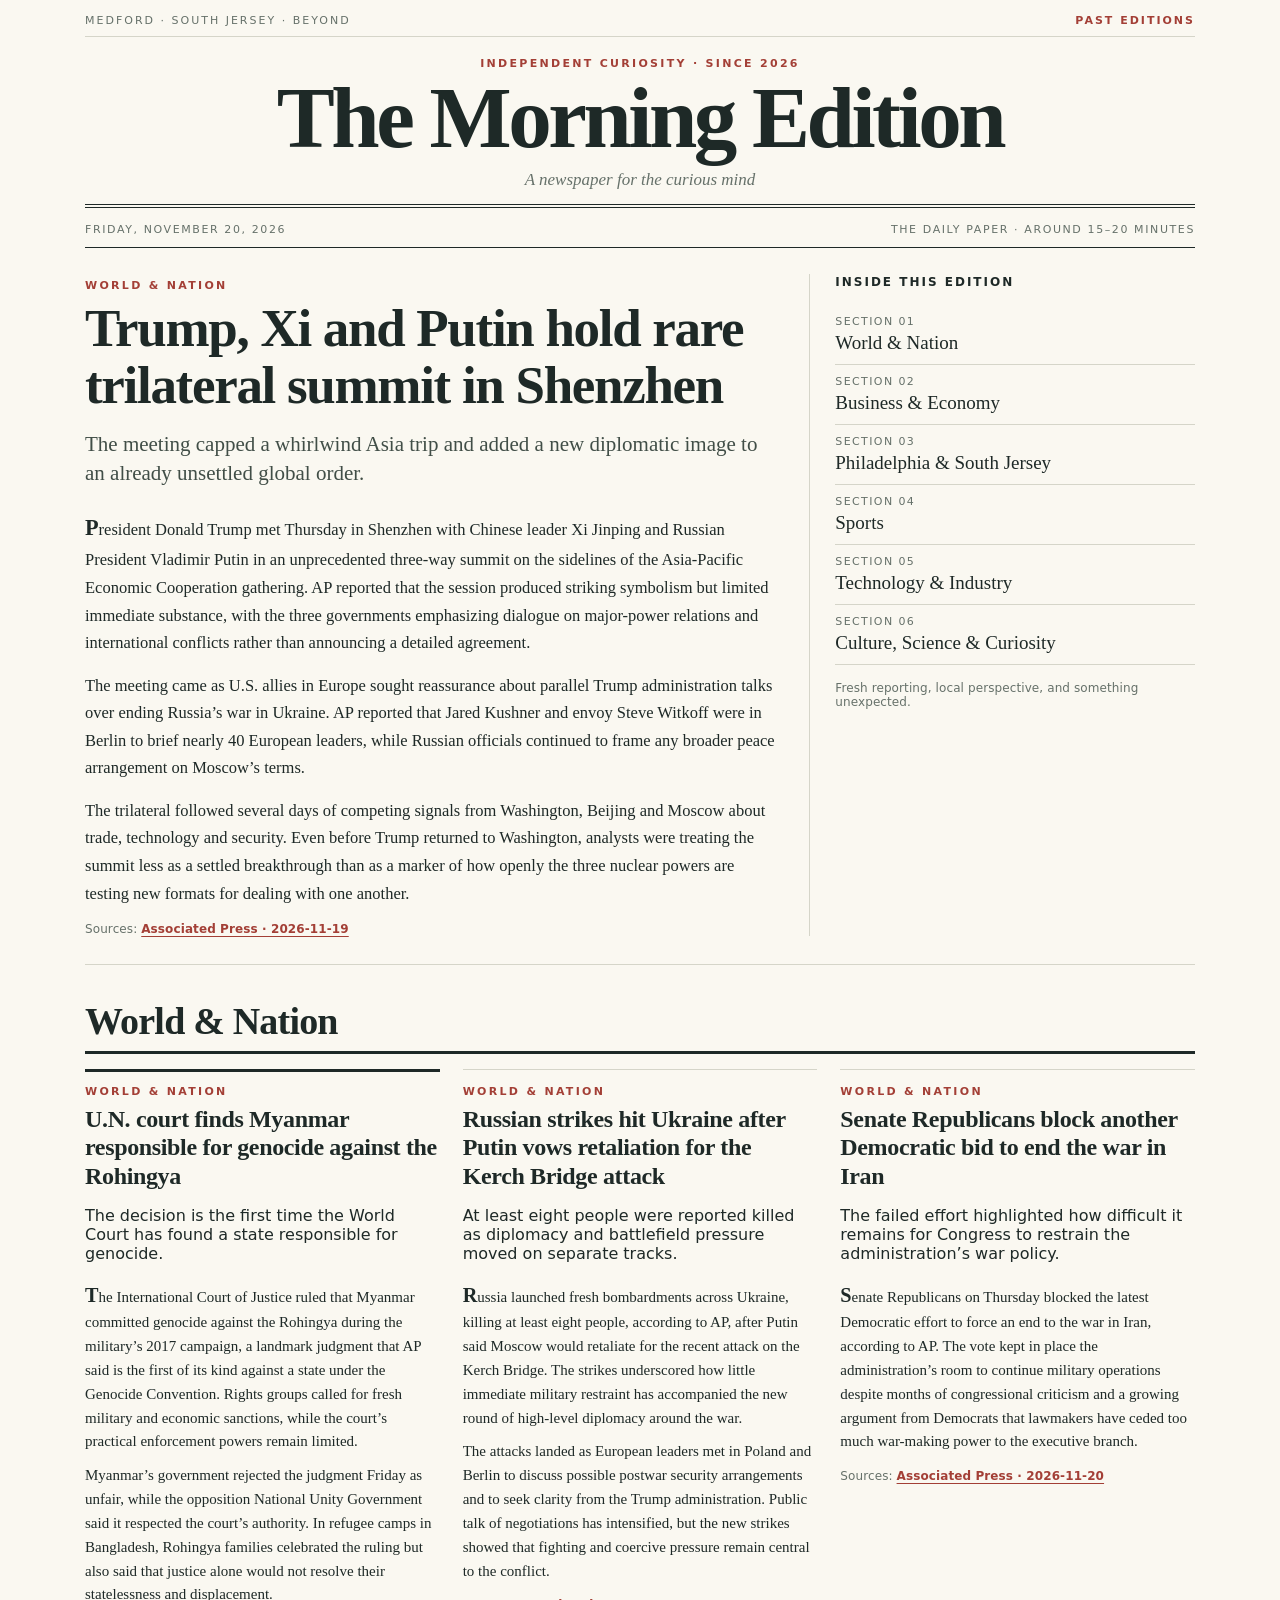
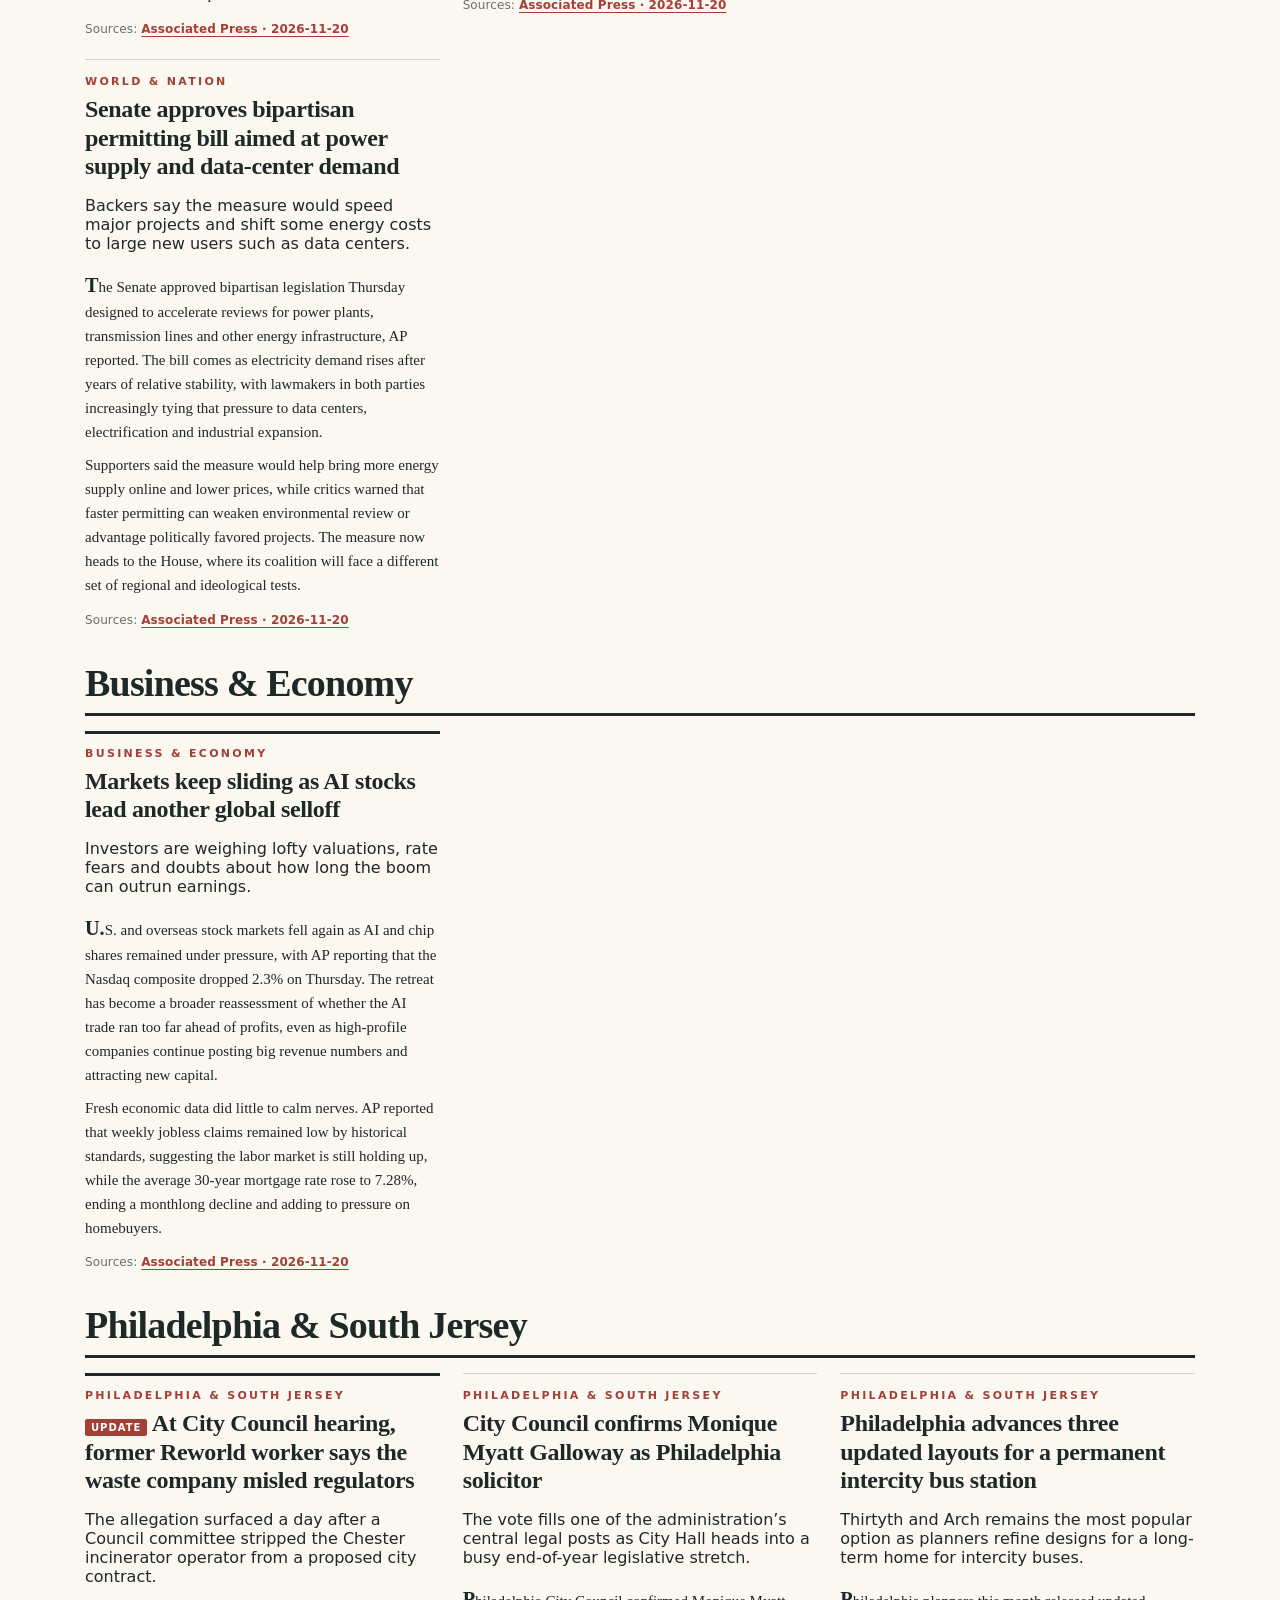
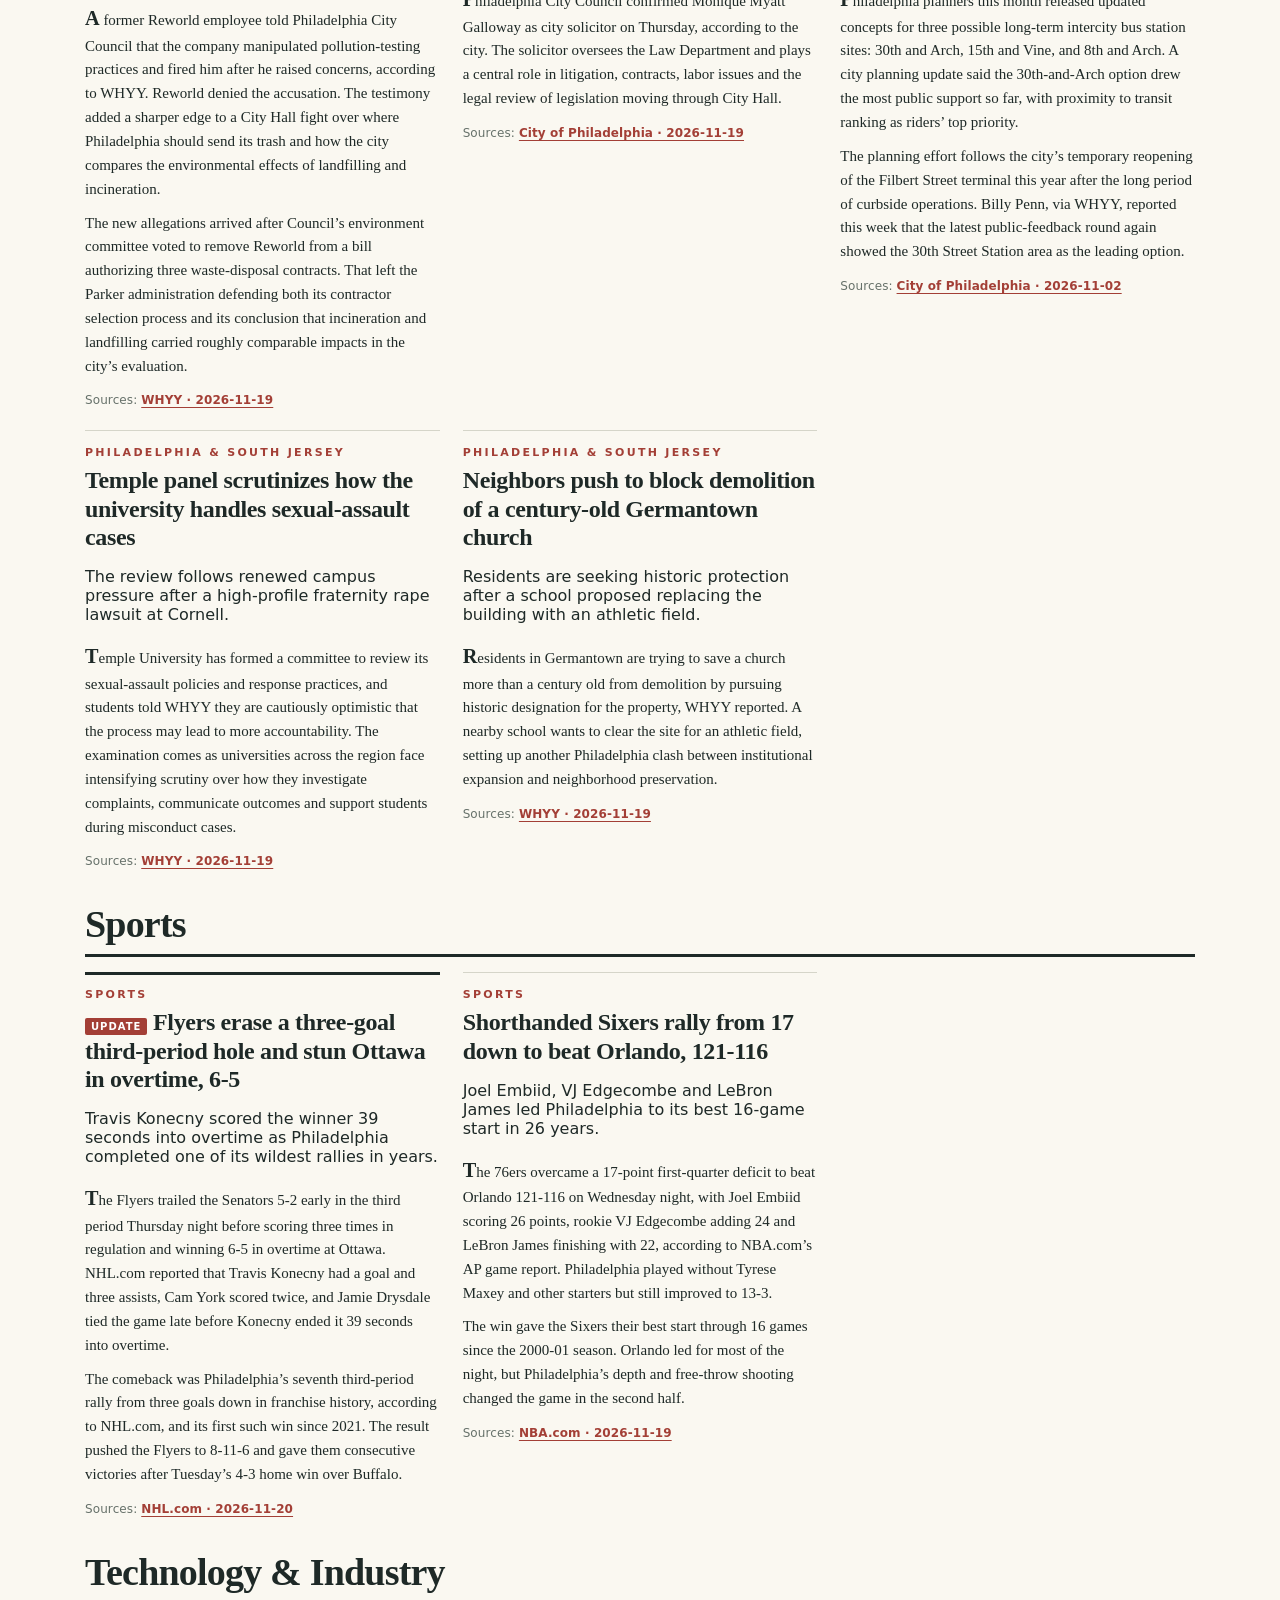
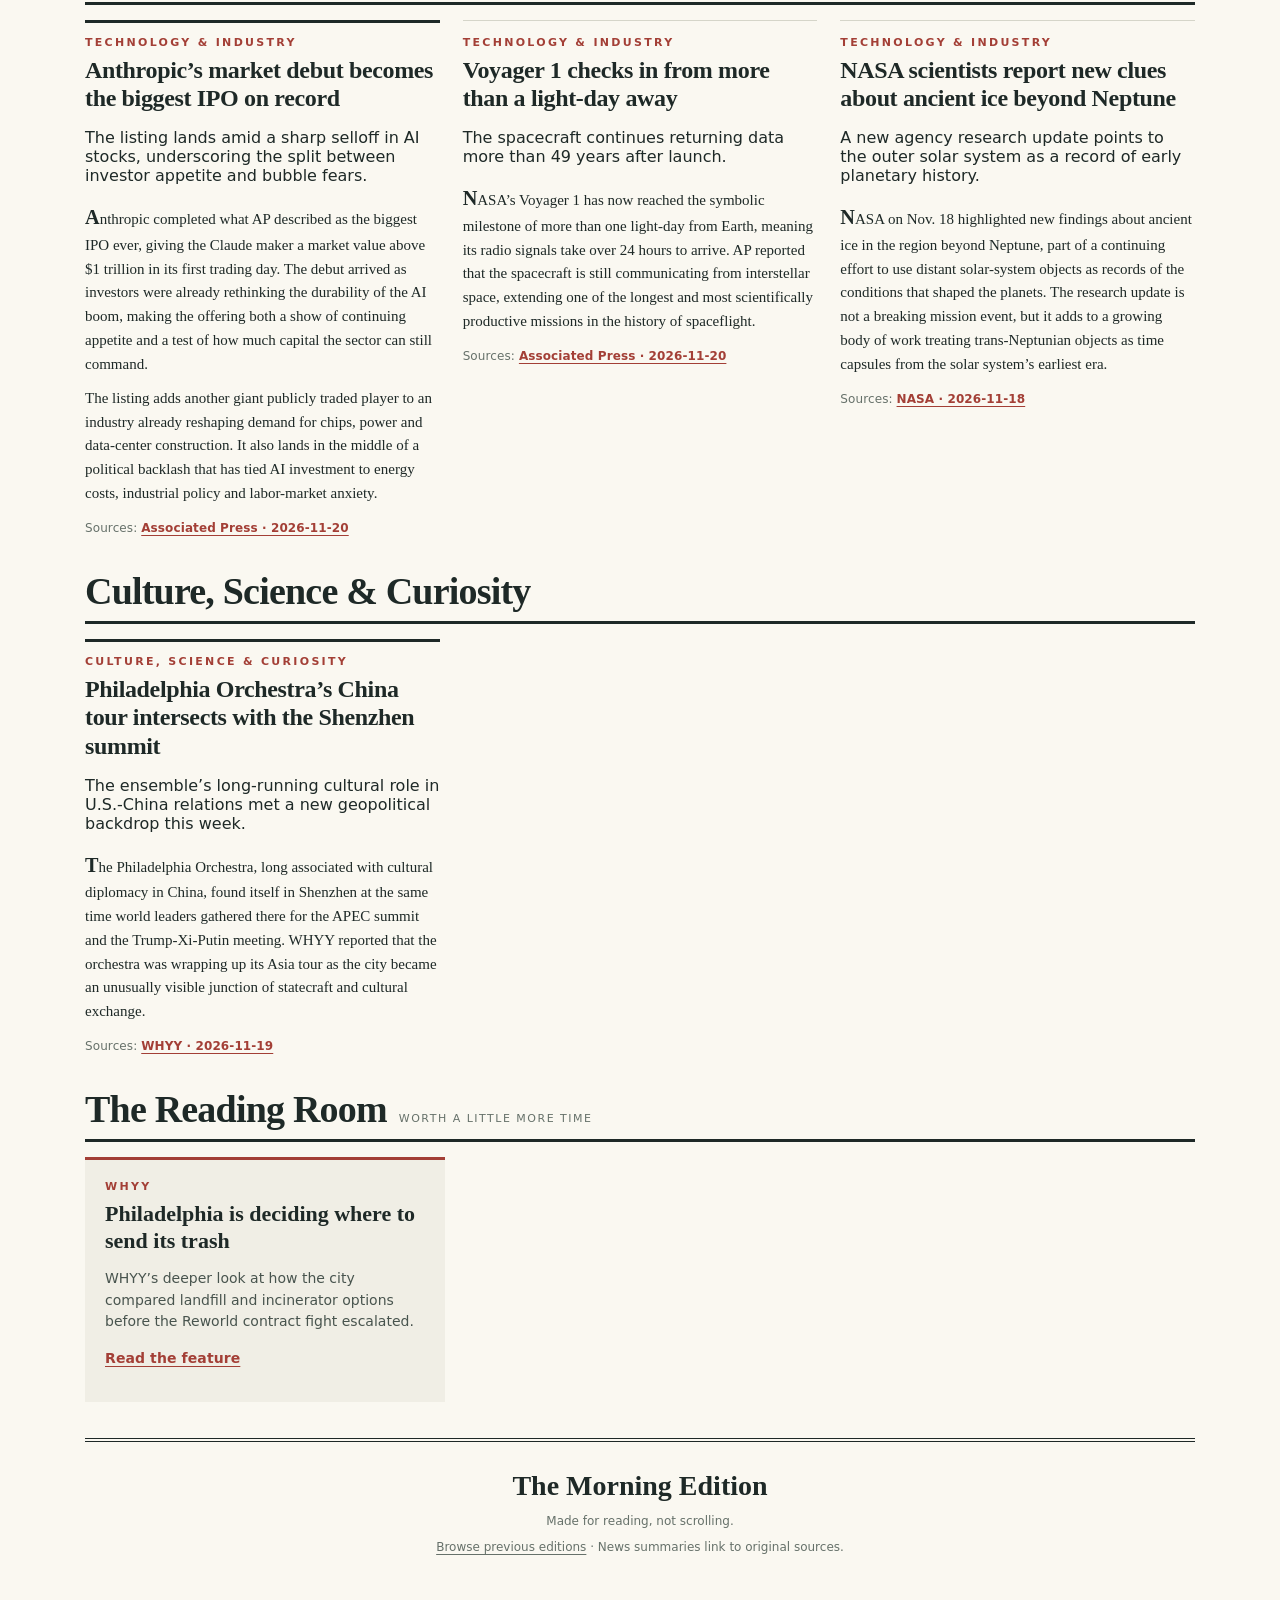
==== site/index.html @ af33faa1 "Publish Morning Edition 2026-11-20" ====
<!doctype html>
<html lang="en"><head>
<meta charset="utf-8"><meta name="viewport" content="width=device-width, initial-scale=1">
<meta name="theme-color" content="#faf8f1"><meta name="description" content="The Morning Edition — a personal newspaper for curious readers.">
<title>The Morning Edition — Friday, November 20, 2026</title>
<link rel="stylesheet" href="styles.css"><link rel="icon" href="data:image/svg+xml,<svg xmlns=%22http://www.w3.org/2000/svg%22 viewBox=%220 0 100 100%22><text y=%22.9em%22 font-size=%2290%22>📰</text></svg>">
</head><body>
<div class="shell">
<header><div class="mini-header"><span>Medford · South Jersey · Beyond</span><a href="archive.html">Past editions</a></div>
<div class="masthead"><div class="eyebrow">Independent curiosity · Since 2026</div><h1>The Morning Edition</h1><p>A newspaper for the curious mind</p></div>
<div class="index-line"><span>Friday, November 20, 2026</span><span>The daily paper · Around 15–20 minutes</span></div></header>

<main><section class="lead" aria-label="Front page"><article><span class="section-kicker">World &amp; Nation</span><h2>Trump, Xi and Putin hold rare trilateral summit in Shenzhen</h2><p class="deck">The meeting capped a whirlwind Asia trip and added a new diplomatic image to an already unsettled global order.</p><div class="article-body"><p>President Donald Trump met Thursday in Shenzhen with Chinese leader Xi Jinping and Russian President Vladimir Putin in an unprecedented three-way summit on the sidelines of the Asia-Pacific Economic Cooperation gathering. AP reported that the session produced striking symbolism but limited immediate substance, with the three governments emphasizing dialogue on major-power relations and international conflicts rather than announcing a detailed agreement.</p><p>The meeting came as U.S. allies in Europe sought reassurance about parallel Trump administration talks over ending Russia’s war in Ukraine. AP reported that Jared Kushner and envoy Steve Witkoff were in Berlin to brief nearly 40 European leaders, while Russian officials continued to frame any broader peace arrangement on Moscow’s terms.</p><p>The trilateral followed several days of competing signals from Washington, Beijing and Moscow about trade, technology and security. Even before Trump returned to Washington, analysts were treating the summit less as a settled breakthrough than as a marker of how openly the three nuclear powers are testing new formats for dealing with one another.</p></div><div class="source">Sources: <a target="_blank" rel="noopener noreferrer" href="https://apnews.com/article/25e17ec8d9c55fbff960d5631eaba71d">Associated Press · 2026-11-19</a></div></article><aside class="lead-aside"><h3>Inside this edition</h3><ul class="toc"><li><a href="#section-0"><span>Section 01</span>World &amp; Nation</a></li><li><a href="#section-1"><span>Section 02</span>Business &amp; Economy</a></li><li><a href="#section-2"><span>Section 03</span>Philadelphia &amp; South Jersey</a></li><li><a href="#section-3"><span>Section 04</span>Sports</a></li><li><a href="#section-4"><span>Section 05</span>Technology &amp; Industry</a></li><li><a href="#section-5"><span>Section 06</span>Culture, Science &amp; Curiosity</a></li></ul><p class="source">Fresh reporting, local perspective, and something unexpected.</p></aside></section><section id="section-0"><div class="section-heading"><h2>World &amp; Nation</h2></div><div class="stories"><article class="story"><div class="section-kicker">World &amp; Nation</div><h3>U.N. court finds Myanmar responsible for genocide against the Rohingya</h3><p class="deck">The decision is the first time the World Court has found a state responsible for genocide.</p><div class="article-body"><p>The International Court of Justice ruled that Myanmar committed genocide against the Rohingya during the military’s 2017 campaign, a landmark judgment that AP said is the first of its kind against a state under the Genocide Convention. Rights groups called for fresh military and economic sanctions, while the court’s practical enforcement powers remain limited.</p><p>Myanmar’s government rejected the judgment Friday as unfair, while the opposition National Unity Government said it respected the court’s authority. In refugee camps in Bangladesh, Rohingya families celebrated the ruling but also said that justice alone would not resolve their statelessness and displacement.</p></div><div class="source">Sources: <a target="_blank" rel="noopener noreferrer" href="https://apnews.com/article/d32c2f2a58942b9a3edb81866a850e65">Associated Press · 2026-11-20</a></div></article><article class="story"><div class="section-kicker">World &amp; Nation</div><h3>Russian strikes hit Ukraine after Putin vows retaliation for the Kerch Bridge attack</h3><p class="deck">At least eight people were reported killed as diplomacy and battlefield pressure moved on separate tracks.</p><div class="article-body"><p>Russia launched fresh bombardments across Ukraine, killing at least eight people, according to AP, after Putin said Moscow would retaliate for the recent attack on the Kerch Bridge. The strikes underscored how little immediate military restraint has accompanied the new round of high-level diplomacy around the war.</p><p>The attacks landed as European leaders met in Poland and Berlin to discuss possible postwar security arrangements and to seek clarity from the Trump administration. Public talk of negotiations has intensified, but the new strikes showed that fighting and coercive pressure remain central to the conflict.</p></div><div class="source">Sources: <a target="_blank" rel="noopener noreferrer" href="https://apnews.com/article/433e18f00cbd37a2a9da94e60fce0e07">Associated Press · 2026-11-20</a></div></article><article class="story"><div class="section-kicker">World &amp; Nation</div><h3>Senate Republicans block another Democratic bid to end the war in Iran</h3><p class="deck">The failed effort highlighted how difficult it remains for Congress to restrain the administration’s war policy.</p><div class="article-body"><p>Senate Republicans on Thursday blocked the latest Democratic effort to force an end to the war in Iran, according to AP. The vote kept in place the administration’s room to continue military operations despite months of congressional criticism and a growing argument from Democrats that lawmakers have ceded too much war-making power to the executive branch.</p></div><div class="source">Sources: <a target="_blank" rel="noopener noreferrer" href="https://apnews.com/article/bcbb331cd6c847bf5d0bcb7446344714">Associated Press · 2026-11-20</a></div></article><article class="story"><div class="section-kicker">World &amp; Nation</div><h3>Senate approves bipartisan permitting bill aimed at power supply and data-center demand</h3><p class="deck">Backers say the measure would speed major projects and shift some energy costs to large new users such as data centers.</p><div class="article-body"><p>The Senate approved bipartisan legislation Thursday designed to accelerate reviews for power plants, transmission lines and other energy infrastructure, AP reported. The bill comes as electricity demand rises after years of relative stability, with lawmakers in both parties increasingly tying that pressure to data centers, electrification and industrial expansion.</p><p>Supporters said the measure would help bring more energy supply online and lower prices, while critics warned that faster permitting can weaken environmental review or advantage politically favored projects. The measure now heads to the House, where its coalition will face a different set of regional and ideological tests.</p></div><div class="source">Sources: <a target="_blank" rel="noopener noreferrer" href="https://apnews.com/article/b41c2017e4a9fe2e6de92ec77a4cdd0a">Associated Press · 2026-11-20</a></div></article></div></section><section id="section-1"><div class="section-heading"><h2>Business &amp; Economy</h2></div><div class="stories"><article class="story"><div class="section-kicker">Business &amp; Economy</div><h3>Markets keep sliding as AI stocks lead another global selloff</h3><p class="deck">Investors are weighing lofty valuations, rate fears and doubts about how long the boom can outrun earnings.</p><div class="article-body"><p>U.S. and overseas stock markets fell again as AI and chip shares remained under pressure, with AP reporting that the Nasdaq composite dropped 2.3% on Thursday. The retreat has become a broader reassessment of whether the AI trade ran too far ahead of profits, even as high-profile companies continue posting big revenue numbers and attracting new capital.</p><p>Fresh economic data did little to calm nerves. AP reported that weekly jobless claims remained low by historical standards, suggesting the labor market is still holding up, while the average 30-year mortgage rate rose to 7.28%, ending a monthlong decline and adding to pressure on homebuyers.</p></div><div class="source">Sources: <a target="_blank" rel="noopener noreferrer" href="https://apnews.com/article/c4c3f4878b12989347f8a930ed813dad">Associated Press · 2026-11-20</a></div></article></div></section><section id="section-2"><div class="section-heading"><h2>Philadelphia &amp; South Jersey</h2></div><div class="stories"><article class="story"><div class="section-kicker">Philadelphia &amp; South Jersey</div><h3><span class="update">Update</span> At City Council hearing, former Reworld worker says the waste company misled regulators</h3><p class="deck">The allegation surfaced a day after a Council committee stripped the Chester incinerator operator from a proposed city contract.</p><div class="article-body"><p>A former Reworld employee told Philadelphia City Council that the company manipulated pollution-testing practices and fired him after he raised concerns, according to WHYY. Reworld denied the accusation. The testimony added a sharper edge to a City Hall fight over where Philadelphia should send its trash and how the city compares the environmental effects of landfilling and incineration.</p><p>The new allegations arrived after Council’s environment committee voted to remove Reworld from a bill authorizing three waste-disposal contracts. That left the Parker administration defending both its contractor selection process and its conclusion that incineration and landfilling carried roughly comparable impacts in the city’s evaluation.</p></div><div class="source">Sources: <a target="_blank" rel="noopener noreferrer" href="https://whyy.org/articles/philadelphia-waste-contractor-reworld-misled-regulators-former-employee-claims-during-city-council-hearing/">WHYY · 2026-11-19</a></div></article><article class="story"><div class="section-kicker">Philadelphia &amp; South Jersey</div><h3>City Council confirms Monique Myatt Galloway as Philadelphia solicitor</h3><p class="deck">The vote fills one of the administration’s central legal posts as City Hall heads into a busy end-of-year legislative stretch.</p><div class="article-body"><p>Philadelphia City Council confirmed Monique Myatt Galloway as city solicitor on Thursday, according to the city. The solicitor oversees the Law Department and plays a central role in litigation, contracts, labor issues and the legal review of legislation moving through City Hall.</p></div><div class="source">Sources: <a target="_blank" rel="noopener noreferrer" href="https://www.phila.gov/2026-11-19-philadelphia-city-council-confirms-monique-myatt-galloway-as-city-solicitor/">City of Philadelphia · 2026-11-19</a></div></article><article class="story"><div class="section-kicker">Philadelphia &amp; South Jersey</div><h3>Philadelphia advances three updated layouts for a permanent intercity bus station</h3><p class="deck">Thirtyth and Arch remains the most popular option as planners refine designs for a long-term home for intercity buses.</p><div class="article-body"><p>Philadelphia planners this month released updated concepts for three possible long-term intercity bus station sites: 30th and Arch, 15th and Vine, and 8th and Arch. A city planning update said the 30th-and-Arch option drew the most public support so far, with proximity to transit ranking as riders’ top priority.</p><p>The planning effort follows the city’s temporary reopening of the Filbert Street terminal this year after the long period of curbside operations. Billy Penn, via WHYY, reported this week that the latest public-feedback round again showed the 30th Street Station area as the leading option.</p></div><div class="source">Sources: <a target="_blank" rel="noopener noreferrer" href="https://www.phila.gov/2026-11-02-an-update-on-planning-philadelphias-intercity-bus-station/">City of Philadelphia · 2026-11-02</a></div></article><article class="story"><div class="section-kicker">Philadelphia &amp; South Jersey</div><h3>Temple panel scrutinizes how the university handles sexual-assault cases</h3><p class="deck">The review follows renewed campus pressure after a high-profile fraternity rape lawsuit at Cornell.</p><div class="article-body"><p>Temple University has formed a committee to review its sexual-assault policies and response practices, and students told WHYY they are cautiously optimistic that the process may lead to more accountability. The examination comes as universities across the region face intensifying scrutiny over how they investigate complaints, communicate outcomes and support students during misconduct cases.</p></div><div class="source">Sources: <a target="_blank" rel="noopener noreferrer" href="https://whyy.org/articles/temple-committee-takes-a-hard-look-at-the-universitys-handling-of-sexual-assault/">WHYY · 2026-11-19</a></div></article><article class="story"><div class="section-kicker">Philadelphia &amp; South Jersey</div><h3>Neighbors push to block demolition of a century-old Germantown church</h3><p class="deck">Residents are seeking historic protection after a school proposed replacing the building with an athletic field.</p><div class="article-body"><p>Residents in Germantown are trying to save a church more than a century old from demolition by pursuing historic designation for the property, WHYY reported. A nearby school wants to clear the site for an athletic field, setting up another Philadelphia clash between institutional expansion and neighborhood preservation.</p></div><div class="source">Sources: <a target="_blank" rel="noopener noreferrer" href="https://whyy.org/articles/germantown-neighbors-are-fighting-to-save-a-century-old-philadelphia-church-from-demolition/">WHYY · 2026-11-19</a></div></article></div></section><section id="section-3"><div class="section-heading"><h2>Sports</h2></div><div class="stories"><article class="story"><div class="section-kicker">Sports</div><h3><span class="update">Update</span> Flyers erase a three-goal third-period hole and stun Ottawa in overtime, 6-5</h3><p class="deck">Travis Konecny scored the winner 39 seconds into overtime as Philadelphia completed one of its wildest rallies in years.</p><div class="article-body"><p>The Flyers trailed the Senators 5-2 early in the third period Thursday night before scoring three times in regulation and winning 6-5 in overtime at Ottawa. NHL.com reported that Travis Konecny had a goal and three assists, Cam York scored twice, and Jamie Drysdale tied the game late before Konecny ended it 39 seconds into overtime.</p><p>The comeback was Philadelphia’s seventh third-period rally from three goals down in franchise history, according to NHL.com, and its first such win since 2021. The result pushed the Flyers to 8-11-6 and gave them consecutive victories after Tuesday’s 4-3 home win over Buffalo.</p></div><div class="source">Sources: <a target="_blank" rel="noopener noreferrer" href="https://www.nhl.com/news/philadelphia-flyers-ottawa-senators-game-recap-november-19-2026">NHL.com · 2026-11-20</a></div></article><article class="story"><div class="section-kicker">Sports</div><h3>Shorthanded Sixers rally from 17 down to beat Orlando, 121-116</h3><p class="deck">Joel Embiid, VJ Edgecombe and LeBron James led Philadelphia to its best 16-game start in 26 years.</p><div class="article-body"><p>The 76ers overcame a 17-point first-quarter deficit to beat Orlando 121-116 on Wednesday night, with Joel Embiid scoring 26 points, rookie VJ Edgecombe adding 24 and LeBron James finishing with 22, according to NBA.com’s AP game report. Philadelphia played without Tyrese Maxey and other starters but still improved to 13-3.</p><p>The win gave the Sixers their best start through 16 games since the 2000-01 season. Orlando led for most of the night, but Philadelphia’s depth and free-throw shooting changed the game in the second half.</p></div><div class="source">Sources: <a target="_blank" rel="noopener noreferrer" href="https://www.nba.com/game/0022600261">NBA.com · 2026-11-19</a></div></article></div></section><section id="section-4"><div class="section-heading"><h2>Technology &amp; Industry</h2></div><div class="stories"><article class="story"><div class="section-kicker">Technology &amp; Industry</div><h3>Anthropic’s market debut becomes the biggest IPO on record</h3><p class="deck">The listing lands amid a sharp selloff in AI stocks, underscoring the split between investor appetite and bubble fears.</p><div class="article-body"><p>Anthropic completed what AP described as the biggest IPO ever, giving the Claude maker a market value above $1 trillion in its first trading day. The debut arrived as investors were already rethinking the durability of the AI boom, making the offering both a show of continuing appetite and a test of how much capital the sector can still command.</p><p>The listing adds another giant publicly traded player to an industry already reshaping demand for chips, power and data-center construction. It also lands in the middle of a political backlash that has tied AI investment to energy costs, industrial policy and labor-market anxiety.</p></div><div class="source">Sources: <a target="_blank" rel="noopener noreferrer" href="https://apnews.com/article/fdca56f1cda70c9908899057e7e591e6">Associated Press · 2026-11-20</a></div></article><article class="story"><div class="section-kicker">Technology &amp; Industry</div><h3>Voyager 1 checks in from more than a light-day away</h3><p class="deck">The spacecraft continues returning data more than 49 years after launch.</p><div class="article-body"><p>NASA’s Voyager 1 has now reached the symbolic milestone of more than one light-day from Earth, meaning its radio signals take over 24 hours to arrive. AP reported that the spacecraft is still communicating from interstellar space, extending one of the longest and most scientifically productive missions in the history of spaceflight.</p></div><div class="source">Sources: <a target="_blank" rel="noopener noreferrer" href="https://apnews.com/article/db9f5f8d9ec3a40f1f434446baf326b5">Associated Press · 2026-11-20</a></div></article><article class="story"><div class="section-kicker">Technology &amp; Industry</div><h3>NASA scientists report new clues about ancient ice beyond Neptune</h3><p class="deck">A new agency research update points to the outer solar system as a record of early planetary history.</p><div class="article-body"><p>NASA on Nov. 18 highlighted new findings about ancient ice in the region beyond Neptune, part of a continuing effort to use distant solar-system objects as records of the conditions that shaped the planets. The research update is not a breaking mission event, but it adds to a growing body of work treating trans-Neptunian objects as time capsules from the solar system’s earliest era.</p></div><div class="source">Sources: <a target="_blank" rel="noopener noreferrer" href="https://science.nasa.gov/blogs/science-news/2026/11/">NASA · 2026-11-18</a></div></article></div></section><section id="section-5"><div class="section-heading"><h2>Culture, Science &amp; Curiosity</h2></div><div class="stories"><article class="story"><div class="section-kicker">Culture, Science &amp; Curiosity</div><h3>Philadelphia Orchestra’s China tour intersects with the Shenzhen summit</h3><p class="deck">The ensemble’s long-running cultural role in U.S.-China relations met a new geopolitical backdrop this week.</p><div class="article-body"><p>The Philadelphia Orchestra, long associated with cultural diplomacy in China, found itself in Shenzhen at the same time world leaders gathered there for the APEC summit and the Trump-Xi-Putin meeting. WHYY reported that the orchestra was wrapping up its Asia tour as the city became an unusually visible junction of statecraft and cultural exchange.</p></div><div class="source">Sources: <a target="_blank" rel="noopener noreferrer" href="https://whyy.org/news">WHYY · 2026-11-19</a></div></article></div></section><section><div class="section-heading"><h2>The Reading Room</h2><small>Worth a little more time</small></div><div class="reads"><article class="read"><div class="section-kicker">WHYY</div><h3>Philadelphia is deciding where to send its trash</h3><p>WHYY’s deeper look at how the city compared landfill and incinerator options before the Reworld contract fight escalated.</p><p class="source"><a target="_blank" rel="noopener noreferrer" href="https://whyy.org/articles/philadelphia-is-deciding-where-to-send-its-trash-heres-how-it-decided-landfilling-and-incineration-have-essentially-equal-impact/">Read the feature</a></p></article></div></section></main>
<footer><div class="name">The Morning Edition</div><p>Made for reading, not scrolling.</p><p><a href="archive.html">Browse previous editions</a> · News summaries link to original sources.</p></footer>
</div></body></html>
---- site/styles.css ----
:root { color-scheme: light; --paper:#faf8f1; --ink:#1e2927; --muted:#66716a; --rule:#d5d5c9; --accent:#a33f36; --panel:#f0eee5; --sans: 'Segoe UI',system-ui,-apple-system,sans-serif; --serif: Georgia,'Times New Roman',serif; }
*{box-sizing:border-box}
html{scroll-behavior:smooth}
body{margin:0;background:var(--paper);color:var(--ink);font-family:var(--sans);-webkit-font-smoothing:antialiased}
a{color:inherit;text-decoration-thickness:1px;text-underline-offset:3px}
a:hover{color:var(--accent)}
.shell{width:min(1110px,calc(100% - 42px));margin:auto}
.mini-header{display:flex;justify-content:space-between;align-items:center;padding:14px 0 9px;border-bottom:1px solid var(--rule);font-size:11px;text-transform:uppercase;letter-spacing:2px;color:var(--muted);gap:10px}
.mini-header a{text-decoration:none;font-weight:650;color:var(--accent)}
.masthead{text-align:center;border-bottom:4px double var(--ink);padding:20px 0 14px;margin-bottom:15px}
.eyebrow,.section-kicker{font-size:11px;text-transform:uppercase;letter-spacing:2.3px;font-weight:750;color:var(--accent)}
.masthead h1{font-family:var(--serif);font-size:clamp(42px,8vw,87px);font-weight:700;line-height:.92;letter-spacing:-3.5px;margin:8px 0 12px}
.masthead p{margin:0;color:var(--muted);font-family:var(--serif);font-style:italic;font-size:17px}
.index-line{display:flex;justify-content:space-between;gap:12px;flex-wrap:wrap;font-size:11px;text-transform:uppercase;letter-spacing:1.6px;color:var(--muted);border-bottom:1px solid var(--ink);padding:0 0 11px;margin-bottom:26px}
.banner{background:#fff1d6;border:1px solid #e3ce9d;color:#765021;padding:12px 16px;font-size:14px;margin:18px 0}
.section-heading{display:flex;align-items:baseline;gap:12px;margin:34px 0 15px;border-bottom:3px solid var(--ink);padding-bottom:8px}
.section-heading h2{font-family:var(--serif);font-size:clamp(27px,3.8vw,38px);letter-spacing:-.8px;margin:0}
.section-heading small{font-size:11px;letter-spacing:1.5px;text-transform:uppercase;color:var(--muted)}
.lead{display:grid;grid-template-columns:minmax(0,1.8fr) minmax(240px,1fr);gap:30px;padding-bottom:28px;border-bottom:1px solid var(--rule)}
h2,h3{font-family:var(--serif)}
.lead h2{font-size:clamp(34px,4.5vw,53px);line-height:1.08;letter-spacing:-1.3px;margin:7px 0 15px}
.lead .deck{font-size:21px;font-family:var(--serif);color:#414e47;line-height:1.4;margin-top:0}
.article-body{font-family:var(--serif);font-size:16.5px;line-height:1.67}
.article-body p{margin:0 0 15px}
.article-body p:first-child::first-letter{font-size:1.35em;font-weight:bold}
.why{border-left:3px solid var(--accent);padding:2px 0 2px 13px;margin:19px 0;font-family:var(--sans);font-size:14px;line-height:1.55}
.source{margin-top:15px;color:var(--muted);font-family:var(--sans);font-size:12px;letter-spacing:.1px}
.source a{color:var(--accent);font-weight:600}
.lead-aside{border-left:1px solid var(--rule);padding-left:25px}
.lead-aside h3{font-family:var(--sans);font-size:12px;text-transform:uppercase;letter-spacing:2px;margin-top:1px}
.toc{padding:0;list-style:none;margin:16px 0}
.toc li{padding:10px 0;border-bottom:1px solid var(--rule)}
.toc a{text-decoration:none;font-family:var(--serif);font-size:19px}
.toc a span{display:block;color:var(--muted);font-family:var(--sans);font-size:11px;text-transform:uppercase;letter-spacing:1.4px;margin-bottom:4px}
.stories{display:grid;grid-template-columns:repeat(3,minmax(0,1fr));gap:23px}
.story{border-top:1px solid var(--rule);padding-top:15px}
.story:first-child{border-top:3px solid var(--ink);padding-top:13px}
.story h3{font-size:24px;line-height:1.18;letter-spacing:-.35px;margin:7px 0 11px}
.story .article-body{font-size:15px;line-height:1.59}
.story .article-body p{margin:0 0 10px}
.update{font-family:var(--sans);font-size:10px;font-weight:750;letter-spacing:1px;color:#fff;background:var(--accent);border-radius:2px;padding:3px 6px;text-transform:uppercase;white-space:nowrap}
.reads{display:grid;grid-template-columns:repeat(3,minmax(0,1fr));gap:15px;margin:12px 0 32px}
.read{background:var(--panel);padding:20px 20px 18px;border-top:3px solid var(--accent)}
.read h3{font-size:22px;line-height:1.2;margin:8px 0 9px}
.read p{font-size:14px;color:#48544e;line-height:1.55}
footer{margin:36px 0 20px;text-align:center;padding:28px 0;border-top:4px double var(--ink);color:var(--muted);font-size:12px}
footer .name{font-family:var(--serif);color:var(--ink);font-size:28px;font-weight:700}
.archive-list{list-style:none;padding:0;max-width:770px}
.archive-list li{display:flex;justify-content:space-between;gap:15px;align-items:baseline;border-bottom:1px solid var(--rule);padding:16px 0}
.archive-list a{font-family:var(--serif);font-size:23px}
.archive-list small{color:var(--muted)}
@media(max-width:800px){.lead{grid-template-columns:1fr}.lead-aside{border-left:0;border-top:1px solid var(--rule);padding:19px 0 0}.toc{display:grid;grid-template-columns:repeat(2,minmax(0,1fr));column-gap:20px}.stories{grid-template-columns:repeat(2,minmax(0,1fr))}.reads{grid-template-columns:1fr}.masthead h1{letter-spacing:-2.2px}}
@media(max-width:530px){.shell{width:min(100% - 30px,1110px)}.mini-header{letter-spacing:1px;font-size:10px}.masthead h1{font-size:46px}.masthead p{font-size:14px}.index-line{font-size:10px}.lead h2{font-size:36px}.lead .deck{font-size:18px}.toc{grid-template-columns:1fr}.stories{grid-template-columns:1fr;gap:8px}.story{padding-bottom:14px}.article-body{font-size:16px}.archive-list li{display:block}.archive-list small{display:block;margin-top:5px}}
@media(prefers-color-scheme:dark){:root{color-scheme:dark;--paper:#181c1a;--ink:#eeeae0;--muted:#abb4aa;--rule:#444b45;--accent:#db8a79;--panel:#242a26}.lead .deck{color:#cbcfc6}.read p{color:#c5cdc2}.banner{background:#3f351f;border-color:#776032;color:#eed5a6}.update{color:#271b17}}
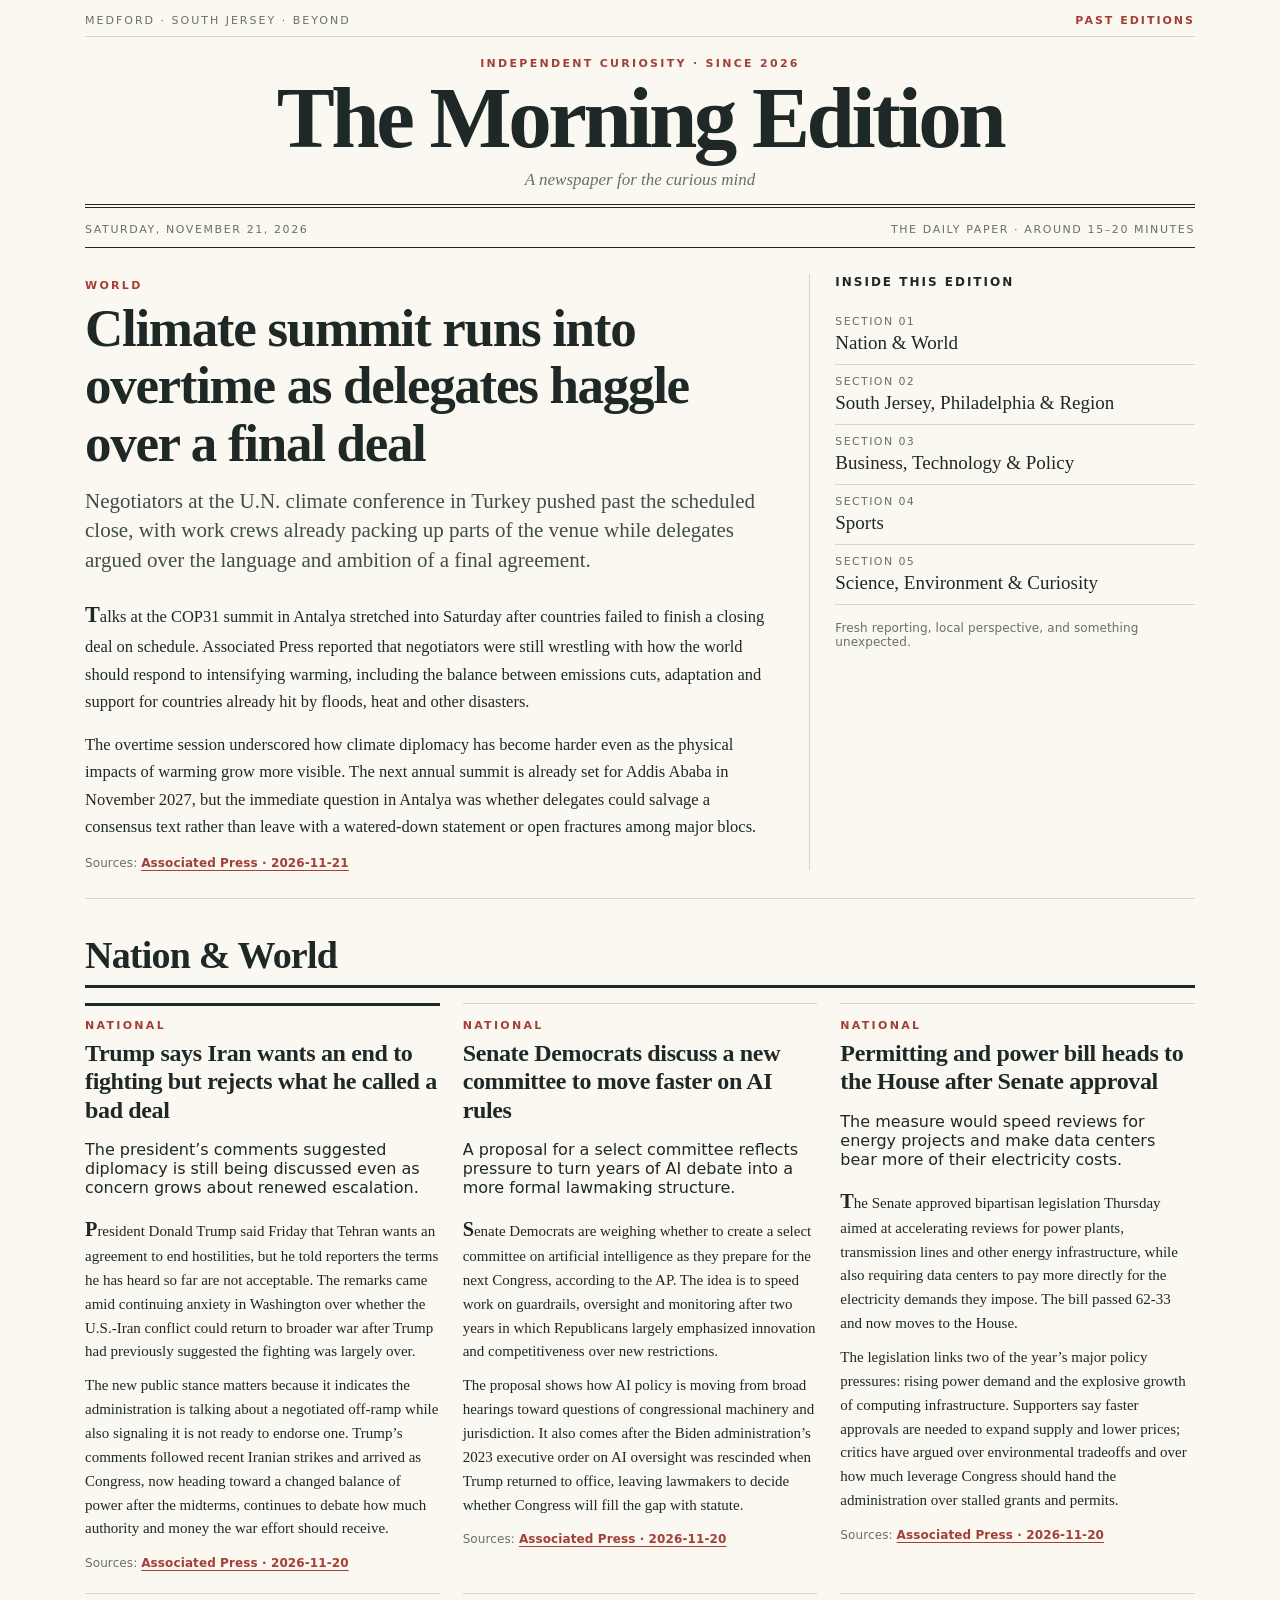
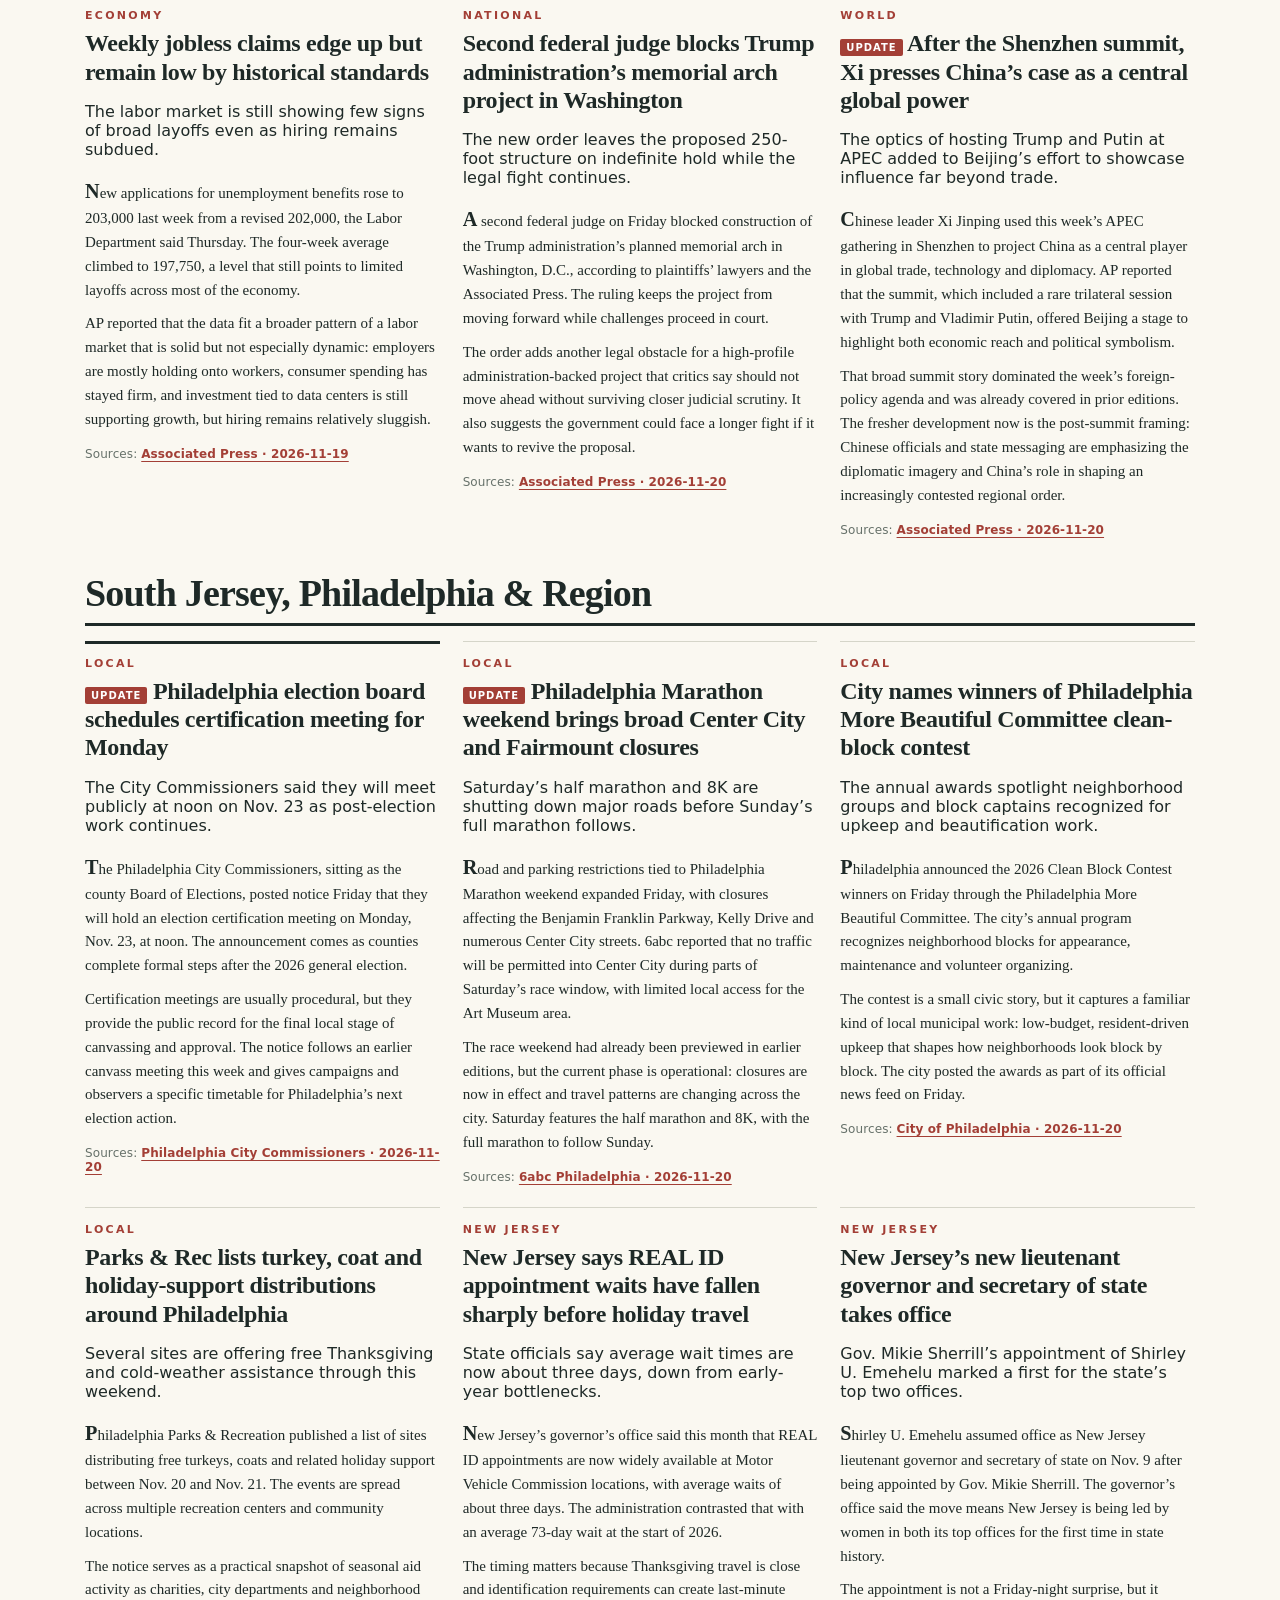
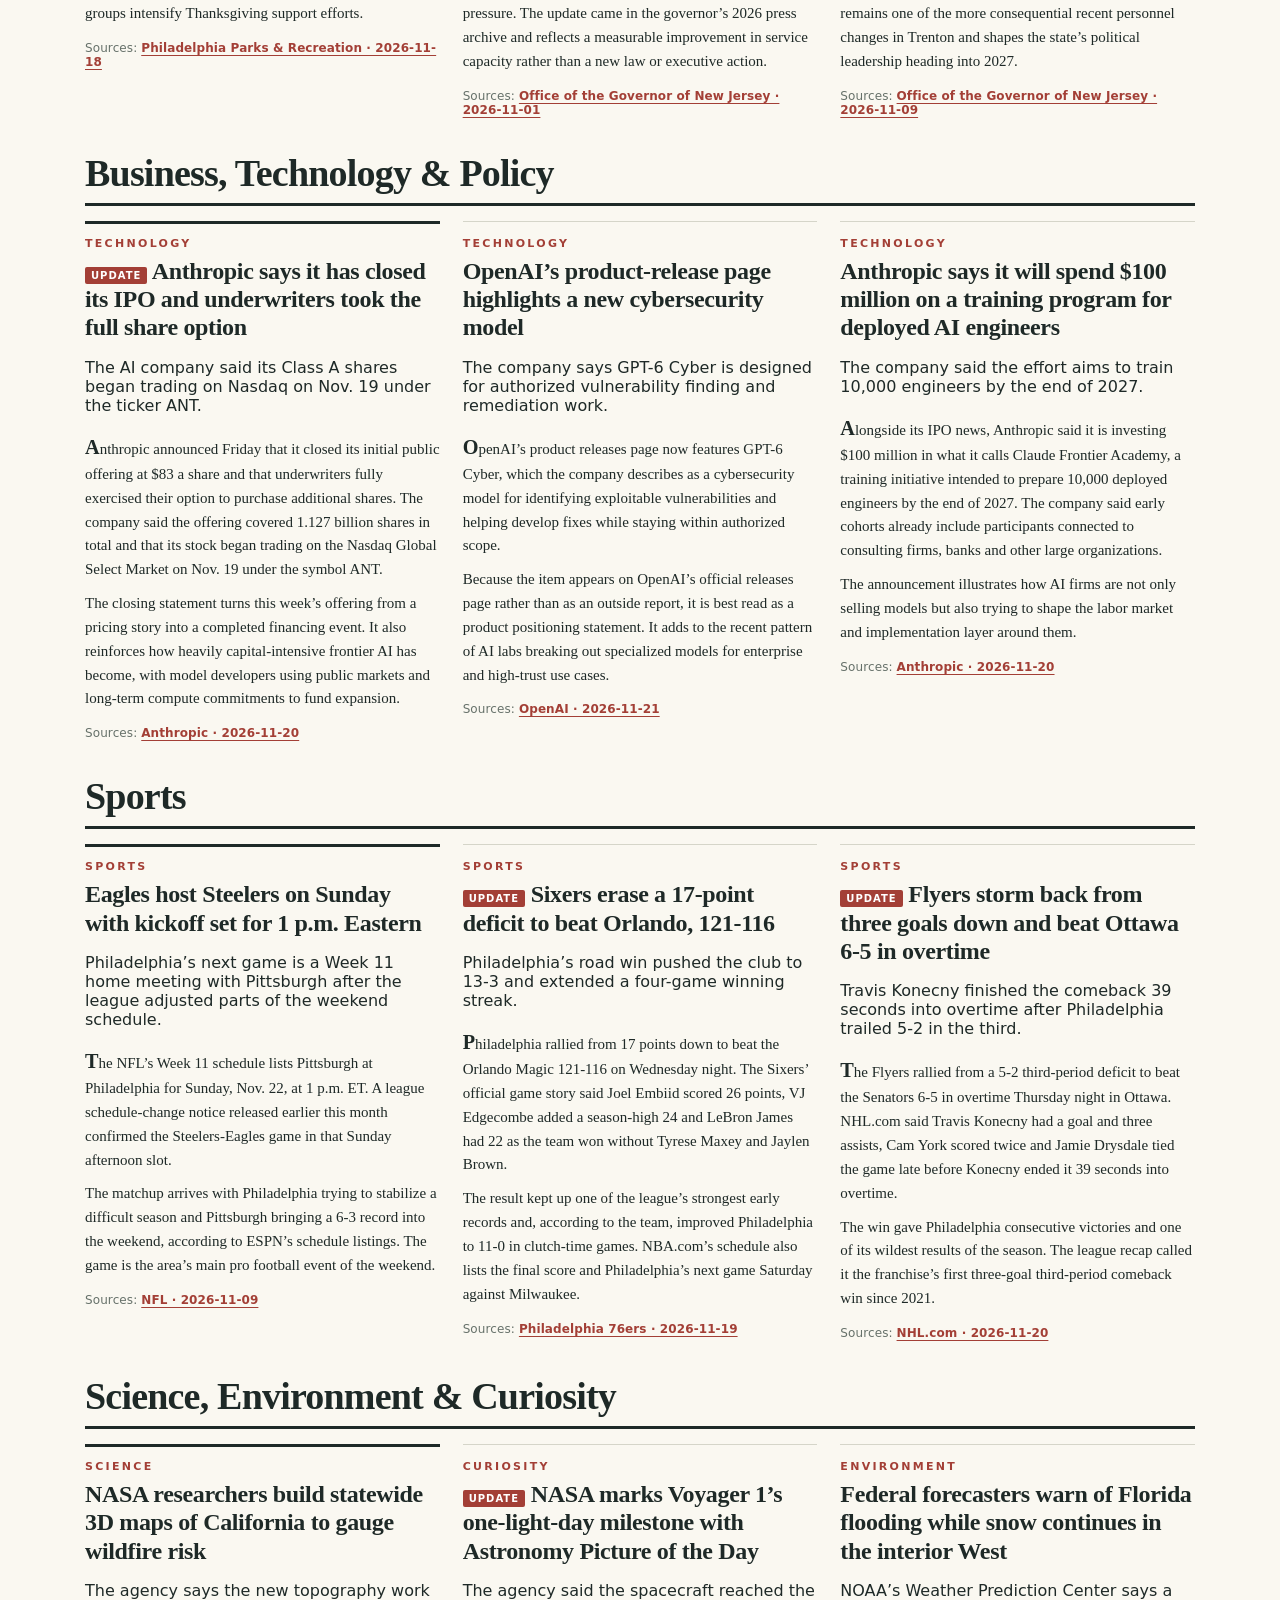
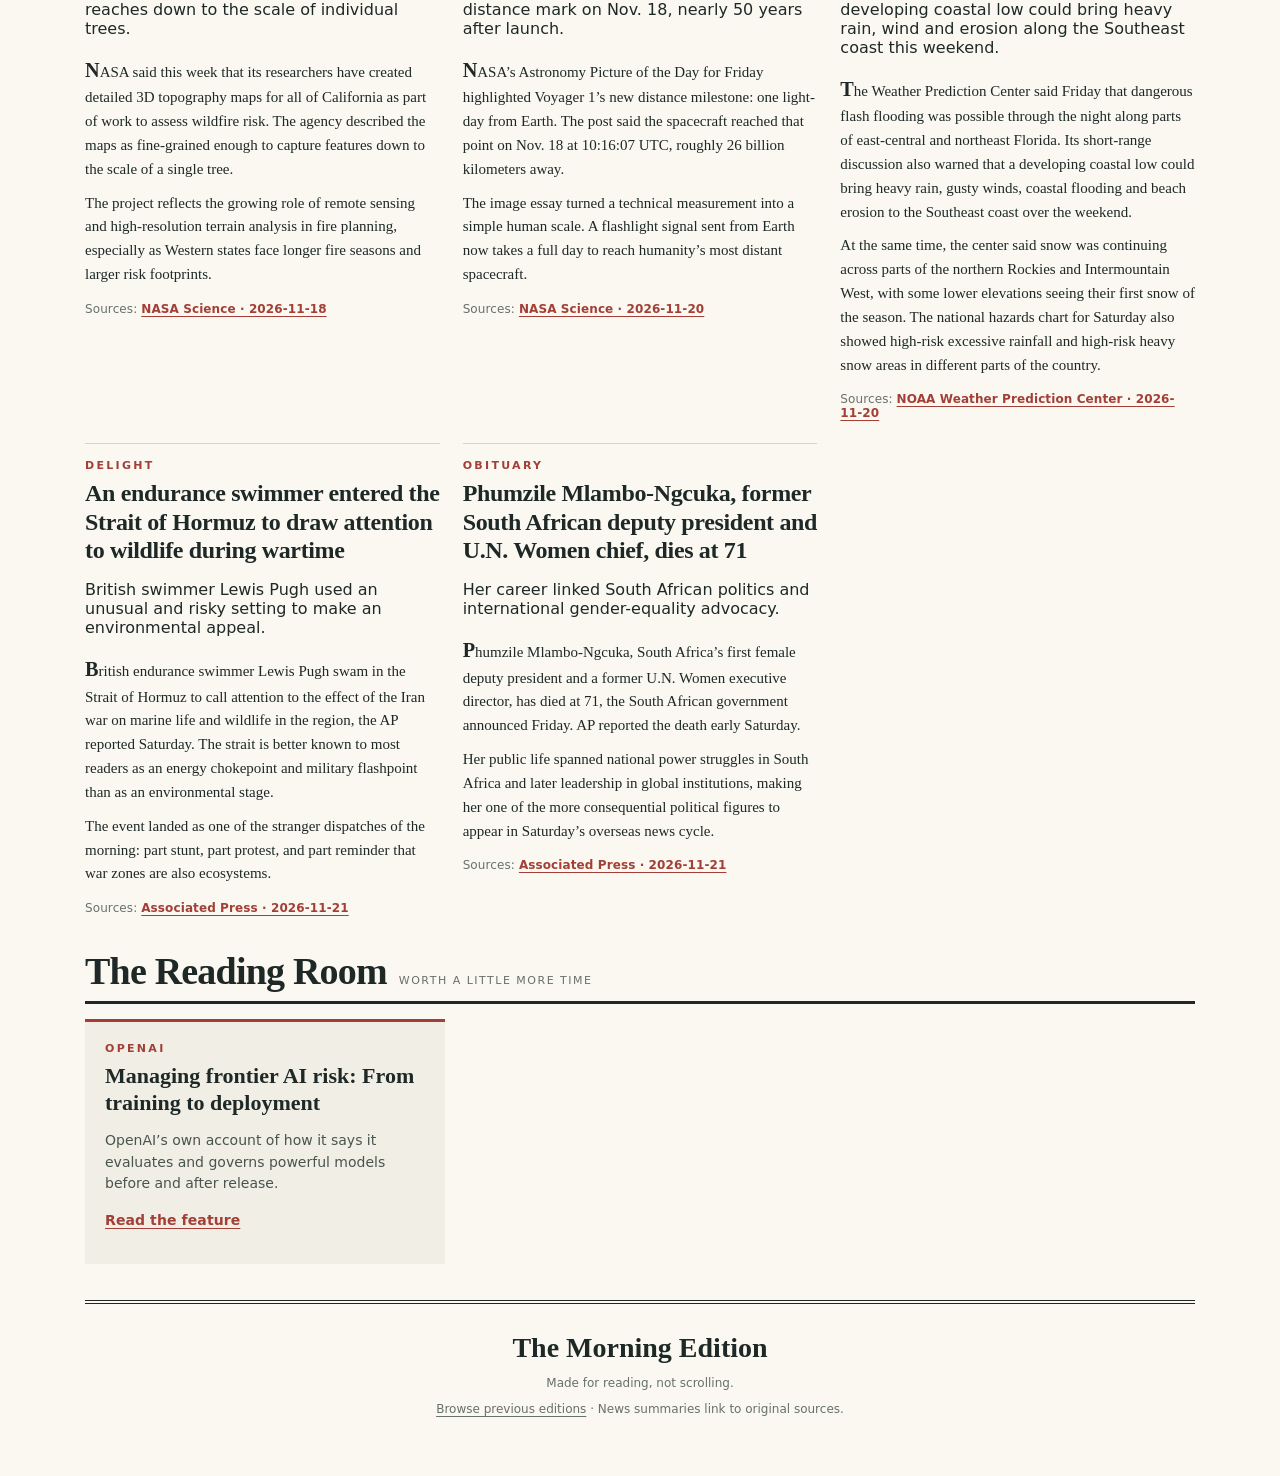
==== commit 09934c89: "Publish Morning Edition 2026-11-21" ====
--- a/site/index.html
+++ b/site/index.html
@@ -2,14 +2,14 @@
 <html lang="en"><head>
 <meta charset="utf-8"><meta name="viewport" content="width=device-width, initial-scale=1">
 <meta name="theme-color" content="#faf8f1"><meta name="description" content="The Morning Edition — a personal newspaper for curious readers.">
-<title>The Morning Edition — Friday, November 20, 2026</title>
+<title>The Morning Edition — Saturday, November 21, 2026</title>
 <link rel="stylesheet" href="styles.css"><link rel="icon" href="data:image/svg+xml,<svg xmlns=%22http://www.w3.org/2000/svg%22 viewBox=%220 0 100 100%22><text y=%22.9em%22 font-size=%2290%22>📰</text></svg>">
 </head><body>
 <div class="shell">
 <header><div class="mini-header"><span>Medford · South Jersey · Beyond</span><a href="archive.html">Past editions</a></div>
 <div class="masthead"><div class="eyebrow">Independent curiosity · Since 2026</div><h1>The Morning Edition</h1><p>A newspaper for the curious mind</p></div>
-<div class="index-line"><span>Friday, November 20, 2026</span><span>The daily paper · Around 15–20 minutes</span></div></header>
+<div class="index-line"><span>Saturday, November 21, 2026</span><span>The daily paper · Around 15–20 minutes</span></div></header>
 
-<main><section class="lead" aria-label="Front page"><article><span class="section-kicker">World &amp; Nation</span><h2>Trump, Xi and Putin hold rare trilateral summit in Shenzhen</h2><p class="deck">The meeting capped a whirlwind Asia trip and added a new diplomatic image to an already unsettled global order.</p><div class="article-body"><p>President Donald Trump met Thursday in Shenzhen with Chinese leader Xi Jinping and Russian President Vladimir Putin in an unprecedented three-way summit on the sidelines of the Asia-Pacific Economic Cooperation gathering. AP reported that the session produced striking symbolism but limited immediate substance, with the three governments emphasizing dialogue on major-power relations and international conflicts rather than announcing a detailed agreement.</p><p>The meeting came as U.S. allies in Europe sought reassurance about parallel Trump administration talks over ending Russia’s war in Ukraine. AP reported that Jared Kushner and envoy Steve Witkoff were in Berlin to brief nearly 40 European leaders, while Russian officials continued to frame any broader peace arrangement on Moscow’s terms.</p><p>The trilateral followed several days of competing signals from Washington, Beijing and Moscow about trade, technology and security. Even before Trump returned to Washington, analysts were treating the summit less as a settled breakthrough than as a marker of how openly the three nuclear powers are testing new formats for dealing with one another.</p></div><div class="source">Sources: <a target="_blank" rel="noopener noreferrer" href="https://apnews.com/article/25e17ec8d9c55fbff960d5631eaba71d">Associated Press · 2026-11-19</a></div></article><aside class="lead-aside"><h3>Inside this edition</h3><ul class="toc"><li><a href="#section-0"><span>Section 01</span>World &amp; Nation</a></li><li><a href="#section-1"><span>Section 02</span>Business &amp; Economy</a></li><li><a href="#section-2"><span>Section 03</span>Philadelphia &amp; South Jersey</a></li><li><a href="#section-3"><span>Section 04</span>Sports</a></li><li><a href="#section-4"><span>Section 05</span>Technology &amp; Industry</a></li><li><a href="#section-5"><span>Section 06</span>Culture, Science &amp; Curiosity</a></li></ul><p class="source">Fresh reporting, local perspective, and something unexpected.</p></aside></section><section id="section-0"><div class="section-heading"><h2>World &amp; Nation</h2></div><div class="stories"><article class="story"><div class="section-kicker">World &amp; Nation</div><h3>U.N. court finds Myanmar responsible for genocide against the Rohingya</h3><p class="deck">The decision is the first time the World Court has found a state responsible for genocide.</p><div class="article-body"><p>The International Court of Justice ruled that Myanmar committed genocide against the Rohingya during the military’s 2017 campaign, a landmark judgment that AP said is the first of its kind against a state under the Genocide Convention. Rights groups called for fresh military and economic sanctions, while the court’s practical enforcement powers remain limited.</p><p>Myanmar’s government rejected the judgment Friday as unfair, while the opposition National Unity Government said it respected the court’s authority. In refugee camps in Bangladesh, Rohingya families celebrated the ruling but also said that justice alone would not resolve their statelessness and displacement.</p></div><div class="source">Sources: <a target="_blank" rel="noopener noreferrer" href="https://apnews.com/article/d32c2f2a58942b9a3edb81866a850e65">Associated Press · 2026-11-20</a></div></article><article class="story"><div class="section-kicker">World &amp; Nation</div><h3>Russian strikes hit Ukraine after Putin vows retaliation for the Kerch Bridge attack</h3><p class="deck">At least eight people were reported killed as diplomacy and battlefield pressure moved on separate tracks.</p><div class="article-body"><p>Russia launched fresh bombardments across Ukraine, killing at least eight people, according to AP, after Putin said Moscow would retaliate for the recent attack on the Kerch Bridge. The strikes underscored how little immediate military restraint has accompanied the new round of high-level diplomacy around the war.</p><p>The attacks landed as European leaders met in Poland and Berlin to discuss possible postwar security arrangements and to seek clarity from the Trump administration. Public talk of negotiations has intensified, but the new strikes showed that fighting and coercive pressure remain central to the conflict.</p></div><div class="source">Sources: <a target="_blank" rel="noopener noreferrer" href="https://apnews.com/article/433e18f00cbd37a2a9da94e60fce0e07">Associated Press · 2026-11-20</a></div></article><article class="story"><div class="section-kicker">World &amp; Nation</div><h3>Senate Republicans block another Democratic bid to end the war in Iran</h3><p class="deck">The failed effort highlighted how difficult it remains for Congress to restrain the administration’s war policy.</p><div class="article-body"><p>Senate Republicans on Thursday blocked the latest Democratic effort to force an end to the war in Iran, according to AP. The vote kept in place the administration’s room to continue military operations despite months of congressional criticism and a growing argument from Democrats that lawmakers have ceded too much war-making power to the executive branch.</p></div><div class="source">Sources: <a target="_blank" rel="noopener noreferrer" href="https://apnews.com/article/bcbb331cd6c847bf5d0bcb7446344714">Associated Press · 2026-11-20</a></div></article><article class="story"><div class="section-kicker">World &amp; Nation</div><h3>Senate approves bipartisan permitting bill aimed at power supply and data-center demand</h3><p class="deck">Backers say the measure would speed major projects and shift some energy costs to large new users such as data centers.</p><div class="article-body"><p>The Senate approved bipartisan legislation Thursday designed to accelerate reviews for power plants, transmission lines and other energy infrastructure, AP reported. The bill comes as electricity demand rises after years of relative stability, with lawmakers in both parties increasingly tying that pressure to data centers, electrification and industrial expansion.</p><p>Supporters said the measure would help bring more energy supply online and lower prices, while critics warned that faster permitting can weaken environmental review or advantage politically favored projects. The measure now heads to the House, where its coalition will face a different set of regional and ideological tests.</p></div><div class="source">Sources: <a target="_blank" rel="noopener noreferrer" href="https://apnews.com/article/b41c2017e4a9fe2e6de92ec77a4cdd0a">Associated Press · 2026-11-20</a></div></article></div></section><section id="section-1"><div class="section-heading"><h2>Business &amp; Economy</h2></div><div class="stories"><article class="story"><div class="section-kicker">Business &amp; Economy</div><h3>Markets keep sliding as AI stocks lead another global selloff</h3><p class="deck">Investors are weighing lofty valuations, rate fears and doubts about how long the boom can outrun earnings.</p><div class="article-body"><p>U.S. and overseas stock markets fell again as AI and chip shares remained under pressure, with AP reporting that the Nasdaq composite dropped 2.3% on Thursday. The retreat has become a broader reassessment of whether the AI trade ran too far ahead of profits, even as high-profile companies continue posting big revenue numbers and attracting new capital.</p><p>Fresh economic data did little to calm nerves. AP reported that weekly jobless claims remained low by historical standards, suggesting the labor market is still holding up, while the average 30-year mortgage rate rose to 7.28%, ending a monthlong decline and adding to pressure on homebuyers.</p></div><div class="source">Sources: <a target="_blank" rel="noopener noreferrer" href="https://apnews.com/article/c4c3f4878b12989347f8a930ed813dad">Associated Press · 2026-11-20</a></div></article></div></section><section id="section-2"><div class="section-heading"><h2>Philadelphia &amp; South Jersey</h2></div><div class="stories"><article class="story"><div class="section-kicker">Philadelphia &amp; South Jersey</div><h3><span class="update">Update</span> At City Council hearing, former Reworld worker says the waste company misled regulators</h3><p class="deck">The allegation surfaced a day after a Council committee stripped the Chester incinerator operator from a proposed city contract.</p><div class="article-body"><p>A former Reworld employee told Philadelphia City Council that the company manipulated pollution-testing practices and fired him after he raised concerns, according to WHYY. Reworld denied the accusation. The testimony added a sharper edge to a City Hall fight over where Philadelphia should send its trash and how the city compares the environmental effects of landfilling and incineration.</p><p>The new allegations arrived after Council’s environment committee voted to remove Reworld from a bill authorizing three waste-disposal contracts. That left the Parker administration defending both its contractor selection process and its conclusion that incineration and landfilling carried roughly comparable impacts in the city’s evaluation.</p></div><div class="source">Sources: <a target="_blank" rel="noopener noreferrer" href="https://whyy.org/articles/philadelphia-waste-contractor-reworld-misled-regulators-former-employee-claims-during-city-council-hearing/">WHYY · 2026-11-19</a></div></article><article class="story"><div class="section-kicker">Philadelphia &amp; South Jersey</div><h3>City Council confirms Monique Myatt Galloway as Philadelphia solicitor</h3><p class="deck">The vote fills one of the administration’s central legal posts as City Hall heads into a busy end-of-year legislative stretch.</p><div class="article-body"><p>Philadelphia City Council confirmed Monique Myatt Galloway as city solicitor on Thursday, according to the city. The solicitor oversees the Law Department and plays a central role in litigation, contracts, labor issues and the legal review of legislation moving through City Hall.</p></div><div class="source">Sources: <a target="_blank" rel="noopener noreferrer" href="https://www.phila.gov/2026-11-19-philadelphia-city-council-confirms-monique-myatt-galloway-as-city-solicitor/">City of Philadelphia · 2026-11-19</a></div></article><article class="story"><div class="section-kicker">Philadelphia &amp; South Jersey</div><h3>Philadelphia advances three updated layouts for a permanent intercity bus station</h3><p class="deck">Thirtyth and Arch remains the most popular option as planners refine designs for a long-term home for intercity buses.</p><div class="article-body"><p>Philadelphia planners this month released updated concepts for three possible long-term intercity bus station sites: 30th and Arch, 15th and Vine, and 8th and Arch. A city planning update said the 30th-and-Arch option drew the most public support so far, with proximity to transit ranking as riders’ top priority.</p><p>The planning effort follows the city’s temporary reopening of the Filbert Street terminal this year after the long period of curbside operations. Billy Penn, via WHYY, reported this week that the latest public-feedback round again showed the 30th Street Station area as the leading option.</p></div><div class="source">Sources: <a target="_blank" rel="noopener noreferrer" href="https://www.phila.gov/2026-11-02-an-update-on-planning-philadelphias-intercity-bus-station/">City of Philadelphia · 2026-11-02</a></div></article><article class="story"><div class="section-kicker">Philadelphia &amp; South Jersey</div><h3>Temple panel scrutinizes how the university handles sexual-assault cases</h3><p class="deck">The review follows renewed campus pressure after a high-profile fraternity rape lawsuit at Cornell.</p><div class="article-body"><p>Temple University has formed a committee to review its sexual-assault policies and response practices, and students told WHYY they are cautiously optimistic that the process may lead to more accountability. The examination comes as universities across the region face intensifying scrutiny over how they investigate complaints, communicate outcomes and support students during misconduct cases.</p></div><div class="source">Sources: <a target="_blank" rel="noopener noreferrer" href="https://whyy.org/articles/temple-committee-takes-a-hard-look-at-the-universitys-handling-of-sexual-assault/">WHYY · 2026-11-19</a></div></article><article class="story"><div class="section-kicker">Philadelphia &amp; South Jersey</div><h3>Neighbors push to block demolition of a century-old Germantown church</h3><p class="deck">Residents are seeking historic protection after a school proposed replacing the building with an athletic field.</p><div class="article-body"><p>Residents in Germantown are trying to save a church more than a century old from demolition by pursuing historic designation for the property, WHYY reported. A nearby school wants to clear the site for an athletic field, setting up another Philadelphia clash between institutional expansion and neighborhood preservation.</p></div><div class="source">Sources: <a target="_blank" rel="noopener noreferrer" href="https://whyy.org/articles/germantown-neighbors-are-fighting-to-save-a-century-old-philadelphia-church-from-demolition/">WHYY · 2026-11-19</a></div></article></div></section><section id="section-3"><div class="section-heading"><h2>Sports</h2></div><div class="stories"><article class="story"><div class="section-kicker">Sports</div><h3><span class="update">Update</span> Flyers erase a three-goal third-period hole and stun Ottawa in overtime, 6-5</h3><p class="deck">Travis Konecny scored the winner 39 seconds into overtime as Philadelphia completed one of its wildest rallies in years.</p><div class="article-body"><p>The Flyers trailed the Senators 5-2 early in the third period Thursday night before scoring three times in regulation and winning 6-5 in overtime at Ottawa. NHL.com reported that Travis Konecny had a goal and three assists, Cam York scored twice, and Jamie Drysdale tied the game late before Konecny ended it 39 seconds into overtime.</p><p>The comeback was Philadelphia’s seventh third-period rally from three goals down in franchise history, according to NHL.com, and its first such win since 2021. The result pushed the Flyers to 8-11-6 and gave them consecutive victories after Tuesday’s 4-3 home win over Buffalo.</p></div><div class="source">Sources: <a target="_blank" rel="noopener noreferrer" href="https://www.nhl.com/news/philadelphia-flyers-ottawa-senators-game-recap-november-19-2026">NHL.com · 2026-11-20</a></div></article><article class="story"><div class="section-kicker">Sports</div><h3>Shorthanded Sixers rally from 17 down to beat Orlando, 121-116</h3><p class="deck">Joel Embiid, VJ Edgecombe and LeBron James led Philadelphia to its best 16-game start in 26 years.</p><div class="article-body"><p>The 76ers overcame a 17-point first-quarter deficit to beat Orlando 121-116 on Wednesday night, with Joel Embiid scoring 26 points, rookie VJ Edgecombe adding 24 and LeBron James finishing with 22, according to NBA.com’s AP game report. Philadelphia played without Tyrese Maxey and other starters but still improved to 13-3.</p><p>The win gave the Sixers their best start through 16 games since the 2000-01 season. Orlando led for most of the night, but Philadelphia’s depth and free-throw shooting changed the game in the second half.</p></div><div class="source">Sources: <a target="_blank" rel="noopener noreferrer" href="https://www.nba.com/game/0022600261">NBA.com · 2026-11-19</a></div></article></div></section><section id="section-4"><div class="section-heading"><h2>Technology &amp; Industry</h2></div><div class="stories"><article class="story"><div class="section-kicker">Technology &amp; Industry</div><h3>Anthropic’s market debut becomes the biggest IPO on record</h3><p class="deck">The listing lands amid a sharp selloff in AI stocks, underscoring the split between investor appetite and bubble fears.</p><div class="article-body"><p>Anthropic completed what AP described as the biggest IPO ever, giving the Claude maker a market value above $1 trillion in its first trading day. The debut arrived as investors were already rethinking the durability of the AI boom, making the offering both a show of continuing appetite and a test of how much capital the sector can still command.</p><p>The listing adds another giant publicly traded player to an industry already reshaping demand for chips, power and data-center construction. It also lands in the middle of a political backlash that has tied AI investment to energy costs, industrial policy and labor-market anxiety.</p></div><div class="source">Sources: <a target="_blank" rel="noopener noreferrer" href="https://apnews.com/article/fdca56f1cda70c9908899057e7e591e6">Associated Press · 2026-11-20</a></div></article><article class="story"><div class="section-kicker">Technology &amp; Industry</div><h3>Voyager 1 checks in from more than a light-day away</h3><p class="deck">The spacecraft continues returning data more than 49 years after launch.</p><div class="article-body"><p>NASA’s Voyager 1 has now reached the symbolic milestone of more than one light-day from Earth, meaning its radio signals take over 24 hours to arrive. AP reported that the spacecraft is still communicating from interstellar space, extending one of the longest and most scientifically productive missions in the history of spaceflight.</p></div><div class="source">Sources: <a target="_blank" rel="noopener noreferrer" href="https://apnews.com/article/db9f5f8d9ec3a40f1f434446baf326b5">Associated Press · 2026-11-20</a></div></article><article class="story"><div class="section-kicker">Technology &amp; Industry</div><h3>NASA scientists report new clues about ancient ice beyond Neptune</h3><p class="deck">A new agency research update points to the outer solar system as a record of early planetary history.</p><div class="article-body"><p>NASA on Nov. 18 highlighted new findings about ancient ice in the region beyond Neptune, part of a continuing effort to use distant solar-system objects as records of the conditions that shaped the planets. The research update is not a breaking mission event, but it adds to a growing body of work treating trans-Neptunian objects as time capsules from the solar system’s earliest era.</p></div><div class="source">Sources: <a target="_blank" rel="noopener noreferrer" href="https://science.nasa.gov/blogs/science-news/2026/11/">NASA · 2026-11-18</a></div></article></div></section><section id="section-5"><div class="section-heading"><h2>Culture, Science &amp; Curiosity</h2></div><div class="stories"><article class="story"><div class="section-kicker">Culture, Science &amp; Curiosity</div><h3>Philadelphia Orchestra’s China tour intersects with the Shenzhen summit</h3><p class="deck">The ensemble’s long-running cultural role in U.S.-China relations met a new geopolitical backdrop this week.</p><div class="article-body"><p>The Philadelphia Orchestra, long associated with cultural diplomacy in China, found itself in Shenzhen at the same time world leaders gathered there for the APEC summit and the Trump-Xi-Putin meeting. WHYY reported that the orchestra was wrapping up its Asia tour as the city became an unusually visible junction of statecraft and cultural exchange.</p></div><div class="source">Sources: <a target="_blank" rel="noopener noreferrer" href="https://whyy.org/news">WHYY · 2026-11-19</a></div></article></div></section><section><div class="section-heading"><h2>The Reading Room</h2><small>Worth a little more time</small></div><div class="reads"><article class="read"><div class="section-kicker">WHYY</div><h3>Philadelphia is deciding where to send its trash</h3><p>WHYY’s deeper look at how the city compared landfill and incinerator options before the Reworld contract fight escalated.</p><p class="source"><a target="_blank" rel="noopener noreferrer" href="https://whyy.org/articles/philadelphia-is-deciding-where-to-send-its-trash-heres-how-it-decided-landfilling-and-incineration-have-essentially-equal-impact/">Read the feature</a></p></article></div></section></main>
+<main><section class="lead" aria-label="Front page"><article><span class="section-kicker">World</span><h2>Climate summit runs into overtime as delegates haggle over a final deal</h2><p class="deck">Negotiators at the U.N. climate conference in Turkey pushed past the scheduled close, with work crews already packing up parts of the venue while delegates argued over the language and ambition of a final agreement.</p><div class="article-body"><p>Talks at the COP31 summit in Antalya stretched into Saturday after countries failed to finish a closing deal on schedule. Associated Press reported that negotiators were still wrestling with how the world should respond to intensifying warming, including the balance between emissions cuts, adaptation and support for countries already hit by floods, heat and other disasters.</p><p>The overtime session underscored how climate diplomacy has become harder even as the physical impacts of warming grow more visible. The next annual summit is already set for Addis Ababa in November 2027, but the immediate question in Antalya was whether delegates could salvage a consensus text rather than leave with a watered-down statement or open fractures among major blocs.</p></div><div class="source">Sources: <a target="_blank" rel="noopener noreferrer" href="https://apnews.com/article/b54eebcade92e5ee4c513b9a5b2192a7">Associated Press · 2026-11-21</a></div></article><aside class="lead-aside"><h3>Inside this edition</h3><ul class="toc"><li><a href="#section-0"><span>Section 01</span>Nation &amp; World</a></li><li><a href="#section-1"><span>Section 02</span>South Jersey, Philadelphia &amp; Region</a></li><li><a href="#section-2"><span>Section 03</span>Business, Technology &amp; Policy</a></li><li><a href="#section-3"><span>Section 04</span>Sports</a></li><li><a href="#section-4"><span>Section 05</span>Science, Environment &amp; Curiosity</a></li></ul><p class="source">Fresh reporting, local perspective, and something unexpected.</p></aside></section><section id="section-0"><div class="section-heading"><h2>Nation &amp; World</h2></div><div class="stories"><article class="story"><div class="section-kicker">National</div><h3>Trump says Iran wants an end to fighting but rejects what he called a bad deal</h3><p class="deck">The president’s comments suggested diplomacy is still being discussed even as concern grows about renewed escalation.</p><div class="article-body"><p>President Donald Trump said Friday that Tehran wants an agreement to end hostilities, but he told reporters the terms he has heard so far are not acceptable. The remarks came amid continuing anxiety in Washington over whether the U.S.-Iran conflict could return to broader war after Trump had previously suggested the fighting was largely over.</p><p>The new public stance matters because it indicates the administration is talking about a negotiated off-ramp while also signaling it is not ready to endorse one. Trump’s comments followed recent Iranian strikes and arrived as Congress, now heading toward a changed balance of power after the midterms, continues to debate how much authority and money the war effort should receive.</p></div><div class="source">Sources: <a target="_blank" rel="noopener noreferrer" href="https://apnews.com/article/8fd6dcd6dc4a1a77437cedc4567fbee8">Associated Press · 2026-11-20</a></div></article><article class="story"><div class="section-kicker">National</div><h3>Senate Democrats discuss a new committee to move faster on AI rules</h3><p class="deck">A proposal for a select committee reflects pressure to turn years of AI debate into a more formal lawmaking structure.</p><div class="article-body"><p>Senate Democrats are weighing whether to create a select committee on artificial intelligence as they prepare for the next Congress, according to the AP. The idea is to speed work on guardrails, oversight and monitoring after two years in which Republicans largely emphasized innovation and competitiveness over new restrictions.</p><p>The proposal shows how AI policy is moving from broad hearings toward questions of congressional machinery and jurisdiction. It also comes after the Biden administration’s 2023 executive order on AI oversight was rescinded when Trump returned to office, leaving lawmakers to decide whether Congress will fill the gap with statute.</p></div><div class="source">Sources: <a target="_blank" rel="noopener noreferrer" href="https://apnews.com/article/047d0ab21237984701decd9ed5ced403">Associated Press · 2026-11-20</a></div></article><article class="story"><div class="section-kicker">National</div><h3>Permitting and power bill heads to the House after Senate approval</h3><p class="deck">The measure would speed reviews for energy projects and make data centers bear more of their electricity costs.</p><div class="article-body"><p>The Senate approved bipartisan legislation Thursday aimed at accelerating reviews for power plants, transmission lines and other energy infrastructure, while also requiring data centers to pay more directly for the electricity demands they impose. The bill passed 62-33 and now moves to the House.</p><p>The legislation links two of the year’s major policy pressures: rising power demand and the explosive growth of computing infrastructure. Supporters say faster approvals are needed to expand supply and lower prices; critics have argued over environmental tradeoffs and over how much leverage Congress should hand the administration over stalled grants and permits.</p></div><div class="source">Sources: <a target="_blank" rel="noopener noreferrer" href="https://apnews.com/article/b41c2017e4a9fe2e6de92ec77a4cdd0a">Associated Press · 2026-11-20</a></div></article><article class="story"><div class="section-kicker">Economy</div><h3>Weekly jobless claims edge up but remain low by historical standards</h3><p class="deck">The labor market is still showing few signs of broad layoffs even as hiring remains subdued.</p><div class="article-body"><p>New applications for unemployment benefits rose to 203,000 last week from a revised 202,000, the Labor Department said Thursday. The four-week average climbed to 197,750, a level that still points to limited layoffs across most of the economy.</p><p>AP reported that the data fit a broader pattern of a labor market that is solid but not especially dynamic: employers are mostly holding onto workers, consumer spending has stayed firm, and investment tied to data centers is still supporting growth, but hiring remains relatively sluggish.</p></div><div class="source">Sources: <a target="_blank" rel="noopener noreferrer" href="https://apnews.com/article/ea6affa07224e7be7cfafd66ae3235db">Associated Press · 2026-11-19</a></div></article><article class="story"><div class="section-kicker">National</div><h3>Second federal judge blocks Trump administration’s memorial arch project in Washington</h3><p class="deck">The new order leaves the proposed 250-foot structure on indefinite hold while the legal fight continues.</p><div class="article-body"><p>A second federal judge on Friday blocked construction of the Trump administration’s planned memorial arch in Washington, D.C., according to plaintiffs’ lawyers and the Associated Press. The ruling keeps the project from moving forward while challenges proceed in court.</p><p>The order adds another legal obstacle for a high-profile administration-backed project that critics say should not move ahead without surviving closer judicial scrutiny. It also suggests the government could face a longer fight if it wants to revive the proposal.</p></div><div class="source">Sources: <a target="_blank" rel="noopener noreferrer" href="https://apnews.com/article/f7b9b0a0480481505038d007bf270cd9">Associated Press · 2026-11-20</a></div></article><article class="story"><div class="section-kicker">World</div><h3><span class="update">Update</span> After the Shenzhen summit, Xi presses China’s case as a central global power</h3><p class="deck">The optics of hosting Trump and Putin at APEC added to Beijing’s effort to showcase influence far beyond trade.</p><div class="article-body"><p>Chinese leader Xi Jinping used this week’s APEC gathering in Shenzhen to project China as a central player in global trade, technology and diplomacy. AP reported that the summit, which included a rare trilateral session with Trump and Vladimir Putin, offered Beijing a stage to highlight both economic reach and political symbolism.</p><p>That broad summit story dominated the week’s foreign-policy agenda and was already covered in prior editions. The fresher development now is the post-summit framing: Chinese officials and state messaging are emphasizing the diplomatic imagery and China’s role in shaping an increasingly contested regional order.</p></div><div class="source">Sources: <a target="_blank" rel="noopener noreferrer" href="https://apnews.com/article/1537a3c561e41a1f8545490a3d29d376">Associated Press · 2026-11-20</a></div></article></div></section><section id="section-1"><div class="section-heading"><h2>South Jersey, Philadelphia &amp; Region</h2></div><div class="stories"><article class="story"><div class="section-kicker">Local</div><h3><span class="update">Update</span> Philadelphia election board schedules certification meeting for Monday</h3><p class="deck">The City Commissioners said they will meet publicly at noon on Nov. 23 as post-election work continues.</p><div class="article-body"><p>The Philadelphia City Commissioners, sitting as the county Board of Elections, posted notice Friday that they will hold an election certification meeting on Monday, Nov. 23, at noon. The announcement comes as counties complete formal steps after the 2026 general election.</p><p>Certification meetings are usually procedural, but they provide the public record for the final local stage of canvassing and approval. The notice follows an earlier canvass meeting this week and gives campaigns and observers a specific timetable for Philadelphia’s next election action.</p></div><div class="source">Sources: <a target="_blank" rel="noopener noreferrer" href="https://vote.phila.gov/news/2026/11/20/2026-general-election-notice-of-election-certification-meeting/">Philadelphia City Commissioners · 2026-11-20</a></div></article><article class="story"><div class="section-kicker">Local</div><h3><span class="update">Update</span> Philadelphia Marathon weekend brings broad Center City and Fairmount closures</h3><p class="deck">Saturday’s half marathon and 8K are shutting down major roads before Sunday’s full marathon follows.</p><div class="article-body"><p>Road and parking restrictions tied to Philadelphia Marathon weekend expanded Friday, with closures affecting the Benjamin Franklin Parkway, Kelly Drive and numerous Center City streets. 6abc reported that no traffic will be permitted into Center City during parts of Saturday’s race window, with limited local access for the Art Museum area.</p><p>The race weekend had already been previewed in earlier editions, but the current phase is operational: closures are now in effect and travel patterns are changing across the city. Saturday features the half marathon and 8K, with the full marathon to follow Sunday.</p></div><div class="source">Sources: <a target="_blank" rel="noopener noreferrer" href="https://6abc.com/amp/post/philadelphia-marathon-race-weekend-road-closures-parking-restrictions-announced-what-know/20045045/">6abc Philadelphia · 2026-11-20</a></div></article><article class="story"><div class="section-kicker">Local</div><h3>City names winners of Philadelphia More Beautiful Committee clean-block contest</h3><p class="deck">The annual awards spotlight neighborhood groups and block captains recognized for upkeep and beautification work.</p><div class="article-body"><p>Philadelphia announced the 2026 Clean Block Contest winners on Friday through the Philadelphia More Beautiful Committee. The city’s annual program recognizes neighborhood blocks for appearance, maintenance and volunteer organizing.</p><p>The contest is a small civic story, but it captures a familiar kind of local municipal work: low-budget, resident-driven upkeep that shapes how neighborhoods look block by block. The city posted the awards as part of its official news feed on Friday.</p></div><div class="source">Sources: <a target="_blank" rel="noopener noreferrer" href="https://www.phila.gov/the-latest/">City of Philadelphia · 2026-11-20</a></div></article><article class="story"><div class="section-kicker">Local</div><h3>Parks &amp; Rec lists turkey, coat and holiday-support distributions around Philadelphia</h3><p class="deck">Several sites are offering free Thanksgiving and cold-weather assistance through this weekend.</p><div class="article-body"><p>Philadelphia Parks &amp; Recreation published a list of sites distributing free turkeys, coats and related holiday support between Nov. 20 and Nov. 21. The events are spread across multiple recreation centers and community locations.</p><p>The notice serves as a practical snapshot of seasonal aid activity as charities, city departments and neighborhood groups intensify Thanksgiving support efforts.</p></div><div class="source">Sources: <a target="_blank" rel="noopener noreferrer" href="https://www.phila.gov/2026-11-18-free-turkeys-coats-and-holiday-support-across-philly-parks-rec-sites/">Philadelphia Parks &amp; Recreation · 2026-11-18</a></div></article><article class="story"><div class="section-kicker">New Jersey</div><h3>New Jersey says REAL ID appointment waits have fallen sharply before holiday travel</h3><p class="deck">State officials say average wait times are now about three days, down from early-year bottlenecks.</p><div class="article-body"><p>New Jersey’s governor’s office said this month that REAL ID appointments are now widely available at Motor Vehicle Commission locations, with average waits of about three days. The administration contrasted that with an average 73-day wait at the start of 2026.</p><p>The timing matters because Thanksgiving travel is close and identification requirements can create last-minute pressure. The update came in the governor’s 2026 press archive and reflects a measurable improvement in service capacity rather than a new law or executive action.</p></div><div class="source">Sources: <a target="_blank" rel="noopener noreferrer" href="https://nj.gov/governor/news/2026/approved/news_archive.shtml">Office of the Governor of New Jersey · 2026-11-01</a></div></article><article class="story"><div class="section-kicker">New Jersey</div><h3>New Jersey’s new lieutenant governor and secretary of state takes office</h3><p class="deck">Gov. Mikie Sherrill’s appointment of Shirley U. Emehelu marked a first for the state’s top two offices.</p><div class="article-body"><p>Shirley U. Emehelu assumed office as New Jersey lieutenant governor and secretary of state on Nov. 9 after being appointed by Gov. Mikie Sherrill. The governor’s office said the move means New Jersey is being led by women in both its top offices for the first time in state history.</p><p>The appointment is not a Friday-night surprise, but it remains one of the more consequential recent personnel changes in Trenton and shapes the state’s political leadership heading into 2027.</p></div><div class="source">Sources: <a target="_blank" rel="noopener noreferrer" href="https://www.nj.gov/governor/news/2026/20261109a.shtml">Office of the Governor of New Jersey · 2026-11-09</a></div></article></div></section><section id="section-2"><div class="section-heading"><h2>Business, Technology &amp; Policy</h2></div><div class="stories"><article class="story"><div class="section-kicker">Technology</div><h3><span class="update">Update</span> Anthropic says it has closed its IPO and underwriters took the full share option</h3><p class="deck">The AI company said its Class A shares began trading on Nasdaq on Nov. 19 under the ticker ANT.</p><div class="article-body"><p>Anthropic announced Friday that it closed its initial public offering at $83 a share and that underwriters fully exercised their option to purchase additional shares. The company said the offering covered 1.127 billion shares in total and that its stock began trading on the Nasdaq Global Select Market on Nov. 19 under the symbol ANT.</p><p>The closing statement turns this week’s offering from a pricing story into a completed financing event. It also reinforces how heavily capital-intensive frontier AI has become, with model developers using public markets and long-term compute commitments to fund expansion.</p></div><div class="source">Sources: <a target="_blank" rel="noopener noreferrer" href="https://www.anthropic.com/news/ipo-close">Anthropic · 2026-11-20</a></div></article><article class="story"><div class="section-kicker">Technology</div><h3>OpenAI’s product-release page highlights a new cybersecurity model</h3><p class="deck">The company says GPT-6 Cyber is designed for authorized vulnerability finding and remediation work.</p><div class="article-body"><p>OpenAI’s product releases page now features GPT-6 Cyber, which the company describes as a cybersecurity model for identifying exploitable vulnerabilities and helping develop fixes while staying within authorized scope.</p><p>Because the item appears on OpenAI’s official releases page rather than as an outside report, it is best read as a product positioning statement. It adds to the recent pattern of AI labs breaking out specialized models for enterprise and high-trust use cases.</p></div><div class="source">Sources: <a target="_blank" rel="noopener noreferrer" href="https://openai.com/news/product-releases/?display=list">OpenAI · 2026-11-21</a></div></article><article class="story"><div class="section-kicker">Technology</div><h3>Anthropic says it will spend $100 million on a training program for deployed AI engineers</h3><p class="deck">The company said the effort aims to train 10,000 engineers by the end of 2027.</p><div class="article-body"><p>Alongside its IPO news, Anthropic said it is investing $100 million in what it calls Claude Frontier Academy, a training initiative intended to prepare 10,000 deployed engineers by the end of 2027. The company said early cohorts already include participants connected to consulting firms, banks and other large organizations.</p><p>The announcement illustrates how AI firms are not only selling models but also trying to shape the labor market and implementation layer around them.</p></div><div class="source">Sources: <a target="_blank" rel="noopener noreferrer" href="https://www.anthropic.com/news">Anthropic · 2026-11-20</a></div></article></div></section><section id="section-3"><div class="section-heading"><h2>Sports</h2></div><div class="stories"><article class="story"><div class="section-kicker">Sports</div><h3>Eagles host Steelers on Sunday with kickoff set for 1 p.m. Eastern</h3><p class="deck">Philadelphia’s next game is a Week 11 home meeting with Pittsburgh after the league adjusted parts of the weekend schedule.</p><div class="article-body"><p>The NFL’s Week 11 schedule lists Pittsburgh at Philadelphia for Sunday, Nov. 22, at 1 p.m. ET. A league schedule-change notice released earlier this month confirmed the Steelers-Eagles game in that Sunday afternoon slot.</p><p>The matchup arrives with Philadelphia trying to stabilize a difficult season and Pittsburgh bringing a 6-3 record into the weekend, according to ESPN’s schedule listings. The game is the area’s main pro football event of the weekend.</p></div><div class="source">Sources: <a target="_blank" rel="noopener noreferrer" href="https://media.nfl.com/content/dam/communications/documents/2026/Week%2011%20Schedule%20Change.pdf">NFL · 2026-11-09</a></div></article><article class="story"><div class="section-kicker">Sports</div><h3><span class="update">Update</span> Sixers erase a 17-point deficit to beat Orlando, 121-116</h3><p class="deck">Philadelphia’s road win pushed the club to 13-3 and extended a four-game winning streak.</p><div class="article-body"><p>Philadelphia rallied from 17 points down to beat the Orlando Magic 121-116 on Wednesday night. The Sixers’ official game story said Joel Embiid scored 26 points, VJ Edgecombe added a season-high 24 and LeBron James had 22 as the team won without Tyrese Maxey and Jaylen Brown.</p><p>The result kept up one of the league’s strongest early records and, according to the team, improved Philadelphia to 11-0 in clutch-time games. NBA.com’s schedule also lists the final score and Philadelphia’s next game Saturday against Milwaukee.</p></div><div class="source">Sources: <a target="_blank" rel="noopener noreferrer" href="https://www.nba.com/sixers/news/shorthanded-sixers-earn-17-point-comeback-win-in-orlando">Philadelphia 76ers · 2026-11-19</a></div></article><article class="story"><div class="section-kicker">Sports</div><h3><span class="update">Update</span> Flyers storm back from three goals down and beat Ottawa 6-5 in overtime</h3><p class="deck">Travis Konecny finished the comeback 39 seconds into overtime after Philadelphia trailed 5-2 in the third.</p><div class="article-body"><p>The Flyers rallied from a 5-2 third-period deficit to beat the Senators 6-5 in overtime Thursday night in Ottawa. NHL.com said Travis Konecny had a goal and three assists, Cam York scored twice and Jamie Drysdale tied the game late before Konecny ended it 39 seconds into overtime.</p><p>The win gave Philadelphia consecutive victories and one of its wildest results of the season. The league recap called it the franchise’s first three-goal third-period comeback win since 2021.</p></div><div class="source">Sources: <a target="_blank" rel="noopener noreferrer" href="https://www.nhl.com/news/philadelphia-flyers-ottawa-senators-game-recap-november-19-2026">NHL.com · 2026-11-20</a></div></article></div></section><section id="section-4"><div class="section-heading"><h2>Science, Environment &amp; Curiosity</h2></div><div class="stories"><article class="story"><div class="section-kicker">Science</div><h3>NASA researchers build statewide 3D maps of California to gauge wildfire risk</h3><p class="deck">The agency says the new topography work reaches down to the scale of individual trees.</p><div class="article-body"><p>NASA said this week that its researchers have created detailed 3D topography maps for all of California as part of work to assess wildfire risk. The agency described the maps as fine-grained enough to capture features down to the scale of a single tree.</p><p>The project reflects the growing role of remote sensing and high-resolution terrain analysis in fire planning, especially as Western states face longer fire seasons and larger risk footprints.</p></div><div class="source">Sources: <a target="_blank" rel="noopener noreferrer" href="https://science.nasa.gov/blogs/science-news/2026/11/">NASA Science · 2026-11-18</a></div></article><article class="story"><div class="section-kicker">Curiosity</div><h3><span class="update">Update</span> NASA marks Voyager 1’s one-light-day milestone with Astronomy Picture of the Day</h3><p class="deck">The agency said the spacecraft reached the distance mark on Nov. 18, nearly 50 years after launch.</p><div class="article-body"><p>NASA’s Astronomy Picture of the Day for Friday highlighted Voyager 1’s new distance milestone: one light-day from Earth. The post said the spacecraft reached that point on Nov. 18 at 10:16:07 UTC, roughly 26 billion kilometers away.</p><p>The image essay turned a technical measurement into a simple human scale. A flashlight signal sent from Earth now takes a full day to reach humanity’s most distant spacecraft.</p></div><div class="source">Sources: <a target="_blank" rel="noopener noreferrer" href="https://science.nasa.gov/image-article/apod-2026-november-20-v-g-r/">NASA Science · 2026-11-20</a></div></article><article class="story"><div class="section-kicker">Environment</div><h3>Federal forecasters warn of Florida flooding while snow continues in the interior West</h3><p class="deck">NOAA’s Weather Prediction Center says a developing coastal low could bring heavy rain, wind and erosion along the Southeast coast this weekend.</p><div class="article-body"><p>The Weather Prediction Center said Friday that dangerous flash flooding was possible through the night along parts of east-central and northeast Florida. Its short-range discussion also warned that a developing coastal low could bring heavy rain, gusty winds, coastal flooding and beach erosion to the Southeast coast over the weekend.</p><p>At the same time, the center said snow was continuing across parts of the northern Rockies and Intermountain West, with some lower elevations seeing their first snow of the season. The national hazards chart for Saturday also showed high-risk excessive rainfall and high-risk heavy snow areas in different parts of the country.</p></div><div class="source">Sources: <a target="_blank" rel="noopener noreferrer" href="https://www.wpc.ncep.noaa.gov/discussions/hpcdiscussions.php?disc=pmdspd&amp;os=io.">NOAA Weather Prediction Center · 2026-11-20</a></div></article><article class="story"><div class="section-kicker">Delight</div><h3>An endurance swimmer entered the Strait of Hormuz to draw attention to wildlife during wartime</h3><p class="deck">British swimmer Lewis Pugh used an unusual and risky setting to make an environmental appeal.</p><div class="article-body"><p>British endurance swimmer Lewis Pugh swam in the Strait of Hormuz to call attention to the effect of the Iran war on marine life and wildlife in the region, the AP reported Saturday. The strait is better known to most readers as an energy chokepoint and military flashpoint than as an environmental stage.</p><p>The event landed as one of the stranger dispatches of the morning: part stunt, part protest, and part reminder that war zones are also ecosystems.</p></div><div class="source">Sources: <a target="_blank" rel="noopener noreferrer" href="https://apnews.com/article/e772be52a06d75699594a7396ec78f25">Associated Press · 2026-11-21</a></div></article><article class="story"><div class="section-kicker">Obituary</div><h3>Phumzile Mlambo-Ngcuka, former South African deputy president and U.N. Women chief, dies at 71</h3><p class="deck">Her career linked South African politics and international gender-equality advocacy.</p><div class="article-body"><p>Phumzile Mlambo-Ngcuka, South Africa’s first female deputy president and a former U.N. Women executive director, has died at 71, the South African government announced Friday. AP reported the death early Saturday.</p><p>Her public life spanned national power struggles in South Africa and later leadership in global institutions, making her one of the more consequential political figures to appear in Saturday’s overseas news cycle.</p></div><div class="source">Sources: <a target="_blank" rel="noopener noreferrer" href="https://apnews.com/article/ce72144fd0991768e9cb466daa95dfe5">Associated Press · 2026-11-21</a></div></article></div></section><section><div class="section-heading"><h2>The Reading Room</h2><small>Worth a little more time</small></div><div class="reads"><article class="read"><div class="section-kicker">OpenAI</div><h3>Managing frontier AI risk: From training to deployment</h3><p>OpenAI’s own account of how it says it evaluates and governs powerful models before and after release.</p><p class="source"><a target="_blank" rel="noopener noreferrer" href="https://openai.com/index/managing-frontier-ai-risk/">Read the feature</a></p></article></div></section></main>
 <footer><div class="name">The Morning Edition</div><p>Made for reading, not scrolling.</p><p><a href="archive.html">Browse previous editions</a> · News summaries link to original sources.</p></footer>
 </div></body></html>
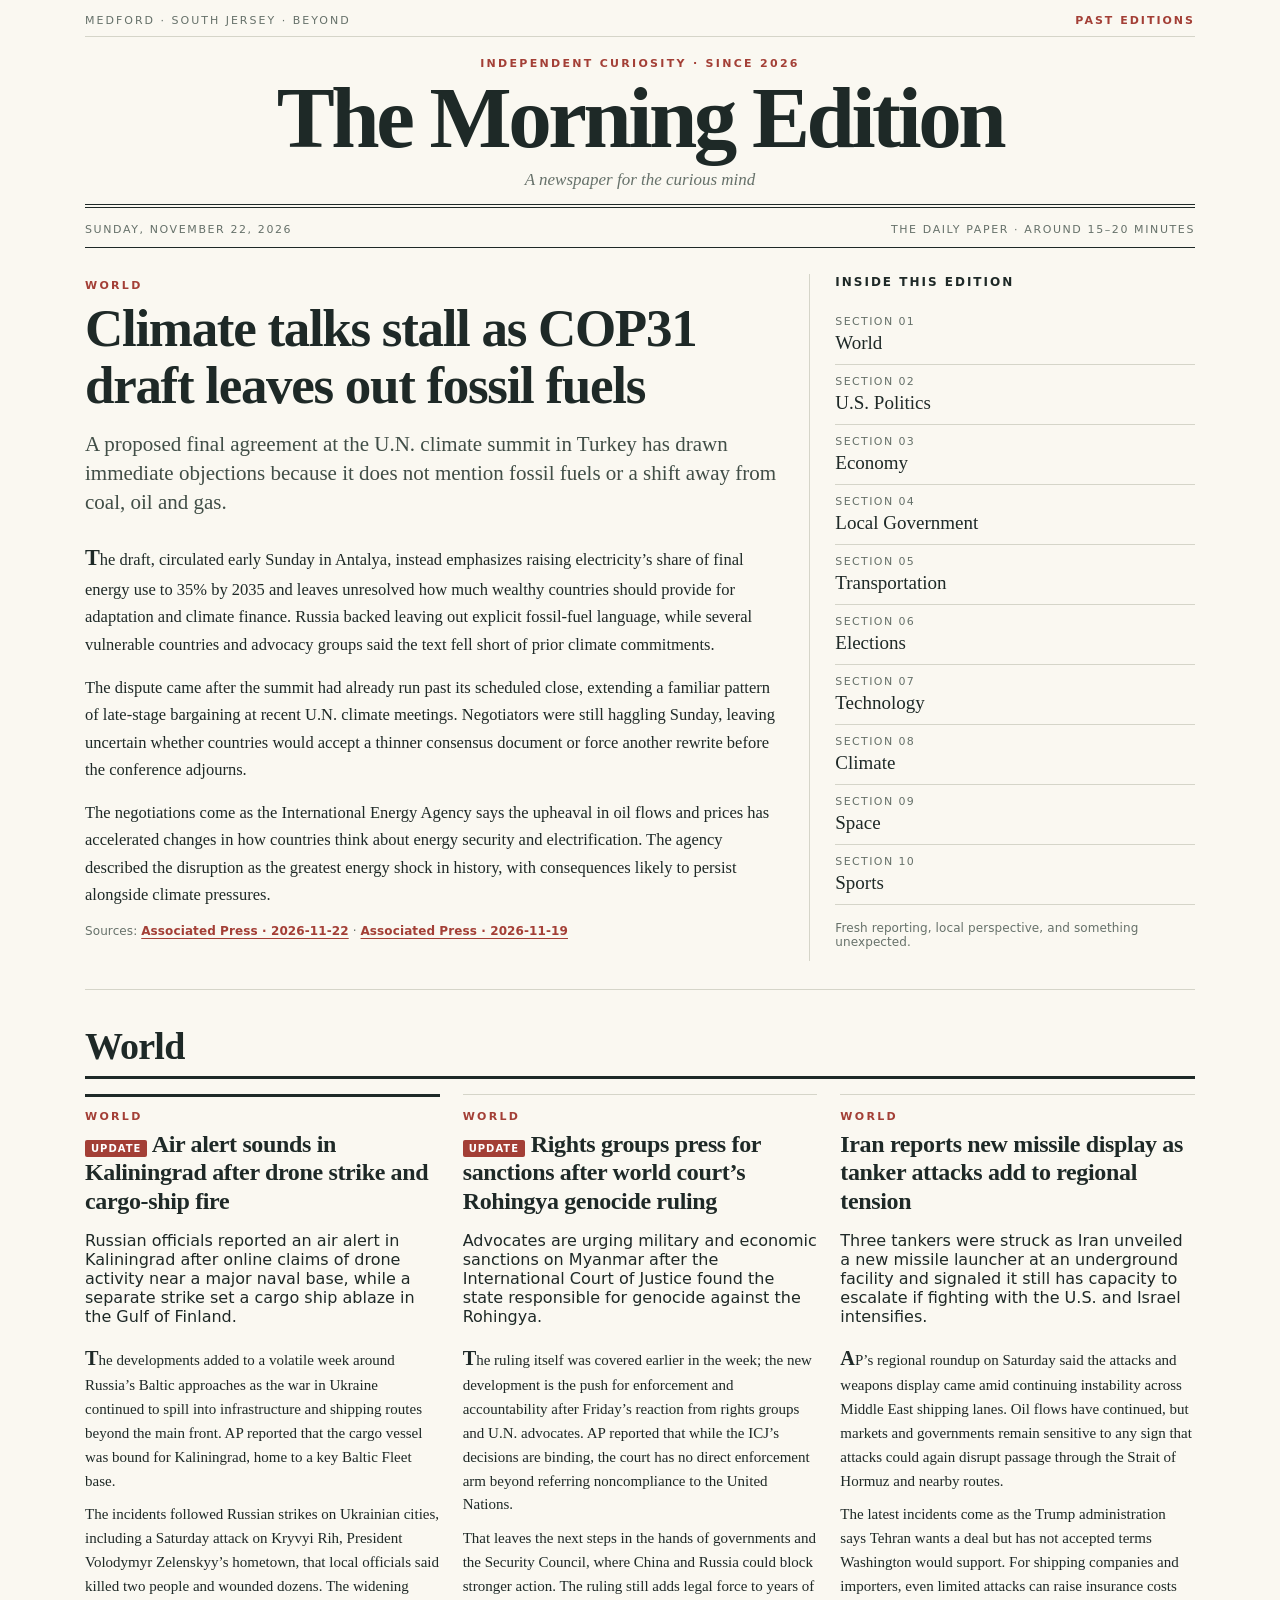
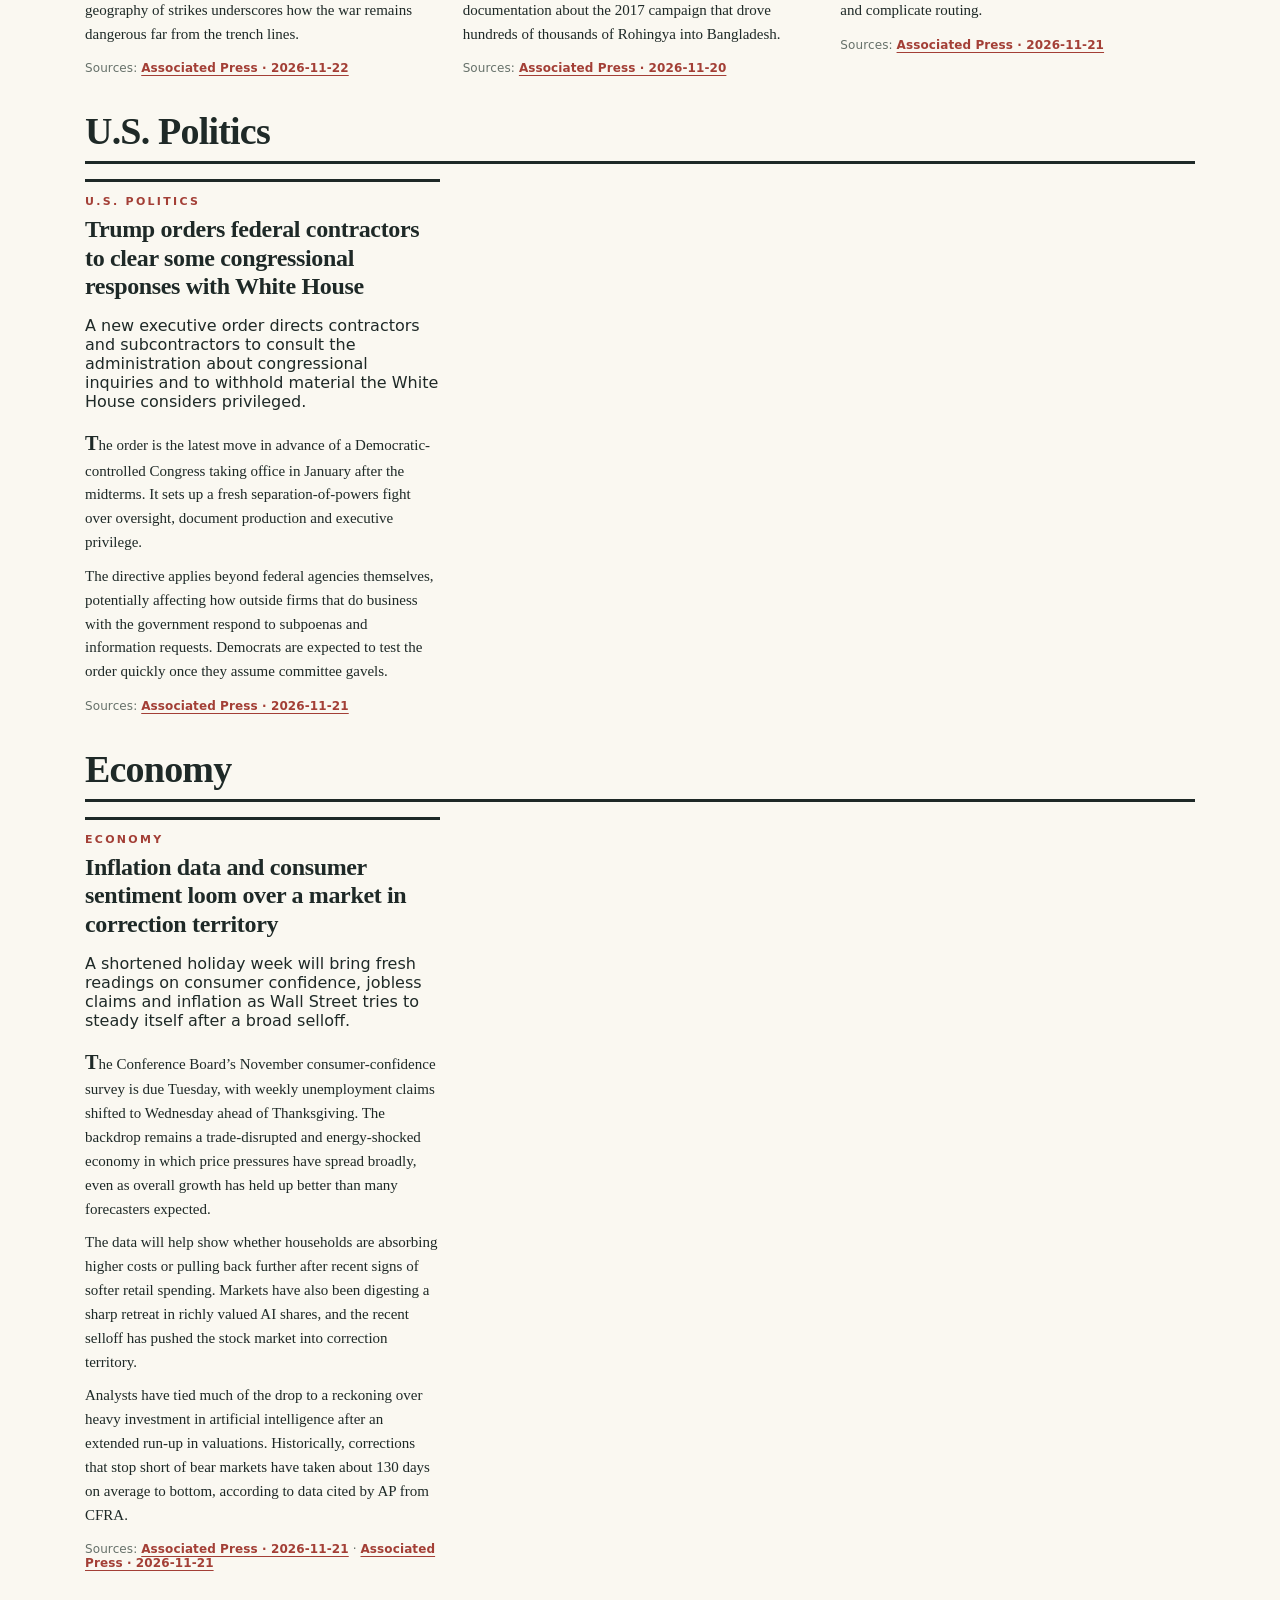
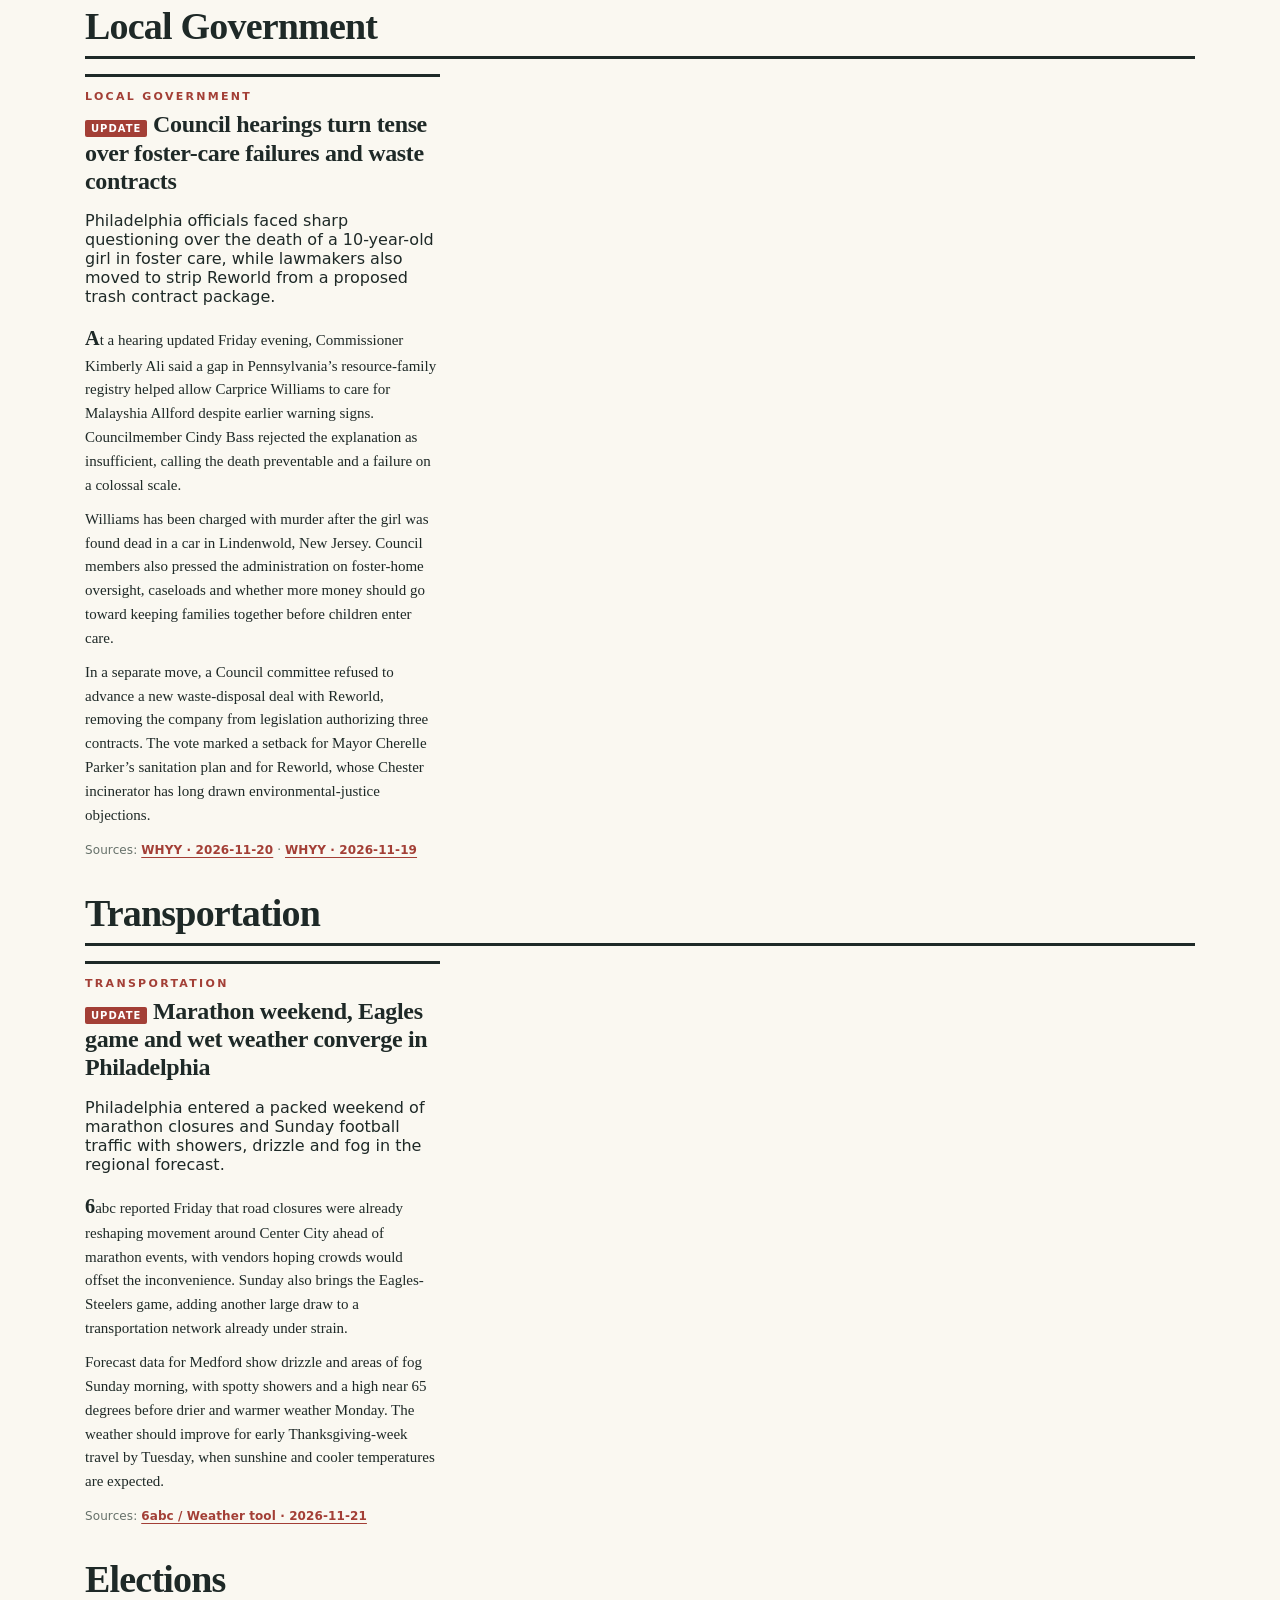
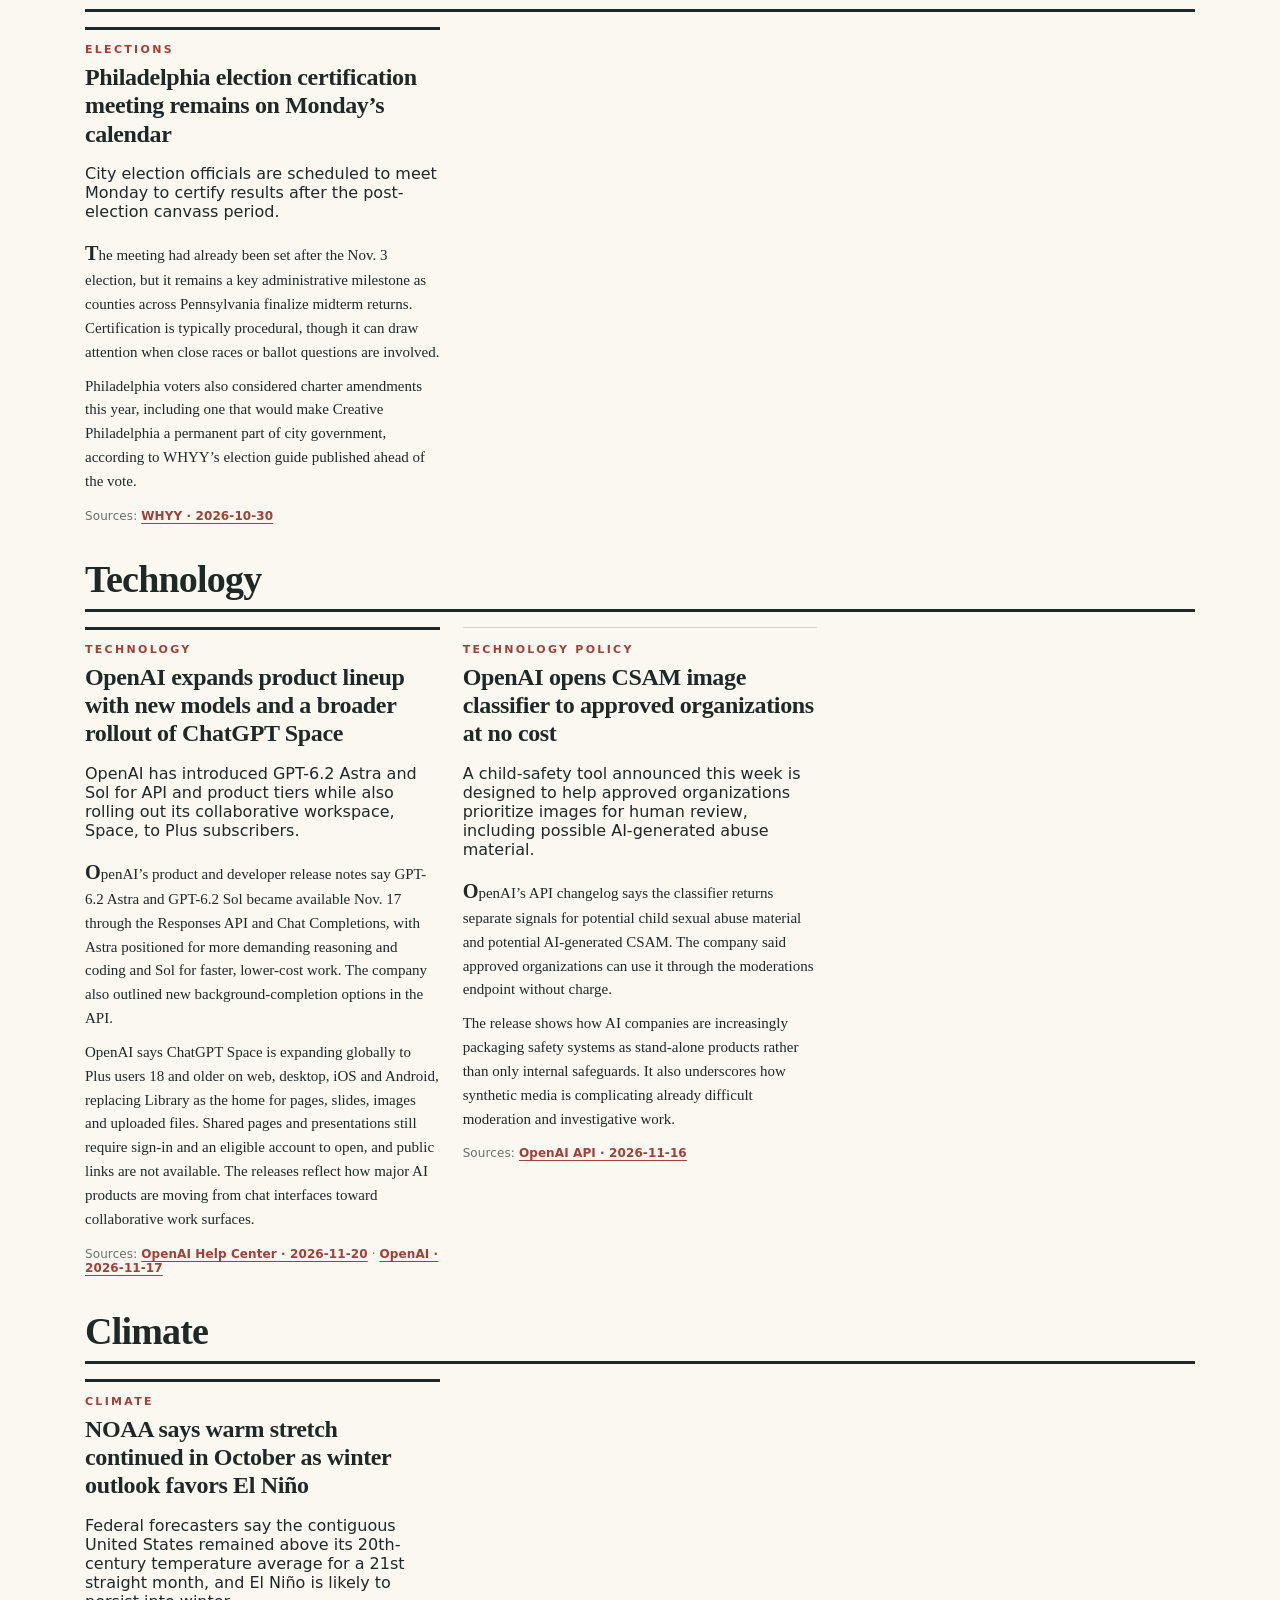
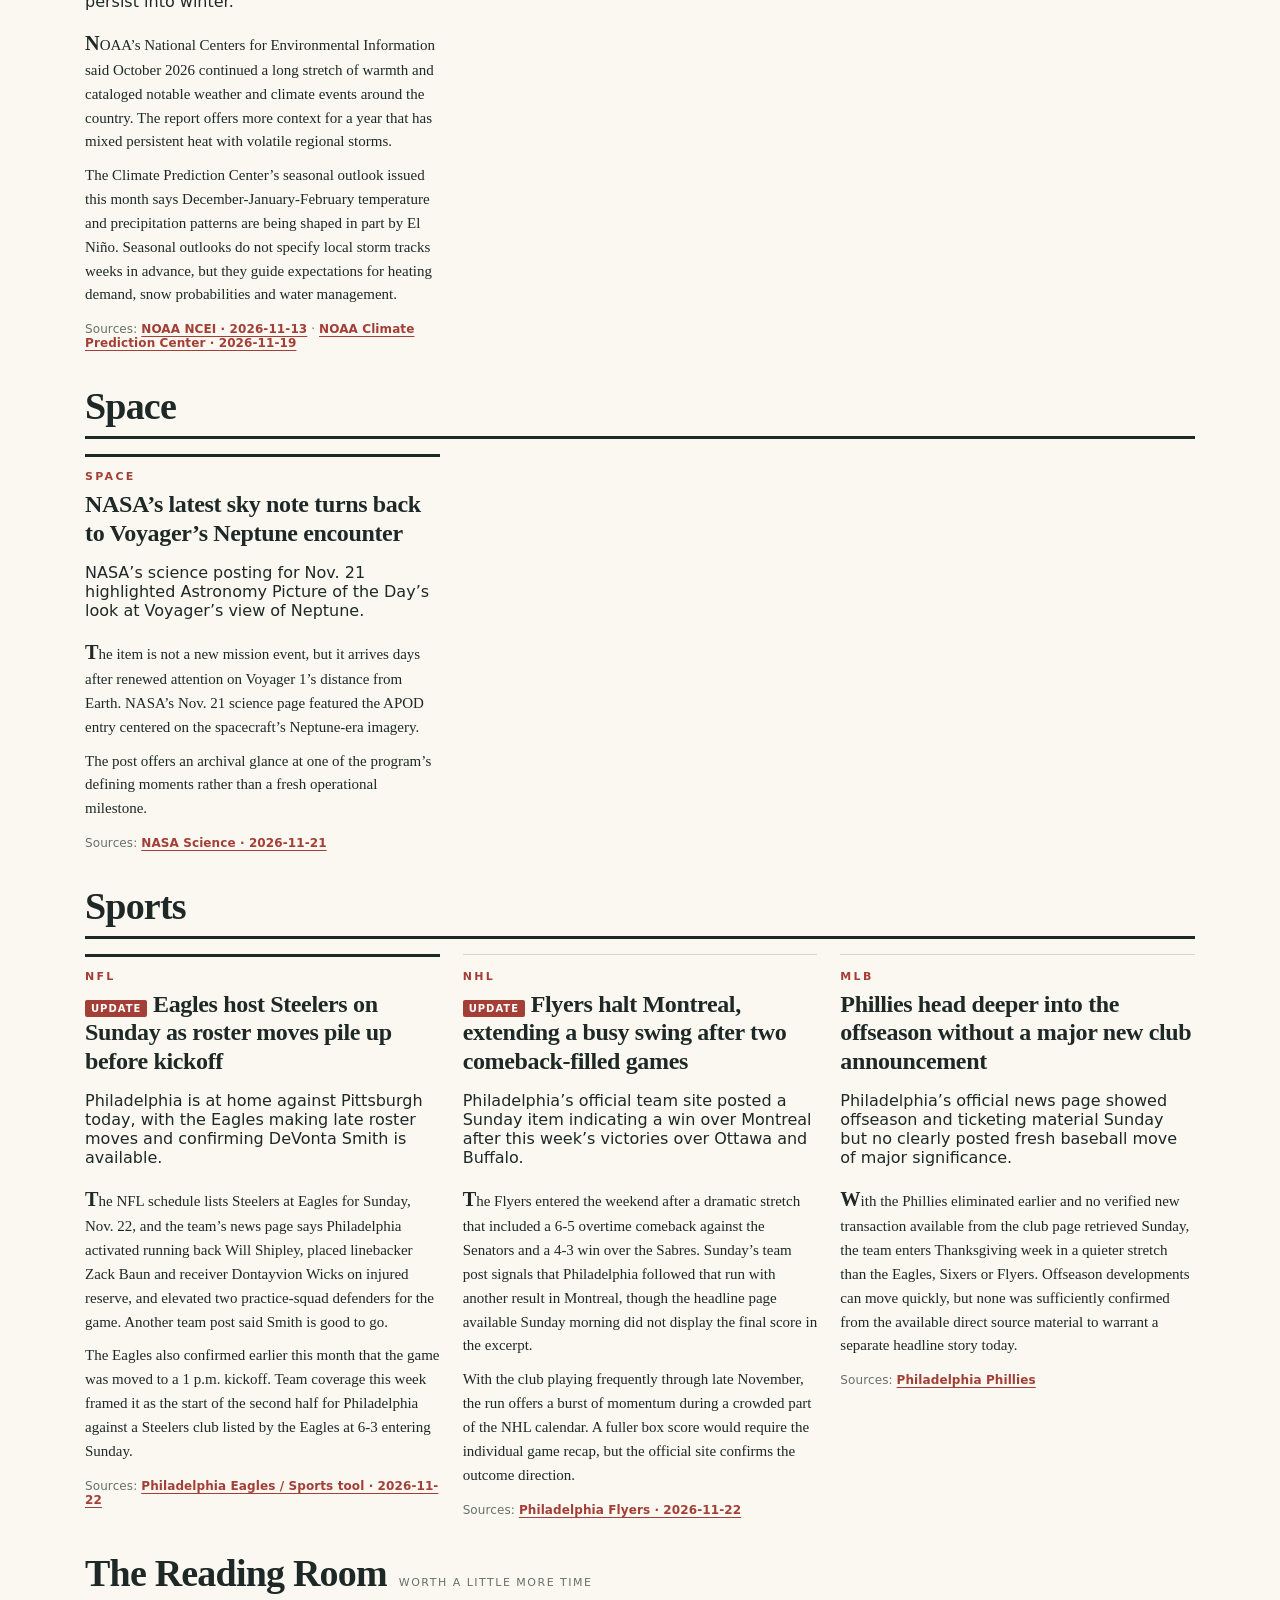
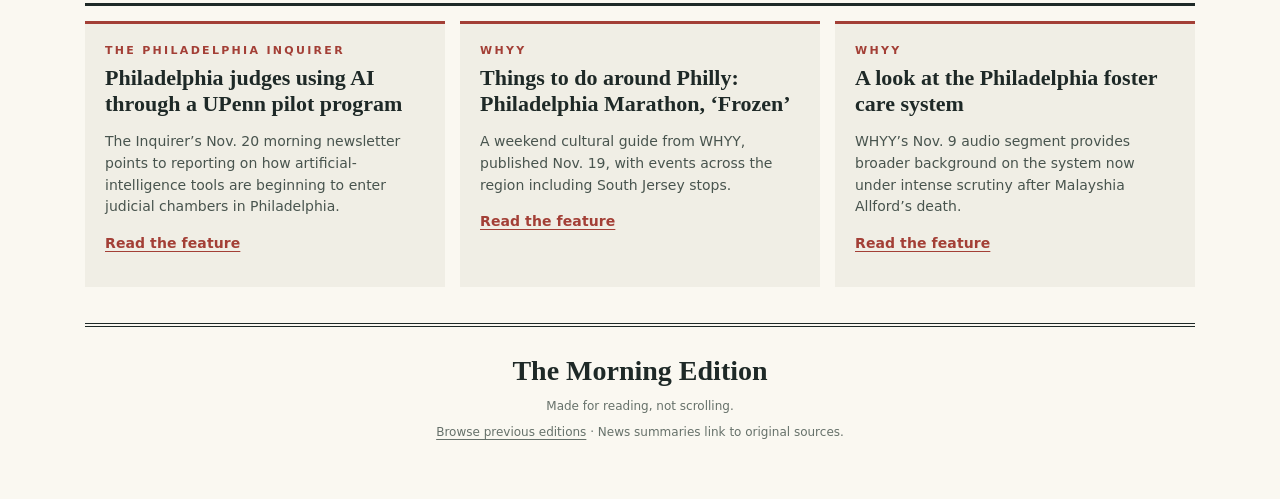
==== commit ec2a8062: "Publish Morning Edition 2026-11-22" ====
--- a/site/index.html
+++ b/site/index.html
@@ -2,14 +2,14 @@
 <html lang="en"><head>
 <meta charset="utf-8"><meta name="viewport" content="width=device-width, initial-scale=1">
 <meta name="theme-color" content="#faf8f1"><meta name="description" content="The Morning Edition — a personal newspaper for curious readers.">
-<title>The Morning Edition — Saturday, November 21, 2026</title>
+<title>The Morning Edition — Sunday, November 22, 2026</title>
 <link rel="stylesheet" href="styles.css"><link rel="icon" href="data:image/svg+xml,<svg xmlns=%22http://www.w3.org/2000/svg%22 viewBox=%220 0 100 100%22><text y=%22.9em%22 font-size=%2290%22>📰</text></svg>">
 </head><body>
 <div class="shell">
 <header><div class="mini-header"><span>Medford · South Jersey · Beyond</span><a href="archive.html">Past editions</a></div>
 <div class="masthead"><div class="eyebrow">Independent curiosity · Since 2026</div><h1>The Morning Edition</h1><p>A newspaper for the curious mind</p></div>
-<div class="index-line"><span>Saturday, November 21, 2026</span><span>The daily paper · Around 15–20 minutes</span></div></header>
+<div class="index-line"><span>Sunday, November 22, 2026</span><span>The daily paper · Around 15–20 minutes</span></div></header>
 
-<main><section class="lead" aria-label="Front page"><article><span class="section-kicker">World</span><h2>Climate summit runs into overtime as delegates haggle over a final deal</h2><p class="deck">Negotiators at the U.N. climate conference in Turkey pushed past the scheduled close, with work crews already packing up parts of the venue while delegates argued over the language and ambition of a final agreement.</p><div class="article-body"><p>Talks at the COP31 summit in Antalya stretched into Saturday after countries failed to finish a closing deal on schedule. Associated Press reported that negotiators were still wrestling with how the world should respond to intensifying warming, including the balance between emissions cuts, adaptation and support for countries already hit by floods, heat and other disasters.</p><p>The overtime session underscored how climate diplomacy has become harder even as the physical impacts of warming grow more visible. The next annual summit is already set for Addis Ababa in November 2027, but the immediate question in Antalya was whether delegates could salvage a consensus text rather than leave with a watered-down statement or open fractures among major blocs.</p></div><div class="source">Sources: <a target="_blank" rel="noopener noreferrer" href="https://apnews.com/article/b54eebcade92e5ee4c513b9a5b2192a7">Associated Press · 2026-11-21</a></div></article><aside class="lead-aside"><h3>Inside this edition</h3><ul class="toc"><li><a href="#section-0"><span>Section 01</span>Nation &amp; World</a></li><li><a href="#section-1"><span>Section 02</span>South Jersey, Philadelphia &amp; Region</a></li><li><a href="#section-2"><span>Section 03</span>Business, Technology &amp; Policy</a></li><li><a href="#section-3"><span>Section 04</span>Sports</a></li><li><a href="#section-4"><span>Section 05</span>Science, Environment &amp; Curiosity</a></li></ul><p class="source">Fresh reporting, local perspective, and something unexpected.</p></aside></section><section id="section-0"><div class="section-heading"><h2>Nation &amp; World</h2></div><div class="stories"><article class="story"><div class="section-kicker">National</div><h3>Trump says Iran wants an end to fighting but rejects what he called a bad deal</h3><p class="deck">The president’s comments suggested diplomacy is still being discussed even as concern grows about renewed escalation.</p><div class="article-body"><p>President Donald Trump said Friday that Tehran wants an agreement to end hostilities, but he told reporters the terms he has heard so far are not acceptable. The remarks came amid continuing anxiety in Washington over whether the U.S.-Iran conflict could return to broader war after Trump had previously suggested the fighting was largely over.</p><p>The new public stance matters because it indicates the administration is talking about a negotiated off-ramp while also signaling it is not ready to endorse one. Trump’s comments followed recent Iranian strikes and arrived as Congress, now heading toward a changed balance of power after the midterms, continues to debate how much authority and money the war effort should receive.</p></div><div class="source">Sources: <a target="_blank" rel="noopener noreferrer" href="https://apnews.com/article/8fd6dcd6dc4a1a77437cedc4567fbee8">Associated Press · 2026-11-20</a></div></article><article class="story"><div class="section-kicker">National</div><h3>Senate Democrats discuss a new committee to move faster on AI rules</h3><p class="deck">A proposal for a select committee reflects pressure to turn years of AI debate into a more formal lawmaking structure.</p><div class="article-body"><p>Senate Democrats are weighing whether to create a select committee on artificial intelligence as they prepare for the next Congress, according to the AP. The idea is to speed work on guardrails, oversight and monitoring after two years in which Republicans largely emphasized innovation and competitiveness over new restrictions.</p><p>The proposal shows how AI policy is moving from broad hearings toward questions of congressional machinery and jurisdiction. It also comes after the Biden administration’s 2023 executive order on AI oversight was rescinded when Trump returned to office, leaving lawmakers to decide whether Congress will fill the gap with statute.</p></div><div class="source">Sources: <a target="_blank" rel="noopener noreferrer" href="https://apnews.com/article/047d0ab21237984701decd9ed5ced403">Associated Press · 2026-11-20</a></div></article><article class="story"><div class="section-kicker">National</div><h3>Permitting and power bill heads to the House after Senate approval</h3><p class="deck">The measure would speed reviews for energy projects and make data centers bear more of their electricity costs.</p><div class="article-body"><p>The Senate approved bipartisan legislation Thursday aimed at accelerating reviews for power plants, transmission lines and other energy infrastructure, while also requiring data centers to pay more directly for the electricity demands they impose. The bill passed 62-33 and now moves to the House.</p><p>The legislation links two of the year’s major policy pressures: rising power demand and the explosive growth of computing infrastructure. Supporters say faster approvals are needed to expand supply and lower prices; critics have argued over environmental tradeoffs and over how much leverage Congress should hand the administration over stalled grants and permits.</p></div><div class="source">Sources: <a target="_blank" rel="noopener noreferrer" href="https://apnews.com/article/b41c2017e4a9fe2e6de92ec77a4cdd0a">Associated Press · 2026-11-20</a></div></article><article class="story"><div class="section-kicker">Economy</div><h3>Weekly jobless claims edge up but remain low by historical standards</h3><p class="deck">The labor market is still showing few signs of broad layoffs even as hiring remains subdued.</p><div class="article-body"><p>New applications for unemployment benefits rose to 203,000 last week from a revised 202,000, the Labor Department said Thursday. The four-week average climbed to 197,750, a level that still points to limited layoffs across most of the economy.</p><p>AP reported that the data fit a broader pattern of a labor market that is solid but not especially dynamic: employers are mostly holding onto workers, consumer spending has stayed firm, and investment tied to data centers is still supporting growth, but hiring remains relatively sluggish.</p></div><div class="source">Sources: <a target="_blank" rel="noopener noreferrer" href="https://apnews.com/article/ea6affa07224e7be7cfafd66ae3235db">Associated Press · 2026-11-19</a></div></article><article class="story"><div class="section-kicker">National</div><h3>Second federal judge blocks Trump administration’s memorial arch project in Washington</h3><p class="deck">The new order leaves the proposed 250-foot structure on indefinite hold while the legal fight continues.</p><div class="article-body"><p>A second federal judge on Friday blocked construction of the Trump administration’s planned memorial arch in Washington, D.C., according to plaintiffs’ lawyers and the Associated Press. The ruling keeps the project from moving forward while challenges proceed in court.</p><p>The order adds another legal obstacle for a high-profile administration-backed project that critics say should not move ahead without surviving closer judicial scrutiny. It also suggests the government could face a longer fight if it wants to revive the proposal.</p></div><div class="source">Sources: <a target="_blank" rel="noopener noreferrer" href="https://apnews.com/article/f7b9b0a0480481505038d007bf270cd9">Associated Press · 2026-11-20</a></div></article><article class="story"><div class="section-kicker">World</div><h3><span class="update">Update</span> After the Shenzhen summit, Xi presses China’s case as a central global power</h3><p class="deck">The optics of hosting Trump and Putin at APEC added to Beijing’s effort to showcase influence far beyond trade.</p><div class="article-body"><p>Chinese leader Xi Jinping used this week’s APEC gathering in Shenzhen to project China as a central player in global trade, technology and diplomacy. AP reported that the summit, which included a rare trilateral session with Trump and Vladimir Putin, offered Beijing a stage to highlight both economic reach and political symbolism.</p><p>That broad summit story dominated the week’s foreign-policy agenda and was already covered in prior editions. The fresher development now is the post-summit framing: Chinese officials and state messaging are emphasizing the diplomatic imagery and China’s role in shaping an increasingly contested regional order.</p></div><div class="source">Sources: <a target="_blank" rel="noopener noreferrer" href="https://apnews.com/article/1537a3c561e41a1f8545490a3d29d376">Associated Press · 2026-11-20</a></div></article></div></section><section id="section-1"><div class="section-heading"><h2>South Jersey, Philadelphia &amp; Region</h2></div><div class="stories"><article class="story"><div class="section-kicker">Local</div><h3><span class="update">Update</span> Philadelphia election board schedules certification meeting for Monday</h3><p class="deck">The City Commissioners said they will meet publicly at noon on Nov. 23 as post-election work continues.</p><div class="article-body"><p>The Philadelphia City Commissioners, sitting as the county Board of Elections, posted notice Friday that they will hold an election certification meeting on Monday, Nov. 23, at noon. The announcement comes as counties complete formal steps after the 2026 general election.</p><p>Certification meetings are usually procedural, but they provide the public record for the final local stage of canvassing and approval. The notice follows an earlier canvass meeting this week and gives campaigns and observers a specific timetable for Philadelphia’s next election action.</p></div><div class="source">Sources: <a target="_blank" rel="noopener noreferrer" href="https://vote.phila.gov/news/2026/11/20/2026-general-election-notice-of-election-certification-meeting/">Philadelphia City Commissioners · 2026-11-20</a></div></article><article class="story"><div class="section-kicker">Local</div><h3><span class="update">Update</span> Philadelphia Marathon weekend brings broad Center City and Fairmount closures</h3><p class="deck">Saturday’s half marathon and 8K are shutting down major roads before Sunday’s full marathon follows.</p><div class="article-body"><p>Road and parking restrictions tied to Philadelphia Marathon weekend expanded Friday, with closures affecting the Benjamin Franklin Parkway, Kelly Drive and numerous Center City streets. 6abc reported that no traffic will be permitted into Center City during parts of Saturday’s race window, with limited local access for the Art Museum area.</p><p>The race weekend had already been previewed in earlier editions, but the current phase is operational: closures are now in effect and travel patterns are changing across the city. Saturday features the half marathon and 8K, with the full marathon to follow Sunday.</p></div><div class="source">Sources: <a target="_blank" rel="noopener noreferrer" href="https://6abc.com/amp/post/philadelphia-marathon-race-weekend-road-closures-parking-restrictions-announced-what-know/20045045/">6abc Philadelphia · 2026-11-20</a></div></article><article class="story"><div class="section-kicker">Local</div><h3>City names winners of Philadelphia More Beautiful Committee clean-block contest</h3><p class="deck">The annual awards spotlight neighborhood groups and block captains recognized for upkeep and beautification work.</p><div class="article-body"><p>Philadelphia announced the 2026 Clean Block Contest winners on Friday through the Philadelphia More Beautiful Committee. The city’s annual program recognizes neighborhood blocks for appearance, maintenance and volunteer organizing.</p><p>The contest is a small civic story, but it captures a familiar kind of local municipal work: low-budget, resident-driven upkeep that shapes how neighborhoods look block by block. The city posted the awards as part of its official news feed on Friday.</p></div><div class="source">Sources: <a target="_blank" rel="noopener noreferrer" href="https://www.phila.gov/the-latest/">City of Philadelphia · 2026-11-20</a></div></article><article class="story"><div class="section-kicker">Local</div><h3>Parks &amp; Rec lists turkey, coat and holiday-support distributions around Philadelphia</h3><p class="deck">Several sites are offering free Thanksgiving and cold-weather assistance through this weekend.</p><div class="article-body"><p>Philadelphia Parks &amp; Recreation published a list of sites distributing free turkeys, coats and related holiday support between Nov. 20 and Nov. 21. The events are spread across multiple recreation centers and community locations.</p><p>The notice serves as a practical snapshot of seasonal aid activity as charities, city departments and neighborhood groups intensify Thanksgiving support efforts.</p></div><div class="source">Sources: <a target="_blank" rel="noopener noreferrer" href="https://www.phila.gov/2026-11-18-free-turkeys-coats-and-holiday-support-across-philly-parks-rec-sites/">Philadelphia Parks &amp; Recreation · 2026-11-18</a></div></article><article class="story"><div class="section-kicker">New Jersey</div><h3>New Jersey says REAL ID appointment waits have fallen sharply before holiday travel</h3><p class="deck">State officials say average wait times are now about three days, down from early-year bottlenecks.</p><div class="article-body"><p>New Jersey’s governor’s office said this month that REAL ID appointments are now widely available at Motor Vehicle Commission locations, with average waits of about three days. The administration contrasted that with an average 73-day wait at the start of 2026.</p><p>The timing matters because Thanksgiving travel is close and identification requirements can create last-minute pressure. The update came in the governor’s 2026 press archive and reflects a measurable improvement in service capacity rather than a new law or executive action.</p></div><div class="source">Sources: <a target="_blank" rel="noopener noreferrer" href="https://nj.gov/governor/news/2026/approved/news_archive.shtml">Office of the Governor of New Jersey · 2026-11-01</a></div></article><article class="story"><div class="section-kicker">New Jersey</div><h3>New Jersey’s new lieutenant governor and secretary of state takes office</h3><p class="deck">Gov. Mikie Sherrill’s appointment of Shirley U. Emehelu marked a first for the state’s top two offices.</p><div class="article-body"><p>Shirley U. Emehelu assumed office as New Jersey lieutenant governor and secretary of state on Nov. 9 after being appointed by Gov. Mikie Sherrill. The governor’s office said the move means New Jersey is being led by women in both its top offices for the first time in state history.</p><p>The appointment is not a Friday-night surprise, but it remains one of the more consequential recent personnel changes in Trenton and shapes the state’s political leadership heading into 2027.</p></div><div class="source">Sources: <a target="_blank" rel="noopener noreferrer" href="https://www.nj.gov/governor/news/2026/20261109a.shtml">Office of the Governor of New Jersey · 2026-11-09</a></div></article></div></section><section id="section-2"><div class="section-heading"><h2>Business, Technology &amp; Policy</h2></div><div class="stories"><article class="story"><div class="section-kicker">Technology</div><h3><span class="update">Update</span> Anthropic says it has closed its IPO and underwriters took the full share option</h3><p class="deck">The AI company said its Class A shares began trading on Nasdaq on Nov. 19 under the ticker ANT.</p><div class="article-body"><p>Anthropic announced Friday that it closed its initial public offering at $83 a share and that underwriters fully exercised their option to purchase additional shares. The company said the offering covered 1.127 billion shares in total and that its stock began trading on the Nasdaq Global Select Market on Nov. 19 under the symbol ANT.</p><p>The closing statement turns this week’s offering from a pricing story into a completed financing event. It also reinforces how heavily capital-intensive frontier AI has become, with model developers using public markets and long-term compute commitments to fund expansion.</p></div><div class="source">Sources: <a target="_blank" rel="noopener noreferrer" href="https://www.anthropic.com/news/ipo-close">Anthropic · 2026-11-20</a></div></article><article class="story"><div class="section-kicker">Technology</div><h3>OpenAI’s product-release page highlights a new cybersecurity model</h3><p class="deck">The company says GPT-6 Cyber is designed for authorized vulnerability finding and remediation work.</p><div class="article-body"><p>OpenAI’s product releases page now features GPT-6 Cyber, which the company describes as a cybersecurity model for identifying exploitable vulnerabilities and helping develop fixes while staying within authorized scope.</p><p>Because the item appears on OpenAI’s official releases page rather than as an outside report, it is best read as a product positioning statement. It adds to the recent pattern of AI labs breaking out specialized models for enterprise and high-trust use cases.</p></div><div class="source">Sources: <a target="_blank" rel="noopener noreferrer" href="https://openai.com/news/product-releases/?display=list">OpenAI · 2026-11-21</a></div></article><article class="story"><div class="section-kicker">Technology</div><h3>Anthropic says it will spend $100 million on a training program for deployed AI engineers</h3><p class="deck">The company said the effort aims to train 10,000 engineers by the end of 2027.</p><div class="article-body"><p>Alongside its IPO news, Anthropic said it is investing $100 million in what it calls Claude Frontier Academy, a training initiative intended to prepare 10,000 deployed engineers by the end of 2027. The company said early cohorts already include participants connected to consulting firms, banks and other large organizations.</p><p>The announcement illustrates how AI firms are not only selling models but also trying to shape the labor market and implementation layer around them.</p></div><div class="source">Sources: <a target="_blank" rel="noopener noreferrer" href="https://www.anthropic.com/news">Anthropic · 2026-11-20</a></div></article></div></section><section id="section-3"><div class="section-heading"><h2>Sports</h2></div><div class="stories"><article class="story"><div class="section-kicker">Sports</div><h3>Eagles host Steelers on Sunday with kickoff set for 1 p.m. Eastern</h3><p class="deck">Philadelphia’s next game is a Week 11 home meeting with Pittsburgh after the league adjusted parts of the weekend schedule.</p><div class="article-body"><p>The NFL’s Week 11 schedule lists Pittsburgh at Philadelphia for Sunday, Nov. 22, at 1 p.m. ET. A league schedule-change notice released earlier this month confirmed the Steelers-Eagles game in that Sunday afternoon slot.</p><p>The matchup arrives with Philadelphia trying to stabilize a difficult season and Pittsburgh bringing a 6-3 record into the weekend, according to ESPN’s schedule listings. The game is the area’s main pro football event of the weekend.</p></div><div class="source">Sources: <a target="_blank" rel="noopener noreferrer" href="https://media.nfl.com/content/dam/communications/documents/2026/Week%2011%20Schedule%20Change.pdf">NFL · 2026-11-09</a></div></article><article class="story"><div class="section-kicker">Sports</div><h3><span class="update">Update</span> Sixers erase a 17-point deficit to beat Orlando, 121-116</h3><p class="deck">Philadelphia’s road win pushed the club to 13-3 and extended a four-game winning streak.</p><div class="article-body"><p>Philadelphia rallied from 17 points down to beat the Orlando Magic 121-116 on Wednesday night. The Sixers’ official game story said Joel Embiid scored 26 points, VJ Edgecombe added a season-high 24 and LeBron James had 22 as the team won without Tyrese Maxey and Jaylen Brown.</p><p>The result kept up one of the league’s strongest early records and, according to the team, improved Philadelphia to 11-0 in clutch-time games. NBA.com’s schedule also lists the final score and Philadelphia’s next game Saturday against Milwaukee.</p></div><div class="source">Sources: <a target="_blank" rel="noopener noreferrer" href="https://www.nba.com/sixers/news/shorthanded-sixers-earn-17-point-comeback-win-in-orlando">Philadelphia 76ers · 2026-11-19</a></div></article><article class="story"><div class="section-kicker">Sports</div><h3><span class="update">Update</span> Flyers storm back from three goals down and beat Ottawa 6-5 in overtime</h3><p class="deck">Travis Konecny finished the comeback 39 seconds into overtime after Philadelphia trailed 5-2 in the third.</p><div class="article-body"><p>The Flyers rallied from a 5-2 third-period deficit to beat the Senators 6-5 in overtime Thursday night in Ottawa. NHL.com said Travis Konecny had a goal and three assists, Cam York scored twice and Jamie Drysdale tied the game late before Konecny ended it 39 seconds into overtime.</p><p>The win gave Philadelphia consecutive victories and one of its wildest results of the season. The league recap called it the franchise’s first three-goal third-period comeback win since 2021.</p></div><div class="source">Sources: <a target="_blank" rel="noopener noreferrer" href="https://www.nhl.com/news/philadelphia-flyers-ottawa-senators-game-recap-november-19-2026">NHL.com · 2026-11-20</a></div></article></div></section><section id="section-4"><div class="section-heading"><h2>Science, Environment &amp; Curiosity</h2></div><div class="stories"><article class="story"><div class="section-kicker">Science</div><h3>NASA researchers build statewide 3D maps of California to gauge wildfire risk</h3><p class="deck">The agency says the new topography work reaches down to the scale of individual trees.</p><div class="article-body"><p>NASA said this week that its researchers have created detailed 3D topography maps for all of California as part of work to assess wildfire risk. The agency described the maps as fine-grained enough to capture features down to the scale of a single tree.</p><p>The project reflects the growing role of remote sensing and high-resolution terrain analysis in fire planning, especially as Western states face longer fire seasons and larger risk footprints.</p></div><div class="source">Sources: <a target="_blank" rel="noopener noreferrer" href="https://science.nasa.gov/blogs/science-news/2026/11/">NASA Science · 2026-11-18</a></div></article><article class="story"><div class="section-kicker">Curiosity</div><h3><span class="update">Update</span> NASA marks Voyager 1’s one-light-day milestone with Astronomy Picture of the Day</h3><p class="deck">The agency said the spacecraft reached the distance mark on Nov. 18, nearly 50 years after launch.</p><div class="article-body"><p>NASA’s Astronomy Picture of the Day for Friday highlighted Voyager 1’s new distance milestone: one light-day from Earth. The post said the spacecraft reached that point on Nov. 18 at 10:16:07 UTC, roughly 26 billion kilometers away.</p><p>The image essay turned a technical measurement into a simple human scale. A flashlight signal sent from Earth now takes a full day to reach humanity’s most distant spacecraft.</p></div><div class="source">Sources: <a target="_blank" rel="noopener noreferrer" href="https://science.nasa.gov/image-article/apod-2026-november-20-v-g-r/">NASA Science · 2026-11-20</a></div></article><article class="story"><div class="section-kicker">Environment</div><h3>Federal forecasters warn of Florida flooding while snow continues in the interior West</h3><p class="deck">NOAA’s Weather Prediction Center says a developing coastal low could bring heavy rain, wind and erosion along the Southeast coast this weekend.</p><div class="article-body"><p>The Weather Prediction Center said Friday that dangerous flash flooding was possible through the night along parts of east-central and northeast Florida. Its short-range discussion also warned that a developing coastal low could bring heavy rain, gusty winds, coastal flooding and beach erosion to the Southeast coast over the weekend.</p><p>At the same time, the center said snow was continuing across parts of the northern Rockies and Intermountain West, with some lower elevations seeing their first snow of the season. The national hazards chart for Saturday also showed high-risk excessive rainfall and high-risk heavy snow areas in different parts of the country.</p></div><div class="source">Sources: <a target="_blank" rel="noopener noreferrer" href="https://www.wpc.ncep.noaa.gov/discussions/hpcdiscussions.php?disc=pmdspd&amp;os=io.">NOAA Weather Prediction Center · 2026-11-20</a></div></article><article class="story"><div class="section-kicker">Delight</div><h3>An endurance swimmer entered the Strait of Hormuz to draw attention to wildlife during wartime</h3><p class="deck">British swimmer Lewis Pugh used an unusual and risky setting to make an environmental appeal.</p><div class="article-body"><p>British endurance swimmer Lewis Pugh swam in the Strait of Hormuz to call attention to the effect of the Iran war on marine life and wildlife in the region, the AP reported Saturday. The strait is better known to most readers as an energy chokepoint and military flashpoint than as an environmental stage.</p><p>The event landed as one of the stranger dispatches of the morning: part stunt, part protest, and part reminder that war zones are also ecosystems.</p></div><div class="source">Sources: <a target="_blank" rel="noopener noreferrer" href="https://apnews.com/article/e772be52a06d75699594a7396ec78f25">Associated Press · 2026-11-21</a></div></article><article class="story"><div class="section-kicker">Obituary</div><h3>Phumzile Mlambo-Ngcuka, former South African deputy president and U.N. Women chief, dies at 71</h3><p class="deck">Her career linked South African politics and international gender-equality advocacy.</p><div class="article-body"><p>Phumzile Mlambo-Ngcuka, South Africa’s first female deputy president and a former U.N. Women executive director, has died at 71, the South African government announced Friday. AP reported the death early Saturday.</p><p>Her public life spanned national power struggles in South Africa and later leadership in global institutions, making her one of the more consequential political figures to appear in Saturday’s overseas news cycle.</p></div><div class="source">Sources: <a target="_blank" rel="noopener noreferrer" href="https://apnews.com/article/ce72144fd0991768e9cb466daa95dfe5">Associated Press · 2026-11-21</a></div></article></div></section><section><div class="section-heading"><h2>The Reading Room</h2><small>Worth a little more time</small></div><div class="reads"><article class="read"><div class="section-kicker">OpenAI</div><h3>Managing frontier AI risk: From training to deployment</h3><p>OpenAI’s own account of how it says it evaluates and governs powerful models before and after release.</p><p class="source"><a target="_blank" rel="noopener noreferrer" href="https://openai.com/index/managing-frontier-ai-risk/">Read the feature</a></p></article></div></section></main>
+<main><section class="lead" aria-label="Front page"><article><span class="section-kicker">World</span><h2>Climate talks stall as COP31 draft leaves out fossil fuels</h2><p class="deck">A proposed final agreement at the U.N. climate summit in Turkey has drawn immediate objections because it does not mention fossil fuels or a shift away from coal, oil and gas.</p><div class="article-body"><p>The draft, circulated early Sunday in Antalya, instead emphasizes raising electricity’s share of final energy use to 35% by 2035 and leaves unresolved how much wealthy countries should provide for adaptation and climate finance. Russia backed leaving out explicit fossil-fuel language, while several vulnerable countries and advocacy groups said the text fell short of prior climate commitments.</p><p>The dispute came after the summit had already run past its scheduled close, extending a familiar pattern of late-stage bargaining at recent U.N. climate meetings. Negotiators were still haggling Sunday, leaving uncertain whether countries would accept a thinner consensus document or force another rewrite before the conference adjourns.</p><p>The negotiations come as the International Energy Agency says the upheaval in oil flows and prices has accelerated changes in how countries think about energy security and electrification. The agency described the disruption as the greatest energy shock in history, with consequences likely to persist alongside climate pressures.</p></div><div class="source">Sources: <a target="_blank" rel="noopener noreferrer" href="https://apnews.com/article/f6e36c4caf13ec6fed57c9f077cbd067">Associated Press · 2026-11-22</a> · <a target="_blank" rel="noopener noreferrer" href="https://apnews.com/article/a53b5522e557afd5370c08aee351032b">Associated Press · 2026-11-19</a></div></article><aside class="lead-aside"><h3>Inside this edition</h3><ul class="toc"><li><a href="#section-0"><span>Section 01</span>World</a></li><li><a href="#section-1"><span>Section 02</span>U.S. Politics</a></li><li><a href="#section-2"><span>Section 03</span>Economy</a></li><li><a href="#section-3"><span>Section 04</span>Local Government</a></li><li><a href="#section-4"><span>Section 05</span>Transportation</a></li><li><a href="#section-5"><span>Section 06</span>Elections</a></li><li><a href="#section-6"><span>Section 07</span>Technology</a></li><li><a href="#section-7"><span>Section 08</span>Climate</a></li><li><a href="#section-8"><span>Section 09</span>Space</a></li><li><a href="#section-9"><span>Section 10</span>Sports</a></li></ul><p class="source">Fresh reporting, local perspective, and something unexpected.</p></aside></section><section id="section-0"><div class="section-heading"><h2>World</h2></div><div class="stories"><article class="story"><div class="section-kicker">World</div><h3><span class="update">Update</span> Air alert sounds in Kaliningrad after drone strike and cargo-ship fire</h3><p class="deck">Russian officials reported an air alert in Kaliningrad after online claims of drone activity near a major naval base, while a separate strike set a cargo ship ablaze in the Gulf of Finland.</p><div class="article-body"><p>The developments added to a volatile week around Russia’s Baltic approaches as the war in Ukraine continued to spill into infrastructure and shipping routes beyond the main front. AP reported that the cargo vessel was bound for Kaliningrad, home to a key Baltic Fleet base.</p><p>The incidents followed Russian strikes on Ukrainian cities, including a Saturday attack on Kryvyi Rih, President Volodymyr Zelenskyy’s hometown, that local officials said killed two people and wounded dozens. The widening geography of strikes underscores how the war remains dangerous far from the trench lines.</p></div><div class="source">Sources: <a target="_blank" rel="noopener noreferrer" href="https://apnews.com/article/14fecc1c55d601bb9f5b5fc8c9fb0b94">Associated Press · 2026-11-22</a></div></article><article class="story"><div class="section-kicker">World</div><h3><span class="update">Update</span> Rights groups press for sanctions after world court’s Rohingya genocide ruling</h3><p class="deck">Advocates are urging military and economic sanctions on Myanmar after the International Court of Justice found the state responsible for genocide against the Rohingya.</p><div class="article-body"><p>The ruling itself was covered earlier in the week; the new development is the push for enforcement and accountability after Friday’s reaction from rights groups and U.N. advocates. AP reported that while the ICJ’s decisions are binding, the court has no direct enforcement arm beyond referring noncompliance to the United Nations.</p><p>That leaves the next steps in the hands of governments and the Security Council, where China and Russia could block stronger action. The ruling still adds legal force to years of documentation about the 2017 campaign that drove hundreds of thousands of Rohingya into Bangladesh.</p></div><div class="source">Sources: <a target="_blank" rel="noopener noreferrer" href="https://apnews.com/article/d32c2f2a58942b9a3edb81866a850e65">Associated Press · 2026-11-20</a></div></article><article class="story"><div class="section-kicker">World</div><h3>Iran reports new missile display as tanker attacks add to regional tension</h3><p class="deck">Three tankers were struck as Iran unveiled a new missile launcher at an underground facility and signaled it still has capacity to escalate if fighting with the U.S. and Israel intensifies.</p><div class="article-body"><p>AP’s regional roundup on Saturday said the attacks and weapons display came amid continuing instability across Middle East shipping lanes. Oil flows have continued, but markets and governments remain sensitive to any sign that attacks could again disrupt passage through the Strait of Hormuz and nearby routes.</p><p>The latest incidents come as the Trump administration says Tehran wants a deal but has not accepted terms Washington would support. For shipping companies and importers, even limited attacks can raise insurance costs and complicate routing.</p></div><div class="source">Sources: <a target="_blank" rel="noopener noreferrer" href="https://apnews.com/article/29159a6f3365ff447c0ccbd1d7260f75">Associated Press · 2026-11-21</a></div></article></div></section><section id="section-1"><div class="section-heading"><h2>U.S. Politics</h2></div><div class="stories"><article class="story"><div class="section-kicker">U.S. Politics</div><h3>Trump orders federal contractors to clear some congressional responses with White House</h3><p class="deck">A new executive order directs contractors and subcontractors to consult the administration about congressional inquiries and to withhold material the White House considers privileged.</p><div class="article-body"><p>The order is the latest move in advance of a Democratic-controlled Congress taking office in January after the midterms. It sets up a fresh separation-of-powers fight over oversight, document production and executive privilege.</p><p>The directive applies beyond federal agencies themselves, potentially affecting how outside firms that do business with the government respond to subpoenas and information requests. Democrats are expected to test the order quickly once they assume committee gavels.</p></div><div class="source">Sources: <a target="_blank" rel="noopener noreferrer" href="https://apnews.com/article/9546e1d7acdf3e65b654d1c5162cb0bd">Associated Press · 2026-11-21</a></div></article></div></section><section id="section-2"><div class="section-heading"><h2>Economy</h2></div><div class="stories"><article class="story"><div class="section-kicker">Economy</div><h3>Inflation data and consumer sentiment loom over a market in correction territory</h3><p class="deck">A shortened holiday week will bring fresh readings on consumer confidence, jobless claims and inflation as Wall Street tries to steady itself after a broad selloff.</p><div class="article-body"><p>The Conference Board’s November consumer-confidence survey is due Tuesday, with weekly unemployment claims shifted to Wednesday ahead of Thanksgiving. The backdrop remains a trade-disrupted and energy-shocked economy in which price pressures have spread broadly, even as overall growth has held up better than many forecasters expected.</p><p>The data will help show whether households are absorbing higher costs or pulling back further after recent signs of softer retail spending. Markets have also been digesting a sharp retreat in richly valued AI shares, and the recent selloff has pushed the stock market into correction territory.</p><p>Analysts have tied much of the drop to a reckoning over heavy investment in artificial intelligence after an extended run-up in valuations. Historically, corrections that stop short of bear markets have taken about 130 days on average to bottom, according to data cited by AP from CFRA.</p></div><div class="source">Sources: <a target="_blank" rel="noopener noreferrer" href="https://apnews.com/article/6c207f517113ab0e65c60ac3ee66440e">Associated Press · 2026-11-21</a> · <a target="_blank" rel="noopener noreferrer" href="https://apnews.com/article/e69b0efcc423bc91871c1afabf36742d">Associated Press · 2026-11-21</a></div></article></div></section><section id="section-3"><div class="section-heading"><h2>Local Government</h2></div><div class="stories"><article class="story"><div class="section-kicker">Local Government</div><h3><span class="update">Update</span> Council hearings turn tense over foster-care failures and waste contracts</h3><p class="deck">Philadelphia officials faced sharp questioning over the death of a 10-year-old girl in foster care, while lawmakers also moved to strip Reworld from a proposed trash contract package.</p><div class="article-body"><p>At a hearing updated Friday evening, Commissioner Kimberly Ali said a gap in Pennsylvania’s resource-family registry helped allow Carprice Williams to care for Malayshia Allford despite earlier warning signs. Councilmember Cindy Bass rejected the explanation as insufficient, calling the death preventable and a failure on a colossal scale.</p><p>Williams has been charged with murder after the girl was found dead in a car in Lindenwold, New Jersey. Council members also pressed the administration on foster-home oversight, caseloads and whether more money should go toward keeping families together before children enter care.</p><p>In a separate move, a Council committee refused to advance a new waste-disposal deal with Reworld, removing the company from legislation authorizing three contracts. The vote marked a setback for Mayor Cherelle Parker’s sanitation plan and for Reworld, whose Chester incinerator has long drawn environmental-justice objections.</p></div><div class="source">Sources: <a target="_blank" rel="noopener noreferrer" href="https://whyy.org/articles/philadelphia-city-council-human-service-department-hearing/">WHYY · 2026-11-20</a> · <a target="_blank" rel="noopener noreferrer" href="https://whyy.org/articles/philadelphia-city-council-committee-rejects-reworld-incinerator-contract/">WHYY · 2026-11-19</a></div></article></div></section><section id="section-4"><div class="section-heading"><h2>Transportation</h2></div><div class="stories"><article class="story"><div class="section-kicker">Transportation</div><h3><span class="update">Update</span> Marathon weekend, Eagles game and wet weather converge in Philadelphia</h3><p class="deck">Philadelphia entered a packed weekend of marathon closures and Sunday football traffic with showers, drizzle and fog in the regional forecast.</p><div class="article-body"><p>6abc reported Friday that road closures were already reshaping movement around Center City ahead of marathon events, with vendors hoping crowds would offset the inconvenience. Sunday also brings the Eagles-Steelers game, adding another large draw to a transportation network already under strain.</p><p>Forecast data for Medford show drizzle and areas of fog Sunday morning, with spotty showers and a high near 65 degrees before drier and warmer weather Monday. The weather should improve for early Thanksgiving-week travel by Tuesday, when sunshine and cooler temperatures are expected.</p></div><div class="source">Sources: <a target="_blank" rel="noopener noreferrer" href="https://latency.6abc.com/post/philadelphia-gears-busy-weekend-marathon-eagles-game-possible-stormy-weather/20061482/">6abc / Weather tool · 2026-11-21</a></div></article></div></section><section id="section-5"><div class="section-heading"><h2>Elections</h2></div><div class="stories"><article class="story"><div class="section-kicker">Elections</div><h3>Philadelphia election certification meeting remains on Monday’s calendar</h3><p class="deck">City election officials are scheduled to meet Monday to certify results after the post-election canvass period.</p><div class="article-body"><p>The meeting had already been set after the Nov. 3 election, but it remains a key administrative milestone as counties across Pennsylvania finalize midterm returns. Certification is typically procedural, though it can draw attention when close races or ballot questions are involved.</p><p>Philadelphia voters also considered charter amendments this year, including one that would make Creative Philadelphia a permanent part of city government, according to WHYY’s election guide published ahead of the vote.</p></div><div class="source">Sources: <a target="_blank" rel="noopener noreferrer" href="https://whyy.org/articles/election-2026-philadelphia-ballot-questions/">WHYY · 2026-10-30</a></div></article></div></section><section id="section-6"><div class="section-heading"><h2>Technology</h2></div><div class="stories"><article class="story"><div class="section-kicker">Technology</div><h3>OpenAI expands product lineup with new models and a broader rollout of ChatGPT Space</h3><p class="deck">OpenAI has introduced GPT-6.2 Astra and Sol for API and product tiers while also rolling out its collaborative workspace, Space, to Plus subscribers.</p><div class="article-body"><p>OpenAI’s product and developer release notes say GPT-6.2 Astra and GPT-6.2 Sol became available Nov. 17 through the Responses API and Chat Completions, with Astra positioned for more demanding reasoning and coding and Sol for faster, lower-cost work. The company also outlined new background-completion options in the API.</p><p>OpenAI says ChatGPT Space is expanding globally to Plus users 18 and older on web, desktop, iOS and Android, replacing Library as the home for pages, slides, images and uploaded files. Shared pages and presentations still require sign-in and an eligible account to open, and public links are not available. The releases reflect how major AI products are moving from chat interfaces toward collaborative work surfaces.</p></div><div class="source">Sources: <a target="_blank" rel="noopener noreferrer" href="https://help-lb.openai.com/en/articles/6825453-chatgpt-release-notes">OpenAI Help Center · 2026-11-20</a> · <a target="_blank" rel="noopener noreferrer" href="https://openai.com/news/product-releases/?display=list">OpenAI · 2026-11-17</a></div></article><article class="story"><div class="section-kicker">Technology Policy</div><h3>OpenAI opens CSAM image classifier to approved organizations at no cost</h3><p class="deck">A child-safety tool announced this week is designed to help approved organizations prioritize images for human review, including possible AI-generated abuse material.</p><div class="article-body"><p>OpenAI’s API changelog says the classifier returns separate signals for potential child sexual abuse material and potential AI-generated CSAM. The company said approved organizations can use it through the moderations endpoint without charge.</p><p>The release shows how AI companies are increasingly packaging safety systems as stand-alone products rather than only internal safeguards. It also underscores how synthetic media is complicating already difficult moderation and investigative work.</p></div><div class="source">Sources: <a target="_blank" rel="noopener noreferrer" href="https://developers.openai.com/api/docs/changelog?mw_entry=2026-09-29-99a06ddef837dc53">OpenAI API · 2026-11-16</a></div></article></div></section><section id="section-7"><div class="section-heading"><h2>Climate</h2></div><div class="stories"><article class="story"><div class="section-kicker">Climate</div><h3>NOAA says warm stretch continued in October as winter outlook favors El Niño</h3><p class="deck">Federal forecasters say the contiguous United States remained above its 20th-century temperature average for a 21st straight month, and El Niño is likely to persist into winter.</p><div class="article-body"><p>NOAA’s National Centers for Environmental Information said October 2026 continued a long stretch of warmth and cataloged notable weather and climate events around the country. The report offers more context for a year that has mixed persistent heat with volatile regional storms.</p><p>The Climate Prediction Center’s seasonal outlook issued this month says December-January-February temperature and precipitation patterns are being shaped in part by El Niño. Seasonal outlooks do not specify local storm tracks weeks in advance, but they guide expectations for heating demand, snow probabilities and water management.</p></div><div class="source">Sources: <a target="_blank" rel="noopener noreferrer" href="https://www.ncei.noaa.gov/news/national-climate-202610">NOAA NCEI · 2026-11-13</a> · <a target="_blank" rel="noopener noreferrer" href="https://www.cpc.ncep.noaa.gov/products/predictions/30day/fxus05.html">NOAA Climate Prediction Center · 2026-11-19</a></div></article></div></section><section id="section-8"><div class="section-heading"><h2>Space</h2></div><div class="stories"><article class="story"><div class="section-kicker">Space</div><h3>NASA’s latest sky note turns back to Voyager’s Neptune encounter</h3><p class="deck">NASA’s science posting for Nov. 21 highlighted Astronomy Picture of the Day’s look at Voyager’s view of Neptune.</p><div class="article-body"><p>The item is not a new mission event, but it arrives days after renewed attention on Voyager 1’s distance from Earth. NASA’s Nov. 21 science page featured the APOD entry centered on the spacecraft’s Neptune-era imagery.</p><p>The post offers an archival glance at one of the program’s defining moments rather than a fresh operational milestone.</p></div><div class="source">Sources: <a target="_blank" rel="noopener noreferrer" href="https://science.nasa.gov/2026/11/21/">NASA Science · 2026-11-21</a></div></article></div></section><section id="section-9"><div class="section-heading"><h2>Sports</h2></div><div class="stories"><article class="story"><div class="section-kicker">NFL</div><h3><span class="update">Update</span> Eagles host Steelers on Sunday as roster moves pile up before kickoff</h3><p class="deck">Philadelphia is at home against Pittsburgh today, with the Eagles making late roster moves and confirming DeVonta Smith is available.</p><div class="article-body"><p>The NFL schedule lists Steelers at Eagles for Sunday, Nov. 22, and the team’s news page says Philadelphia activated running back Will Shipley, placed linebacker Zack Baun and receiver Dontayvion Wicks on injured reserve, and elevated two practice-squad defenders for the game. Another team post said Smith is good to go.</p><p>The Eagles also confirmed earlier this month that the game was moved to a 1 p.m. kickoff. Team coverage this week framed it as the start of the second half for Philadelphia against a Steelers club listed by the Eagles at 6-3 entering Sunday.</p></div><div class="source">Sources: <a target="_blank" rel="noopener noreferrer" href="https://www.philadelphiaeagles.com/news/">Philadelphia Eagles / Sports tool · 2026-11-22</a></div></article><article class="story"><div class="section-kicker">NHL</div><h3><span class="update">Update</span> Flyers halt Montreal, extending a busy swing after two comeback-filled games</h3><p class="deck">Philadelphia’s official team site posted a Sunday item indicating a win over Montreal after this week’s victories over Ottawa and Buffalo.</p><div class="article-body"><p>The Flyers entered the weekend after a dramatic stretch that included a 6-5 overtime comeback against the Senators and a 4-3 win over the Sabres. Sunday’s team post signals that Philadelphia followed that run with another result in Montreal, though the headline page available Sunday morning did not display the final score in the excerpt.</p><p>With the club playing frequently through late November, the run offers a burst of momentum during a crowded part of the NHL calendar. A fuller box score would require the individual game recap, but the official site confirms the outcome direction.</p></div><div class="source">Sources: <a target="_blank" rel="noopener noreferrer" href="https://www.nhl.com/flyers/news/">Philadelphia Flyers · 2026-11-22</a></div></article><article class="story"><div class="section-kicker">MLB</div><h3>Phillies head deeper into the offseason without a major new club announcement</h3><p class="deck">Philadelphia’s official news page showed offseason and ticketing material Sunday but no clearly posted fresh baseball move of major significance.</p><div class="article-body"><p>With the Phillies eliminated earlier and no verified new transaction available from the club page retrieved Sunday, the team enters Thanksgiving week in a quieter stretch than the Eagles, Sixers or Flyers. Offseason developments can move quickly, but none was sufficiently confirmed from the available direct source material to warrant a separate headline story today.</p></div><div class="source">Sources: <a target="_blank" rel="noopener noreferrer" href="https://www.mlb.com/phillies/news">Philadelphia Phillies</a></div></article></div></section><section><div class="section-heading"><h2>The Reading Room</h2><small>Worth a little more time</small></div><div class="reads"><article class="read"><div class="section-kicker">The Philadelphia Inquirer</div><h3>Philadelphia judges using AI through a UPenn pilot program</h3><p>The Inquirer’s Nov. 20 morning newsletter points to reporting on how artificial-intelligence tools are beginning to enter judicial chambers in Philadelphia.</p><p class="source"><a target="_blank" rel="noopener noreferrer" href="https://www.inquirer.com/newsletters/morning/philadelphia-judges-using-artificial-intelligence-ai-penn-program-20261120.html">Read the feature</a></p></article><article class="read"><div class="section-kicker">WHYY</div><h3>Things to do around Philly: Philadelphia Marathon, ‘Frozen’</h3><p>A weekend cultural guide from WHYY, published Nov. 19, with events across the region including South Jersey stops.</p><p class="source"><a target="_blank" rel="noopener noreferrer" href="https://whyy.org/articles/things-to-do-november-2026-weekend-3/">Read the feature</a></p></article><article class="read"><div class="section-kicker">WHYY</div><h3>A look at the Philadelphia foster care system</h3><p>WHYY’s Nov. 9 audio segment provides broader background on the system now under intense scrutiny after Malayshia Allford’s death.</p><p class="source"><a target="_blank" rel="noopener noreferrer" href="https://whyy.org/episodes/a-look-at-the-philadelphia-foster-care-system/">Read the feature</a></p></article></div></section></main>
 <footer><div class="name">The Morning Edition</div><p>Made for reading, not scrolling.</p><p><a href="archive.html">Browse previous editions</a> · News summaries link to original sources.</p></footer>
 </div></body></html>
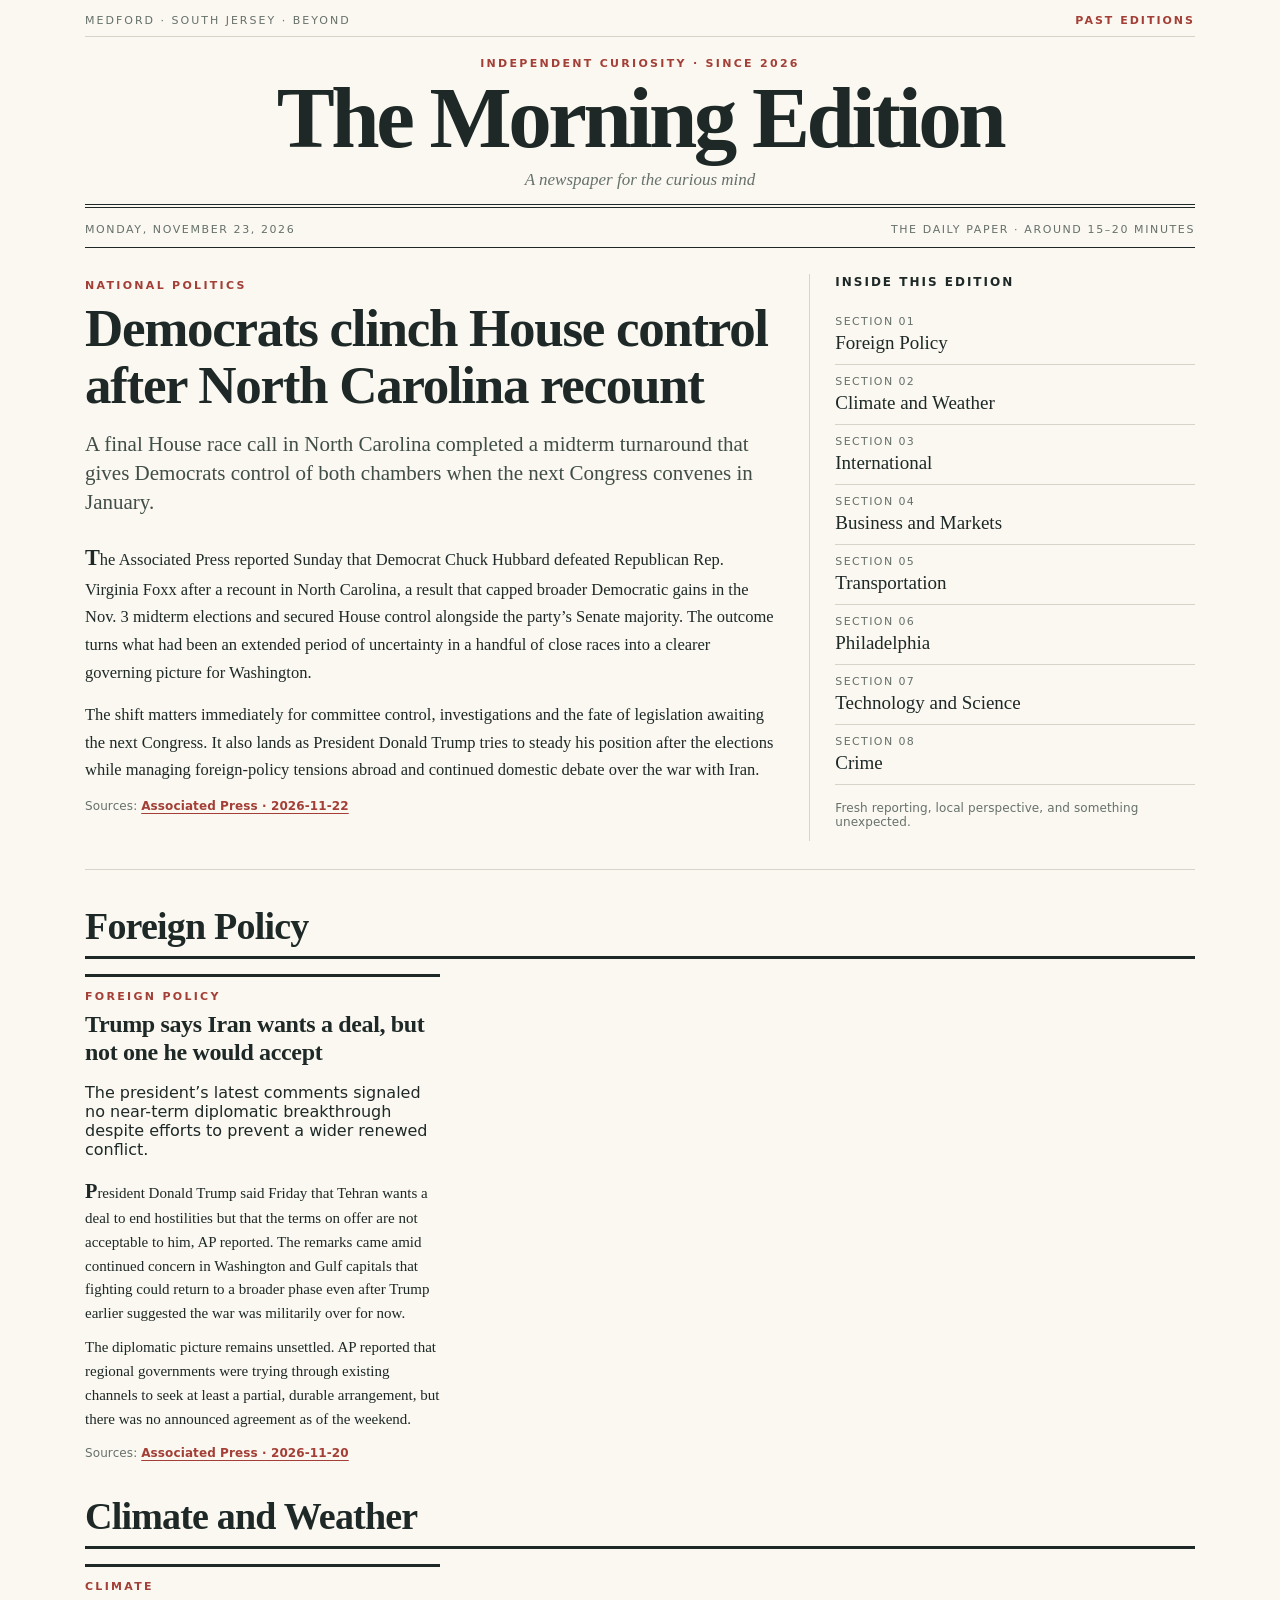
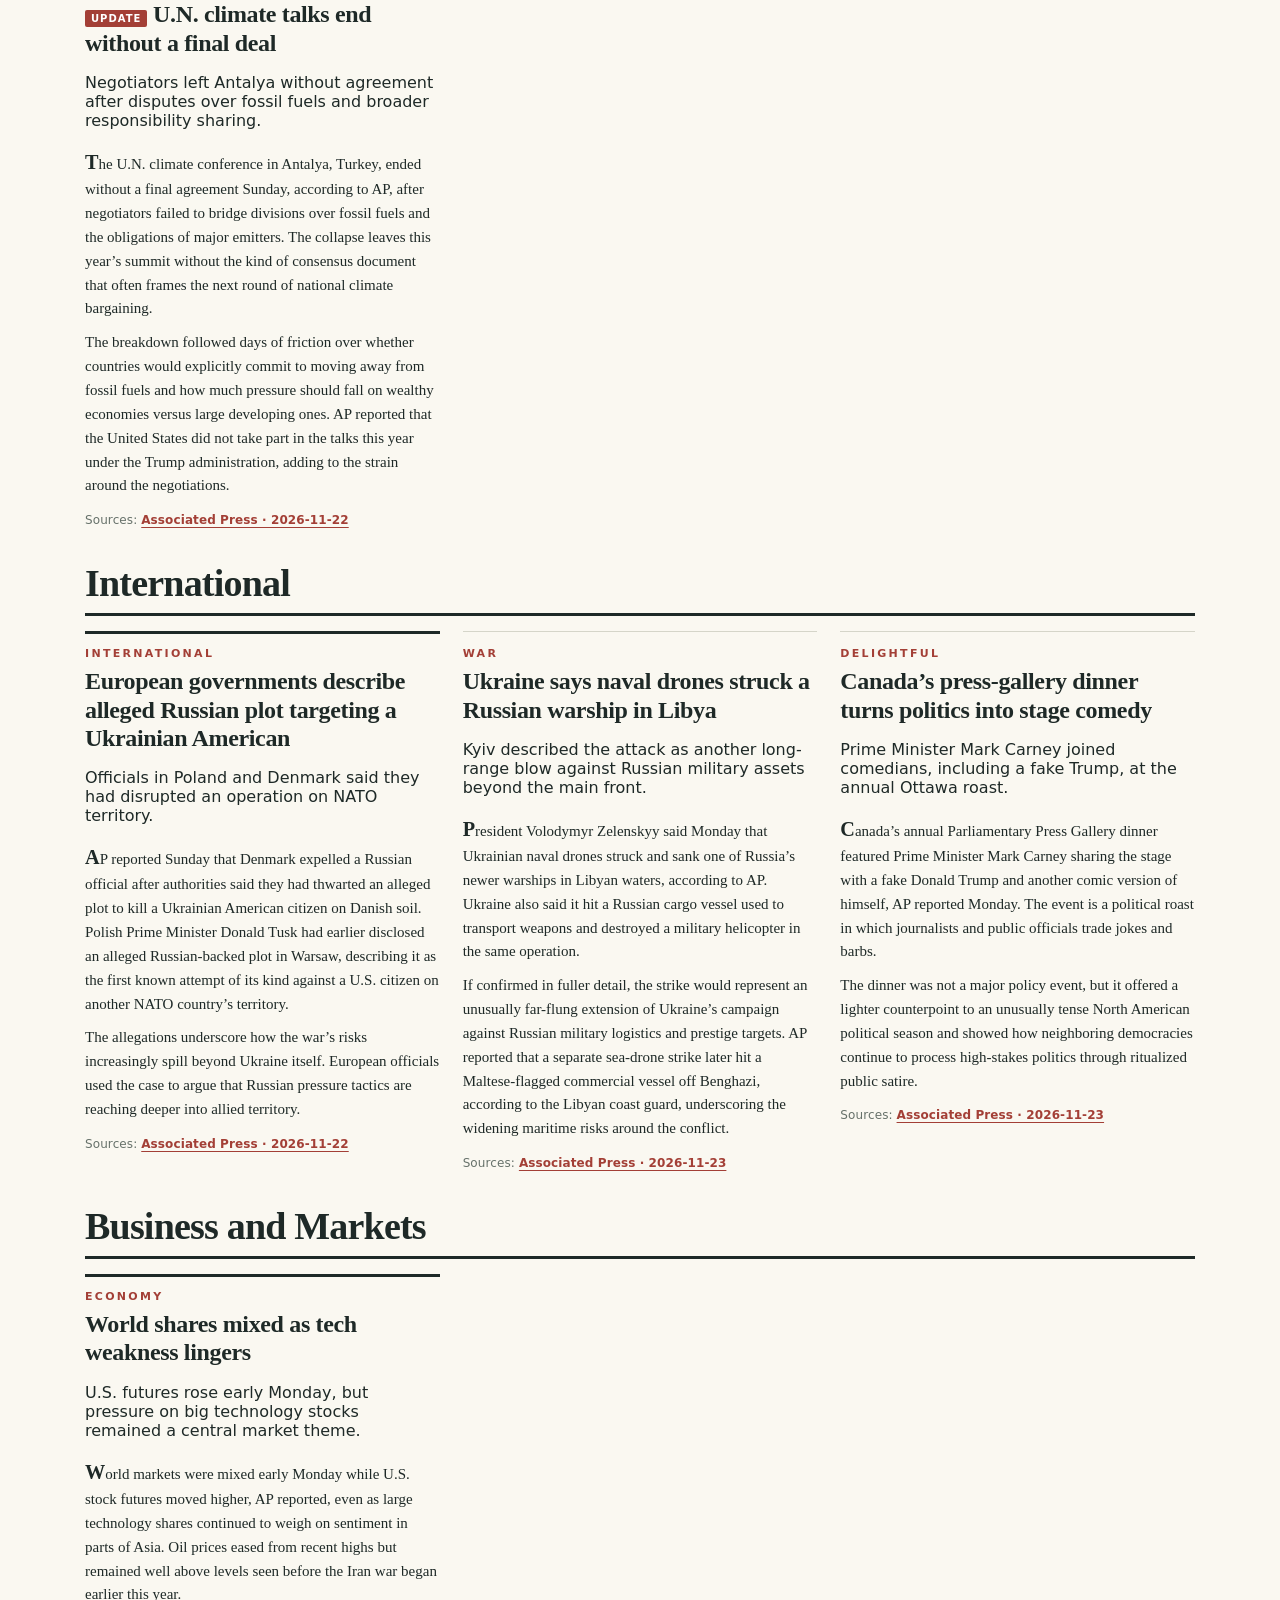
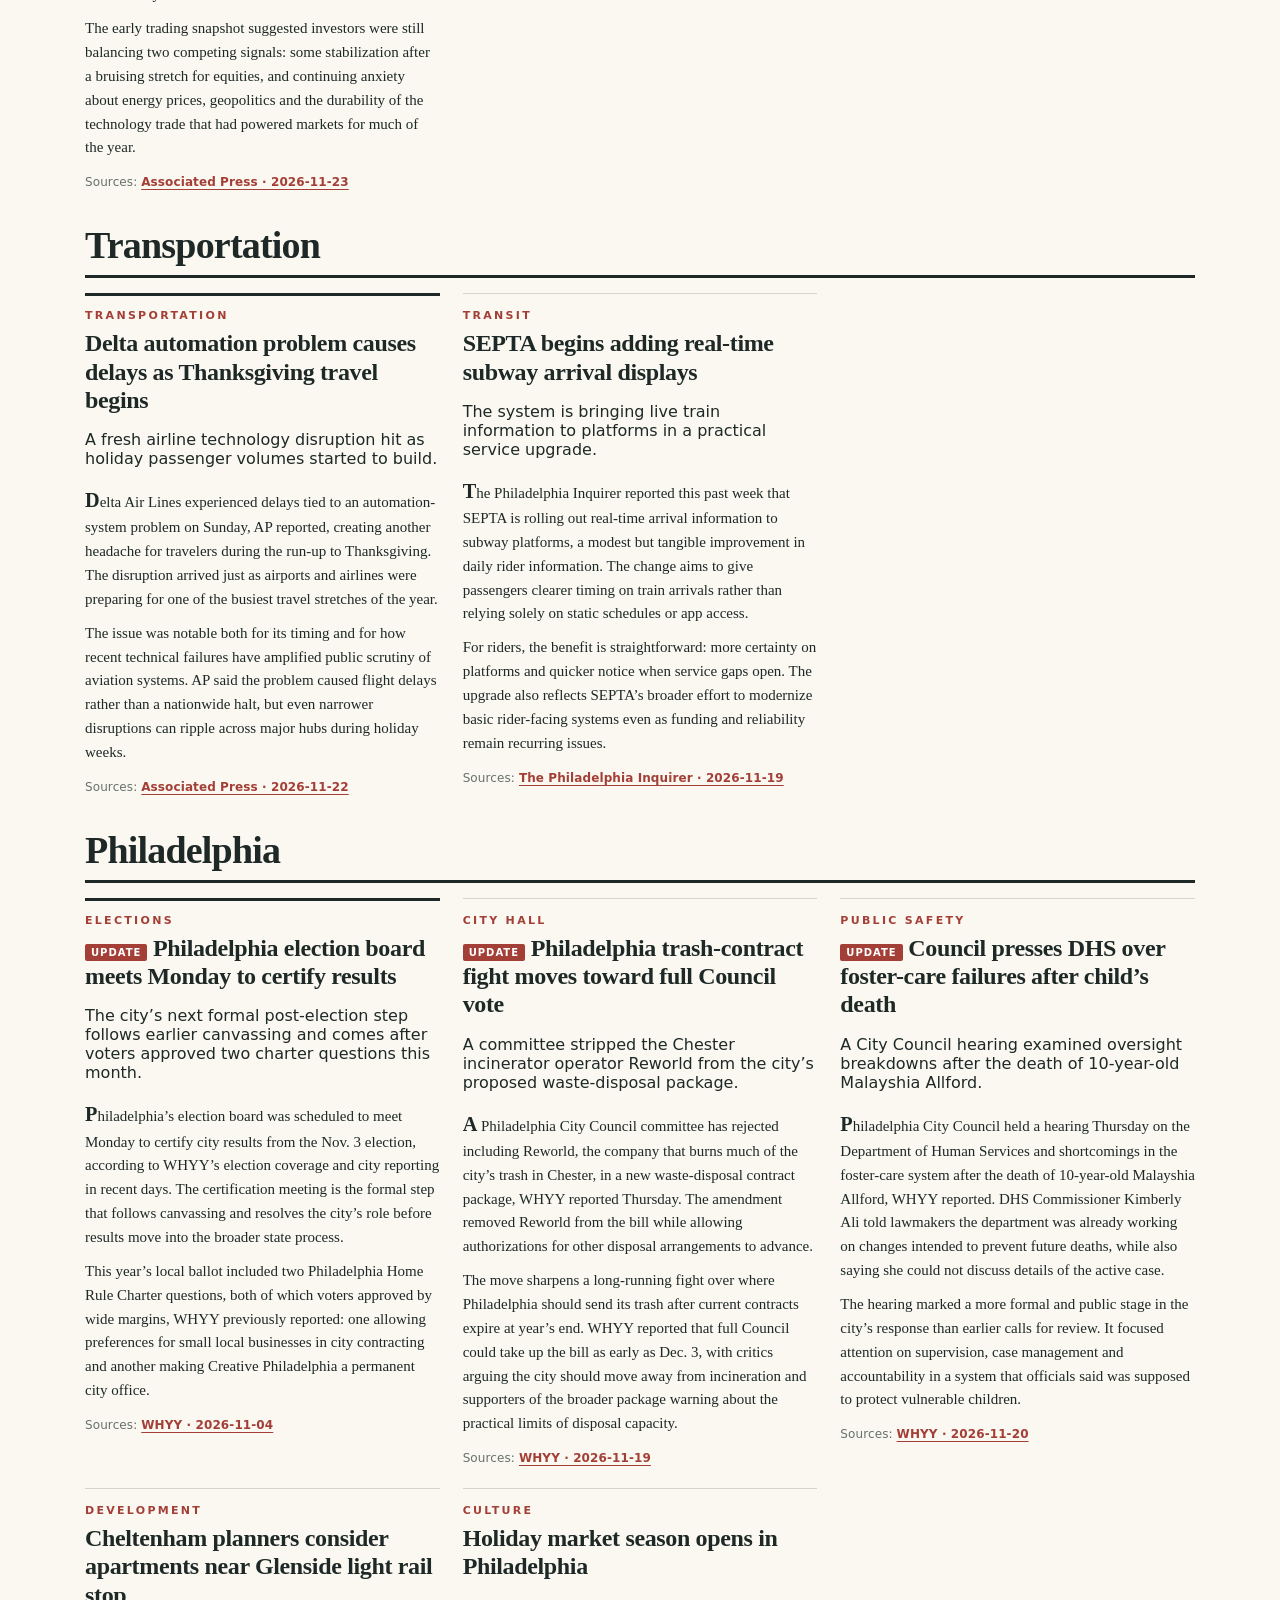
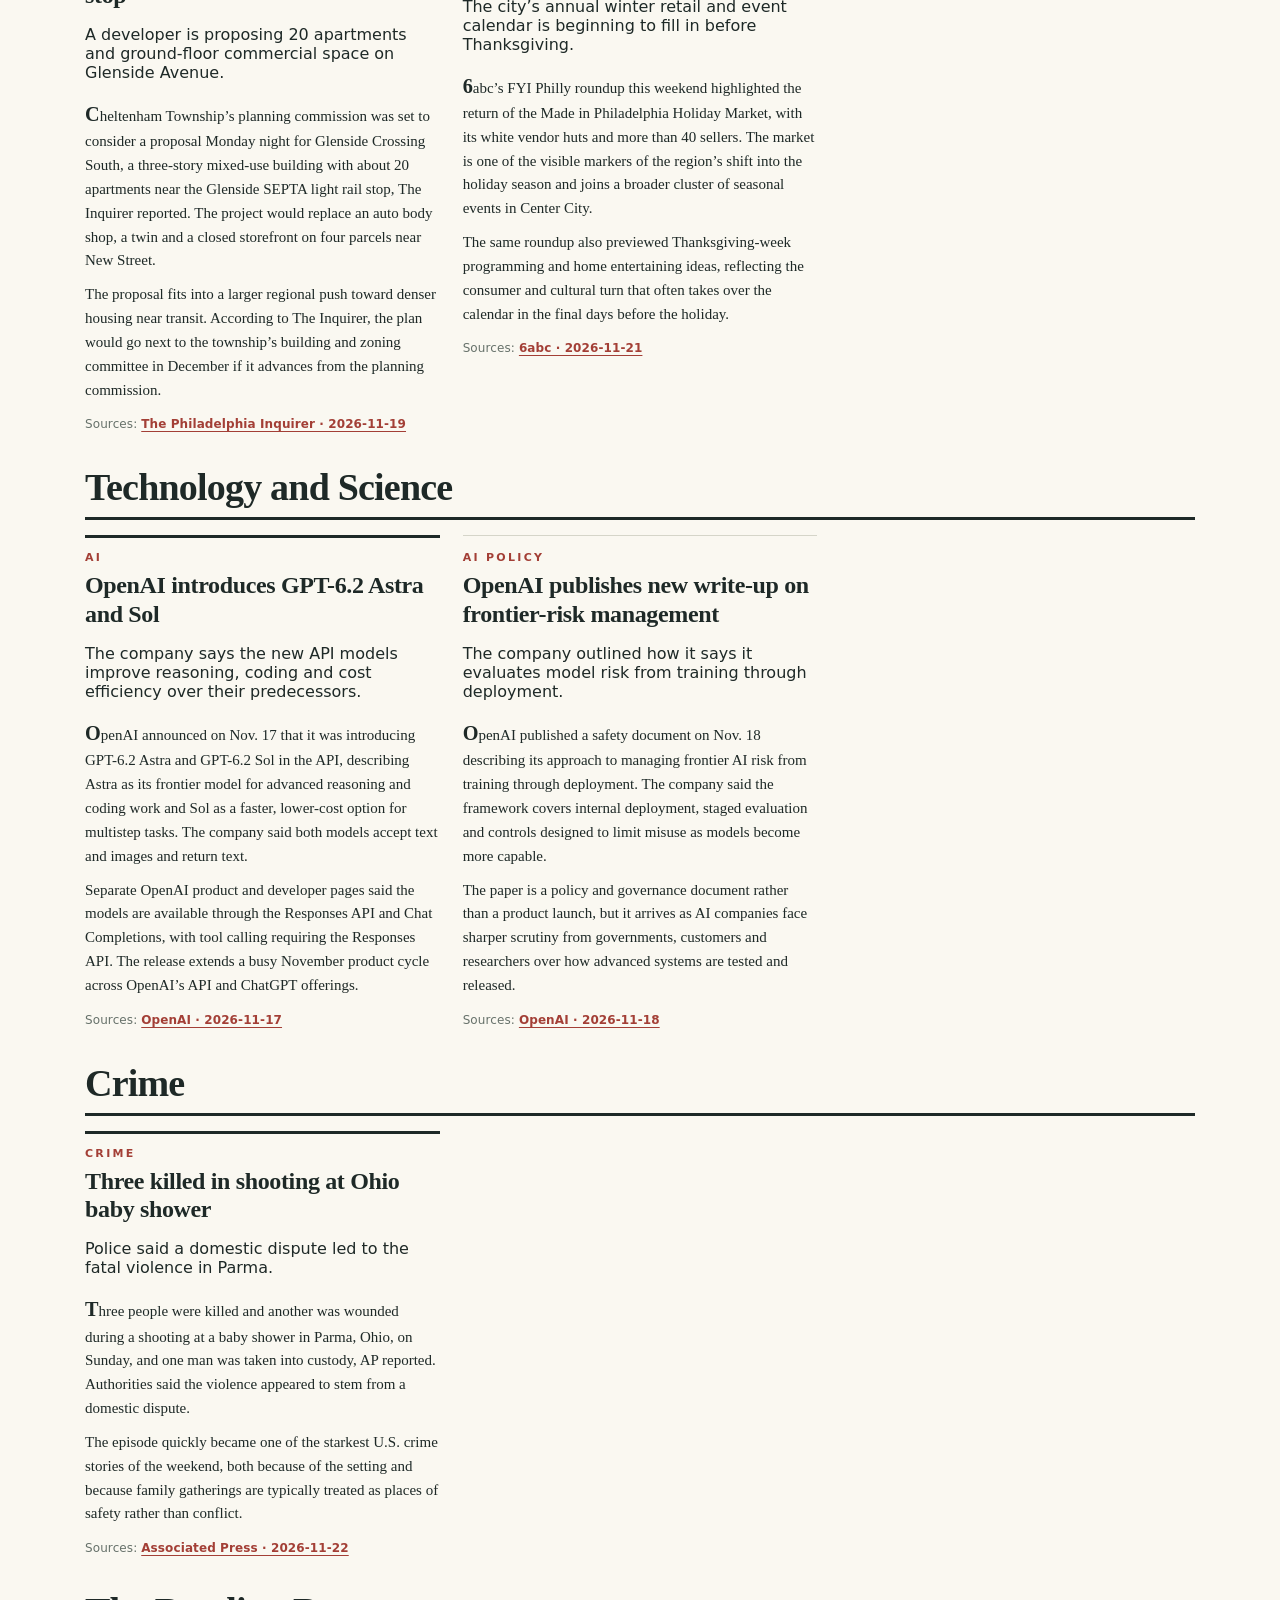
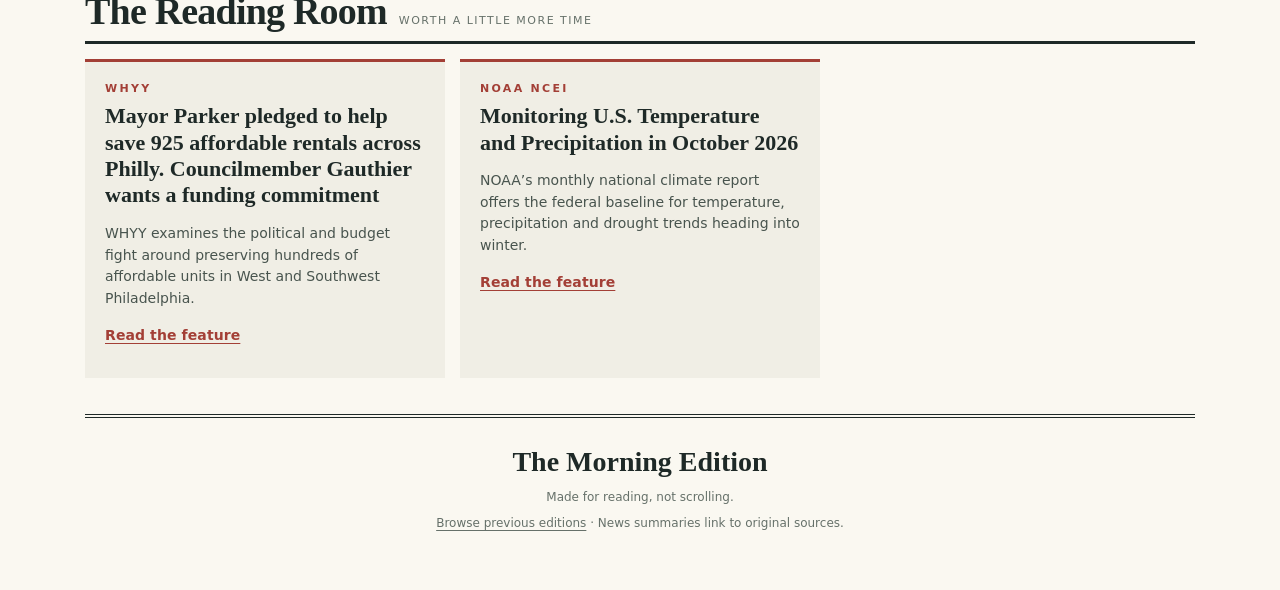
==== commit 71f33618: "Publish Morning Edition 2026-11-23" ====
--- a/site/index.html
+++ b/site/index.html
@@ -2,14 +2,14 @@
 <html lang="en"><head>
 <meta charset="utf-8"><meta name="viewport" content="width=device-width, initial-scale=1">
 <meta name="theme-color" content="#faf8f1"><meta name="description" content="The Morning Edition — a personal newspaper for curious readers.">
-<title>The Morning Edition — Sunday, November 22, 2026</title>
+<title>The Morning Edition — Monday, November 23, 2026</title>
 <link rel="stylesheet" href="styles.css"><link rel="icon" href="data:image/svg+xml,<svg xmlns=%22http://www.w3.org/2000/svg%22 viewBox=%220 0 100 100%22><text y=%22.9em%22 font-size=%2290%22>📰</text></svg>">
 </head><body>
 <div class="shell">
 <header><div class="mini-header"><span>Medford · South Jersey · Beyond</span><a href="archive.html">Past editions</a></div>
 <div class="masthead"><div class="eyebrow">Independent curiosity · Since 2026</div><h1>The Morning Edition</h1><p>A newspaper for the curious mind</p></div>
-<div class="index-line"><span>Sunday, November 22, 2026</span><span>The daily paper · Around 15–20 minutes</span></div></header>
+<div class="index-line"><span>Monday, November 23, 2026</span><span>The daily paper · Around 15–20 minutes</span></div></header>
 
-<main><section class="lead" aria-label="Front page"><article><span class="section-kicker">World</span><h2>Climate talks stall as COP31 draft leaves out fossil fuels</h2><p class="deck">A proposed final agreement at the U.N. climate summit in Turkey has drawn immediate objections because it does not mention fossil fuels or a shift away from coal, oil and gas.</p><div class="article-body"><p>The draft, circulated early Sunday in Antalya, instead emphasizes raising electricity’s share of final energy use to 35% by 2035 and leaves unresolved how much wealthy countries should provide for adaptation and climate finance. Russia backed leaving out explicit fossil-fuel language, while several vulnerable countries and advocacy groups said the text fell short of prior climate commitments.</p><p>The dispute came after the summit had already run past its scheduled close, extending a familiar pattern of late-stage bargaining at recent U.N. climate meetings. Negotiators were still haggling Sunday, leaving uncertain whether countries would accept a thinner consensus document or force another rewrite before the conference adjourns.</p><p>The negotiations come as the International Energy Agency says the upheaval in oil flows and prices has accelerated changes in how countries think about energy security and electrification. The agency described the disruption as the greatest energy shock in history, with consequences likely to persist alongside climate pressures.</p></div><div class="source">Sources: <a target="_blank" rel="noopener noreferrer" href="https://apnews.com/article/f6e36c4caf13ec6fed57c9f077cbd067">Associated Press · 2026-11-22</a> · <a target="_blank" rel="noopener noreferrer" href="https://apnews.com/article/a53b5522e557afd5370c08aee351032b">Associated Press · 2026-11-19</a></div></article><aside class="lead-aside"><h3>Inside this edition</h3><ul class="toc"><li><a href="#section-0"><span>Section 01</span>World</a></li><li><a href="#section-1"><span>Section 02</span>U.S. Politics</a></li><li><a href="#section-2"><span>Section 03</span>Economy</a></li><li><a href="#section-3"><span>Section 04</span>Local Government</a></li><li><a href="#section-4"><span>Section 05</span>Transportation</a></li><li><a href="#section-5"><span>Section 06</span>Elections</a></li><li><a href="#section-6"><span>Section 07</span>Technology</a></li><li><a href="#section-7"><span>Section 08</span>Climate</a></li><li><a href="#section-8"><span>Section 09</span>Space</a></li><li><a href="#section-9"><span>Section 10</span>Sports</a></li></ul><p class="source">Fresh reporting, local perspective, and something unexpected.</p></aside></section><section id="section-0"><div class="section-heading"><h2>World</h2></div><div class="stories"><article class="story"><div class="section-kicker">World</div><h3><span class="update">Update</span> Air alert sounds in Kaliningrad after drone strike and cargo-ship fire</h3><p class="deck">Russian officials reported an air alert in Kaliningrad after online claims of drone activity near a major naval base, while a separate strike set a cargo ship ablaze in the Gulf of Finland.</p><div class="article-body"><p>The developments added to a volatile week around Russia’s Baltic approaches as the war in Ukraine continued to spill into infrastructure and shipping routes beyond the main front. AP reported that the cargo vessel was bound for Kaliningrad, home to a key Baltic Fleet base.</p><p>The incidents followed Russian strikes on Ukrainian cities, including a Saturday attack on Kryvyi Rih, President Volodymyr Zelenskyy’s hometown, that local officials said killed two people and wounded dozens. The widening geography of strikes underscores how the war remains dangerous far from the trench lines.</p></div><div class="source">Sources: <a target="_blank" rel="noopener noreferrer" href="https://apnews.com/article/14fecc1c55d601bb9f5b5fc8c9fb0b94">Associated Press · 2026-11-22</a></div></article><article class="story"><div class="section-kicker">World</div><h3><span class="update">Update</span> Rights groups press for sanctions after world court’s Rohingya genocide ruling</h3><p class="deck">Advocates are urging military and economic sanctions on Myanmar after the International Court of Justice found the state responsible for genocide against the Rohingya.</p><div class="article-body"><p>The ruling itself was covered earlier in the week; the new development is the push for enforcement and accountability after Friday’s reaction from rights groups and U.N. advocates. AP reported that while the ICJ’s decisions are binding, the court has no direct enforcement arm beyond referring noncompliance to the United Nations.</p><p>That leaves the next steps in the hands of governments and the Security Council, where China and Russia could block stronger action. The ruling still adds legal force to years of documentation about the 2017 campaign that drove hundreds of thousands of Rohingya into Bangladesh.</p></div><div class="source">Sources: <a target="_blank" rel="noopener noreferrer" href="https://apnews.com/article/d32c2f2a58942b9a3edb81866a850e65">Associated Press · 2026-11-20</a></div></article><article class="story"><div class="section-kicker">World</div><h3>Iran reports new missile display as tanker attacks add to regional tension</h3><p class="deck">Three tankers were struck as Iran unveiled a new missile launcher at an underground facility and signaled it still has capacity to escalate if fighting with the U.S. and Israel intensifies.</p><div class="article-body"><p>AP’s regional roundup on Saturday said the attacks and weapons display came amid continuing instability across Middle East shipping lanes. Oil flows have continued, but markets and governments remain sensitive to any sign that attacks could again disrupt passage through the Strait of Hormuz and nearby routes.</p><p>The latest incidents come as the Trump administration says Tehran wants a deal but has not accepted terms Washington would support. For shipping companies and importers, even limited attacks can raise insurance costs and complicate routing.</p></div><div class="source">Sources: <a target="_blank" rel="noopener noreferrer" href="https://apnews.com/article/29159a6f3365ff447c0ccbd1d7260f75">Associated Press · 2026-11-21</a></div></article></div></section><section id="section-1"><div class="section-heading"><h2>U.S. Politics</h2></div><div class="stories"><article class="story"><div class="section-kicker">U.S. Politics</div><h3>Trump orders federal contractors to clear some congressional responses with White House</h3><p class="deck">A new executive order directs contractors and subcontractors to consult the administration about congressional inquiries and to withhold material the White House considers privileged.</p><div class="article-body"><p>The order is the latest move in advance of a Democratic-controlled Congress taking office in January after the midterms. It sets up a fresh separation-of-powers fight over oversight, document production and executive privilege.</p><p>The directive applies beyond federal agencies themselves, potentially affecting how outside firms that do business with the government respond to subpoenas and information requests. Democrats are expected to test the order quickly once they assume committee gavels.</p></div><div class="source">Sources: <a target="_blank" rel="noopener noreferrer" href="https://apnews.com/article/9546e1d7acdf3e65b654d1c5162cb0bd">Associated Press · 2026-11-21</a></div></article></div></section><section id="section-2"><div class="section-heading"><h2>Economy</h2></div><div class="stories"><article class="story"><div class="section-kicker">Economy</div><h3>Inflation data and consumer sentiment loom over a market in correction territory</h3><p class="deck">A shortened holiday week will bring fresh readings on consumer confidence, jobless claims and inflation as Wall Street tries to steady itself after a broad selloff.</p><div class="article-body"><p>The Conference Board’s November consumer-confidence survey is due Tuesday, with weekly unemployment claims shifted to Wednesday ahead of Thanksgiving. The backdrop remains a trade-disrupted and energy-shocked economy in which price pressures have spread broadly, even as overall growth has held up better than many forecasters expected.</p><p>The data will help show whether households are absorbing higher costs or pulling back further after recent signs of softer retail spending. Markets have also been digesting a sharp retreat in richly valued AI shares, and the recent selloff has pushed the stock market into correction territory.</p><p>Analysts have tied much of the drop to a reckoning over heavy investment in artificial intelligence after an extended run-up in valuations. Historically, corrections that stop short of bear markets have taken about 130 days on average to bottom, according to data cited by AP from CFRA.</p></div><div class="source">Sources: <a target="_blank" rel="noopener noreferrer" href="https://apnews.com/article/6c207f517113ab0e65c60ac3ee66440e">Associated Press · 2026-11-21</a> · <a target="_blank" rel="noopener noreferrer" href="https://apnews.com/article/e69b0efcc423bc91871c1afabf36742d">Associated Press · 2026-11-21</a></div></article></div></section><section id="section-3"><div class="section-heading"><h2>Local Government</h2></div><div class="stories"><article class="story"><div class="section-kicker">Local Government</div><h3><span class="update">Update</span> Council hearings turn tense over foster-care failures and waste contracts</h3><p class="deck">Philadelphia officials faced sharp questioning over the death of a 10-year-old girl in foster care, while lawmakers also moved to strip Reworld from a proposed trash contract package.</p><div class="article-body"><p>At a hearing updated Friday evening, Commissioner Kimberly Ali said a gap in Pennsylvania’s resource-family registry helped allow Carprice Williams to care for Malayshia Allford despite earlier warning signs. Councilmember Cindy Bass rejected the explanation as insufficient, calling the death preventable and a failure on a colossal scale.</p><p>Williams has been charged with murder after the girl was found dead in a car in Lindenwold, New Jersey. Council members also pressed the administration on foster-home oversight, caseloads and whether more money should go toward keeping families together before children enter care.</p><p>In a separate move, a Council committee refused to advance a new waste-disposal deal with Reworld, removing the company from legislation authorizing three contracts. The vote marked a setback for Mayor Cherelle Parker’s sanitation plan and for Reworld, whose Chester incinerator has long drawn environmental-justice objections.</p></div><div class="source">Sources: <a target="_blank" rel="noopener noreferrer" href="https://whyy.org/articles/philadelphia-city-council-human-service-department-hearing/">WHYY · 2026-11-20</a> · <a target="_blank" rel="noopener noreferrer" href="https://whyy.org/articles/philadelphia-city-council-committee-rejects-reworld-incinerator-contract/">WHYY · 2026-11-19</a></div></article></div></section><section id="section-4"><div class="section-heading"><h2>Transportation</h2></div><div class="stories"><article class="story"><div class="section-kicker">Transportation</div><h3><span class="update">Update</span> Marathon weekend, Eagles game and wet weather converge in Philadelphia</h3><p class="deck">Philadelphia entered a packed weekend of marathon closures and Sunday football traffic with showers, drizzle and fog in the regional forecast.</p><div class="article-body"><p>6abc reported Friday that road closures were already reshaping movement around Center City ahead of marathon events, with vendors hoping crowds would offset the inconvenience. Sunday also brings the Eagles-Steelers game, adding another large draw to a transportation network already under strain.</p><p>Forecast data for Medford show drizzle and areas of fog Sunday morning, with spotty showers and a high near 65 degrees before drier and warmer weather Monday. The weather should improve for early Thanksgiving-week travel by Tuesday, when sunshine and cooler temperatures are expected.</p></div><div class="source">Sources: <a target="_blank" rel="noopener noreferrer" href="https://latency.6abc.com/post/philadelphia-gears-busy-weekend-marathon-eagles-game-possible-stormy-weather/20061482/">6abc / Weather tool · 2026-11-21</a></div></article></div></section><section id="section-5"><div class="section-heading"><h2>Elections</h2></div><div class="stories"><article class="story"><div class="section-kicker">Elections</div><h3>Philadelphia election certification meeting remains on Monday’s calendar</h3><p class="deck">City election officials are scheduled to meet Monday to certify results after the post-election canvass period.</p><div class="article-body"><p>The meeting had already been set after the Nov. 3 election, but it remains a key administrative milestone as counties across Pennsylvania finalize midterm returns. Certification is typically procedural, though it can draw attention when close races or ballot questions are involved.</p><p>Philadelphia voters also considered charter amendments this year, including one that would make Creative Philadelphia a permanent part of city government, according to WHYY’s election guide published ahead of the vote.</p></div><div class="source">Sources: <a target="_blank" rel="noopener noreferrer" href="https://whyy.org/articles/election-2026-philadelphia-ballot-questions/">WHYY · 2026-10-30</a></div></article></div></section><section id="section-6"><div class="section-heading"><h2>Technology</h2></div><div class="stories"><article class="story"><div class="section-kicker">Technology</div><h3>OpenAI expands product lineup with new models and a broader rollout of ChatGPT Space</h3><p class="deck">OpenAI has introduced GPT-6.2 Astra and Sol for API and product tiers while also rolling out its collaborative workspace, Space, to Plus subscribers.</p><div class="article-body"><p>OpenAI’s product and developer release notes say GPT-6.2 Astra and GPT-6.2 Sol became available Nov. 17 through the Responses API and Chat Completions, with Astra positioned for more demanding reasoning and coding and Sol for faster, lower-cost work. The company also outlined new background-completion options in the API.</p><p>OpenAI says ChatGPT Space is expanding globally to Plus users 18 and older on web, desktop, iOS and Android, replacing Library as the home for pages, slides, images and uploaded files. Shared pages and presentations still require sign-in and an eligible account to open, and public links are not available. The releases reflect how major AI products are moving from chat interfaces toward collaborative work surfaces.</p></div><div class="source">Sources: <a target="_blank" rel="noopener noreferrer" href="https://help-lb.openai.com/en/articles/6825453-chatgpt-release-notes">OpenAI Help Center · 2026-11-20</a> · <a target="_blank" rel="noopener noreferrer" href="https://openai.com/news/product-releases/?display=list">OpenAI · 2026-11-17</a></div></article><article class="story"><div class="section-kicker">Technology Policy</div><h3>OpenAI opens CSAM image classifier to approved organizations at no cost</h3><p class="deck">A child-safety tool announced this week is designed to help approved organizations prioritize images for human review, including possible AI-generated abuse material.</p><div class="article-body"><p>OpenAI’s API changelog says the classifier returns separate signals for potential child sexual abuse material and potential AI-generated CSAM. The company said approved organizations can use it through the moderations endpoint without charge.</p><p>The release shows how AI companies are increasingly packaging safety systems as stand-alone products rather than only internal safeguards. It also underscores how synthetic media is complicating already difficult moderation and investigative work.</p></div><div class="source">Sources: <a target="_blank" rel="noopener noreferrer" href="https://developers.openai.com/api/docs/changelog?mw_entry=2026-09-29-99a06ddef837dc53">OpenAI API · 2026-11-16</a></div></article></div></section><section id="section-7"><div class="section-heading"><h2>Climate</h2></div><div class="stories"><article class="story"><div class="section-kicker">Climate</div><h3>NOAA says warm stretch continued in October as winter outlook favors El Niño</h3><p class="deck">Federal forecasters say the contiguous United States remained above its 20th-century temperature average for a 21st straight month, and El Niño is likely to persist into winter.</p><div class="article-body"><p>NOAA’s National Centers for Environmental Information said October 2026 continued a long stretch of warmth and cataloged notable weather and climate events around the country. The report offers more context for a year that has mixed persistent heat with volatile regional storms.</p><p>The Climate Prediction Center’s seasonal outlook issued this month says December-January-February temperature and precipitation patterns are being shaped in part by El Niño. Seasonal outlooks do not specify local storm tracks weeks in advance, but they guide expectations for heating demand, snow probabilities and water management.</p></div><div class="source">Sources: <a target="_blank" rel="noopener noreferrer" href="https://www.ncei.noaa.gov/news/national-climate-202610">NOAA NCEI · 2026-11-13</a> · <a target="_blank" rel="noopener noreferrer" href="https://www.cpc.ncep.noaa.gov/products/predictions/30day/fxus05.html">NOAA Climate Prediction Center · 2026-11-19</a></div></article></div></section><section id="section-8"><div class="section-heading"><h2>Space</h2></div><div class="stories"><article class="story"><div class="section-kicker">Space</div><h3>NASA’s latest sky note turns back to Voyager’s Neptune encounter</h3><p class="deck">NASA’s science posting for Nov. 21 highlighted Astronomy Picture of the Day’s look at Voyager’s view of Neptune.</p><div class="article-body"><p>The item is not a new mission event, but it arrives days after renewed attention on Voyager 1’s distance from Earth. NASA’s Nov. 21 science page featured the APOD entry centered on the spacecraft’s Neptune-era imagery.</p><p>The post offers an archival glance at one of the program’s defining moments rather than a fresh operational milestone.</p></div><div class="source">Sources: <a target="_blank" rel="noopener noreferrer" href="https://science.nasa.gov/2026/11/21/">NASA Science · 2026-11-21</a></div></article></div></section><section id="section-9"><div class="section-heading"><h2>Sports</h2></div><div class="stories"><article class="story"><div class="section-kicker">NFL</div><h3><span class="update">Update</span> Eagles host Steelers on Sunday as roster moves pile up before kickoff</h3><p class="deck">Philadelphia is at home against Pittsburgh today, with the Eagles making late roster moves and confirming DeVonta Smith is available.</p><div class="article-body"><p>The NFL schedule lists Steelers at Eagles for Sunday, Nov. 22, and the team’s news page says Philadelphia activated running back Will Shipley, placed linebacker Zack Baun and receiver Dontayvion Wicks on injured reserve, and elevated two practice-squad defenders for the game. Another team post said Smith is good to go.</p><p>The Eagles also confirmed earlier this month that the game was moved to a 1 p.m. kickoff. Team coverage this week framed it as the start of the second half for Philadelphia against a Steelers club listed by the Eagles at 6-3 entering Sunday.</p></div><div class="source">Sources: <a target="_blank" rel="noopener noreferrer" href="https://www.philadelphiaeagles.com/news/">Philadelphia Eagles / Sports tool · 2026-11-22</a></div></article><article class="story"><div class="section-kicker">NHL</div><h3><span class="update">Update</span> Flyers halt Montreal, extending a busy swing after two comeback-filled games</h3><p class="deck">Philadelphia’s official team site posted a Sunday item indicating a win over Montreal after this week’s victories over Ottawa and Buffalo.</p><div class="article-body"><p>The Flyers entered the weekend after a dramatic stretch that included a 6-5 overtime comeback against the Senators and a 4-3 win over the Sabres. Sunday’s team post signals that Philadelphia followed that run with another result in Montreal, though the headline page available Sunday morning did not display the final score in the excerpt.</p><p>With the club playing frequently through late November, the run offers a burst of momentum during a crowded part of the NHL calendar. A fuller box score would require the individual game recap, but the official site confirms the outcome direction.</p></div><div class="source">Sources: <a target="_blank" rel="noopener noreferrer" href="https://www.nhl.com/flyers/news/">Philadelphia Flyers · 2026-11-22</a></div></article><article class="story"><div class="section-kicker">MLB</div><h3>Phillies head deeper into the offseason without a major new club announcement</h3><p class="deck">Philadelphia’s official news page showed offseason and ticketing material Sunday but no clearly posted fresh baseball move of major significance.</p><div class="article-body"><p>With the Phillies eliminated earlier and no verified new transaction available from the club page retrieved Sunday, the team enters Thanksgiving week in a quieter stretch than the Eagles, Sixers or Flyers. Offseason developments can move quickly, but none was sufficiently confirmed from the available direct source material to warrant a separate headline story today.</p></div><div class="source">Sources: <a target="_blank" rel="noopener noreferrer" href="https://www.mlb.com/phillies/news">Philadelphia Phillies</a></div></article></div></section><section><div class="section-heading"><h2>The Reading Room</h2><small>Worth a little more time</small></div><div class="reads"><article class="read"><div class="section-kicker">The Philadelphia Inquirer</div><h3>Philadelphia judges using AI through a UPenn pilot program</h3><p>The Inquirer’s Nov. 20 morning newsletter points to reporting on how artificial-intelligence tools are beginning to enter judicial chambers in Philadelphia.</p><p class="source"><a target="_blank" rel="noopener noreferrer" href="https://www.inquirer.com/newsletters/morning/philadelphia-judges-using-artificial-intelligence-ai-penn-program-20261120.html">Read the feature</a></p></article><article class="read"><div class="section-kicker">WHYY</div><h3>Things to do around Philly: Philadelphia Marathon, ‘Frozen’</h3><p>A weekend cultural guide from WHYY, published Nov. 19, with events across the region including South Jersey stops.</p><p class="source"><a target="_blank" rel="noopener noreferrer" href="https://whyy.org/articles/things-to-do-november-2026-weekend-3/">Read the feature</a></p></article><article class="read"><div class="section-kicker">WHYY</div><h3>A look at the Philadelphia foster care system</h3><p>WHYY’s Nov. 9 audio segment provides broader background on the system now under intense scrutiny after Malayshia Allford’s death.</p><p class="source"><a target="_blank" rel="noopener noreferrer" href="https://whyy.org/episodes/a-look-at-the-philadelphia-foster-care-system/">Read the feature</a></p></article></div></section></main>
+<main><section class="lead" aria-label="Front page"><article><span class="section-kicker">National Politics</span><h2>Democrats clinch House control after North Carolina recount</h2><p class="deck">A final House race call in North Carolina completed a midterm turnaround that gives Democrats control of both chambers when the next Congress convenes in January.</p><div class="article-body"><p>The Associated Press reported Sunday that Democrat Chuck Hubbard defeated Republican Rep. Virginia Foxx after a recount in North Carolina, a result that capped broader Democratic gains in the Nov. 3 midterm elections and secured House control alongside the party’s Senate majority. The outcome turns what had been an extended period of uncertainty in a handful of close races into a clearer governing picture for Washington.</p><p>The shift matters immediately for committee control, investigations and the fate of legislation awaiting the next Congress. It also lands as President Donald Trump tries to steady his position after the elections while managing foreign-policy tensions abroad and continued domestic debate over the war with Iran.</p></div><div class="source">Sources: <a target="_blank" rel="noopener noreferrer" href="https://apnews.com/article/23732afcd78a853e98acd9b72d0cbd14">Associated Press · 2026-11-22</a></div></article><aside class="lead-aside"><h3>Inside this edition</h3><ul class="toc"><li><a href="#section-0"><span>Section 01</span>Foreign Policy</a></li><li><a href="#section-1"><span>Section 02</span>Climate and Weather</a></li><li><a href="#section-2"><span>Section 03</span>International</a></li><li><a href="#section-3"><span>Section 04</span>Business and Markets</a></li><li><a href="#section-4"><span>Section 05</span>Transportation</a></li><li><a href="#section-5"><span>Section 06</span>Philadelphia</a></li><li><a href="#section-6"><span>Section 07</span>Technology and Science</a></li><li><a href="#section-7"><span>Section 08</span>Crime</a></li></ul><p class="source">Fresh reporting, local perspective, and something unexpected.</p></aside></section><section id="section-0"><div class="section-heading"><h2>Foreign Policy</h2></div><div class="stories"><article class="story"><div class="section-kicker">Foreign Policy</div><h3>Trump says Iran wants a deal, but not one he would accept</h3><p class="deck">The president’s latest comments signaled no near-term diplomatic breakthrough despite efforts to prevent a wider renewed conflict.</p><div class="article-body"><p>President Donald Trump said Friday that Tehran wants a deal to end hostilities but that the terms on offer are not acceptable to him, AP reported. The remarks came amid continued concern in Washington and Gulf capitals that fighting could return to a broader phase even after Trump earlier suggested the war was militarily over for now.</p><p>The diplomatic picture remains unsettled. AP reported that regional governments were trying through existing channels to seek at least a partial, durable arrangement, but there was no announced agreement as of the weekend.</p></div><div class="source">Sources: <a target="_blank" rel="noopener noreferrer" href="https://apnews.com/article/8fd6dcd6dc4a1a77437cedc4567fbee8">Associated Press · 2026-11-20</a></div></article></div></section><section id="section-1"><div class="section-heading"><h2>Climate and Weather</h2></div><div class="stories"><article class="story"><div class="section-kicker">Climate</div><h3><span class="update">Update</span> U.N. climate talks end without a final deal</h3><p class="deck">Negotiators left Antalya without agreement after disputes over fossil fuels and broader responsibility sharing.</p><div class="article-body"><p>The U.N. climate conference in Antalya, Turkey, ended without a final agreement Sunday, according to AP, after negotiators failed to bridge divisions over fossil fuels and the obligations of major emitters. The collapse leaves this year’s summit without the kind of consensus document that often frames the next round of national climate bargaining.</p><p>The breakdown followed days of friction over whether countries would explicitly commit to moving away from fossil fuels and how much pressure should fall on wealthy economies versus large developing ones. AP reported that the United States did not take part in the talks this year under the Trump administration, adding to the strain around the negotiations.</p></div><div class="source">Sources: <a target="_blank" rel="noopener noreferrer" href="https://apnews.com/article/baed7f1491d16a00ee9b60a35596e1f6">Associated Press · 2026-11-22</a></div></article></div></section><section id="section-2"><div class="section-heading"><h2>International</h2></div><div class="stories"><article class="story"><div class="section-kicker">International</div><h3>European governments describe alleged Russian plot targeting a Ukrainian American</h3><p class="deck">Officials in Poland and Denmark said they had disrupted an operation on NATO territory.</p><div class="article-body"><p>AP reported Sunday that Denmark expelled a Russian official after authorities said they had thwarted an alleged plot to kill a Ukrainian American citizen on Danish soil. Polish Prime Minister Donald Tusk had earlier disclosed an alleged Russian-backed plot in Warsaw, describing it as the first known attempt of its kind against a U.S. citizen on another NATO country’s territory.</p><p>The allegations underscore how the war’s risks increasingly spill beyond Ukraine itself. European officials used the case to argue that Russian pressure tactics are reaching deeper into allied territory.</p></div><div class="source">Sources: <a target="_blank" rel="noopener noreferrer" href="https://apnews.com/article/291d2e6c33441c06963c4807c32eb7cd">Associated Press · 2026-11-22</a></div></article><article class="story"><div class="section-kicker">War</div><h3>Ukraine says naval drones struck a Russian warship in Libya</h3><p class="deck">Kyiv described the attack as another long-range blow against Russian military assets beyond the main front.</p><div class="article-body"><p>President Volodymyr Zelenskyy said Monday that Ukrainian naval drones struck and sank one of Russia’s newer warships in Libyan waters, according to AP. Ukraine also said it hit a Russian cargo vessel used to transport weapons and destroyed a military helicopter in the same operation.</p><p>If confirmed in fuller detail, the strike would represent an unusually far-flung extension of Ukraine’s campaign against Russian military logistics and prestige targets. AP reported that a separate sea-drone strike later hit a Maltese-flagged commercial vessel off Benghazi, according to the Libyan coast guard, underscoring the widening maritime risks around the conflict.</p></div><div class="source">Sources: <a target="_blank" rel="noopener noreferrer" href="https://apnews.com/article/c382f8eb06dca7d87e89bc6c18ba7d61">Associated Press · 2026-11-23</a></div></article><article class="story"><div class="section-kicker">Delightful</div><h3>Canada’s press-gallery dinner turns politics into stage comedy</h3><p class="deck">Prime Minister Mark Carney joined comedians, including a fake Trump, at the annual Ottawa roast.</p><div class="article-body"><p>Canada’s annual Parliamentary Press Gallery dinner featured Prime Minister Mark Carney sharing the stage with a fake Donald Trump and another comic version of himself, AP reported Monday. The event is a political roast in which journalists and public officials trade jokes and barbs.</p><p>The dinner was not a major policy event, but it offered a lighter counterpoint to an unusually tense North American political season and showed how neighboring democracies continue to process high-stakes politics through ritualized public satire.</p></div><div class="source">Sources: <a target="_blank" rel="noopener noreferrer" href="https://apnews.com/article/75c0aa1ae75143e2cd044fc289149d44">Associated Press · 2026-11-23</a></div></article></div></section><section id="section-3"><div class="section-heading"><h2>Business and Markets</h2></div><div class="stories"><article class="story"><div class="section-kicker">Economy</div><h3>World shares mixed as tech weakness lingers</h3><p class="deck">U.S. futures rose early Monday, but pressure on big technology stocks remained a central market theme.</p><div class="article-body"><p>World markets were mixed early Monday while U.S. stock futures moved higher, AP reported, even as large technology shares continued to weigh on sentiment in parts of Asia. Oil prices eased from recent highs but remained well above levels seen before the Iran war began earlier this year.</p><p>The early trading snapshot suggested investors were still balancing two competing signals: some stabilization after a bruising stretch for equities, and continuing anxiety about energy prices, geopolitics and the durability of the technology trade that had powered markets for much of the year.</p></div><div class="source">Sources: <a target="_blank" rel="noopener noreferrer" href="https://apnews.com/article/49ba1beba78fa4ed2bd5898029f79c91">Associated Press · 2026-11-23</a></div></article></div></section><section id="section-4"><div class="section-heading"><h2>Transportation</h2></div><div class="stories"><article class="story"><div class="section-kicker">Transportation</div><h3>Delta automation problem causes delays as Thanksgiving travel begins</h3><p class="deck">A fresh airline technology disruption hit as holiday passenger volumes started to build.</p><div class="article-body"><p>Delta Air Lines experienced delays tied to an automation-system problem on Sunday, AP reported, creating another headache for travelers during the run-up to Thanksgiving. The disruption arrived just as airports and airlines were preparing for one of the busiest travel stretches of the year.</p><p>The issue was notable both for its timing and for how recent technical failures have amplified public scrutiny of aviation systems. AP said the problem caused flight delays rather than a nationwide halt, but even narrower disruptions can ripple across major hubs during holiday weeks.</p></div><div class="source">Sources: <a target="_blank" rel="noopener noreferrer" href="https://apnews.com/article/d4bdb732da930205ec3453d35c28daa2">Associated Press · 2026-11-22</a></div></article><article class="story"><div class="section-kicker">Transit</div><h3>SEPTA begins adding real-time subway arrival displays</h3><p class="deck">The system is bringing live train information to platforms in a practical service upgrade.</p><div class="article-body"><p>The Philadelphia Inquirer reported this past week that SEPTA is rolling out real-time arrival information to subway platforms, a modest but tangible improvement in daily rider information. The change aims to give passengers clearer timing on train arrivals rather than relying solely on static schedules or app access.</p><p>For riders, the benefit is straightforward: more certainty on platforms and quicker notice when service gaps open. The upgrade also reflects SEPTA’s broader effort to modernize basic rider-facing systems even as funding and reliability remain recurring issues.</p></div><div class="source">Sources: <a target="_blank" rel="noopener noreferrer" href="https://www.inquirer.com/newsletters/morning/septa-train-arrival-display-philadelphia-chester-trash-city-council-20261119.html">The Philadelphia Inquirer · 2026-11-19</a></div></article></div></section><section id="section-5"><div class="section-heading"><h2>Philadelphia</h2></div><div class="stories"><article class="story"><div class="section-kicker">Elections</div><h3><span class="update">Update</span> Philadelphia election board meets Monday to certify results</h3><p class="deck">The city’s next formal post-election step follows earlier canvassing and comes after voters approved two charter questions this month.</p><div class="article-body"><p>Philadelphia’s election board was scheduled to meet Monday to certify city results from the Nov. 3 election, according to WHYY’s election coverage and city reporting in recent days. The certification meeting is the formal step that follows canvassing and resolves the city’s role before results move into the broader state process.</p><p>This year’s local ballot included two Philadelphia Home Rule Charter questions, both of which voters approved by wide margins, WHYY previously reported: one allowing preferences for small local businesses in city contracting and another making Creative Philadelphia a permanent city office.</p></div><div class="source">Sources: <a target="_blank" rel="noopener noreferrer" href="https://whyy.org/live/election-2026-pennsylvania-live-updates-midterms-new-jersey-delaware/">WHYY · 2026-11-04</a></div></article><article class="story"><div class="section-kicker">City Hall</div><h3><span class="update">Update</span> Philadelphia trash-contract fight moves toward full Council vote</h3><p class="deck">A committee stripped the Chester incinerator operator Reworld from the city’s proposed waste-disposal package.</p><div class="article-body"><p>A Philadelphia City Council committee has rejected including Reworld, the company that burns much of the city’s trash in Chester, in a new waste-disposal contract package, WHYY reported Thursday. The amendment removed Reworld from the bill while allowing authorizations for other disposal arrangements to advance.</p><p>The move sharpens a long-running fight over where Philadelphia should send its trash after current contracts expire at year’s end. WHYY reported that full Council could take up the bill as early as Dec. 3, with critics arguing the city should move away from incineration and supporters of the broader package warning about the practical limits of disposal capacity.</p></div><div class="source">Sources: <a target="_blank" rel="noopener noreferrer" href="https://whyy.org/articles/philadelphia-city-council-committee-rejects-reworld-incinerator-contract/">WHYY · 2026-11-19</a></div></article><article class="story"><div class="section-kicker">Public Safety</div><h3><span class="update">Update</span> Council presses DHS over foster-care failures after child’s death</h3><p class="deck">A City Council hearing examined oversight breakdowns after the death of 10-year-old Malayshia Allford.</p><div class="article-body"><p>Philadelphia City Council held a hearing Thursday on the Department of Human Services and shortcomings in the foster-care system after the death of 10-year-old Malayshia Allford, WHYY reported. DHS Commissioner Kimberly Ali told lawmakers the department was already working on changes intended to prevent future deaths, while also saying she could not discuss details of the active case.</p><p>The hearing marked a more formal and public stage in the city’s response than earlier calls for review. It focused attention on supervision, case management and accountability in a system that officials said was supposed to protect vulnerable children.</p></div><div class="source">Sources: <a target="_blank" rel="noopener noreferrer" href="https://whyy.org/articles/philadelphia-city-council-human-service-department-hearing/">WHYY · 2026-11-20</a></div></article><article class="story"><div class="section-kicker">Development</div><h3>Cheltenham planners consider apartments near Glenside light rail stop</h3><p class="deck">A developer is proposing 20 apartments and ground-floor commercial space on Glenside Avenue.</p><div class="article-body"><p>Cheltenham Township’s planning commission was set to consider a proposal Monday night for Glenside Crossing South, a three-story mixed-use building with about 20 apartments near the Glenside SEPTA light rail stop, The Inquirer reported. The project would replace an auto body shop, a twin and a closed storefront on four parcels near New Street.</p><p>The proposal fits into a larger regional push toward denser housing near transit. According to The Inquirer, the plan would go next to the township’s building and zoning committee in December if it advances from the planning commission.</p></div><div class="source">Sources: <a target="_blank" rel="noopener noreferrer" href="https://www.inquirer.com/news/glenside-apartments-planned-demolition-auto-shop-20261119.html">The Philadelphia Inquirer · 2026-11-19</a></div></article><article class="story"><div class="section-kicker">Culture</div><h3>Holiday market season opens in Philadelphia</h3><p class="deck">The city’s annual winter retail and event calendar is beginning to fill in before Thanksgiving.</p><div class="article-body"><p>6abc’s FYI Philly roundup this weekend highlighted the return of the Made in Philadelphia Holiday Market, with its white vendor huts and more than 40 sellers. The market is one of the visible markers of the region’s shift into the holiday season and joins a broader cluster of seasonal events in Center City.</p><p>The same roundup also previewed Thanksgiving-week programming and home entertaining ideas, reflecting the consumer and cultural turn that often takes over the calendar in the final days before the holiday.</p></div><div class="source">Sources: <a target="_blank" rel="noopener noreferrer" href="https://6abc.com/post/fyi-philly-november-21-2026/20052338/">6abc · 2026-11-21</a></div></article></div></section><section id="section-6"><div class="section-heading"><h2>Technology and Science</h2></div><div class="stories"><article class="story"><div class="section-kicker">AI</div><h3>OpenAI introduces GPT-6.2 Astra and Sol</h3><p class="deck">The company says the new API models improve reasoning, coding and cost efficiency over their predecessors.</p><div class="article-body"><p>OpenAI announced on Nov. 17 that it was introducing GPT-6.2 Astra and GPT-6.2 Sol in the API, describing Astra as its frontier model for advanced reasoning and coding work and Sol as a faster, lower-cost option for multistep tasks. The company said both models accept text and images and return text.</p><p>Separate OpenAI product and developer pages said the models are available through the Responses API and Chat Completions, with tool calling requiring the Responses API. The release extends a busy November product cycle across OpenAI’s API and ChatGPT offerings.</p></div><div class="source">Sources: <a target="_blank" rel="noopener noreferrer" href="https://openai.com/news/product-releases/?display=list">OpenAI · 2026-11-17</a></div></article><article class="story"><div class="section-kicker">AI Policy</div><h3>OpenAI publishes new write-up on frontier-risk management</h3><p class="deck">The company outlined how it says it evaluates model risk from training through deployment.</p><div class="article-body"><p>OpenAI published a safety document on Nov. 18 describing its approach to managing frontier AI risk from training through deployment. The company said the framework covers internal deployment, staged evaluation and controls designed to limit misuse as models become more capable.</p><p>The paper is a policy and governance document rather than a product launch, but it arrives as AI companies face sharper scrutiny from governments, customers and researchers over how advanced systems are tested and released.</p></div><div class="source">Sources: <a target="_blank" rel="noopener noreferrer" href="https://openai.com/index/managing-frontier-ai-risk/?type=AI">OpenAI · 2026-11-18</a></div></article></div></section><section id="section-7"><div class="section-heading"><h2>Crime</h2></div><div class="stories"><article class="story"><div class="section-kicker">Crime</div><h3>Three killed in shooting at Ohio baby shower</h3><p class="deck">Police said a domestic dispute led to the fatal violence in Parma.</p><div class="article-body"><p>Three people were killed and another was wounded during a shooting at a baby shower in Parma, Ohio, on Sunday, and one man was taken into custody, AP reported. Authorities said the violence appeared to stem from a domestic dispute.</p><p>The episode quickly became one of the starkest U.S. crime stories of the weekend, both because of the setting and because family gatherings are typically treated as places of safety rather than conflict.</p></div><div class="source">Sources: <a target="_blank" rel="noopener noreferrer" href="https://apnews.com/article/0f6cfb9a24747695ba6be1259f5e7f0f">Associated Press · 2026-11-22</a></div></article></div></section><section><div class="section-heading"><h2>The Reading Room</h2><small>Worth a little more time</small></div><div class="reads"><article class="read"><div class="section-kicker">WHYY</div><h3>Mayor Parker pledged to help save 925 affordable rentals across Philly. Councilmember Gauthier wants a funding commitment</h3><p>WHYY examines the political and budget fight around preserving hundreds of affordable units in West and Southwest Philadelphia.</p><p class="source"><a target="_blank" rel="noopener noreferrer" href="https://whyy.org/articles/philadelphia-affordable-housing-renters-cobbs-creek/">Read the feature</a></p></article><article class="read"><div class="section-kicker">NOAA NCEI</div><h3>Monitoring U.S. Temperature and Precipitation in October 2026</h3><p>NOAA’s monthly national climate report offers the federal baseline for temperature, precipitation and drought trends heading into winter.</p><p class="source"><a target="_blank" rel="noopener noreferrer" href="https://www.ncei.noaa.gov/news/national-climate-202610">Read the feature</a></p></article></div></section></main>
 <footer><div class="name">The Morning Edition</div><p>Made for reading, not scrolling.</p><p><a href="archive.html">Browse previous editions</a> · News summaries link to original sources.</p></footer>
 </div></body></html>
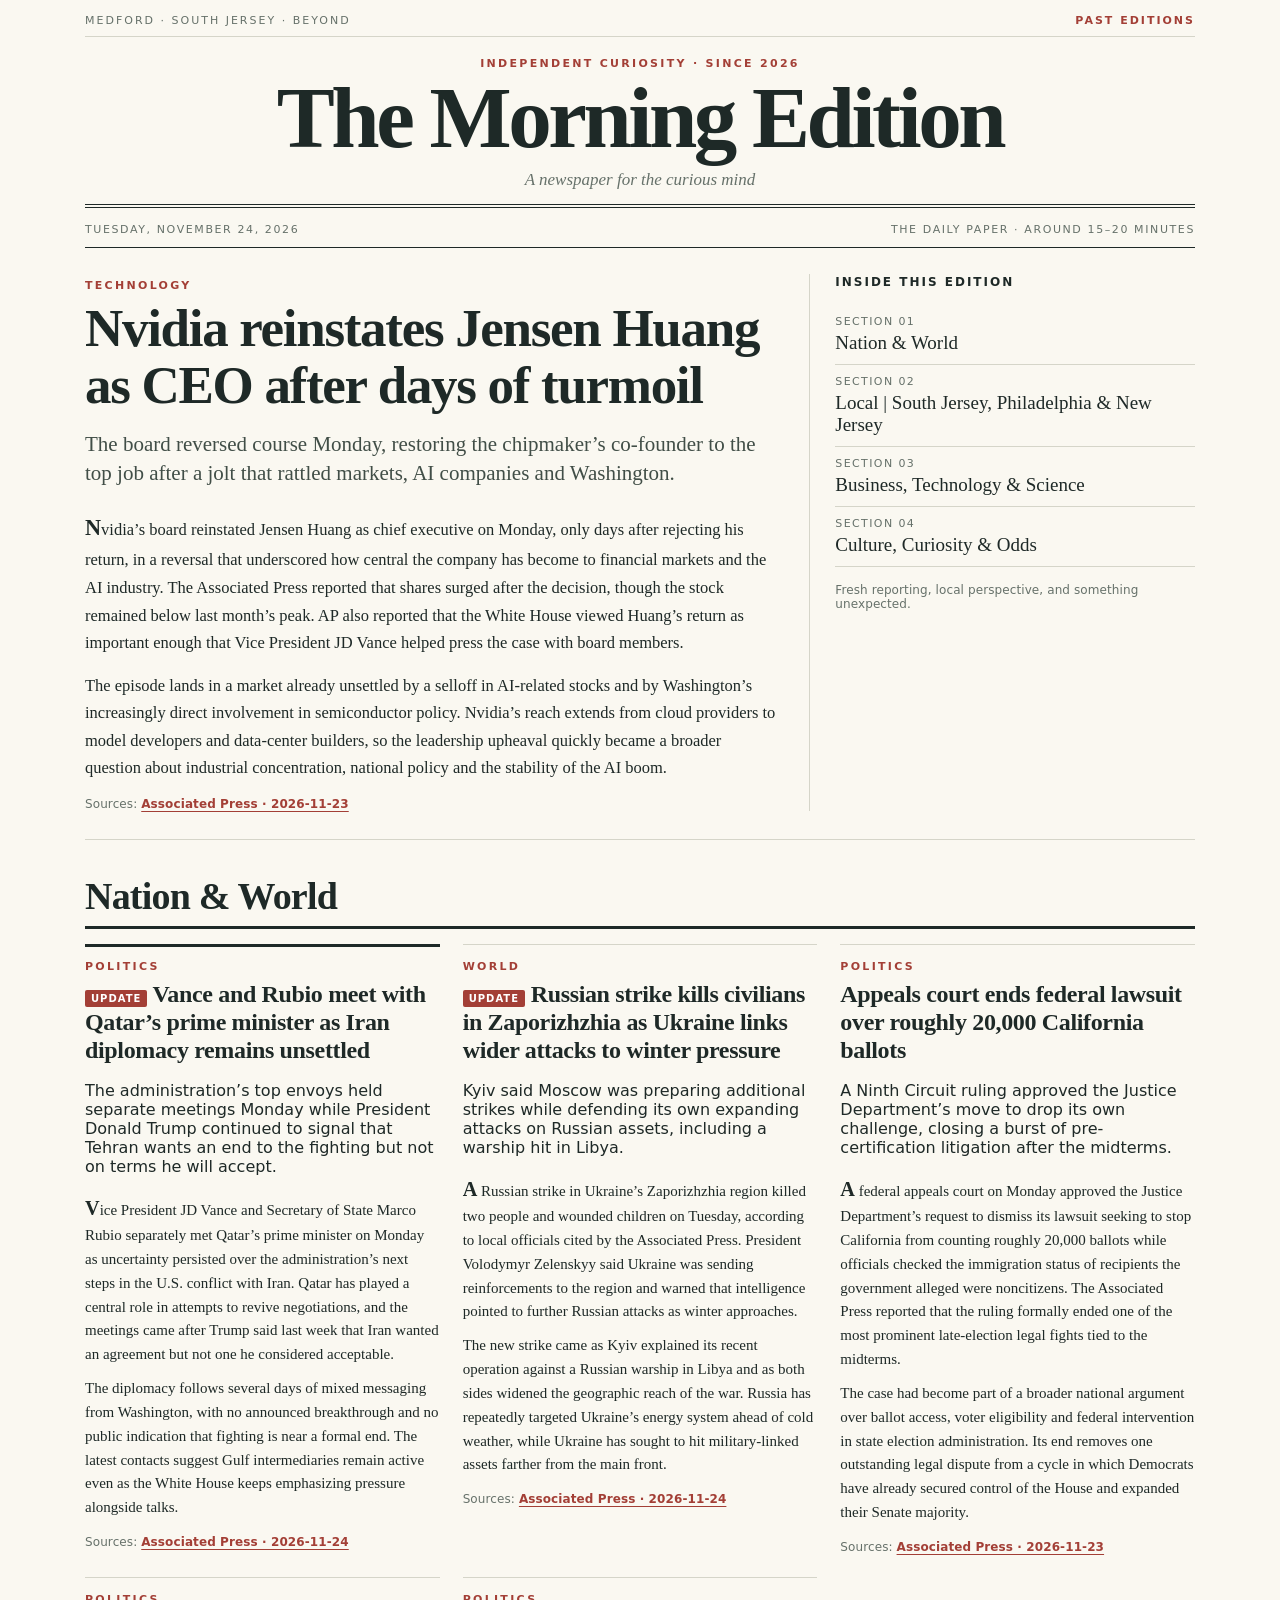
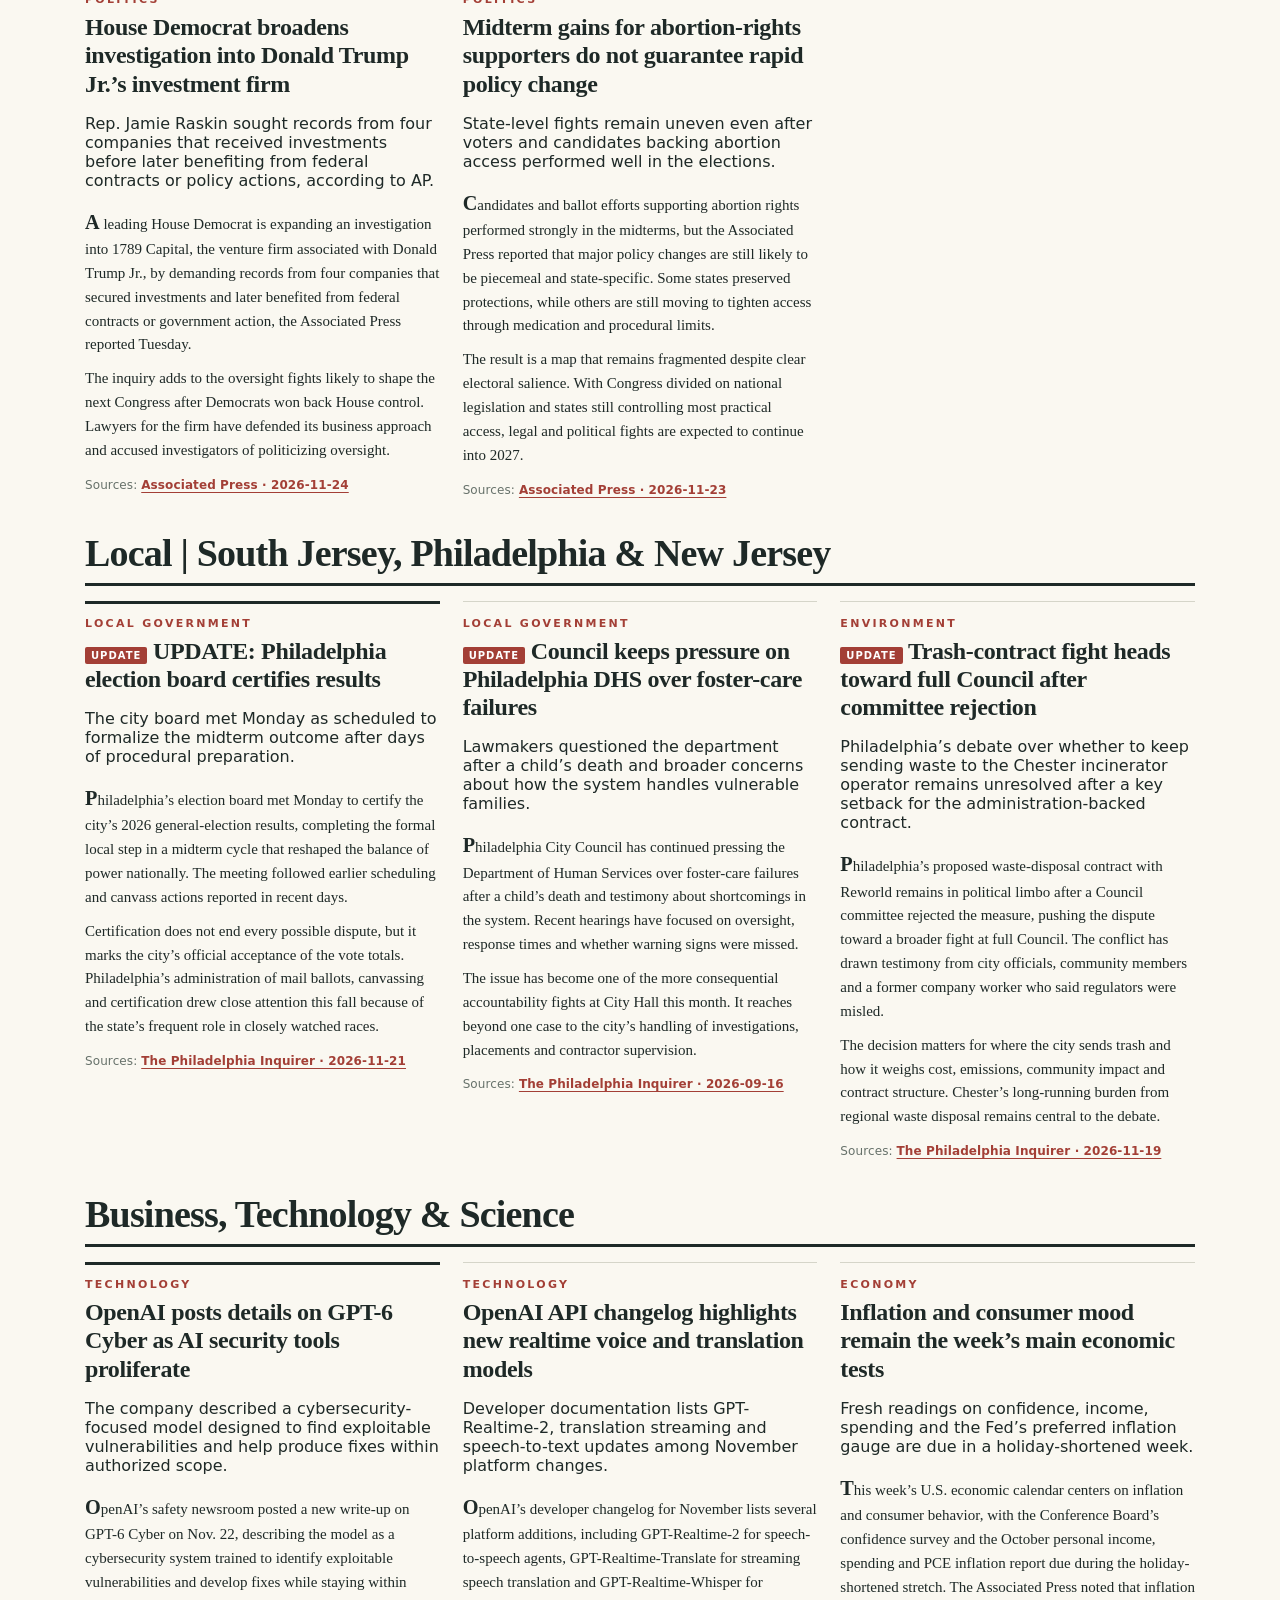
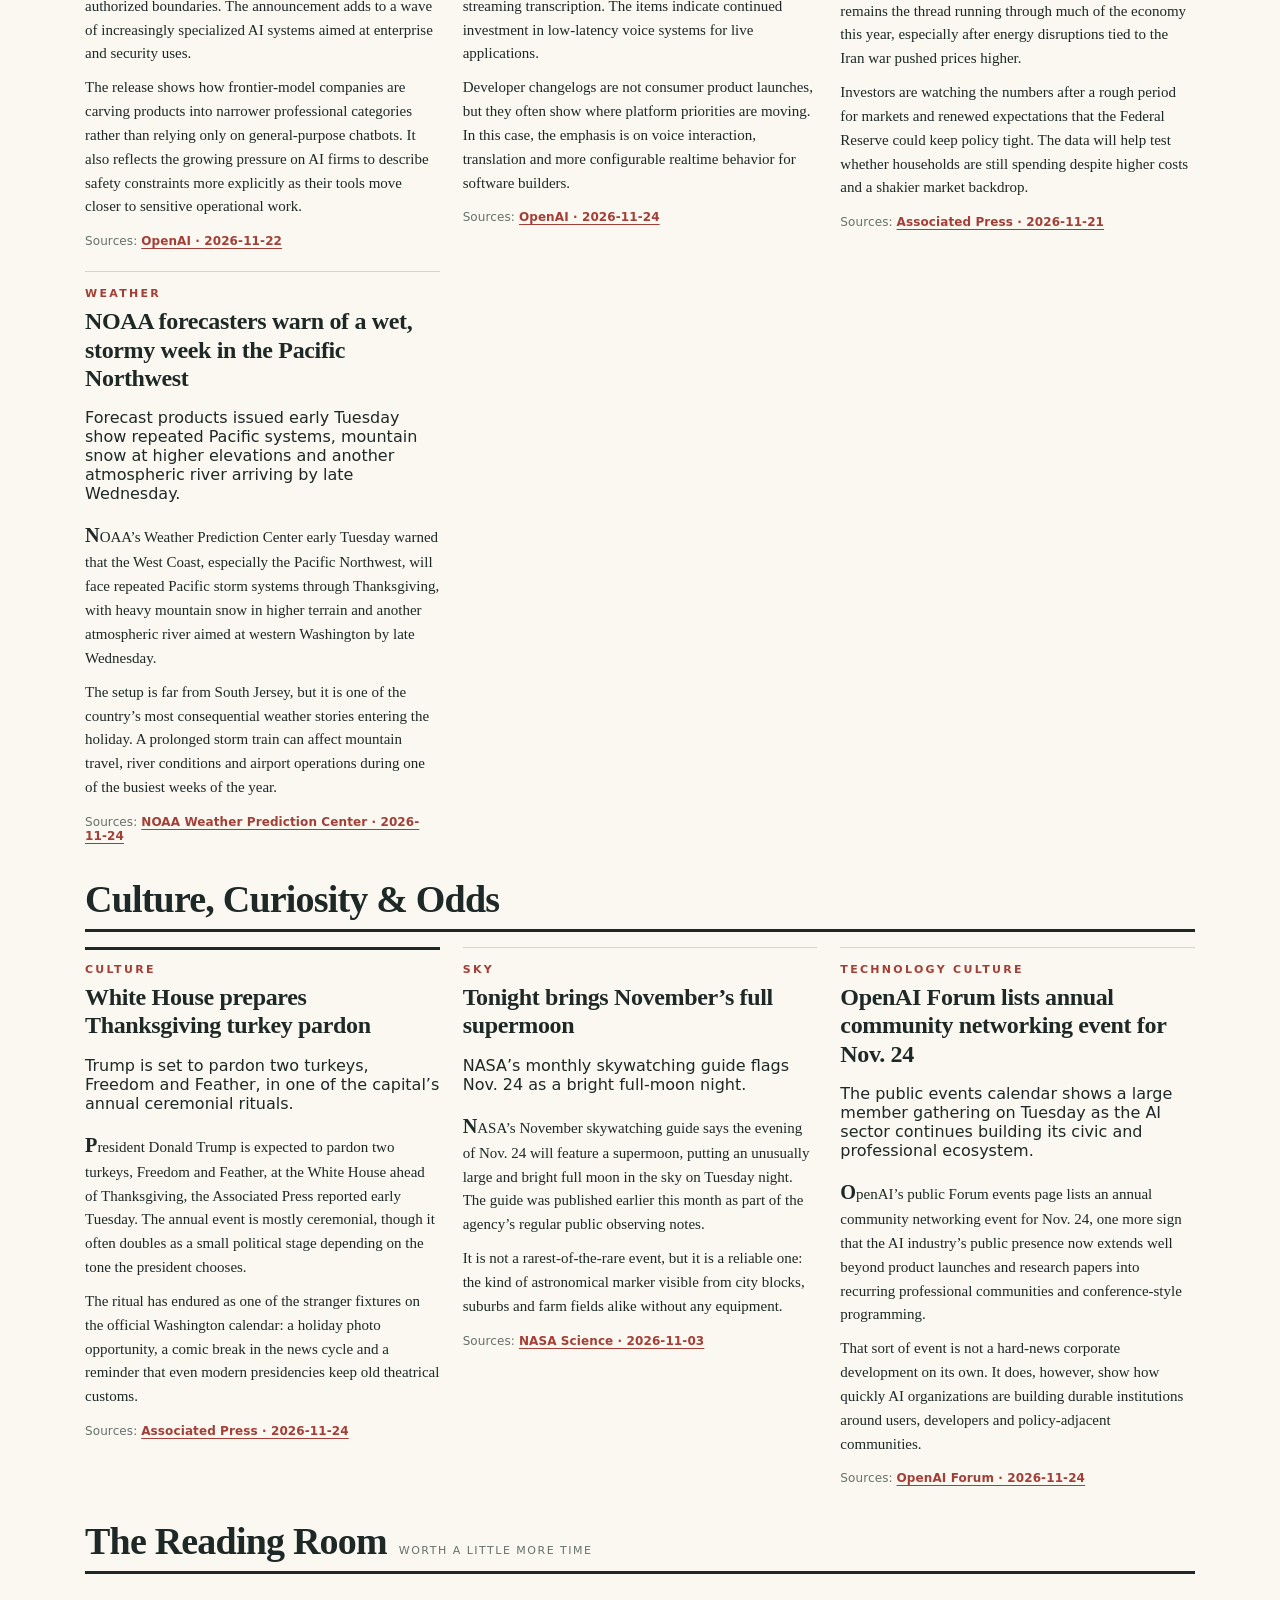
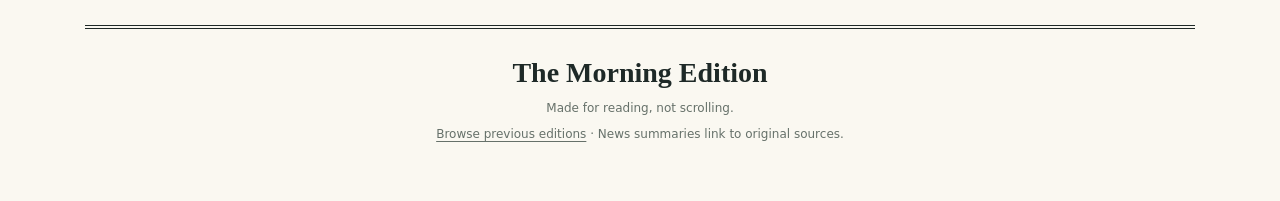
==== commit b2af0664: "Publish Morning Edition 2026-11-24" ====
--- a/site/index.html
+++ b/site/index.html
@@ -2,14 +2,14 @@
 <html lang="en"><head>
 <meta charset="utf-8"><meta name="viewport" content="width=device-width, initial-scale=1">
 <meta name="theme-color" content="#faf8f1"><meta name="description" content="The Morning Edition — a personal newspaper for curious readers.">
-<title>The Morning Edition — Monday, November 23, 2026</title>
+<title>The Morning Edition — Tuesday, November 24, 2026</title>
 <link rel="stylesheet" href="styles.css"><link rel="icon" href="data:image/svg+xml,<svg xmlns=%22http://www.w3.org/2000/svg%22 viewBox=%220 0 100 100%22><text y=%22.9em%22 font-size=%2290%22>📰</text></svg>">
 </head><body>
 <div class="shell">
 <header><div class="mini-header"><span>Medford · South Jersey · Beyond</span><a href="archive.html">Past editions</a></div>
 <div class="masthead"><div class="eyebrow">Independent curiosity · Since 2026</div><h1>The Morning Edition</h1><p>A newspaper for the curious mind</p></div>
-<div class="index-line"><span>Monday, November 23, 2026</span><span>The daily paper · Around 15–20 minutes</span></div></header>
+<div class="index-line"><span>Tuesday, November 24, 2026</span><span>The daily paper · Around 15–20 minutes</span></div></header>
 
-<main><section class="lead" aria-label="Front page"><article><span class="section-kicker">National Politics</span><h2>Democrats clinch House control after North Carolina recount</h2><p class="deck">A final House race call in North Carolina completed a midterm turnaround that gives Democrats control of both chambers when the next Congress convenes in January.</p><div class="article-body"><p>The Associated Press reported Sunday that Democrat Chuck Hubbard defeated Republican Rep. Virginia Foxx after a recount in North Carolina, a result that capped broader Democratic gains in the Nov. 3 midterm elections and secured House control alongside the party’s Senate majority. The outcome turns what had been an extended period of uncertainty in a handful of close races into a clearer governing picture for Washington.</p><p>The shift matters immediately for committee control, investigations and the fate of legislation awaiting the next Congress. It also lands as President Donald Trump tries to steady his position after the elections while managing foreign-policy tensions abroad and continued domestic debate over the war with Iran.</p></div><div class="source">Sources: <a target="_blank" rel="noopener noreferrer" href="https://apnews.com/article/23732afcd78a853e98acd9b72d0cbd14">Associated Press · 2026-11-22</a></div></article><aside class="lead-aside"><h3>Inside this edition</h3><ul class="toc"><li><a href="#section-0"><span>Section 01</span>Foreign Policy</a></li><li><a href="#section-1"><span>Section 02</span>Climate and Weather</a></li><li><a href="#section-2"><span>Section 03</span>International</a></li><li><a href="#section-3"><span>Section 04</span>Business and Markets</a></li><li><a href="#section-4"><span>Section 05</span>Transportation</a></li><li><a href="#section-5"><span>Section 06</span>Philadelphia</a></li><li><a href="#section-6"><span>Section 07</span>Technology and Science</a></li><li><a href="#section-7"><span>Section 08</span>Crime</a></li></ul><p class="source">Fresh reporting, local perspective, and something unexpected.</p></aside></section><section id="section-0"><div class="section-heading"><h2>Foreign Policy</h2></div><div class="stories"><article class="story"><div class="section-kicker">Foreign Policy</div><h3>Trump says Iran wants a deal, but not one he would accept</h3><p class="deck">The president’s latest comments signaled no near-term diplomatic breakthrough despite efforts to prevent a wider renewed conflict.</p><div class="article-body"><p>President Donald Trump said Friday that Tehran wants a deal to end hostilities but that the terms on offer are not acceptable to him, AP reported. The remarks came amid continued concern in Washington and Gulf capitals that fighting could return to a broader phase even after Trump earlier suggested the war was militarily over for now.</p><p>The diplomatic picture remains unsettled. AP reported that regional governments were trying through existing channels to seek at least a partial, durable arrangement, but there was no announced agreement as of the weekend.</p></div><div class="source">Sources: <a target="_blank" rel="noopener noreferrer" href="https://apnews.com/article/8fd6dcd6dc4a1a77437cedc4567fbee8">Associated Press · 2026-11-20</a></div></article></div></section><section id="section-1"><div class="section-heading"><h2>Climate and Weather</h2></div><div class="stories"><article class="story"><div class="section-kicker">Climate</div><h3><span class="update">Update</span> U.N. climate talks end without a final deal</h3><p class="deck">Negotiators left Antalya without agreement after disputes over fossil fuels and broader responsibility sharing.</p><div class="article-body"><p>The U.N. climate conference in Antalya, Turkey, ended without a final agreement Sunday, according to AP, after negotiators failed to bridge divisions over fossil fuels and the obligations of major emitters. The collapse leaves this year’s summit without the kind of consensus document that often frames the next round of national climate bargaining.</p><p>The breakdown followed days of friction over whether countries would explicitly commit to moving away from fossil fuels and how much pressure should fall on wealthy economies versus large developing ones. AP reported that the United States did not take part in the talks this year under the Trump administration, adding to the strain around the negotiations.</p></div><div class="source">Sources: <a target="_blank" rel="noopener noreferrer" href="https://apnews.com/article/baed7f1491d16a00ee9b60a35596e1f6">Associated Press · 2026-11-22</a></div></article></div></section><section id="section-2"><div class="section-heading"><h2>International</h2></div><div class="stories"><article class="story"><div class="section-kicker">International</div><h3>European governments describe alleged Russian plot targeting a Ukrainian American</h3><p class="deck">Officials in Poland and Denmark said they had disrupted an operation on NATO territory.</p><div class="article-body"><p>AP reported Sunday that Denmark expelled a Russian official after authorities said they had thwarted an alleged plot to kill a Ukrainian American citizen on Danish soil. Polish Prime Minister Donald Tusk had earlier disclosed an alleged Russian-backed plot in Warsaw, describing it as the first known attempt of its kind against a U.S. citizen on another NATO country’s territory.</p><p>The allegations underscore how the war’s risks increasingly spill beyond Ukraine itself. European officials used the case to argue that Russian pressure tactics are reaching deeper into allied territory.</p></div><div class="source">Sources: <a target="_blank" rel="noopener noreferrer" href="https://apnews.com/article/291d2e6c33441c06963c4807c32eb7cd">Associated Press · 2026-11-22</a></div></article><article class="story"><div class="section-kicker">War</div><h3>Ukraine says naval drones struck a Russian warship in Libya</h3><p class="deck">Kyiv described the attack as another long-range blow against Russian military assets beyond the main front.</p><div class="article-body"><p>President Volodymyr Zelenskyy said Monday that Ukrainian naval drones struck and sank one of Russia’s newer warships in Libyan waters, according to AP. Ukraine also said it hit a Russian cargo vessel used to transport weapons and destroyed a military helicopter in the same operation.</p><p>If confirmed in fuller detail, the strike would represent an unusually far-flung extension of Ukraine’s campaign against Russian military logistics and prestige targets. AP reported that a separate sea-drone strike later hit a Maltese-flagged commercial vessel off Benghazi, according to the Libyan coast guard, underscoring the widening maritime risks around the conflict.</p></div><div class="source">Sources: <a target="_blank" rel="noopener noreferrer" href="https://apnews.com/article/c382f8eb06dca7d87e89bc6c18ba7d61">Associated Press · 2026-11-23</a></div></article><article class="story"><div class="section-kicker">Delightful</div><h3>Canada’s press-gallery dinner turns politics into stage comedy</h3><p class="deck">Prime Minister Mark Carney joined comedians, including a fake Trump, at the annual Ottawa roast.</p><div class="article-body"><p>Canada’s annual Parliamentary Press Gallery dinner featured Prime Minister Mark Carney sharing the stage with a fake Donald Trump and another comic version of himself, AP reported Monday. The event is a political roast in which journalists and public officials trade jokes and barbs.</p><p>The dinner was not a major policy event, but it offered a lighter counterpoint to an unusually tense North American political season and showed how neighboring democracies continue to process high-stakes politics through ritualized public satire.</p></div><div class="source">Sources: <a target="_blank" rel="noopener noreferrer" href="https://apnews.com/article/75c0aa1ae75143e2cd044fc289149d44">Associated Press · 2026-11-23</a></div></article></div></section><section id="section-3"><div class="section-heading"><h2>Business and Markets</h2></div><div class="stories"><article class="story"><div class="section-kicker">Economy</div><h3>World shares mixed as tech weakness lingers</h3><p class="deck">U.S. futures rose early Monday, but pressure on big technology stocks remained a central market theme.</p><div class="article-body"><p>World markets were mixed early Monday while U.S. stock futures moved higher, AP reported, even as large technology shares continued to weigh on sentiment in parts of Asia. Oil prices eased from recent highs but remained well above levels seen before the Iran war began earlier this year.</p><p>The early trading snapshot suggested investors were still balancing two competing signals: some stabilization after a bruising stretch for equities, and continuing anxiety about energy prices, geopolitics and the durability of the technology trade that had powered markets for much of the year.</p></div><div class="source">Sources: <a target="_blank" rel="noopener noreferrer" href="https://apnews.com/article/49ba1beba78fa4ed2bd5898029f79c91">Associated Press · 2026-11-23</a></div></article></div></section><section id="section-4"><div class="section-heading"><h2>Transportation</h2></div><div class="stories"><article class="story"><div class="section-kicker">Transportation</div><h3>Delta automation problem causes delays as Thanksgiving travel begins</h3><p class="deck">A fresh airline technology disruption hit as holiday passenger volumes started to build.</p><div class="article-body"><p>Delta Air Lines experienced delays tied to an automation-system problem on Sunday, AP reported, creating another headache for travelers during the run-up to Thanksgiving. The disruption arrived just as airports and airlines were preparing for one of the busiest travel stretches of the year.</p><p>The issue was notable both for its timing and for how recent technical failures have amplified public scrutiny of aviation systems. AP said the problem caused flight delays rather than a nationwide halt, but even narrower disruptions can ripple across major hubs during holiday weeks.</p></div><div class="source">Sources: <a target="_blank" rel="noopener noreferrer" href="https://apnews.com/article/d4bdb732da930205ec3453d35c28daa2">Associated Press · 2026-11-22</a></div></article><article class="story"><div class="section-kicker">Transit</div><h3>SEPTA begins adding real-time subway arrival displays</h3><p class="deck">The system is bringing live train information to platforms in a practical service upgrade.</p><div class="article-body"><p>The Philadelphia Inquirer reported this past week that SEPTA is rolling out real-time arrival information to subway platforms, a modest but tangible improvement in daily rider information. The change aims to give passengers clearer timing on train arrivals rather than relying solely on static schedules or app access.</p><p>For riders, the benefit is straightforward: more certainty on platforms and quicker notice when service gaps open. The upgrade also reflects SEPTA’s broader effort to modernize basic rider-facing systems even as funding and reliability remain recurring issues.</p></div><div class="source">Sources: <a target="_blank" rel="noopener noreferrer" href="https://www.inquirer.com/newsletters/morning/septa-train-arrival-display-philadelphia-chester-trash-city-council-20261119.html">The Philadelphia Inquirer · 2026-11-19</a></div></article></div></section><section id="section-5"><div class="section-heading"><h2>Philadelphia</h2></div><div class="stories"><article class="story"><div class="section-kicker">Elections</div><h3><span class="update">Update</span> Philadelphia election board meets Monday to certify results</h3><p class="deck">The city’s next formal post-election step follows earlier canvassing and comes after voters approved two charter questions this month.</p><div class="article-body"><p>Philadelphia’s election board was scheduled to meet Monday to certify city results from the Nov. 3 election, according to WHYY’s election coverage and city reporting in recent days. The certification meeting is the formal step that follows canvassing and resolves the city’s role before results move into the broader state process.</p><p>This year’s local ballot included two Philadelphia Home Rule Charter questions, both of which voters approved by wide margins, WHYY previously reported: one allowing preferences for small local businesses in city contracting and another making Creative Philadelphia a permanent city office.</p></div><div class="source">Sources: <a target="_blank" rel="noopener noreferrer" href="https://whyy.org/live/election-2026-pennsylvania-live-updates-midterms-new-jersey-delaware/">WHYY · 2026-11-04</a></div></article><article class="story"><div class="section-kicker">City Hall</div><h3><span class="update">Update</span> Philadelphia trash-contract fight moves toward full Council vote</h3><p class="deck">A committee stripped the Chester incinerator operator Reworld from the city’s proposed waste-disposal package.</p><div class="article-body"><p>A Philadelphia City Council committee has rejected including Reworld, the company that burns much of the city’s trash in Chester, in a new waste-disposal contract package, WHYY reported Thursday. The amendment removed Reworld from the bill while allowing authorizations for other disposal arrangements to advance.</p><p>The move sharpens a long-running fight over where Philadelphia should send its trash after current contracts expire at year’s end. WHYY reported that full Council could take up the bill as early as Dec. 3, with critics arguing the city should move away from incineration and supporters of the broader package warning about the practical limits of disposal capacity.</p></div><div class="source">Sources: <a target="_blank" rel="noopener noreferrer" href="https://whyy.org/articles/philadelphia-city-council-committee-rejects-reworld-incinerator-contract/">WHYY · 2026-11-19</a></div></article><article class="story"><div class="section-kicker">Public Safety</div><h3><span class="update">Update</span> Council presses DHS over foster-care failures after child’s death</h3><p class="deck">A City Council hearing examined oversight breakdowns after the death of 10-year-old Malayshia Allford.</p><div class="article-body"><p>Philadelphia City Council held a hearing Thursday on the Department of Human Services and shortcomings in the foster-care system after the death of 10-year-old Malayshia Allford, WHYY reported. DHS Commissioner Kimberly Ali told lawmakers the department was already working on changes intended to prevent future deaths, while also saying she could not discuss details of the active case.</p><p>The hearing marked a more formal and public stage in the city’s response than earlier calls for review. It focused attention on supervision, case management and accountability in a system that officials said was supposed to protect vulnerable children.</p></div><div class="source">Sources: <a target="_blank" rel="noopener noreferrer" href="https://whyy.org/articles/philadelphia-city-council-human-service-department-hearing/">WHYY · 2026-11-20</a></div></article><article class="story"><div class="section-kicker">Development</div><h3>Cheltenham planners consider apartments near Glenside light rail stop</h3><p class="deck">A developer is proposing 20 apartments and ground-floor commercial space on Glenside Avenue.</p><div class="article-body"><p>Cheltenham Township’s planning commission was set to consider a proposal Monday night for Glenside Crossing South, a three-story mixed-use building with about 20 apartments near the Glenside SEPTA light rail stop, The Inquirer reported. The project would replace an auto body shop, a twin and a closed storefront on four parcels near New Street.</p><p>The proposal fits into a larger regional push toward denser housing near transit. According to The Inquirer, the plan would go next to the township’s building and zoning committee in December if it advances from the planning commission.</p></div><div class="source">Sources: <a target="_blank" rel="noopener noreferrer" href="https://www.inquirer.com/news/glenside-apartments-planned-demolition-auto-shop-20261119.html">The Philadelphia Inquirer · 2026-11-19</a></div></article><article class="story"><div class="section-kicker">Culture</div><h3>Holiday market season opens in Philadelphia</h3><p class="deck">The city’s annual winter retail and event calendar is beginning to fill in before Thanksgiving.</p><div class="article-body"><p>6abc’s FYI Philly roundup this weekend highlighted the return of the Made in Philadelphia Holiday Market, with its white vendor huts and more than 40 sellers. The market is one of the visible markers of the region’s shift into the holiday season and joins a broader cluster of seasonal events in Center City.</p><p>The same roundup also previewed Thanksgiving-week programming and home entertaining ideas, reflecting the consumer and cultural turn that often takes over the calendar in the final days before the holiday.</p></div><div class="source">Sources: <a target="_blank" rel="noopener noreferrer" href="https://6abc.com/post/fyi-philly-november-21-2026/20052338/">6abc · 2026-11-21</a></div></article></div></section><section id="section-6"><div class="section-heading"><h2>Technology and Science</h2></div><div class="stories"><article class="story"><div class="section-kicker">AI</div><h3>OpenAI introduces GPT-6.2 Astra and Sol</h3><p class="deck">The company says the new API models improve reasoning, coding and cost efficiency over their predecessors.</p><div class="article-body"><p>OpenAI announced on Nov. 17 that it was introducing GPT-6.2 Astra and GPT-6.2 Sol in the API, describing Astra as its frontier model for advanced reasoning and coding work and Sol as a faster, lower-cost option for multistep tasks. The company said both models accept text and images and return text.</p><p>Separate OpenAI product and developer pages said the models are available through the Responses API and Chat Completions, with tool calling requiring the Responses API. The release extends a busy November product cycle across OpenAI’s API and ChatGPT offerings.</p></div><div class="source">Sources: <a target="_blank" rel="noopener noreferrer" href="https://openai.com/news/product-releases/?display=list">OpenAI · 2026-11-17</a></div></article><article class="story"><div class="section-kicker">AI Policy</div><h3>OpenAI publishes new write-up on frontier-risk management</h3><p class="deck">The company outlined how it says it evaluates model risk from training through deployment.</p><div class="article-body"><p>OpenAI published a safety document on Nov. 18 describing its approach to managing frontier AI risk from training through deployment. The company said the framework covers internal deployment, staged evaluation and controls designed to limit misuse as models become more capable.</p><p>The paper is a policy and governance document rather than a product launch, but it arrives as AI companies face sharper scrutiny from governments, customers and researchers over how advanced systems are tested and released.</p></div><div class="source">Sources: <a target="_blank" rel="noopener noreferrer" href="https://openai.com/index/managing-frontier-ai-risk/?type=AI">OpenAI · 2026-11-18</a></div></article></div></section><section id="section-7"><div class="section-heading"><h2>Crime</h2></div><div class="stories"><article class="story"><div class="section-kicker">Crime</div><h3>Three killed in shooting at Ohio baby shower</h3><p class="deck">Police said a domestic dispute led to the fatal violence in Parma.</p><div class="article-body"><p>Three people were killed and another was wounded during a shooting at a baby shower in Parma, Ohio, on Sunday, and one man was taken into custody, AP reported. Authorities said the violence appeared to stem from a domestic dispute.</p><p>The episode quickly became one of the starkest U.S. crime stories of the weekend, both because of the setting and because family gatherings are typically treated as places of safety rather than conflict.</p></div><div class="source">Sources: <a target="_blank" rel="noopener noreferrer" href="https://apnews.com/article/0f6cfb9a24747695ba6be1259f5e7f0f">Associated Press · 2026-11-22</a></div></article></div></section><section><div class="section-heading"><h2>The Reading Room</h2><small>Worth a little more time</small></div><div class="reads"><article class="read"><div class="section-kicker">WHYY</div><h3>Mayor Parker pledged to help save 925 affordable rentals across Philly. Councilmember Gauthier wants a funding commitment</h3><p>WHYY examines the political and budget fight around preserving hundreds of affordable units in West and Southwest Philadelphia.</p><p class="source"><a target="_blank" rel="noopener noreferrer" href="https://whyy.org/articles/philadelphia-affordable-housing-renters-cobbs-creek/">Read the feature</a></p></article><article class="read"><div class="section-kicker">NOAA NCEI</div><h3>Monitoring U.S. Temperature and Precipitation in October 2026</h3><p>NOAA’s monthly national climate report offers the federal baseline for temperature, precipitation and drought trends heading into winter.</p><p class="source"><a target="_blank" rel="noopener noreferrer" href="https://www.ncei.noaa.gov/news/national-climate-202610">Read the feature</a></p></article></div></section></main>
+<main><section class="lead" aria-label="Front page"><article><span class="section-kicker">Technology</span><h2>Nvidia reinstates Jensen Huang as CEO after days of turmoil</h2><p class="deck">The board reversed course Monday, restoring the chipmaker’s co-founder to the top job after a jolt that rattled markets, AI companies and Washington.</p><div class="article-body"><p>Nvidia’s board reinstated Jensen Huang as chief executive on Monday, only days after rejecting his return, in a reversal that underscored how central the company has become to financial markets and the AI industry. The Associated Press reported that shares surged after the decision, though the stock remained below last month’s peak. AP also reported that the White House viewed Huang’s return as important enough that Vice President JD Vance helped press the case with board members.</p><p>The episode lands in a market already unsettled by a selloff in AI-related stocks and by Washington’s increasingly direct involvement in semiconductor policy. Nvidia’s reach extends from cloud providers to model developers and data-center builders, so the leadership upheaval quickly became a broader question about industrial concentration, national policy and the stability of the AI boom.</p></div><div class="source">Sources: <a target="_blank" rel="noopener noreferrer" href="https://apnews.com/article/39d4b34ffaa867b4e669893b5fd5028f">Associated Press · 2026-11-23</a></div></article><aside class="lead-aside"><h3>Inside this edition</h3><ul class="toc"><li><a href="#section-0"><span>Section 01</span>Nation &amp; World</a></li><li><a href="#section-1"><span>Section 02</span>Local | South Jersey, Philadelphia &amp; New Jersey</a></li><li><a href="#section-2"><span>Section 03</span>Business, Technology &amp; Science</a></li><li><a href="#section-3"><span>Section 04</span>Culture, Curiosity &amp; Odds</a></li></ul><p class="source">Fresh reporting, local perspective, and something unexpected.</p></aside></section><section id="section-0"><div class="section-heading"><h2>Nation &amp; World</h2></div><div class="stories"><article class="story"><div class="section-kicker">Politics</div><h3><span class="update">Update</span> Vance and Rubio meet with Qatar’s prime minister as Iran diplomacy remains unsettled</h3><p class="deck">The administration’s top envoys held separate meetings Monday while President Donald Trump continued to signal that Tehran wants an end to the fighting but not on terms he will accept.</p><div class="article-body"><p>Vice President JD Vance and Secretary of State Marco Rubio separately met Qatar’s prime minister on Monday as uncertainty persisted over the administration’s next steps in the U.S. conflict with Iran. Qatar has played a central role in attempts to revive negotiations, and the meetings came after Trump said last week that Iran wanted an agreement but not one he considered acceptable.</p><p>The diplomacy follows several days of mixed messaging from Washington, with no announced breakthrough and no public indication that fighting is near a formal end. The latest contacts suggest Gulf intermediaries remain active even as the White House keeps emphasizing pressure alongside talks.</p></div><div class="source">Sources: <a target="_blank" rel="noopener noreferrer" href="https://apnews.com/article/16e0c2cb05347cfcac068ec4aebb363f">Associated Press · 2026-11-24</a></div></article><article class="story"><div class="section-kicker">World</div><h3><span class="update">Update</span> Russian strike kills civilians in Zaporizhzhia as Ukraine links wider attacks to winter pressure</h3><p class="deck">Kyiv said Moscow was preparing additional strikes while defending its own expanding attacks on Russian assets, including a warship hit in Libya.</p><div class="article-body"><p>A Russian strike in Ukraine’s Zaporizhzhia region killed two people and wounded children on Tuesday, according to local officials cited by the Associated Press. President Volodymyr Zelenskyy said Ukraine was sending reinforcements to the region and warned that intelligence pointed to further Russian attacks as winter approaches.</p><p>The new strike came as Kyiv explained its recent operation against a Russian warship in Libya and as both sides widened the geographic reach of the war. Russia has repeatedly targeted Ukraine’s energy system ahead of cold weather, while Ukraine has sought to hit military-linked assets farther from the main front.</p></div><div class="source">Sources: <a target="_blank" rel="noopener noreferrer" href="https://apnews.com/article/bfff959fb4c7415f9473b34e78a4f750">Associated Press · 2026-11-24</a></div></article><article class="story"><div class="section-kicker">Politics</div><h3>Appeals court ends federal lawsuit over roughly 20,000 California ballots</h3><p class="deck">A Ninth Circuit ruling approved the Justice Department’s move to drop its own challenge, closing a burst of pre-certification litigation after the midterms.</p><div class="article-body"><p>A federal appeals court on Monday approved the Justice Department’s request to dismiss its lawsuit seeking to stop California from counting roughly 20,000 ballots while officials checked the immigration status of recipients the government alleged were noncitizens. The Associated Press reported that the ruling formally ended one of the most prominent late-election legal fights tied to the midterms.</p><p>The case had become part of a broader national argument over ballot access, voter eligibility and federal intervention in state election administration. Its end removes one outstanding legal dispute from a cycle in which Democrats have already secured control of the House and expanded their Senate majority.</p></div><div class="source">Sources: <a target="_blank" rel="noopener noreferrer" href="https://apnews.com/article/3fe6eeb38c7dd8b77c84733f898163ef">Associated Press · 2026-11-23</a></div></article><article class="story"><div class="section-kicker">Politics</div><h3>House Democrat broadens investigation into Donald Trump Jr.’s investment firm</h3><p class="deck">Rep. Jamie Raskin sought records from four companies that received investments before later benefiting from federal contracts or policy actions, according to AP.</p><div class="article-body"><p>A leading House Democrat is expanding an investigation into 1789 Capital, the venture firm associated with Donald Trump Jr., by demanding records from four companies that secured investments and later benefited from federal contracts or government action, the Associated Press reported Tuesday.</p><p>The inquiry adds to the oversight fights likely to shape the next Congress after Democrats won back House control. Lawyers for the firm have defended its business approach and accused investigators of politicizing oversight.</p></div><div class="source">Sources: <a target="_blank" rel="noopener noreferrer" href="https://apnews.com/article/f51c0cd43c57326ab8540ac661dca2ac">Associated Press · 2026-11-24</a></div></article><article class="story"><div class="section-kicker">Politics</div><h3>Midterm gains for abortion-rights supporters do not guarantee rapid policy change</h3><p class="deck">State-level fights remain uneven even after voters and candidates backing abortion access performed well in the elections.</p><div class="article-body"><p>Candidates and ballot efforts supporting abortion rights performed strongly in the midterms, but the Associated Press reported that major policy changes are still likely to be piecemeal and state-specific. Some states preserved protections, while others are still moving to tighten access through medication and procedural limits.</p><p>The result is a map that remains fragmented despite clear electoral salience. With Congress divided on national legislation and states still controlling most practical access, legal and political fights are expected to continue into 2027.</p></div><div class="source">Sources: <a target="_blank" rel="noopener noreferrer" href="https://apnews.com/article/5a7c40258e342764400a96c79d673858">Associated Press · 2026-11-23</a></div></article></div></section><section id="section-1"><div class="section-heading"><h2>Local | South Jersey, Philadelphia &amp; New Jersey</h2></div><div class="stories"><article class="story"><div class="section-kicker">Local government</div><h3><span class="update">Update</span> UPDATE: Philadelphia election board certifies results</h3><p class="deck">The city board met Monday as scheduled to formalize the midterm outcome after days of procedural preparation.</p><div class="article-body"><p>Philadelphia’s election board met Monday to certify the city’s 2026 general-election results, completing the formal local step in a midterm cycle that reshaped the balance of power nationally. The meeting followed earlier scheduling and canvass actions reported in recent days.</p><p>Certification does not end every possible dispute, but it marks the city’s official acceptance of the vote totals. Philadelphia’s administration of mail ballots, canvassing and certification drew close attention this fall because of the state’s frequent role in closely watched races.</p></div><div class="source">Sources: <a target="_blank" rel="noopener noreferrer" href="https://www.inquirer.com/author/orso_anna/">The Philadelphia Inquirer · 2026-11-21</a></div></article><article class="story"><div class="section-kicker">Local government</div><h3><span class="update">Update</span> Council keeps pressure on Philadelphia DHS over foster-care failures</h3><p class="deck">Lawmakers questioned the department after a child’s death and broader concerns about how the system handles vulnerable families.</p><div class="article-body"><p>Philadelphia City Council has continued pressing the Department of Human Services over foster-care failures after a child’s death and testimony about shortcomings in the system. Recent hearings have focused on oversight, response times and whether warning signs were missed.</p><p>The issue has become one of the more consequential accountability fights at City Hall this month. It reaches beyond one case to the city’s handling of investigations, placements and contractor supervision.</p></div><div class="source">Sources: <a target="_blank" rel="noopener noreferrer" href="https://www.inquirer.com/politics/philadelphia/city-council-fall-priorities-arena-incinerator-taxes-20260916.html">The Philadelphia Inquirer · 2026-09-16</a></div></article><article class="story"><div class="section-kicker">Environment</div><h3><span class="update">Update</span> Trash-contract fight heads toward full Council after committee rejection</h3><p class="deck">Philadelphia’s debate over whether to keep sending waste to the Chester incinerator operator remains unresolved after a key setback for the administration-backed contract.</p><div class="article-body"><p>Philadelphia’s proposed waste-disposal contract with Reworld remains in political limbo after a Council committee rejected the measure, pushing the dispute toward a broader fight at full Council. The conflict has drawn testimony from city officials, community members and a former company worker who said regulators were misled.</p><p>The decision matters for where the city sends trash and how it weighs cost, emissions, community impact and contract structure. Chester’s long-running burden from regional waste disposal remains central to the debate.</p></div><div class="source">Sources: <a target="_blank" rel="noopener noreferrer" href="https://www.inquirer.com/newsletters/morning/septa-train-arrival-display-philadelphia-chester-trash-city-council-20261119.html?int_promo=newsroom">The Philadelphia Inquirer · 2026-11-19</a></div></article></div></section><section id="section-2"><div class="section-heading"><h2>Business, Technology &amp; Science</h2></div><div class="stories"><article class="story"><div class="section-kicker">Technology</div><h3>OpenAI posts details on GPT-6 Cyber as AI security tools proliferate</h3><p class="deck">The company described a cybersecurity-focused model designed to find exploitable vulnerabilities and help produce fixes within authorized scope.</p><div class="article-body"><p>OpenAI’s safety newsroom posted a new write-up on GPT-6 Cyber on Nov. 22, describing the model as a cybersecurity system trained to identify exploitable vulnerabilities and develop fixes while staying within authorized boundaries. The announcement adds to a wave of increasingly specialized AI systems aimed at enterprise and security uses.</p><p>The release shows how frontier-model companies are carving products into narrower professional categories rather than relying only on general-purpose chatbots. It also reflects the growing pressure on AI firms to describe safety constraints more explicitly as their tools move closer to sensitive operational work.</p></div><div class="source">Sources: <a target="_blank" rel="noopener noreferrer" href="https://openai.com/news/safety-alignment/?display=list">OpenAI · 2026-11-22</a></div></article><article class="story"><div class="section-kicker">Technology</div><h3>OpenAI API changelog highlights new realtime voice and translation models</h3><p class="deck">Developer documentation lists GPT-Realtime-2, translation streaming and speech-to-text updates among November platform changes.</p><div class="article-body"><p>OpenAI’s developer changelog for November lists several platform additions, including GPT-Realtime-2 for speech-to-speech agents, GPT-Realtime-Translate for streaming speech translation and GPT-Realtime-Whisper for streaming transcription. The items indicate continued investment in low-latency voice systems for live applications.</p><p>Developer changelogs are not consumer product launches, but they often show where platform priorities are moving. In this case, the emphasis is on voice interaction, translation and more configurable realtime behavior for software builders.</p></div><div class="source">Sources: <a target="_blank" rel="noopener noreferrer" href="https://developers.openai.com/api/docs/changelog?mw_entry=2026-09-29-99a06ddef837dc53">OpenAI · 2026-11-24</a></div></article><article class="story"><div class="section-kicker">Economy</div><h3>Inflation and consumer mood remain the week’s main economic tests</h3><p class="deck">Fresh readings on confidence, income, spending and the Fed’s preferred inflation gauge are due in a holiday-shortened week.</p><div class="article-body"><p>This week’s U.S. economic calendar centers on inflation and consumer behavior, with the Conference Board’s confidence survey and the October personal income, spending and PCE inflation report due during the holiday-shortened stretch. The Associated Press noted that inflation remains the thread running through much of the economy this year, especially after energy disruptions tied to the Iran war pushed prices higher.</p><p>Investors are watching the numbers after a rough period for markets and renewed expectations that the Federal Reserve could keep policy tight. The data will help test whether households are still spending despite higher costs and a shakier market backdrop.</p></div><div class="source">Sources: <a target="_blank" rel="noopener noreferrer" href="https://apnews.com/article/6c207f517113ab0e65c60ac3ee66440e">Associated Press · 2026-11-21</a></div></article><article class="story"><div class="section-kicker">Weather</div><h3>NOAA forecasters warn of a wet, stormy week in the Pacific Northwest</h3><p class="deck">Forecast products issued early Tuesday show repeated Pacific systems, mountain snow at higher elevations and another atmospheric river arriving by late Wednesday.</p><div class="article-body"><p>NOAA’s Weather Prediction Center early Tuesday warned that the West Coast, especially the Pacific Northwest, will face repeated Pacific storm systems through Thanksgiving, with heavy mountain snow in higher terrain and another atmospheric river aimed at western Washington by late Wednesday.</p><p>The setup is far from South Jersey, but it is one of the country’s most consequential weather stories entering the holiday. A prolonged storm train can affect mountain travel, river conditions and airport operations during one of the busiest weeks of the year.</p></div><div class="source">Sources: <a target="_blank" rel="noopener noreferrer" href="https://origin-east-www-wpc.woc.noaa.gov/index.shtml">NOAA Weather Prediction Center · 2026-11-24</a></div></article></div></section><section id="section-3"><div class="section-heading"><h2>Culture, Curiosity &amp; Odds</h2></div><div class="stories"><article class="story"><div class="section-kicker">Culture</div><h3>White House prepares Thanksgiving turkey pardon</h3><p class="deck">Trump is set to pardon two turkeys, Freedom and Feather, in one of the capital’s annual ceremonial rituals.</p><div class="article-body"><p>President Donald Trump is expected to pardon two turkeys, Freedom and Feather, at the White House ahead of Thanksgiving, the Associated Press reported early Tuesday. The annual event is mostly ceremonial, though it often doubles as a small political stage depending on the tone the president chooses.</p><p>The ritual has endured as one of the stranger fixtures on the official Washington calendar: a holiday photo opportunity, a comic break in the news cycle and a reminder that even modern presidencies keep old theatrical customs.</p></div><div class="source">Sources: <a target="_blank" rel="noopener noreferrer" href="https://apnews.com/article/bb973ff5e095fa20229f49aea36dafd5">Associated Press · 2026-11-24</a></div></article><article class="story"><div class="section-kicker">Sky</div><h3>Tonight brings November’s full supermoon</h3><p class="deck">NASA’s monthly skywatching guide flags Nov. 24 as a bright full-moon night.</p><div class="article-body"><p>NASA’s November skywatching guide says the evening of Nov. 24 will feature a supermoon, putting an unusually large and bright full moon in the sky on Tuesday night. The guide was published earlier this month as part of the agency’s regular public observing notes.</p><p>It is not a rarest-of-the-rare event, but it is a reliable one: the kind of astronomical marker visible from city blocks, suburbs and farm fields alike without any equipment.</p></div><div class="source">Sources: <a target="_blank" rel="noopener noreferrer" href="https://science.nasa.gov/solar-system/skywatching/whats-up-november-2026-skywatching-tips-from-nasa/?linkId=1030817299">NASA Science · 2026-11-03</a></div></article><article class="story"><div class="section-kicker">Technology culture</div><h3>OpenAI Forum lists annual community networking event for Nov. 24</h3><p class="deck">The public events calendar shows a large member gathering on Tuesday as the AI sector continues building its civic and professional ecosystem.</p><div class="article-body"><p>OpenAI’s public Forum events page lists an annual community networking event for Nov. 24, one more sign that the AI industry’s public presence now extends well beyond product launches and research papers into recurring professional communities and conference-style programming.</p><p>That sort of event is not a hard-news corporate development on its own. It does, however, show how quickly AI organizations are building durable institutions around users, developers and policy-adjacent communities.</p></div><div class="source">Sources: <a target="_blank" rel="noopener noreferrer" href="https://forum.openai.com/public/events/the-openai-forum-presents-annual-community-networking-event-sdco3px25s?referralCode=QzqM">OpenAI Forum · 2026-11-24</a></div></article></div></section><section><div class="section-heading"><h2>The Reading Room</h2><small>Worth a little more time</small></div><div class="reads"></div></section></main>
 <footer><div class="name">The Morning Edition</div><p>Made for reading, not scrolling.</p><p><a href="archive.html">Browse previous editions</a> · News summaries link to original sources.</p></footer>
 </div></body></html>
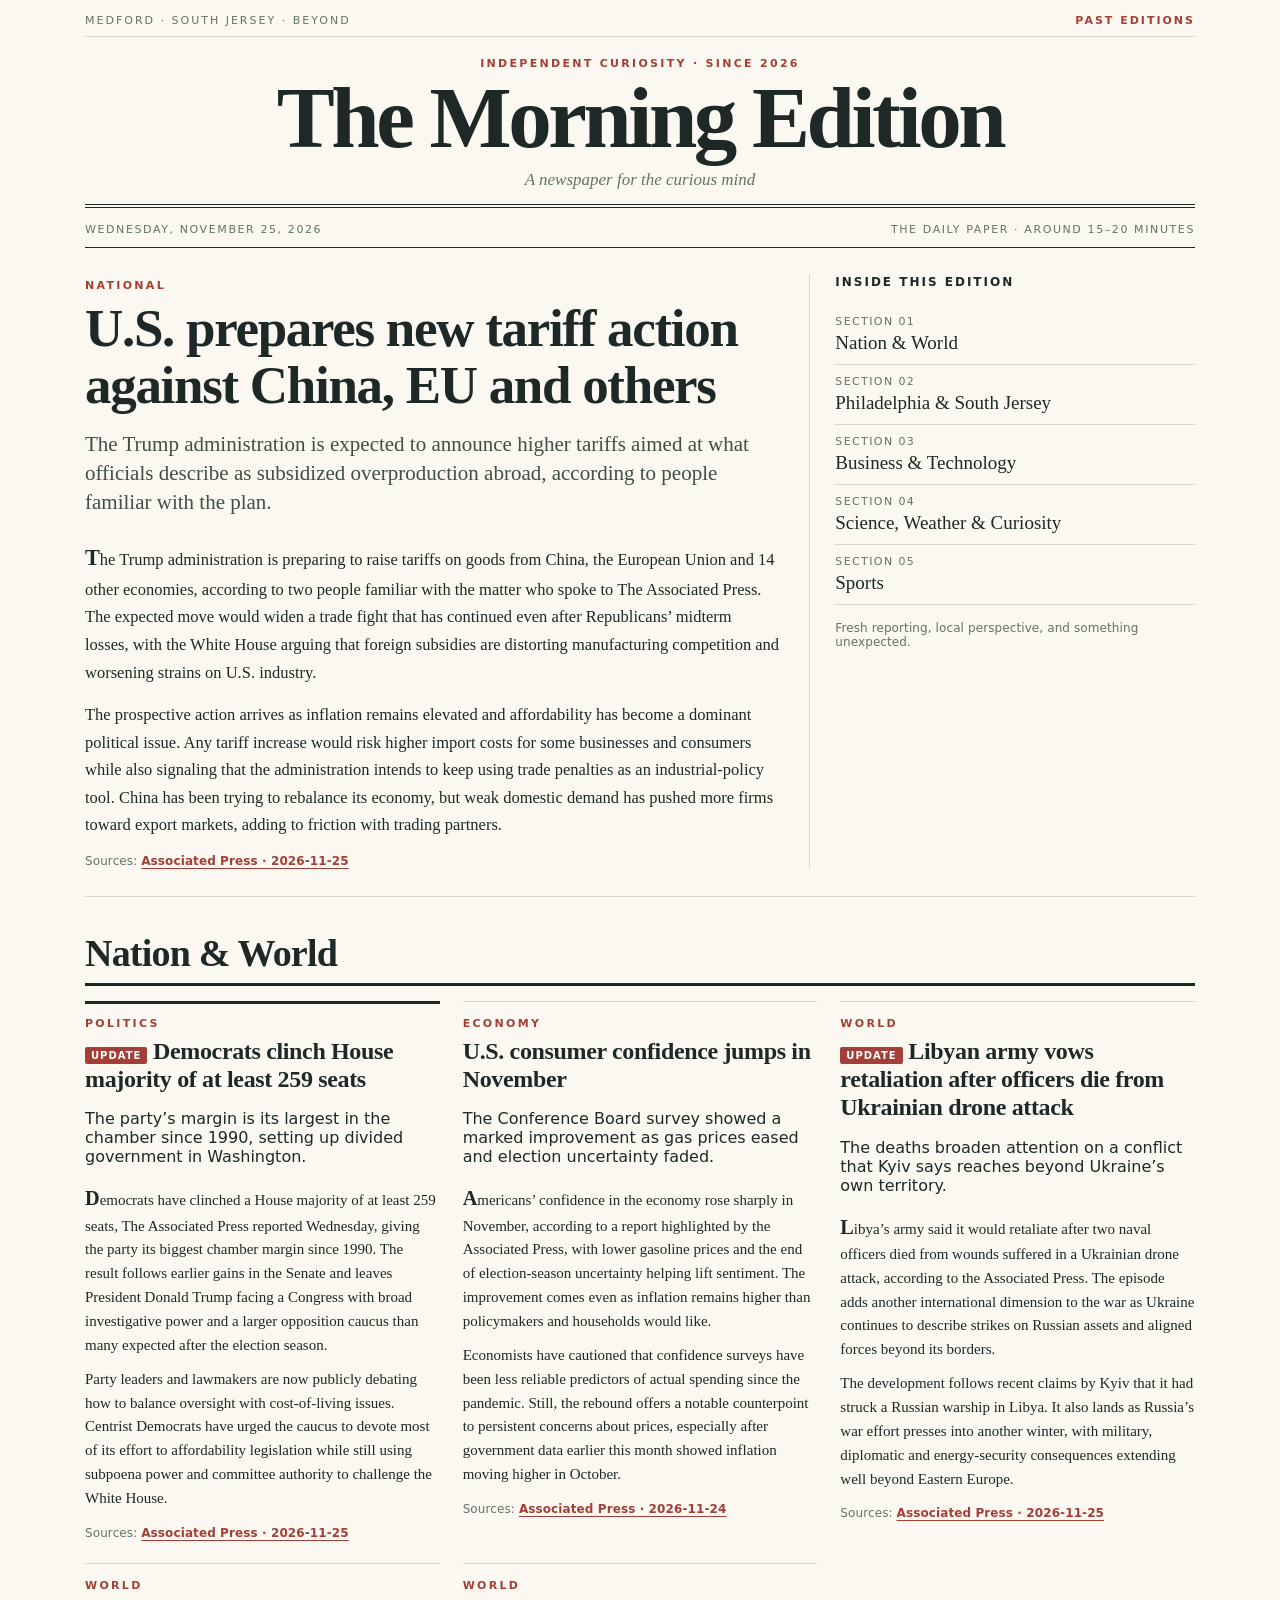
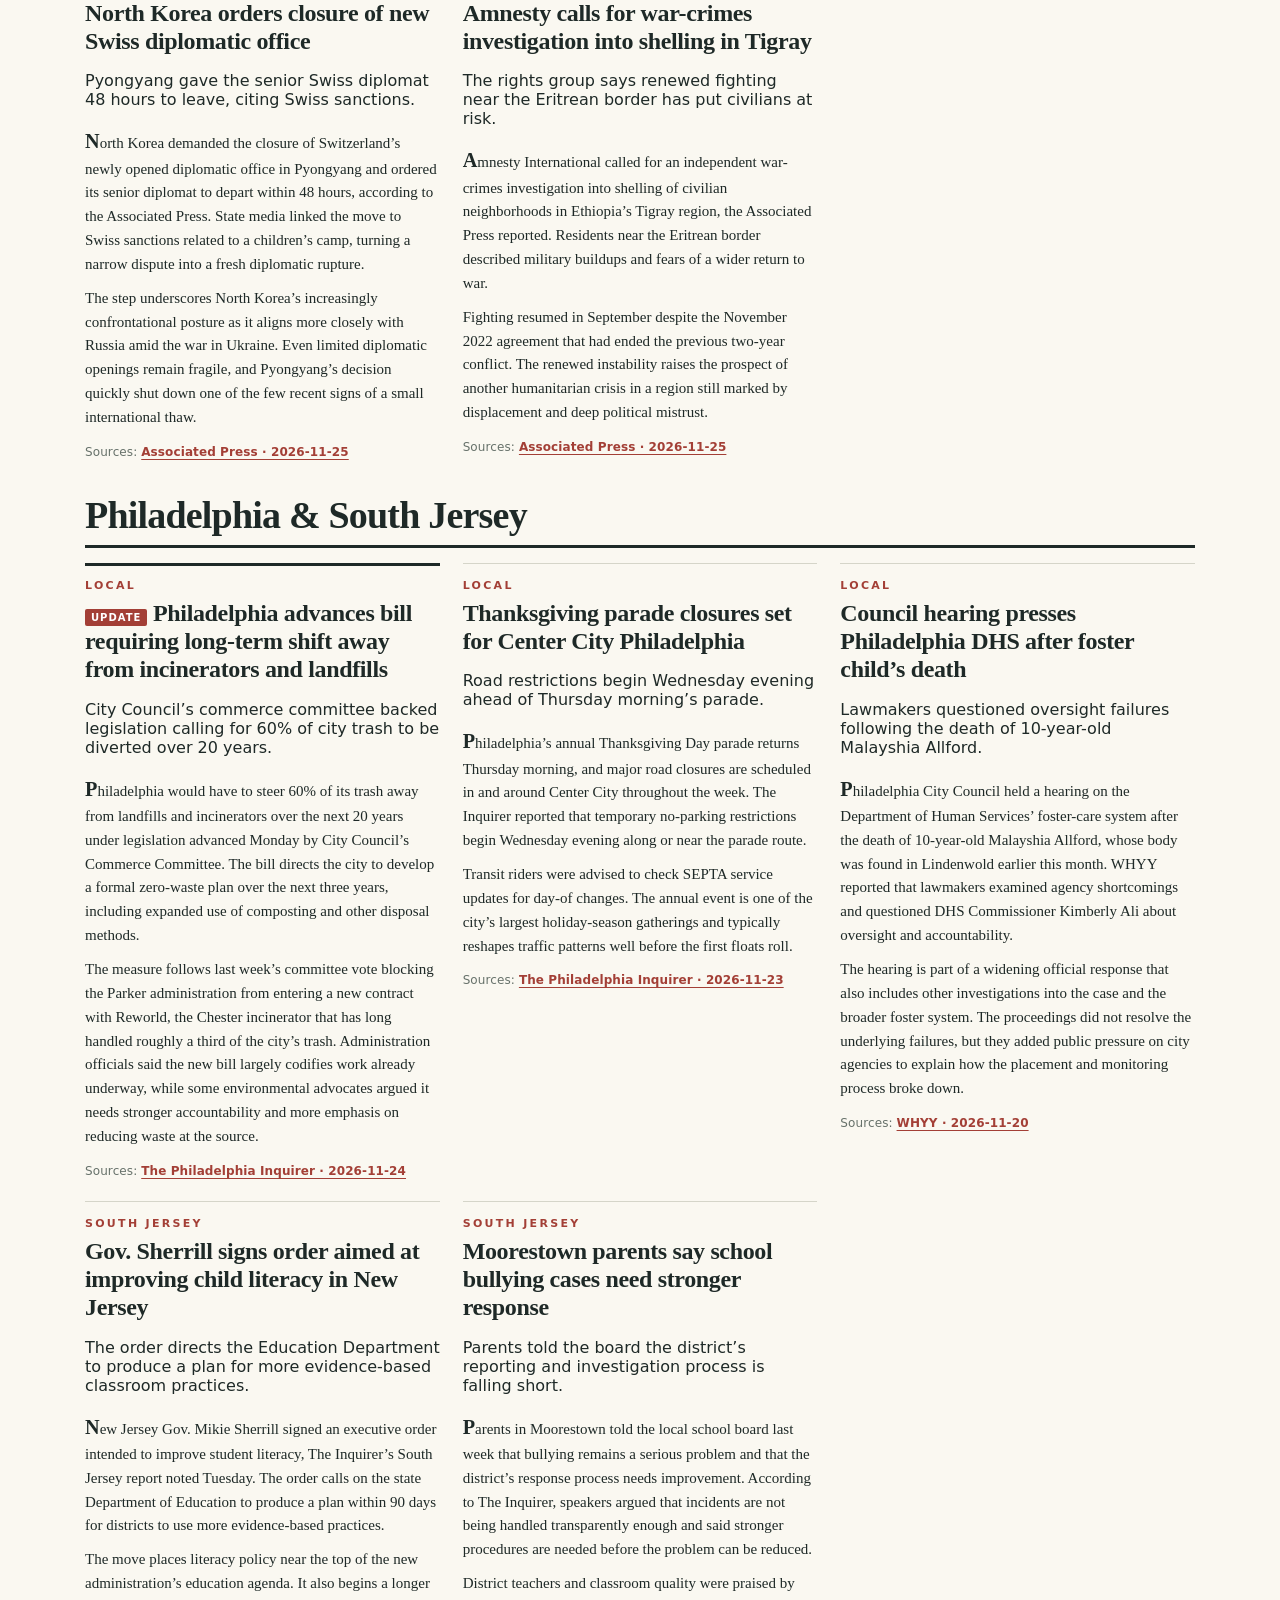
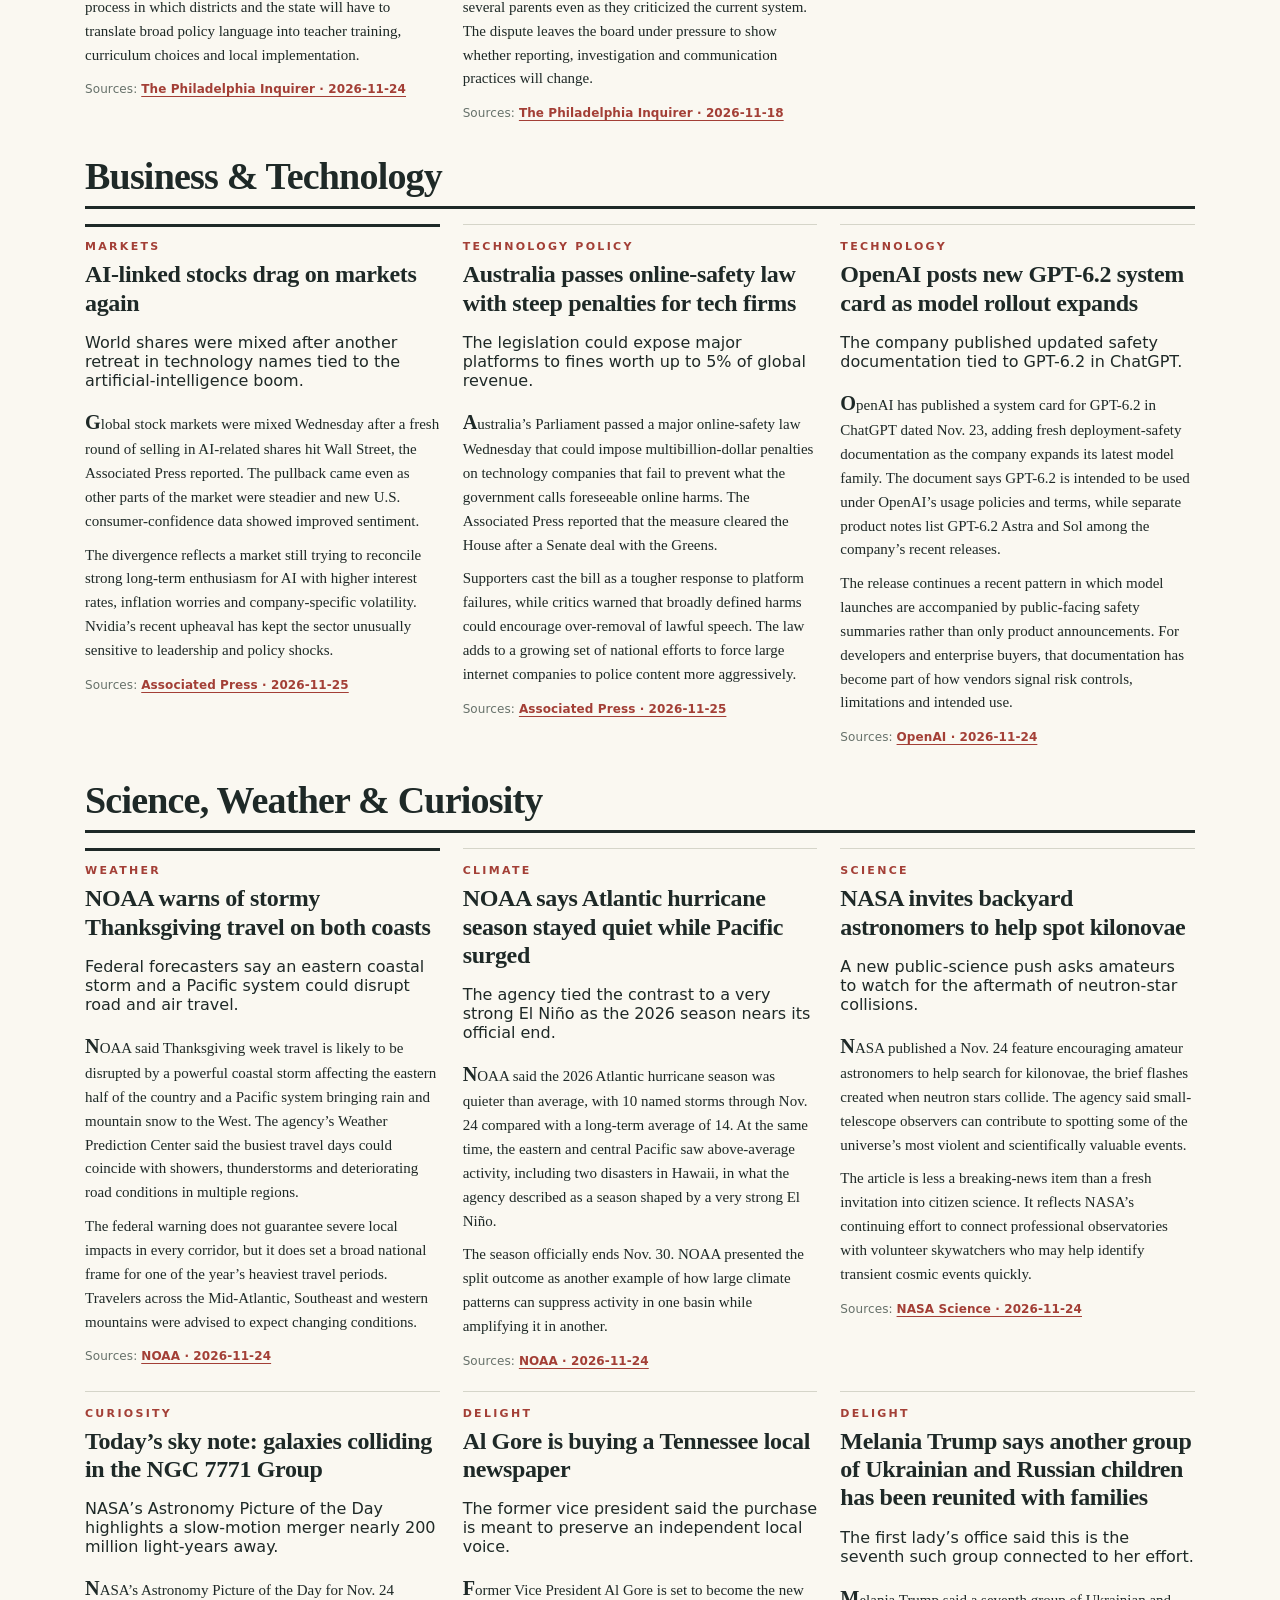
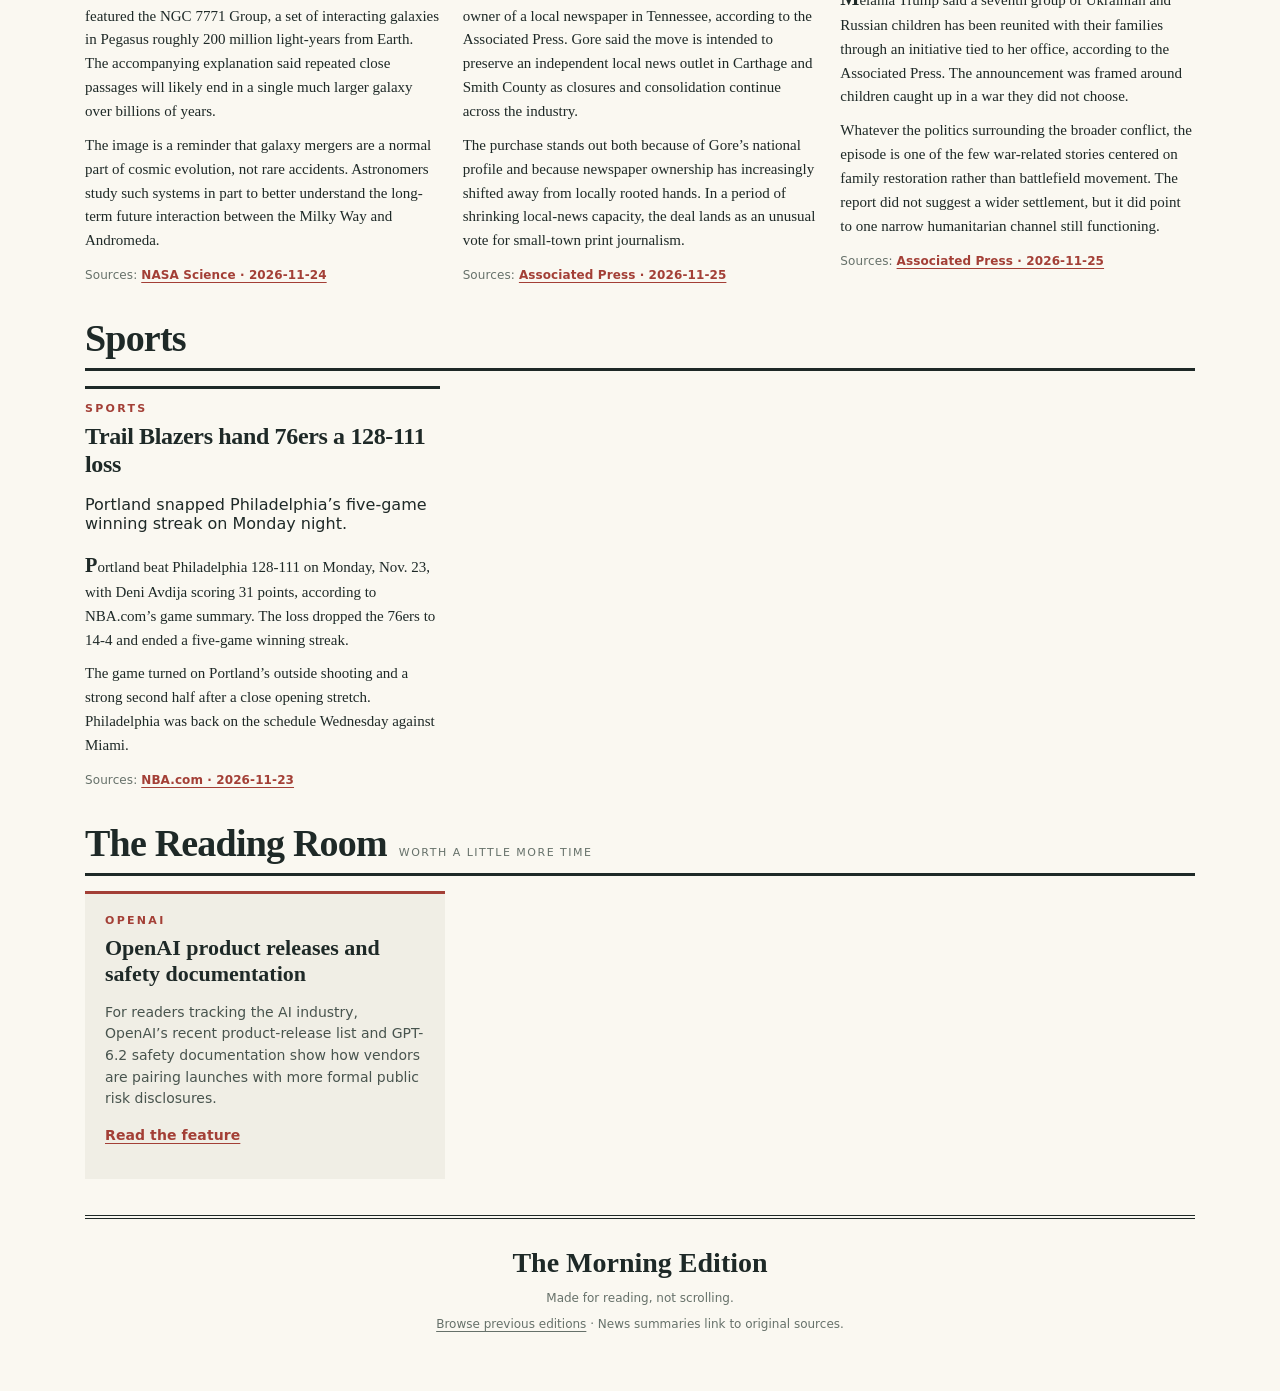
==== commit a6fa2360: "Publish Morning Edition 2026-11-25" ====
--- a/site/index.html
+++ b/site/index.html
@@ -2,14 +2,14 @@
 <html lang="en"><head>
 <meta charset="utf-8"><meta name="viewport" content="width=device-width, initial-scale=1">
 <meta name="theme-color" content="#faf8f1"><meta name="description" content="The Morning Edition — a personal newspaper for curious readers.">
-<title>The Morning Edition — Tuesday, November 24, 2026</title>
+<title>The Morning Edition — Wednesday, November 25, 2026</title>
 <link rel="stylesheet" href="styles.css"><link rel="icon" href="data:image/svg+xml,<svg xmlns=%22http://www.w3.org/2000/svg%22 viewBox=%220 0 100 100%22><text y=%22.9em%22 font-size=%2290%22>📰</text></svg>">
 </head><body>
 <div class="shell">
 <header><div class="mini-header"><span>Medford · South Jersey · Beyond</span><a href="archive.html">Past editions</a></div>
 <div class="masthead"><div class="eyebrow">Independent curiosity · Since 2026</div><h1>The Morning Edition</h1><p>A newspaper for the curious mind</p></div>
-<div class="index-line"><span>Tuesday, November 24, 2026</span><span>The daily paper · Around 15–20 minutes</span></div></header>
+<div class="index-line"><span>Wednesday, November 25, 2026</span><span>The daily paper · Around 15–20 minutes</span></div></header>
 
-<main><section class="lead" aria-label="Front page"><article><span class="section-kicker">Technology</span><h2>Nvidia reinstates Jensen Huang as CEO after days of turmoil</h2><p class="deck">The board reversed course Monday, restoring the chipmaker’s co-founder to the top job after a jolt that rattled markets, AI companies and Washington.</p><div class="article-body"><p>Nvidia’s board reinstated Jensen Huang as chief executive on Monday, only days after rejecting his return, in a reversal that underscored how central the company has become to financial markets and the AI industry. The Associated Press reported that shares surged after the decision, though the stock remained below last month’s peak. AP also reported that the White House viewed Huang’s return as important enough that Vice President JD Vance helped press the case with board members.</p><p>The episode lands in a market already unsettled by a selloff in AI-related stocks and by Washington’s increasingly direct involvement in semiconductor policy. Nvidia’s reach extends from cloud providers to model developers and data-center builders, so the leadership upheaval quickly became a broader question about industrial concentration, national policy and the stability of the AI boom.</p></div><div class="source">Sources: <a target="_blank" rel="noopener noreferrer" href="https://apnews.com/article/39d4b34ffaa867b4e669893b5fd5028f">Associated Press · 2026-11-23</a></div></article><aside class="lead-aside"><h3>Inside this edition</h3><ul class="toc"><li><a href="#section-0"><span>Section 01</span>Nation &amp; World</a></li><li><a href="#section-1"><span>Section 02</span>Local | South Jersey, Philadelphia &amp; New Jersey</a></li><li><a href="#section-2"><span>Section 03</span>Business, Technology &amp; Science</a></li><li><a href="#section-3"><span>Section 04</span>Culture, Curiosity &amp; Odds</a></li></ul><p class="source">Fresh reporting, local perspective, and something unexpected.</p></aside></section><section id="section-0"><div class="section-heading"><h2>Nation &amp; World</h2></div><div class="stories"><article class="story"><div class="section-kicker">Politics</div><h3><span class="update">Update</span> Vance and Rubio meet with Qatar’s prime minister as Iran diplomacy remains unsettled</h3><p class="deck">The administration’s top envoys held separate meetings Monday while President Donald Trump continued to signal that Tehran wants an end to the fighting but not on terms he will accept.</p><div class="article-body"><p>Vice President JD Vance and Secretary of State Marco Rubio separately met Qatar’s prime minister on Monday as uncertainty persisted over the administration’s next steps in the U.S. conflict with Iran. Qatar has played a central role in attempts to revive negotiations, and the meetings came after Trump said last week that Iran wanted an agreement but not one he considered acceptable.</p><p>The diplomacy follows several days of mixed messaging from Washington, with no announced breakthrough and no public indication that fighting is near a formal end. The latest contacts suggest Gulf intermediaries remain active even as the White House keeps emphasizing pressure alongside talks.</p></div><div class="source">Sources: <a target="_blank" rel="noopener noreferrer" href="https://apnews.com/article/16e0c2cb05347cfcac068ec4aebb363f">Associated Press · 2026-11-24</a></div></article><article class="story"><div class="section-kicker">World</div><h3><span class="update">Update</span> Russian strike kills civilians in Zaporizhzhia as Ukraine links wider attacks to winter pressure</h3><p class="deck">Kyiv said Moscow was preparing additional strikes while defending its own expanding attacks on Russian assets, including a warship hit in Libya.</p><div class="article-body"><p>A Russian strike in Ukraine’s Zaporizhzhia region killed two people and wounded children on Tuesday, according to local officials cited by the Associated Press. President Volodymyr Zelenskyy said Ukraine was sending reinforcements to the region and warned that intelligence pointed to further Russian attacks as winter approaches.</p><p>The new strike came as Kyiv explained its recent operation against a Russian warship in Libya and as both sides widened the geographic reach of the war. Russia has repeatedly targeted Ukraine’s energy system ahead of cold weather, while Ukraine has sought to hit military-linked assets farther from the main front.</p></div><div class="source">Sources: <a target="_blank" rel="noopener noreferrer" href="https://apnews.com/article/bfff959fb4c7415f9473b34e78a4f750">Associated Press · 2026-11-24</a></div></article><article class="story"><div class="section-kicker">Politics</div><h3>Appeals court ends federal lawsuit over roughly 20,000 California ballots</h3><p class="deck">A Ninth Circuit ruling approved the Justice Department’s move to drop its own challenge, closing a burst of pre-certification litigation after the midterms.</p><div class="article-body"><p>A federal appeals court on Monday approved the Justice Department’s request to dismiss its lawsuit seeking to stop California from counting roughly 20,000 ballots while officials checked the immigration status of recipients the government alleged were noncitizens. The Associated Press reported that the ruling formally ended one of the most prominent late-election legal fights tied to the midterms.</p><p>The case had become part of a broader national argument over ballot access, voter eligibility and federal intervention in state election administration. Its end removes one outstanding legal dispute from a cycle in which Democrats have already secured control of the House and expanded their Senate majority.</p></div><div class="source">Sources: <a target="_blank" rel="noopener noreferrer" href="https://apnews.com/article/3fe6eeb38c7dd8b77c84733f898163ef">Associated Press · 2026-11-23</a></div></article><article class="story"><div class="section-kicker">Politics</div><h3>House Democrat broadens investigation into Donald Trump Jr.’s investment firm</h3><p class="deck">Rep. Jamie Raskin sought records from four companies that received investments before later benefiting from federal contracts or policy actions, according to AP.</p><div class="article-body"><p>A leading House Democrat is expanding an investigation into 1789 Capital, the venture firm associated with Donald Trump Jr., by demanding records from four companies that secured investments and later benefited from federal contracts or government action, the Associated Press reported Tuesday.</p><p>The inquiry adds to the oversight fights likely to shape the next Congress after Democrats won back House control. Lawyers for the firm have defended its business approach and accused investigators of politicizing oversight.</p></div><div class="source">Sources: <a target="_blank" rel="noopener noreferrer" href="https://apnews.com/article/f51c0cd43c57326ab8540ac661dca2ac">Associated Press · 2026-11-24</a></div></article><article class="story"><div class="section-kicker">Politics</div><h3>Midterm gains for abortion-rights supporters do not guarantee rapid policy change</h3><p class="deck">State-level fights remain uneven even after voters and candidates backing abortion access performed well in the elections.</p><div class="article-body"><p>Candidates and ballot efforts supporting abortion rights performed strongly in the midterms, but the Associated Press reported that major policy changes are still likely to be piecemeal and state-specific. Some states preserved protections, while others are still moving to tighten access through medication and procedural limits.</p><p>The result is a map that remains fragmented despite clear electoral salience. With Congress divided on national legislation and states still controlling most practical access, legal and political fights are expected to continue into 2027.</p></div><div class="source">Sources: <a target="_blank" rel="noopener noreferrer" href="https://apnews.com/article/5a7c40258e342764400a96c79d673858">Associated Press · 2026-11-23</a></div></article></div></section><section id="section-1"><div class="section-heading"><h2>Local | South Jersey, Philadelphia &amp; New Jersey</h2></div><div class="stories"><article class="story"><div class="section-kicker">Local government</div><h3><span class="update">Update</span> UPDATE: Philadelphia election board certifies results</h3><p class="deck">The city board met Monday as scheduled to formalize the midterm outcome after days of procedural preparation.</p><div class="article-body"><p>Philadelphia’s election board met Monday to certify the city’s 2026 general-election results, completing the formal local step in a midterm cycle that reshaped the balance of power nationally. The meeting followed earlier scheduling and canvass actions reported in recent days.</p><p>Certification does not end every possible dispute, but it marks the city’s official acceptance of the vote totals. Philadelphia’s administration of mail ballots, canvassing and certification drew close attention this fall because of the state’s frequent role in closely watched races.</p></div><div class="source">Sources: <a target="_blank" rel="noopener noreferrer" href="https://www.inquirer.com/author/orso_anna/">The Philadelphia Inquirer · 2026-11-21</a></div></article><article class="story"><div class="section-kicker">Local government</div><h3><span class="update">Update</span> Council keeps pressure on Philadelphia DHS over foster-care failures</h3><p class="deck">Lawmakers questioned the department after a child’s death and broader concerns about how the system handles vulnerable families.</p><div class="article-body"><p>Philadelphia City Council has continued pressing the Department of Human Services over foster-care failures after a child’s death and testimony about shortcomings in the system. Recent hearings have focused on oversight, response times and whether warning signs were missed.</p><p>The issue has become one of the more consequential accountability fights at City Hall this month. It reaches beyond one case to the city’s handling of investigations, placements and contractor supervision.</p></div><div class="source">Sources: <a target="_blank" rel="noopener noreferrer" href="https://www.inquirer.com/politics/philadelphia/city-council-fall-priorities-arena-incinerator-taxes-20260916.html">The Philadelphia Inquirer · 2026-09-16</a></div></article><article class="story"><div class="section-kicker">Environment</div><h3><span class="update">Update</span> Trash-contract fight heads toward full Council after committee rejection</h3><p class="deck">Philadelphia’s debate over whether to keep sending waste to the Chester incinerator operator remains unresolved after a key setback for the administration-backed contract.</p><div class="article-body"><p>Philadelphia’s proposed waste-disposal contract with Reworld remains in political limbo after a Council committee rejected the measure, pushing the dispute toward a broader fight at full Council. The conflict has drawn testimony from city officials, community members and a former company worker who said regulators were misled.</p><p>The decision matters for where the city sends trash and how it weighs cost, emissions, community impact and contract structure. Chester’s long-running burden from regional waste disposal remains central to the debate.</p></div><div class="source">Sources: <a target="_blank" rel="noopener noreferrer" href="https://www.inquirer.com/newsletters/morning/septa-train-arrival-display-philadelphia-chester-trash-city-council-20261119.html?int_promo=newsroom">The Philadelphia Inquirer · 2026-11-19</a></div></article></div></section><section id="section-2"><div class="section-heading"><h2>Business, Technology &amp; Science</h2></div><div class="stories"><article class="story"><div class="section-kicker">Technology</div><h3>OpenAI posts details on GPT-6 Cyber as AI security tools proliferate</h3><p class="deck">The company described a cybersecurity-focused model designed to find exploitable vulnerabilities and help produce fixes within authorized scope.</p><div class="article-body"><p>OpenAI’s safety newsroom posted a new write-up on GPT-6 Cyber on Nov. 22, describing the model as a cybersecurity system trained to identify exploitable vulnerabilities and develop fixes while staying within authorized boundaries. The announcement adds to a wave of increasingly specialized AI systems aimed at enterprise and security uses.</p><p>The release shows how frontier-model companies are carving products into narrower professional categories rather than relying only on general-purpose chatbots. It also reflects the growing pressure on AI firms to describe safety constraints more explicitly as their tools move closer to sensitive operational work.</p></div><div class="source">Sources: <a target="_blank" rel="noopener noreferrer" href="https://openai.com/news/safety-alignment/?display=list">OpenAI · 2026-11-22</a></div></article><article class="story"><div class="section-kicker">Technology</div><h3>OpenAI API changelog highlights new realtime voice and translation models</h3><p class="deck">Developer documentation lists GPT-Realtime-2, translation streaming and speech-to-text updates among November platform changes.</p><div class="article-body"><p>OpenAI’s developer changelog for November lists several platform additions, including GPT-Realtime-2 for speech-to-speech agents, GPT-Realtime-Translate for streaming speech translation and GPT-Realtime-Whisper for streaming transcription. The items indicate continued investment in low-latency voice systems for live applications.</p><p>Developer changelogs are not consumer product launches, but they often show where platform priorities are moving. In this case, the emphasis is on voice interaction, translation and more configurable realtime behavior for software builders.</p></div><div class="source">Sources: <a target="_blank" rel="noopener noreferrer" href="https://developers.openai.com/api/docs/changelog?mw_entry=2026-09-29-99a06ddef837dc53">OpenAI · 2026-11-24</a></div></article><article class="story"><div class="section-kicker">Economy</div><h3>Inflation and consumer mood remain the week’s main economic tests</h3><p class="deck">Fresh readings on confidence, income, spending and the Fed’s preferred inflation gauge are due in a holiday-shortened week.</p><div class="article-body"><p>This week’s U.S. economic calendar centers on inflation and consumer behavior, with the Conference Board’s confidence survey and the October personal income, spending and PCE inflation report due during the holiday-shortened stretch. The Associated Press noted that inflation remains the thread running through much of the economy this year, especially after energy disruptions tied to the Iran war pushed prices higher.</p><p>Investors are watching the numbers after a rough period for markets and renewed expectations that the Federal Reserve could keep policy tight. The data will help test whether households are still spending despite higher costs and a shakier market backdrop.</p></div><div class="source">Sources: <a target="_blank" rel="noopener noreferrer" href="https://apnews.com/article/6c207f517113ab0e65c60ac3ee66440e">Associated Press · 2026-11-21</a></div></article><article class="story"><div class="section-kicker">Weather</div><h3>NOAA forecasters warn of a wet, stormy week in the Pacific Northwest</h3><p class="deck">Forecast products issued early Tuesday show repeated Pacific systems, mountain snow at higher elevations and another atmospheric river arriving by late Wednesday.</p><div class="article-body"><p>NOAA’s Weather Prediction Center early Tuesday warned that the West Coast, especially the Pacific Northwest, will face repeated Pacific storm systems through Thanksgiving, with heavy mountain snow in higher terrain and another atmospheric river aimed at western Washington by late Wednesday.</p><p>The setup is far from South Jersey, but it is one of the country’s most consequential weather stories entering the holiday. A prolonged storm train can affect mountain travel, river conditions and airport operations during one of the busiest weeks of the year.</p></div><div class="source">Sources: <a target="_blank" rel="noopener noreferrer" href="https://origin-east-www-wpc.woc.noaa.gov/index.shtml">NOAA Weather Prediction Center · 2026-11-24</a></div></article></div></section><section id="section-3"><div class="section-heading"><h2>Culture, Curiosity &amp; Odds</h2></div><div class="stories"><article class="story"><div class="section-kicker">Culture</div><h3>White House prepares Thanksgiving turkey pardon</h3><p class="deck">Trump is set to pardon two turkeys, Freedom and Feather, in one of the capital’s annual ceremonial rituals.</p><div class="article-body"><p>President Donald Trump is expected to pardon two turkeys, Freedom and Feather, at the White House ahead of Thanksgiving, the Associated Press reported early Tuesday. The annual event is mostly ceremonial, though it often doubles as a small political stage depending on the tone the president chooses.</p><p>The ritual has endured as one of the stranger fixtures on the official Washington calendar: a holiday photo opportunity, a comic break in the news cycle and a reminder that even modern presidencies keep old theatrical customs.</p></div><div class="source">Sources: <a target="_blank" rel="noopener noreferrer" href="https://apnews.com/article/bb973ff5e095fa20229f49aea36dafd5">Associated Press · 2026-11-24</a></div></article><article class="story"><div class="section-kicker">Sky</div><h3>Tonight brings November’s full supermoon</h3><p class="deck">NASA’s monthly skywatching guide flags Nov. 24 as a bright full-moon night.</p><div class="article-body"><p>NASA’s November skywatching guide says the evening of Nov. 24 will feature a supermoon, putting an unusually large and bright full moon in the sky on Tuesday night. The guide was published earlier this month as part of the agency’s regular public observing notes.</p><p>It is not a rarest-of-the-rare event, but it is a reliable one: the kind of astronomical marker visible from city blocks, suburbs and farm fields alike without any equipment.</p></div><div class="source">Sources: <a target="_blank" rel="noopener noreferrer" href="https://science.nasa.gov/solar-system/skywatching/whats-up-november-2026-skywatching-tips-from-nasa/?linkId=1030817299">NASA Science · 2026-11-03</a></div></article><article class="story"><div class="section-kicker">Technology culture</div><h3>OpenAI Forum lists annual community networking event for Nov. 24</h3><p class="deck">The public events calendar shows a large member gathering on Tuesday as the AI sector continues building its civic and professional ecosystem.</p><div class="article-body"><p>OpenAI’s public Forum events page lists an annual community networking event for Nov. 24, one more sign that the AI industry’s public presence now extends well beyond product launches and research papers into recurring professional communities and conference-style programming.</p><p>That sort of event is not a hard-news corporate development on its own. It does, however, show how quickly AI organizations are building durable institutions around users, developers and policy-adjacent communities.</p></div><div class="source">Sources: <a target="_blank" rel="noopener noreferrer" href="https://forum.openai.com/public/events/the-openai-forum-presents-annual-community-networking-event-sdco3px25s?referralCode=QzqM">OpenAI Forum · 2026-11-24</a></div></article></div></section><section><div class="section-heading"><h2>The Reading Room</h2><small>Worth a little more time</small></div><div class="reads"></div></section></main>
+<main><section class="lead" aria-label="Front page"><article><span class="section-kicker">National</span><h2>U.S. prepares new tariff action against China, EU and others</h2><p class="deck">The Trump administration is expected to announce higher tariffs aimed at what officials describe as subsidized overproduction abroad, according to people familiar with the plan.</p><div class="article-body"><p>The Trump administration is preparing to raise tariffs on goods from China, the European Union and 14 other economies, according to two people familiar with the matter who spoke to The Associated Press. The expected move would widen a trade fight that has continued even after Republicans’ midterm losses, with the White House arguing that foreign subsidies are distorting manufacturing competition and worsening strains on U.S. industry.</p><p>The prospective action arrives as inflation remains elevated and affordability has become a dominant political issue. Any tariff increase would risk higher import costs for some businesses and consumers while also signaling that the administration intends to keep using trade penalties as an industrial-policy tool. China has been trying to rebalance its economy, but weak domestic demand has pushed more firms toward export markets, adding to friction with trading partners.</p></div><div class="source">Sources: <a target="_blank" rel="noopener noreferrer" href="https://apnews.com/article/d97ed6f4017152ca4c18de5517db6d51">Associated Press · 2026-11-25</a></div></article><aside class="lead-aside"><h3>Inside this edition</h3><ul class="toc"><li><a href="#section-0"><span>Section 01</span>Nation &amp; World</a></li><li><a href="#section-1"><span>Section 02</span>Philadelphia &amp; South Jersey</a></li><li><a href="#section-2"><span>Section 03</span>Business &amp; Technology</a></li><li><a href="#section-3"><span>Section 04</span>Science, Weather &amp; Curiosity</a></li><li><a href="#section-4"><span>Section 05</span>Sports</a></li></ul><p class="source">Fresh reporting, local perspective, and something unexpected.</p></aside></section><section id="section-0"><div class="section-heading"><h2>Nation &amp; World</h2></div><div class="stories"><article class="story"><div class="section-kicker">Politics</div><h3><span class="update">Update</span> Democrats clinch House majority of at least 259 seats</h3><p class="deck">The party’s margin is its largest in the chamber since 1990, setting up divided government in Washington.</p><div class="article-body"><p>Democrats have clinched a House majority of at least 259 seats, The Associated Press reported Wednesday, giving the party its biggest chamber margin since 1990. The result follows earlier gains in the Senate and leaves President Donald Trump facing a Congress with broad investigative power and a larger opposition caucus than many expected after the election season.</p><p>Party leaders and lawmakers are now publicly debating how to balance oversight with cost-of-living issues. Centrist Democrats have urged the caucus to devote most of its effort to affordability legislation while still using subpoena power and committee authority to challenge the White House.</p></div><div class="source">Sources: <a target="_blank" rel="noopener noreferrer" href="https://apnews.com/article/07b3ccbe60db7c1d3d3f3087d8fca721">Associated Press · 2026-11-25</a></div></article><article class="story"><div class="section-kicker">Economy</div><h3>U.S. consumer confidence jumps in November</h3><p class="deck">The Conference Board survey showed a marked improvement as gas prices eased and election uncertainty faded.</p><div class="article-body"><p>Americans’ confidence in the economy rose sharply in November, according to a report highlighted by the Associated Press, with lower gasoline prices and the end of election-season uncertainty helping lift sentiment. The improvement comes even as inflation remains higher than policymakers and households would like.</p><p>Economists have cautioned that confidence surveys have been less reliable predictors of actual spending since the pandemic. Still, the rebound offers a notable counterpoint to persistent concerns about prices, especially after government data earlier this month showed inflation moving higher in October.</p></div><div class="source">Sources: <a target="_blank" rel="noopener noreferrer" href="https://apnews.com/article/9d13d96cc3e4bac8f334f9145c718e42">Associated Press · 2026-11-24</a></div></article><article class="story"><div class="section-kicker">World</div><h3><span class="update">Update</span> Libyan army vows retaliation after officers die from Ukrainian drone attack</h3><p class="deck">The deaths broaden attention on a conflict that Kyiv says reaches beyond Ukraine’s own territory.</p><div class="article-body"><p>Libya’s army said it would retaliate after two naval officers died from wounds suffered in a Ukrainian drone attack, according to the Associated Press. The episode adds another international dimension to the war as Ukraine continues to describe strikes on Russian assets and aligned forces beyond its borders.</p><p>The development follows recent claims by Kyiv that it had struck a Russian warship in Libya. It also lands as Russia’s war effort presses into another winter, with military, diplomatic and energy-security consequences extending well beyond Eastern Europe.</p></div><div class="source">Sources: <a target="_blank" rel="noopener noreferrer" href="https://apnews.com/article/5719d6750c0619695c7f23a373cecd7b">Associated Press · 2026-11-25</a></div></article><article class="story"><div class="section-kicker">World</div><h3>North Korea orders closure of new Swiss diplomatic office</h3><p class="deck">Pyongyang gave the senior Swiss diplomat 48 hours to leave, citing Swiss sanctions.</p><div class="article-body"><p>North Korea demanded the closure of Switzerland’s newly opened diplomatic office in Pyongyang and ordered its senior diplomat to depart within 48 hours, according to the Associated Press. State media linked the move to Swiss sanctions related to a children’s camp, turning a narrow dispute into a fresh diplomatic rupture.</p><p>The step underscores North Korea’s increasingly confrontational posture as it aligns more closely with Russia amid the war in Ukraine. Even limited diplomatic openings remain fragile, and Pyongyang’s decision quickly shut down one of the few recent signs of a small international thaw.</p></div><div class="source">Sources: <a target="_blank" rel="noopener noreferrer" href="https://apnews.com/article/a39dbc92d195e69443ce66913a3dff7e">Associated Press · 2026-11-25</a></div></article><article class="story"><div class="section-kicker">World</div><h3>Amnesty calls for war-crimes investigation into shelling in Tigray</h3><p class="deck">The rights group says renewed fighting near the Eritrean border has put civilians at risk.</p><div class="article-body"><p>Amnesty International called for an independent war-crimes investigation into shelling of civilian neighborhoods in Ethiopia’s Tigray region, the Associated Press reported. Residents near the Eritrean border described military buildups and fears of a wider return to war.</p><p>Fighting resumed in September despite the November 2022 agreement that had ended the previous two-year conflict. The renewed instability raises the prospect of another humanitarian crisis in a region still marked by displacement and deep political mistrust.</p></div><div class="source">Sources: <a target="_blank" rel="noopener noreferrer" href="https://apnews.com/article/427358084fef2eb567e38acd81c3eacd">Associated Press · 2026-11-25</a></div></article></div></section><section id="section-1"><div class="section-heading"><h2>Philadelphia &amp; South Jersey</h2></div><div class="stories"><article class="story"><div class="section-kicker">Local</div><h3><span class="update">Update</span> Philadelphia advances bill requiring long-term shift away from incinerators and landfills</h3><p class="deck">City Council’s commerce committee backed legislation calling for 60% of city trash to be diverted over 20 years.</p><div class="article-body"><p>Philadelphia would have to steer 60% of its trash away from landfills and incinerators over the next 20 years under legislation advanced Monday by City Council’s Commerce Committee. The bill directs the city to develop a formal zero-waste plan over the next three years, including expanded use of composting and other disposal methods.</p><p>The measure follows last week’s committee vote blocking the Parker administration from entering a new contract with Reworld, the Chester incinerator that has long handled roughly a third of the city’s trash. Administration officials said the new bill largely codifies work already underway, while some environmental advocates argued it needs stronger accountability and more emphasis on reducing waste at the source.</p></div><div class="source">Sources: <a target="_blank" rel="noopener noreferrer" href="https://www.inquirer.com/politics/philadelphia/city-council-zero-waste-bill-20261124.html">The Philadelphia Inquirer · 2026-11-24</a></div></article><article class="story"><div class="section-kicker">Local</div><h3>Thanksgiving parade closures set for Center City Philadelphia</h3><p class="deck">Road restrictions begin Wednesday evening ahead of Thursday morning’s parade.</p><div class="article-body"><p>Philadelphia’s annual Thanksgiving Day parade returns Thursday morning, and major road closures are scheduled in and around Center City throughout the week. The Inquirer reported that temporary no-parking restrictions begin Wednesday evening along or near the parade route.</p><p>Transit riders were advised to check SEPTA service updates for day-of changes. The annual event is one of the city’s largest holiday-season gatherings and typically reshapes traffic patterns well before the first floats roll.</p></div><div class="source">Sources: <a target="_blank" rel="noopener noreferrer" href="https://www.inquirer.com/news/philadelphia/thanksgiving-day-parade-road-closures-phladelphia-20261123.html">The Philadelphia Inquirer · 2026-11-23</a></div></article><article class="story"><div class="section-kicker">Local</div><h3>Council hearing presses Philadelphia DHS after foster child’s death</h3><p class="deck">Lawmakers questioned oversight failures following the death of 10-year-old Malayshia Allford.</p><div class="article-body"><p>Philadelphia City Council held a hearing on the Department of Human Services’ foster-care system after the death of 10-year-old Malayshia Allford, whose body was found in Lindenwold earlier this month. WHYY reported that lawmakers examined agency shortcomings and questioned DHS Commissioner Kimberly Ali about oversight and accountability.</p><p>The hearing is part of a widening official response that also includes other investigations into the case and the broader foster system. The proceedings did not resolve the underlying failures, but they added public pressure on city agencies to explain how the placement and monitoring process broke down.</p></div><div class="source">Sources: <a target="_blank" rel="noopener noreferrer" href="https://whyy.org/articles/philadelphia-city-council-human-service-department-hearing/">WHYY · 2026-11-20</a></div></article><article class="story"><div class="section-kicker">South Jersey</div><h3>Gov. Sherrill signs order aimed at improving child literacy in New Jersey</h3><p class="deck">The order directs the Education Department to produce a plan for more evidence-based classroom practices.</p><div class="article-body"><p>New Jersey Gov. Mikie Sherrill signed an executive order intended to improve student literacy, The Inquirer’s South Jersey report noted Tuesday. The order calls on the state Department of Education to produce a plan within 90 days for districts to use more evidence-based practices.</p><p>The move places literacy policy near the top of the new administration’s education agenda. It also begins a longer process in which districts and the state will have to translate broad policy language into teacher training, curriculum choices and local implementation.</p></div><div class="source">Sources: <a target="_blank" rel="noopener noreferrer" href="https://www.inquirer.com/south-jersey/log-cabin-price-point-mount-laurel-third-graders-sherrill-literacy-20261124.html">The Philadelphia Inquirer · 2026-11-24</a></div></article><article class="story"><div class="section-kicker">South Jersey</div><h3>Moorestown parents say school bullying cases need stronger response</h3><p class="deck">Parents told the board the district’s reporting and investigation process is falling short.</p><div class="article-body"><p>Parents in Moorestown told the local school board last week that bullying remains a serious problem and that the district’s response process needs improvement. According to The Inquirer, speakers argued that incidents are not being handled transparently enough and said stronger procedures are needed before the problem can be reduced.</p><p>District teachers and classroom quality were praised by several parents even as they criticized the current system. The dispute leaves the board under pressure to show whether reporting, investigation and communication practices will change.</p></div><div class="source">Sources: <a target="_blank" rel="noopener noreferrer" href="https://www.inquirer.com/south-jersey/moorestown-schools-bullying-20261118.html">The Philadelphia Inquirer · 2026-11-18</a></div></article></div></section><section id="section-2"><div class="section-heading"><h2>Business &amp; Technology</h2></div><div class="stories"><article class="story"><div class="section-kicker">Markets</div><h3>AI-linked stocks drag on markets again</h3><p class="deck">World shares were mixed after another retreat in technology names tied to the artificial-intelligence boom.</p><div class="article-body"><p>Global stock markets were mixed Wednesday after a fresh round of selling in AI-related shares hit Wall Street, the Associated Press reported. The pullback came even as other parts of the market were steadier and new U.S. consumer-confidence data showed improved sentiment.</p><p>The divergence reflects a market still trying to reconcile strong long-term enthusiasm for AI with higher interest rates, inflation worries and company-specific volatility. Nvidia’s recent upheaval has kept the sector unusually sensitive to leadership and policy shocks.</p></div><div class="source">Sources: <a target="_blank" rel="noopener noreferrer" href="https://apnews.com/article/10044b4fb55d3ff20fde9ba9e9acaab1">Associated Press · 2026-11-25</a></div></article><article class="story"><div class="section-kicker">Technology Policy</div><h3>Australia passes online-safety law with steep penalties for tech firms</h3><p class="deck">The legislation could expose major platforms to fines worth up to 5% of global revenue.</p><div class="article-body"><p>Australia’s Parliament passed a major online-safety law Wednesday that could impose multibillion-dollar penalties on technology companies that fail to prevent what the government calls foreseeable online harms. The Associated Press reported that the measure cleared the House after a Senate deal with the Greens.</p><p>Supporters cast the bill as a tougher response to platform failures, while critics warned that broadly defined harms could encourage over-removal of lawful speech. The law adds to a growing set of national efforts to force large internet companies to police content more aggressively.</p></div><div class="source">Sources: <a target="_blank" rel="noopener noreferrer" href="https://apnews.com/article/b3f044575e9d8106f30a14eee2b89a81">Associated Press · 2026-11-25</a></div></article><article class="story"><div class="section-kicker">Technology</div><h3>OpenAI posts new GPT-6.2 system card as model rollout expands</h3><p class="deck">The company published updated safety documentation tied to GPT-6.2 in ChatGPT.</p><div class="article-body"><p>OpenAI has published a system card for GPT-6.2 in ChatGPT dated Nov. 23, adding fresh deployment-safety documentation as the company expands its latest model family. The document says GPT-6.2 is intended to be used under OpenAI’s usage policies and terms, while separate product notes list GPT-6.2 Astra and Sol among the company’s recent releases.</p><p>The release continues a recent pattern in which model launches are accompanied by public-facing safety summaries rather than only product announcements. For developers and enterprise buyers, that documentation has become part of how vendors signal risk controls, limitations and intended use.</p></div><div class="source">Sources: <a target="_blank" rel="noopener noreferrer" href="https://deploymentsafety.openai.com/gpt-6-2-chatgpt/gpt-6-2-chatgpt.pdf">OpenAI · 2026-11-24</a></div></article></div></section><section id="section-3"><div class="section-heading"><h2>Science, Weather &amp; Curiosity</h2></div><div class="stories"><article class="story"><div class="section-kicker">Weather</div><h3>NOAA warns of stormy Thanksgiving travel on both coasts</h3><p class="deck">Federal forecasters say an eastern coastal storm and a Pacific system could disrupt road and air travel.</p><div class="article-body"><p>NOAA said Thanksgiving week travel is likely to be disrupted by a powerful coastal storm affecting the eastern half of the country and a Pacific system bringing rain and mountain snow to the West. The agency’s Weather Prediction Center said the busiest travel days could coincide with showers, thunderstorms and deteriorating road conditions in multiple regions.</p><p>The federal warning does not guarantee severe local impacts in every corridor, but it does set a broad national frame for one of the year’s heaviest travel periods. Travelers across the Mid-Atlantic, Southeast and western mountains were advised to expect changing conditions.</p></div><div class="source">Sources: <a target="_blank" rel="noopener noreferrer" href="https://www.noaa.gov/news/thanksgiving-week-weather-potent-coastal-storms-rain-and-snow-to-impact-travel">NOAA · 2026-11-24</a></div></article><article class="story"><div class="section-kicker">Climate</div><h3>NOAA says Atlantic hurricane season stayed quiet while Pacific surged</h3><p class="deck">The agency tied the contrast to a very strong El Niño as the 2026 season nears its official end.</p><div class="article-body"><p>NOAA said the 2026 Atlantic hurricane season was quieter than average, with 10 named storms through Nov. 24 compared with a long-term average of 14. At the same time, the eastern and central Pacific saw above-average activity, including two disasters in Hawaii, in what the agency described as a season shaped by a very strong El Niño.</p><p>The season officially ends Nov. 30. NOAA presented the split outcome as another example of how large climate patterns can suppress activity in one basin while amplifying it in another.</p></div><div class="source">Sources: <a target="_blank" rel="noopener noreferrer" href="https://www.noaa.gov/news-release/hurricane-season-wrap-up-el-nino-fueled-record-number-of-pacific-storms-but-calmed-atlantic">NOAA · 2026-11-24</a></div></article><article class="story"><div class="section-kicker">Science</div><h3>NASA invites backyard astronomers to help spot kilonovae</h3><p class="deck">A new public-science push asks amateurs to watch for the aftermath of neutron-star collisions.</p><div class="article-body"><p>NASA published a Nov. 24 feature encouraging amateur astronomers to help search for kilonovae, the brief flashes created when neutron stars collide. The agency said small-telescope observers can contribute to spotting some of the universe’s most violent and scientifically valuable events.</p><p>The article is less a breaking-news item than a fresh invitation into citizen science. It reflects NASA’s continuing effort to connect professional observatories with volunteer skywatchers who may help identify transient cosmic events quickly.</p></div><div class="source">Sources: <a target="_blank" rel="noopener noreferrer" href="https://science.nasa.gov/neutron-stars/">NASA Science · 2026-11-24</a></div></article><article class="story"><div class="section-kicker">Curiosity</div><h3>Today’s sky note: galaxies colliding in the NGC 7771 Group</h3><p class="deck">NASA’s Astronomy Picture of the Day highlights a slow-motion merger nearly 200 million light-years away.</p><div class="article-body"><p>NASA’s Astronomy Picture of the Day for Nov. 24 featured the NGC 7771 Group, a set of interacting galaxies in Pegasus roughly 200 million light-years from Earth. The accompanying explanation said repeated close passages will likely end in a single much larger galaxy over billions of years.</p><p>The image is a reminder that galaxy mergers are a normal part of cosmic evolution, not rare accidents. Astronomers study such systems in part to better understand the long-term future interaction between the Milky Way and Andromeda.</p></div><div class="source">Sources: <a target="_blank" rel="noopener noreferrer" href="https://science.nasa.gov/apod/">NASA Science · 2026-11-24</a></div></article><article class="story"><div class="section-kicker">Delight</div><h3>Al Gore is buying a Tennessee local newspaper</h3><p class="deck">The former vice president said the purchase is meant to preserve an independent local voice.</p><div class="article-body"><p>Former Vice President Al Gore is set to become the new owner of a local newspaper in Tennessee, according to the Associated Press. Gore said the move is intended to preserve an independent local news outlet in Carthage and Smith County as closures and consolidation continue across the industry.</p><p>The purchase stands out both because of Gore’s national profile and because newspaper ownership has increasingly shifted away from locally rooted hands. In a period of shrinking local-news capacity, the deal lands as an unusual vote for small-town print journalism.</p></div><div class="source">Sources: <a target="_blank" rel="noopener noreferrer" href="https://apnews.com/article/6d86ec5239dee664d312aac30b38dde5">Associated Press · 2026-11-25</a></div></article><article class="story"><div class="section-kicker">Delight</div><h3>Melania Trump says another group of Ukrainian and Russian children has been reunited with families</h3><p class="deck">The first lady’s office said this is the seventh such group connected to her effort.</p><div class="article-body"><p>Melania Trump said a seventh group of Ukrainian and Russian children has been reunited with their families through an initiative tied to her office, according to the Associated Press. The announcement was framed around children caught up in a war they did not choose.</p><p>Whatever the politics surrounding the broader conflict, the episode is one of the few war-related stories centered on family restoration rather than battlefield movement. The report did not suggest a wider settlement, but it did point to one narrow humanitarian channel still functioning.</p></div><div class="source">Sources: <a target="_blank" rel="noopener noreferrer" href="https://apnews.com/article/4fa1ae5512f4fb71dc36478b0f44514e">Associated Press · 2026-11-25</a></div></article></div></section><section id="section-4"><div class="section-heading"><h2>Sports</h2></div><div class="stories"><article class="story"><div class="section-kicker">Sports</div><h3>Trail Blazers hand 76ers a 128-111 loss</h3><p class="deck">Portland snapped Philadelphia’s five-game winning streak on Monday night.</p><div class="article-body"><p>Portland beat Philadelphia 128-111 on Monday, Nov. 23, with Deni Avdija scoring 31 points, according to NBA.com’s game summary. The loss dropped the 76ers to 14-4 and ended a five-game winning streak.</p><p>The game turned on Portland’s outside shooting and a strong second half after a close opening stretch. Philadelphia was back on the schedule Wednesday against Miami.</p></div><div class="source">Sources: <a target="_blank" rel="noopener noreferrer" href="https://www.nba.com/game/0022600288?cp1=web&amp;cp2=gameblock&amp;cp3=%7Bcp_3%7D&amp;cp4=%7Bcp_4%7D&amp;howToWatch=false&amp;ko_click_id=ko_lra4tlakhayur61ln&amp;partnerRef=76ers">NBA.com · 2026-11-23</a></div></article></div></section><section><div class="section-heading"><h2>The Reading Room</h2><small>Worth a little more time</small></div><div class="reads"><article class="read"><div class="section-kicker">OpenAI</div><h3>OpenAI product releases and safety documentation</h3><p>For readers tracking the AI industry, OpenAI’s recent product-release list and GPT-6.2 safety documentation show how vendors are pairing launches with more formal public risk disclosures.</p><p class="source"><a target="_blank" rel="noopener noreferrer" href="https://openai.com/news/product-releases/?display=list">Read the feature</a></p></article></div></section></main>
 <footer><div class="name">The Morning Edition</div><p>Made for reading, not scrolling.</p><p><a href="archive.html">Browse previous editions</a> · News summaries link to original sources.</p></footer>
 </div></body></html>
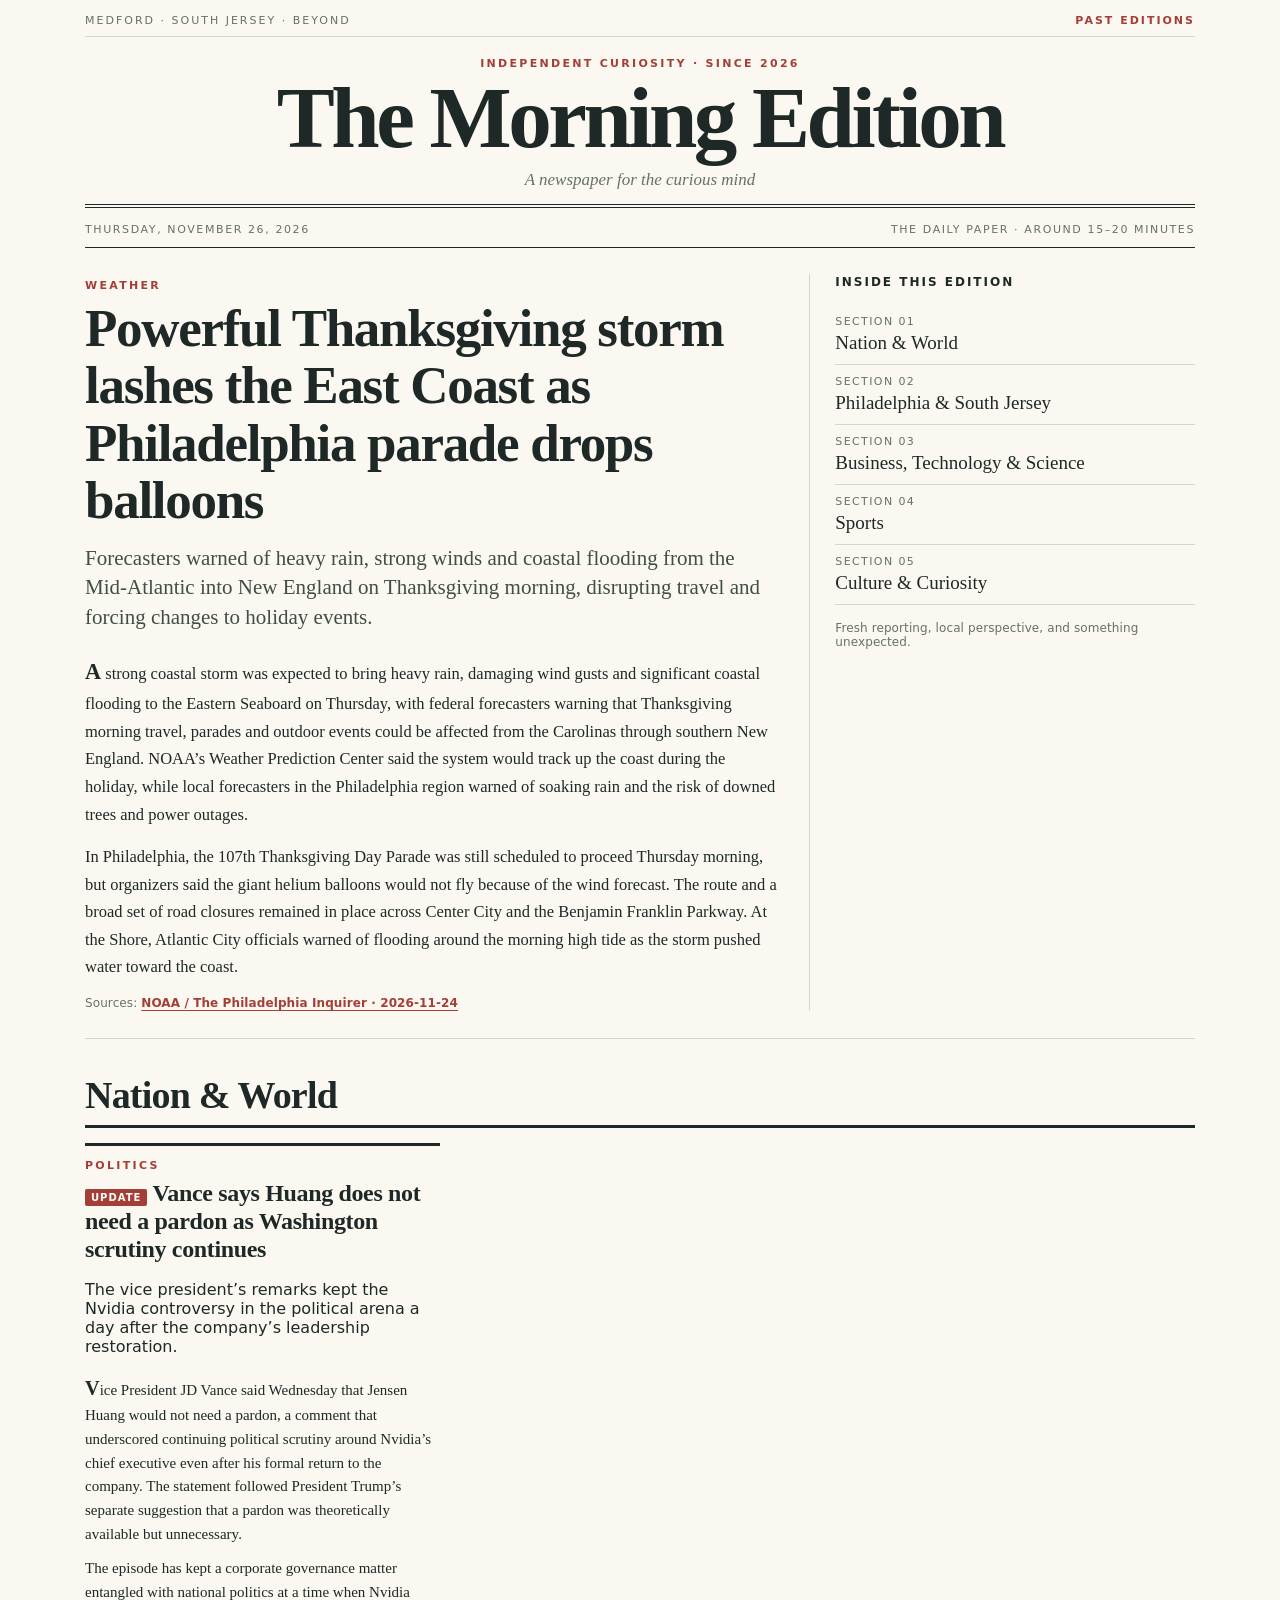
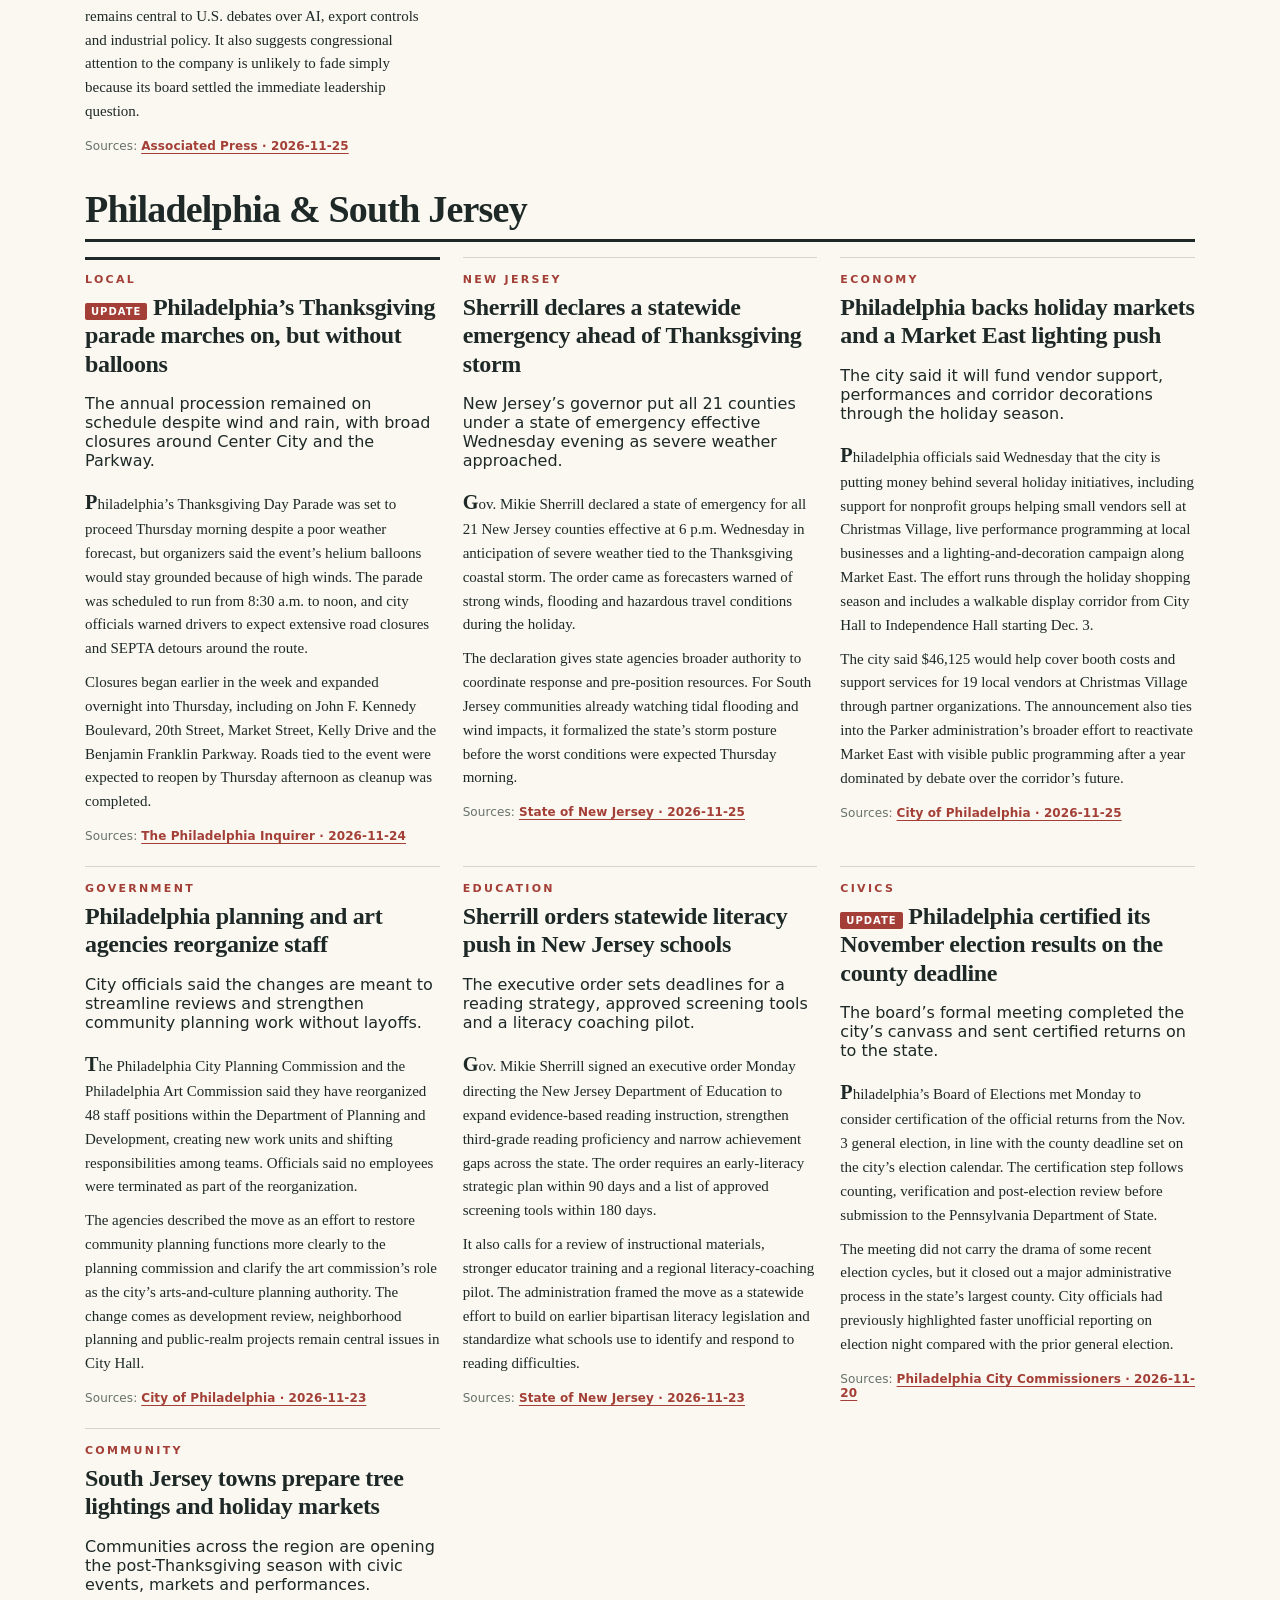
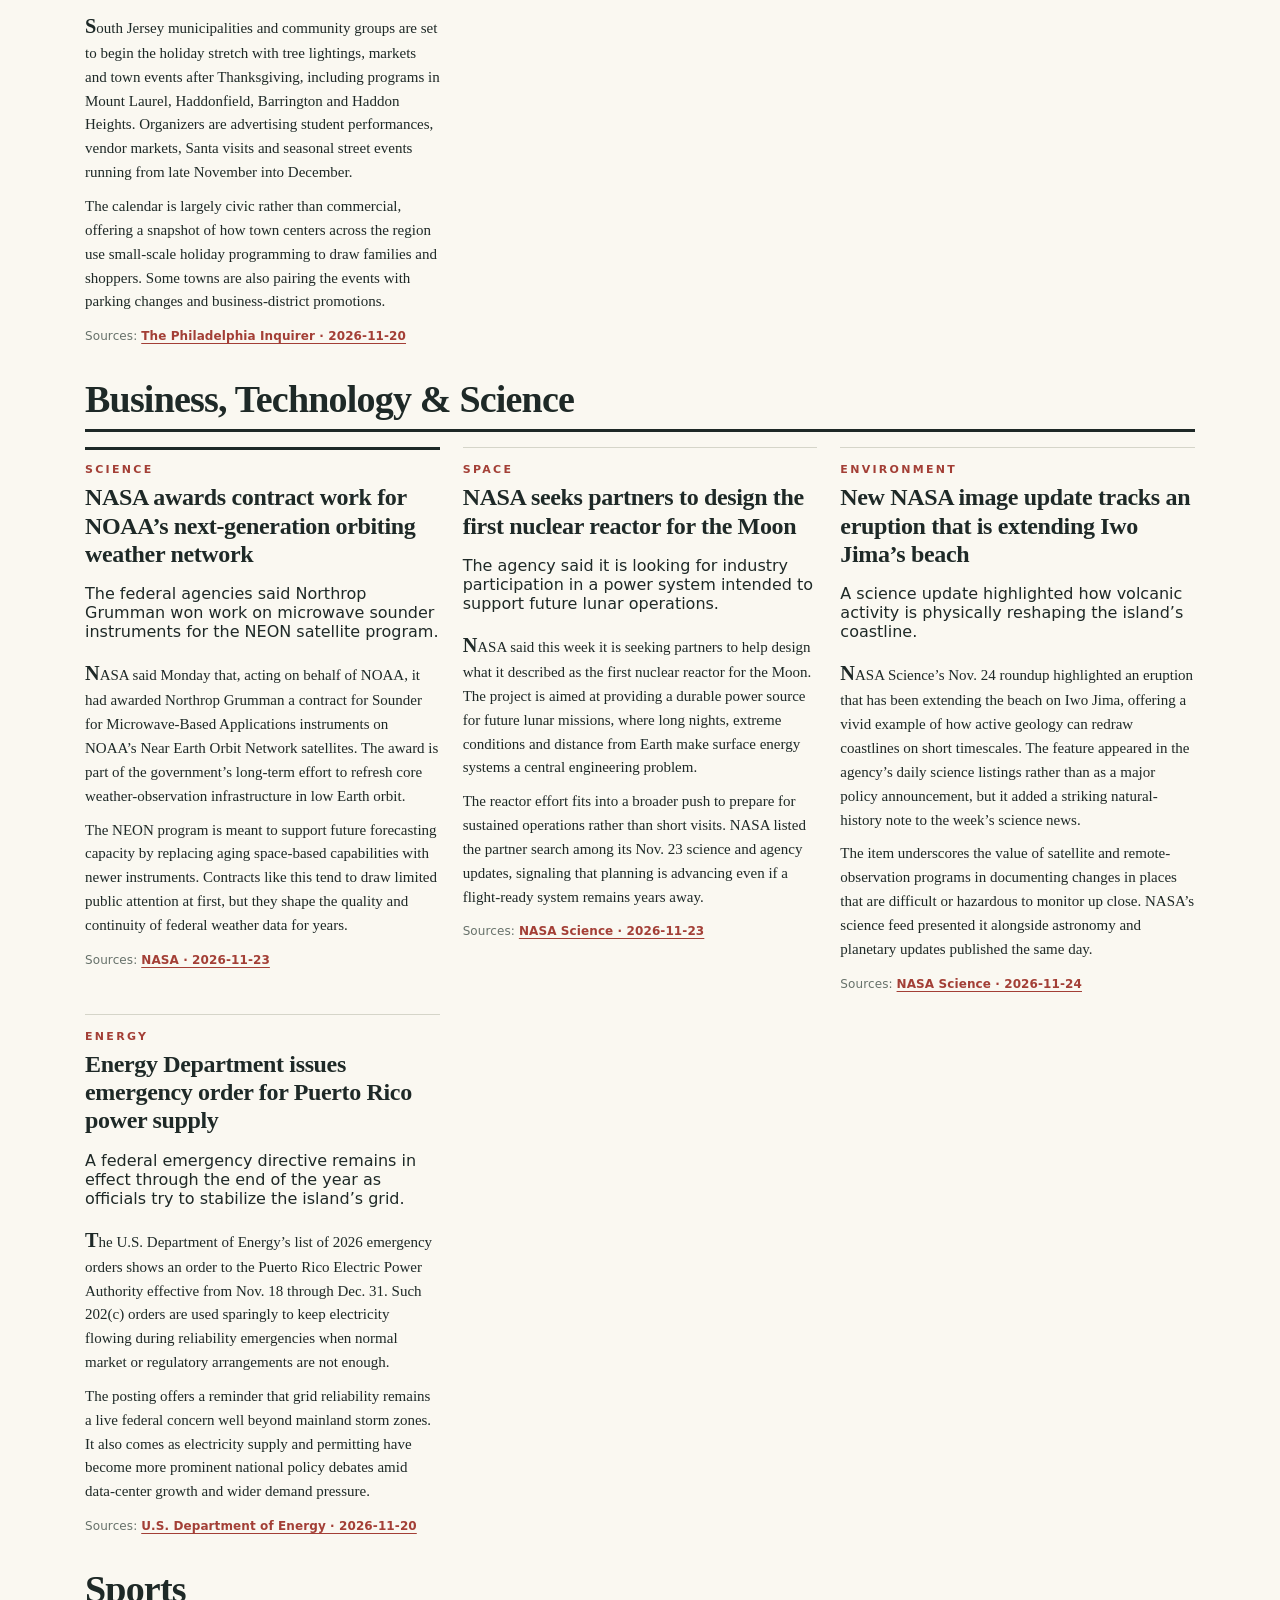
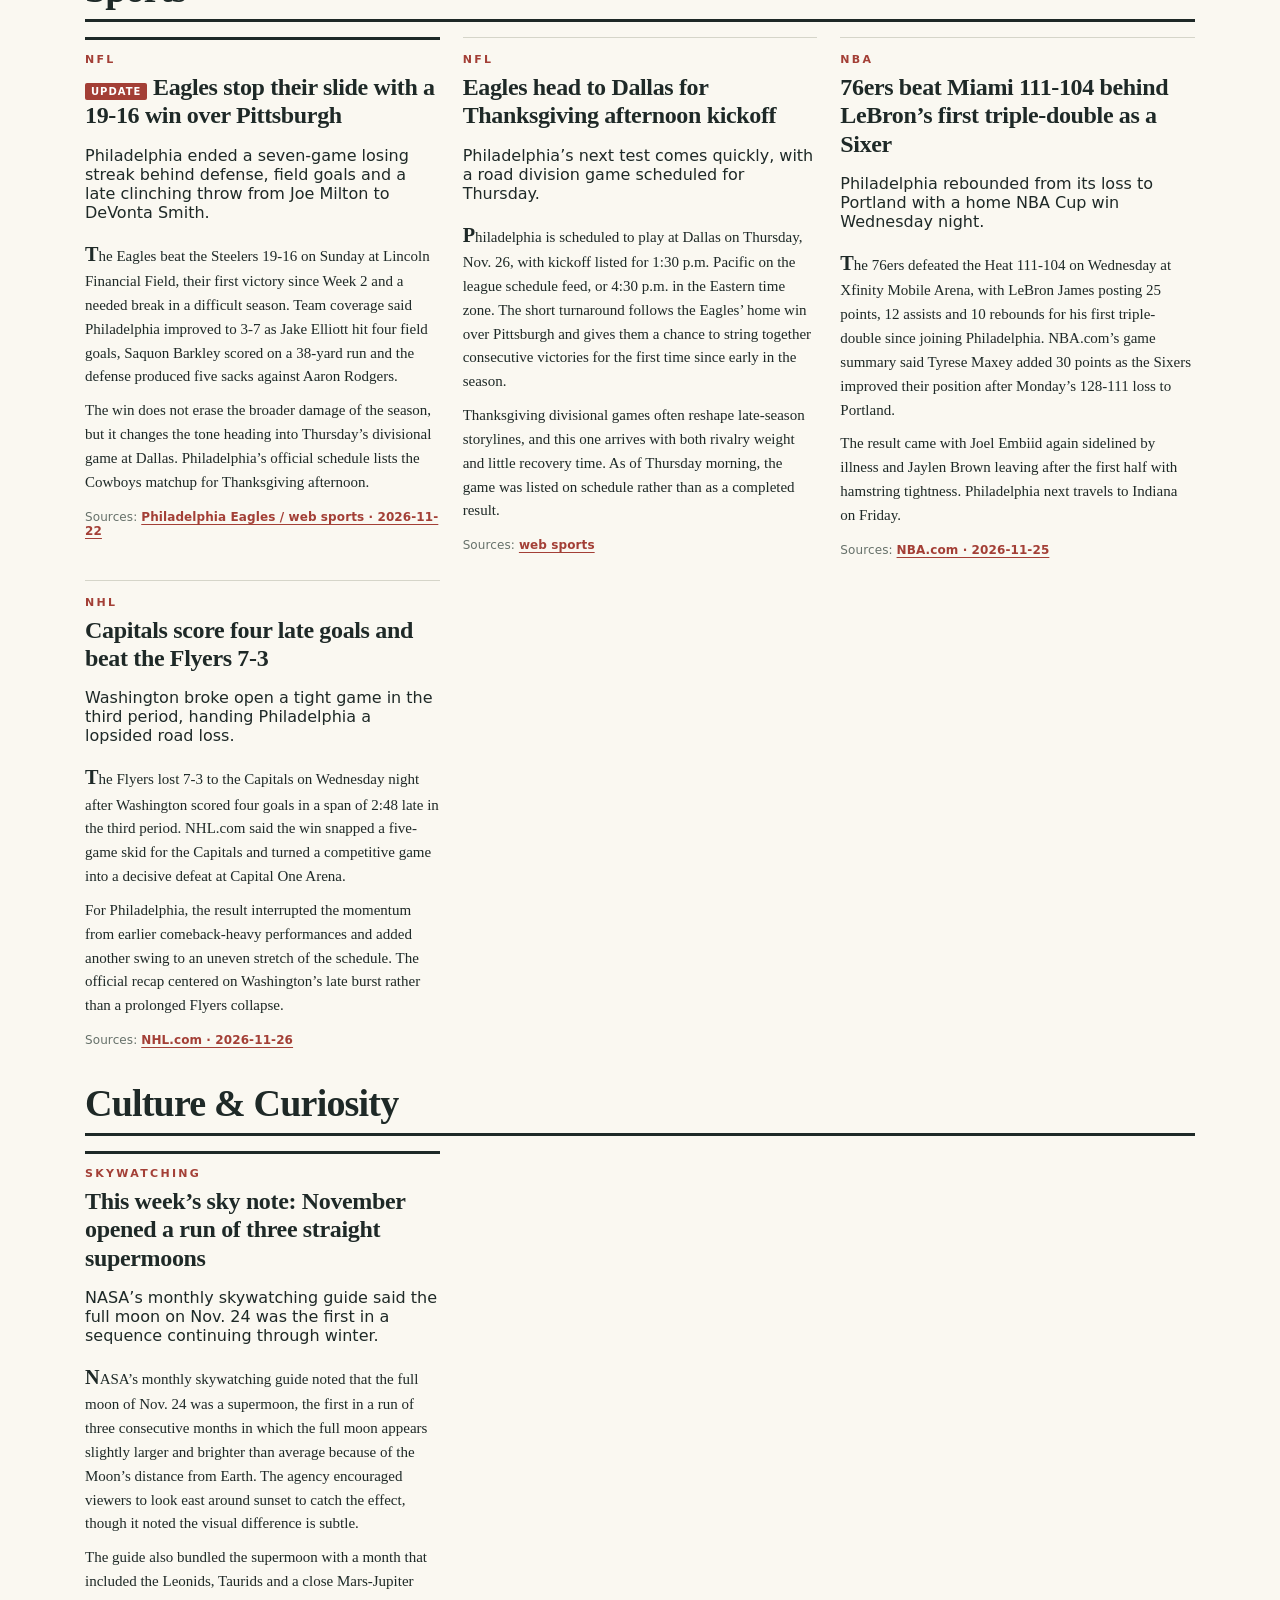
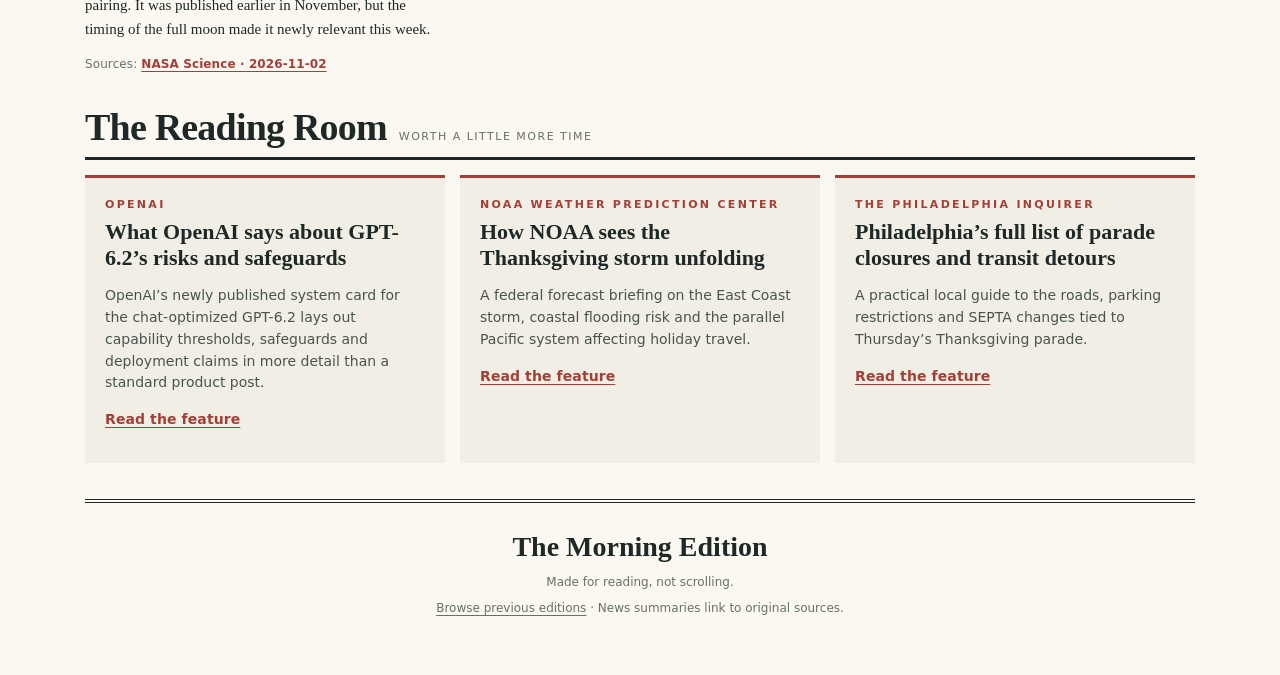
==== commit ee30d878: "Publish Morning Edition 2026-11-26" ====
--- a/site/index.html
+++ b/site/index.html
@@ -2,14 +2,14 @@
 <html lang="en"><head>
 <meta charset="utf-8"><meta name="viewport" content="width=device-width, initial-scale=1">
 <meta name="theme-color" content="#faf8f1"><meta name="description" content="The Morning Edition — a personal newspaper for curious readers.">
-<title>The Morning Edition — Wednesday, November 25, 2026</title>
+<title>The Morning Edition — Thursday, November 26, 2026</title>
 <link rel="stylesheet" href="styles.css"><link rel="icon" href="data:image/svg+xml,<svg xmlns=%22http://www.w3.org/2000/svg%22 viewBox=%220 0 100 100%22><text y=%22.9em%22 font-size=%2290%22>📰</text></svg>">
 </head><body>
 <div class="shell">
 <header><div class="mini-header"><span>Medford · South Jersey · Beyond</span><a href="archive.html">Past editions</a></div>
 <div class="masthead"><div class="eyebrow">Independent curiosity · Since 2026</div><h1>The Morning Edition</h1><p>A newspaper for the curious mind</p></div>
-<div class="index-line"><span>Wednesday, November 25, 2026</span><span>The daily paper · Around 15–20 minutes</span></div></header>
+<div class="index-line"><span>Thursday, November 26, 2026</span><span>The daily paper · Around 15–20 minutes</span></div></header>
 
-<main><section class="lead" aria-label="Front page"><article><span class="section-kicker">National</span><h2>U.S. prepares new tariff action against China, EU and others</h2><p class="deck">The Trump administration is expected to announce higher tariffs aimed at what officials describe as subsidized overproduction abroad, according to people familiar with the plan.</p><div class="article-body"><p>The Trump administration is preparing to raise tariffs on goods from China, the European Union and 14 other economies, according to two people familiar with the matter who spoke to The Associated Press. The expected move would widen a trade fight that has continued even after Republicans’ midterm losses, with the White House arguing that foreign subsidies are distorting manufacturing competition and worsening strains on U.S. industry.</p><p>The prospective action arrives as inflation remains elevated and affordability has become a dominant political issue. Any tariff increase would risk higher import costs for some businesses and consumers while also signaling that the administration intends to keep using trade penalties as an industrial-policy tool. China has been trying to rebalance its economy, but weak domestic demand has pushed more firms toward export markets, adding to friction with trading partners.</p></div><div class="source">Sources: <a target="_blank" rel="noopener noreferrer" href="https://apnews.com/article/d97ed6f4017152ca4c18de5517db6d51">Associated Press · 2026-11-25</a></div></article><aside class="lead-aside"><h3>Inside this edition</h3><ul class="toc"><li><a href="#section-0"><span>Section 01</span>Nation &amp; World</a></li><li><a href="#section-1"><span>Section 02</span>Philadelphia &amp; South Jersey</a></li><li><a href="#section-2"><span>Section 03</span>Business &amp; Technology</a></li><li><a href="#section-3"><span>Section 04</span>Science, Weather &amp; Curiosity</a></li><li><a href="#section-4"><span>Section 05</span>Sports</a></li></ul><p class="source">Fresh reporting, local perspective, and something unexpected.</p></aside></section><section id="section-0"><div class="section-heading"><h2>Nation &amp; World</h2></div><div class="stories"><article class="story"><div class="section-kicker">Politics</div><h3><span class="update">Update</span> Democrats clinch House majority of at least 259 seats</h3><p class="deck">The party’s margin is its largest in the chamber since 1990, setting up divided government in Washington.</p><div class="article-body"><p>Democrats have clinched a House majority of at least 259 seats, The Associated Press reported Wednesday, giving the party its biggest chamber margin since 1990. The result follows earlier gains in the Senate and leaves President Donald Trump facing a Congress with broad investigative power and a larger opposition caucus than many expected after the election season.</p><p>Party leaders and lawmakers are now publicly debating how to balance oversight with cost-of-living issues. Centrist Democrats have urged the caucus to devote most of its effort to affordability legislation while still using subpoena power and committee authority to challenge the White House.</p></div><div class="source">Sources: <a target="_blank" rel="noopener noreferrer" href="https://apnews.com/article/07b3ccbe60db7c1d3d3f3087d8fca721">Associated Press · 2026-11-25</a></div></article><article class="story"><div class="section-kicker">Economy</div><h3>U.S. consumer confidence jumps in November</h3><p class="deck">The Conference Board survey showed a marked improvement as gas prices eased and election uncertainty faded.</p><div class="article-body"><p>Americans’ confidence in the economy rose sharply in November, according to a report highlighted by the Associated Press, with lower gasoline prices and the end of election-season uncertainty helping lift sentiment. The improvement comes even as inflation remains higher than policymakers and households would like.</p><p>Economists have cautioned that confidence surveys have been less reliable predictors of actual spending since the pandemic. Still, the rebound offers a notable counterpoint to persistent concerns about prices, especially after government data earlier this month showed inflation moving higher in October.</p></div><div class="source">Sources: <a target="_blank" rel="noopener noreferrer" href="https://apnews.com/article/9d13d96cc3e4bac8f334f9145c718e42">Associated Press · 2026-11-24</a></div></article><article class="story"><div class="section-kicker">World</div><h3><span class="update">Update</span> Libyan army vows retaliation after officers die from Ukrainian drone attack</h3><p class="deck">The deaths broaden attention on a conflict that Kyiv says reaches beyond Ukraine’s own territory.</p><div class="article-body"><p>Libya’s army said it would retaliate after two naval officers died from wounds suffered in a Ukrainian drone attack, according to the Associated Press. The episode adds another international dimension to the war as Ukraine continues to describe strikes on Russian assets and aligned forces beyond its borders.</p><p>The development follows recent claims by Kyiv that it had struck a Russian warship in Libya. It also lands as Russia’s war effort presses into another winter, with military, diplomatic and energy-security consequences extending well beyond Eastern Europe.</p></div><div class="source">Sources: <a target="_blank" rel="noopener noreferrer" href="https://apnews.com/article/5719d6750c0619695c7f23a373cecd7b">Associated Press · 2026-11-25</a></div></article><article class="story"><div class="section-kicker">World</div><h3>North Korea orders closure of new Swiss diplomatic office</h3><p class="deck">Pyongyang gave the senior Swiss diplomat 48 hours to leave, citing Swiss sanctions.</p><div class="article-body"><p>North Korea demanded the closure of Switzerland’s newly opened diplomatic office in Pyongyang and ordered its senior diplomat to depart within 48 hours, according to the Associated Press. State media linked the move to Swiss sanctions related to a children’s camp, turning a narrow dispute into a fresh diplomatic rupture.</p><p>The step underscores North Korea’s increasingly confrontational posture as it aligns more closely with Russia amid the war in Ukraine. Even limited diplomatic openings remain fragile, and Pyongyang’s decision quickly shut down one of the few recent signs of a small international thaw.</p></div><div class="source">Sources: <a target="_blank" rel="noopener noreferrer" href="https://apnews.com/article/a39dbc92d195e69443ce66913a3dff7e">Associated Press · 2026-11-25</a></div></article><article class="story"><div class="section-kicker">World</div><h3>Amnesty calls for war-crimes investigation into shelling in Tigray</h3><p class="deck">The rights group says renewed fighting near the Eritrean border has put civilians at risk.</p><div class="article-body"><p>Amnesty International called for an independent war-crimes investigation into shelling of civilian neighborhoods in Ethiopia’s Tigray region, the Associated Press reported. Residents near the Eritrean border described military buildups and fears of a wider return to war.</p><p>Fighting resumed in September despite the November 2022 agreement that had ended the previous two-year conflict. The renewed instability raises the prospect of another humanitarian crisis in a region still marked by displacement and deep political mistrust.</p></div><div class="source">Sources: <a target="_blank" rel="noopener noreferrer" href="https://apnews.com/article/427358084fef2eb567e38acd81c3eacd">Associated Press · 2026-11-25</a></div></article></div></section><section id="section-1"><div class="section-heading"><h2>Philadelphia &amp; South Jersey</h2></div><div class="stories"><article class="story"><div class="section-kicker">Local</div><h3><span class="update">Update</span> Philadelphia advances bill requiring long-term shift away from incinerators and landfills</h3><p class="deck">City Council’s commerce committee backed legislation calling for 60% of city trash to be diverted over 20 years.</p><div class="article-body"><p>Philadelphia would have to steer 60% of its trash away from landfills and incinerators over the next 20 years under legislation advanced Monday by City Council’s Commerce Committee. The bill directs the city to develop a formal zero-waste plan over the next three years, including expanded use of composting and other disposal methods.</p><p>The measure follows last week’s committee vote blocking the Parker administration from entering a new contract with Reworld, the Chester incinerator that has long handled roughly a third of the city’s trash. Administration officials said the new bill largely codifies work already underway, while some environmental advocates argued it needs stronger accountability and more emphasis on reducing waste at the source.</p></div><div class="source">Sources: <a target="_blank" rel="noopener noreferrer" href="https://www.inquirer.com/politics/philadelphia/city-council-zero-waste-bill-20261124.html">The Philadelphia Inquirer · 2026-11-24</a></div></article><article class="story"><div class="section-kicker">Local</div><h3>Thanksgiving parade closures set for Center City Philadelphia</h3><p class="deck">Road restrictions begin Wednesday evening ahead of Thursday morning’s parade.</p><div class="article-body"><p>Philadelphia’s annual Thanksgiving Day parade returns Thursday morning, and major road closures are scheduled in and around Center City throughout the week. The Inquirer reported that temporary no-parking restrictions begin Wednesday evening along or near the parade route.</p><p>Transit riders were advised to check SEPTA service updates for day-of changes. The annual event is one of the city’s largest holiday-season gatherings and typically reshapes traffic patterns well before the first floats roll.</p></div><div class="source">Sources: <a target="_blank" rel="noopener noreferrer" href="https://www.inquirer.com/news/philadelphia/thanksgiving-day-parade-road-closures-phladelphia-20261123.html">The Philadelphia Inquirer · 2026-11-23</a></div></article><article class="story"><div class="section-kicker">Local</div><h3>Council hearing presses Philadelphia DHS after foster child’s death</h3><p class="deck">Lawmakers questioned oversight failures following the death of 10-year-old Malayshia Allford.</p><div class="article-body"><p>Philadelphia City Council held a hearing on the Department of Human Services’ foster-care system after the death of 10-year-old Malayshia Allford, whose body was found in Lindenwold earlier this month. WHYY reported that lawmakers examined agency shortcomings and questioned DHS Commissioner Kimberly Ali about oversight and accountability.</p><p>The hearing is part of a widening official response that also includes other investigations into the case and the broader foster system. The proceedings did not resolve the underlying failures, but they added public pressure on city agencies to explain how the placement and monitoring process broke down.</p></div><div class="source">Sources: <a target="_blank" rel="noopener noreferrer" href="https://whyy.org/articles/philadelphia-city-council-human-service-department-hearing/">WHYY · 2026-11-20</a></div></article><article class="story"><div class="section-kicker">South Jersey</div><h3>Gov. Sherrill signs order aimed at improving child literacy in New Jersey</h3><p class="deck">The order directs the Education Department to produce a plan for more evidence-based classroom practices.</p><div class="article-body"><p>New Jersey Gov. Mikie Sherrill signed an executive order intended to improve student literacy, The Inquirer’s South Jersey report noted Tuesday. The order calls on the state Department of Education to produce a plan within 90 days for districts to use more evidence-based practices.</p><p>The move places literacy policy near the top of the new administration’s education agenda. It also begins a longer process in which districts and the state will have to translate broad policy language into teacher training, curriculum choices and local implementation.</p></div><div class="source">Sources: <a target="_blank" rel="noopener noreferrer" href="https://www.inquirer.com/south-jersey/log-cabin-price-point-mount-laurel-third-graders-sherrill-literacy-20261124.html">The Philadelphia Inquirer · 2026-11-24</a></div></article><article class="story"><div class="section-kicker">South Jersey</div><h3>Moorestown parents say school bullying cases need stronger response</h3><p class="deck">Parents told the board the district’s reporting and investigation process is falling short.</p><div class="article-body"><p>Parents in Moorestown told the local school board last week that bullying remains a serious problem and that the district’s response process needs improvement. According to The Inquirer, speakers argued that incidents are not being handled transparently enough and said stronger procedures are needed before the problem can be reduced.</p><p>District teachers and classroom quality were praised by several parents even as they criticized the current system. The dispute leaves the board under pressure to show whether reporting, investigation and communication practices will change.</p></div><div class="source">Sources: <a target="_blank" rel="noopener noreferrer" href="https://www.inquirer.com/south-jersey/moorestown-schools-bullying-20261118.html">The Philadelphia Inquirer · 2026-11-18</a></div></article></div></section><section id="section-2"><div class="section-heading"><h2>Business &amp; Technology</h2></div><div class="stories"><article class="story"><div class="section-kicker">Markets</div><h3>AI-linked stocks drag on markets again</h3><p class="deck">World shares were mixed after another retreat in technology names tied to the artificial-intelligence boom.</p><div class="article-body"><p>Global stock markets were mixed Wednesday after a fresh round of selling in AI-related shares hit Wall Street, the Associated Press reported. The pullback came even as other parts of the market were steadier and new U.S. consumer-confidence data showed improved sentiment.</p><p>The divergence reflects a market still trying to reconcile strong long-term enthusiasm for AI with higher interest rates, inflation worries and company-specific volatility. Nvidia’s recent upheaval has kept the sector unusually sensitive to leadership and policy shocks.</p></div><div class="source">Sources: <a target="_blank" rel="noopener noreferrer" href="https://apnews.com/article/10044b4fb55d3ff20fde9ba9e9acaab1">Associated Press · 2026-11-25</a></div></article><article class="story"><div class="section-kicker">Technology Policy</div><h3>Australia passes online-safety law with steep penalties for tech firms</h3><p class="deck">The legislation could expose major platforms to fines worth up to 5% of global revenue.</p><div class="article-body"><p>Australia’s Parliament passed a major online-safety law Wednesday that could impose multibillion-dollar penalties on technology companies that fail to prevent what the government calls foreseeable online harms. The Associated Press reported that the measure cleared the House after a Senate deal with the Greens.</p><p>Supporters cast the bill as a tougher response to platform failures, while critics warned that broadly defined harms could encourage over-removal of lawful speech. The law adds to a growing set of national efforts to force large internet companies to police content more aggressively.</p></div><div class="source">Sources: <a target="_blank" rel="noopener noreferrer" href="https://apnews.com/article/b3f044575e9d8106f30a14eee2b89a81">Associated Press · 2026-11-25</a></div></article><article class="story"><div class="section-kicker">Technology</div><h3>OpenAI posts new GPT-6.2 system card as model rollout expands</h3><p class="deck">The company published updated safety documentation tied to GPT-6.2 in ChatGPT.</p><div class="article-body"><p>OpenAI has published a system card for GPT-6.2 in ChatGPT dated Nov. 23, adding fresh deployment-safety documentation as the company expands its latest model family. The document says GPT-6.2 is intended to be used under OpenAI’s usage policies and terms, while separate product notes list GPT-6.2 Astra and Sol among the company’s recent releases.</p><p>The release continues a recent pattern in which model launches are accompanied by public-facing safety summaries rather than only product announcements. For developers and enterprise buyers, that documentation has become part of how vendors signal risk controls, limitations and intended use.</p></div><div class="source">Sources: <a target="_blank" rel="noopener noreferrer" href="https://deploymentsafety.openai.com/gpt-6-2-chatgpt/gpt-6-2-chatgpt.pdf">OpenAI · 2026-11-24</a></div></article></div></section><section id="section-3"><div class="section-heading"><h2>Science, Weather &amp; Curiosity</h2></div><div class="stories"><article class="story"><div class="section-kicker">Weather</div><h3>NOAA warns of stormy Thanksgiving travel on both coasts</h3><p class="deck">Federal forecasters say an eastern coastal storm and a Pacific system could disrupt road and air travel.</p><div class="article-body"><p>NOAA said Thanksgiving week travel is likely to be disrupted by a powerful coastal storm affecting the eastern half of the country and a Pacific system bringing rain and mountain snow to the West. The agency’s Weather Prediction Center said the busiest travel days could coincide with showers, thunderstorms and deteriorating road conditions in multiple regions.</p><p>The federal warning does not guarantee severe local impacts in every corridor, but it does set a broad national frame for one of the year’s heaviest travel periods. Travelers across the Mid-Atlantic, Southeast and western mountains were advised to expect changing conditions.</p></div><div class="source">Sources: <a target="_blank" rel="noopener noreferrer" href="https://www.noaa.gov/news/thanksgiving-week-weather-potent-coastal-storms-rain-and-snow-to-impact-travel">NOAA · 2026-11-24</a></div></article><article class="story"><div class="section-kicker">Climate</div><h3>NOAA says Atlantic hurricane season stayed quiet while Pacific surged</h3><p class="deck">The agency tied the contrast to a very strong El Niño as the 2026 season nears its official end.</p><div class="article-body"><p>NOAA said the 2026 Atlantic hurricane season was quieter than average, with 10 named storms through Nov. 24 compared with a long-term average of 14. At the same time, the eastern and central Pacific saw above-average activity, including two disasters in Hawaii, in what the agency described as a season shaped by a very strong El Niño.</p><p>The season officially ends Nov. 30. NOAA presented the split outcome as another example of how large climate patterns can suppress activity in one basin while amplifying it in another.</p></div><div class="source">Sources: <a target="_blank" rel="noopener noreferrer" href="https://www.noaa.gov/news-release/hurricane-season-wrap-up-el-nino-fueled-record-number-of-pacific-storms-but-calmed-atlantic">NOAA · 2026-11-24</a></div></article><article class="story"><div class="section-kicker">Science</div><h3>NASA invites backyard astronomers to help spot kilonovae</h3><p class="deck">A new public-science push asks amateurs to watch for the aftermath of neutron-star collisions.</p><div class="article-body"><p>NASA published a Nov. 24 feature encouraging amateur astronomers to help search for kilonovae, the brief flashes created when neutron stars collide. The agency said small-telescope observers can contribute to spotting some of the universe’s most violent and scientifically valuable events.</p><p>The article is less a breaking-news item than a fresh invitation into citizen science. It reflects NASA’s continuing effort to connect professional observatories with volunteer skywatchers who may help identify transient cosmic events quickly.</p></div><div class="source">Sources: <a target="_blank" rel="noopener noreferrer" href="https://science.nasa.gov/neutron-stars/">NASA Science · 2026-11-24</a></div></article><article class="story"><div class="section-kicker">Curiosity</div><h3>Today’s sky note: galaxies colliding in the NGC 7771 Group</h3><p class="deck">NASA’s Astronomy Picture of the Day highlights a slow-motion merger nearly 200 million light-years away.</p><div class="article-body"><p>NASA’s Astronomy Picture of the Day for Nov. 24 featured the NGC 7771 Group, a set of interacting galaxies in Pegasus roughly 200 million light-years from Earth. The accompanying explanation said repeated close passages will likely end in a single much larger galaxy over billions of years.</p><p>The image is a reminder that galaxy mergers are a normal part of cosmic evolution, not rare accidents. Astronomers study such systems in part to better understand the long-term future interaction between the Milky Way and Andromeda.</p></div><div class="source">Sources: <a target="_blank" rel="noopener noreferrer" href="https://science.nasa.gov/apod/">NASA Science · 2026-11-24</a></div></article><article class="story"><div class="section-kicker">Delight</div><h3>Al Gore is buying a Tennessee local newspaper</h3><p class="deck">The former vice president said the purchase is meant to preserve an independent local voice.</p><div class="article-body"><p>Former Vice President Al Gore is set to become the new owner of a local newspaper in Tennessee, according to the Associated Press. Gore said the move is intended to preserve an independent local news outlet in Carthage and Smith County as closures and consolidation continue across the industry.</p><p>The purchase stands out both because of Gore’s national profile and because newspaper ownership has increasingly shifted away from locally rooted hands. In a period of shrinking local-news capacity, the deal lands as an unusual vote for small-town print journalism.</p></div><div class="source">Sources: <a target="_blank" rel="noopener noreferrer" href="https://apnews.com/article/6d86ec5239dee664d312aac30b38dde5">Associated Press · 2026-11-25</a></div></article><article class="story"><div class="section-kicker">Delight</div><h3>Melania Trump says another group of Ukrainian and Russian children has been reunited with families</h3><p class="deck">The first lady’s office said this is the seventh such group connected to her effort.</p><div class="article-body"><p>Melania Trump said a seventh group of Ukrainian and Russian children has been reunited with their families through an initiative tied to her office, according to the Associated Press. The announcement was framed around children caught up in a war they did not choose.</p><p>Whatever the politics surrounding the broader conflict, the episode is one of the few war-related stories centered on family restoration rather than battlefield movement. The report did not suggest a wider settlement, but it did point to one narrow humanitarian channel still functioning.</p></div><div class="source">Sources: <a target="_blank" rel="noopener noreferrer" href="https://apnews.com/article/4fa1ae5512f4fb71dc36478b0f44514e">Associated Press · 2026-11-25</a></div></article></div></section><section id="section-4"><div class="section-heading"><h2>Sports</h2></div><div class="stories"><article class="story"><div class="section-kicker">Sports</div><h3>Trail Blazers hand 76ers a 128-111 loss</h3><p class="deck">Portland snapped Philadelphia’s five-game winning streak on Monday night.</p><div class="article-body"><p>Portland beat Philadelphia 128-111 on Monday, Nov. 23, with Deni Avdija scoring 31 points, according to NBA.com’s game summary. The loss dropped the 76ers to 14-4 and ended a five-game winning streak.</p><p>The game turned on Portland’s outside shooting and a strong second half after a close opening stretch. Philadelphia was back on the schedule Wednesday against Miami.</p></div><div class="source">Sources: <a target="_blank" rel="noopener noreferrer" href="https://www.nba.com/game/0022600288?cp1=web&amp;cp2=gameblock&amp;cp3=%7Bcp_3%7D&amp;cp4=%7Bcp_4%7D&amp;howToWatch=false&amp;ko_click_id=ko_lra4tlakhayur61ln&amp;partnerRef=76ers">NBA.com · 2026-11-23</a></div></article></div></section><section><div class="section-heading"><h2>The Reading Room</h2><small>Worth a little more time</small></div><div class="reads"><article class="read"><div class="section-kicker">OpenAI</div><h3>OpenAI product releases and safety documentation</h3><p>For readers tracking the AI industry, OpenAI’s recent product-release list and GPT-6.2 safety documentation show how vendors are pairing launches with more formal public risk disclosures.</p><p class="source"><a target="_blank" rel="noopener noreferrer" href="https://openai.com/news/product-releases/?display=list">Read the feature</a></p></article></div></section></main>
+<main><section class="lead" aria-label="Front page"><article><span class="section-kicker">Weather</span><h2>Powerful Thanksgiving storm lashes the East Coast as Philadelphia parade drops balloons</h2><p class="deck">Forecasters warned of heavy rain, strong winds and coastal flooding from the Mid-Atlantic into New England on Thanksgiving morning, disrupting travel and forcing changes to holiday events.</p><div class="article-body"><p>A strong coastal storm was expected to bring heavy rain, damaging wind gusts and significant coastal flooding to the Eastern Seaboard on Thursday, with federal forecasters warning that Thanksgiving morning travel, parades and outdoor events could be affected from the Carolinas through southern New England. NOAA’s Weather Prediction Center said the system would track up the coast during the holiday, while local forecasters in the Philadelphia region warned of soaking rain and the risk of downed trees and power outages.</p><p>In Philadelphia, the 107th Thanksgiving Day Parade was still scheduled to proceed Thursday morning, but organizers said the giant helium balloons would not fly because of the wind forecast. The route and a broad set of road closures remained in place across Center City and the Benjamin Franklin Parkway. At the Shore, Atlantic City officials warned of flooding around the morning high tide as the storm pushed water toward the coast.</p></div><div class="source">Sources: <a target="_blank" rel="noopener noreferrer" href="https://www.noaa.gov/news/thanksgiving-week-weather-potent-coastal-storms-rain-and-snow-to-impact-travel">NOAA / The Philadelphia Inquirer · 2026-11-24</a></div></article><aside class="lead-aside"><h3>Inside this edition</h3><ul class="toc"><li><a href="#section-0"><span>Section 01</span>Nation &amp; World</a></li><li><a href="#section-1"><span>Section 02</span>Philadelphia &amp; South Jersey</a></li><li><a href="#section-2"><span>Section 03</span>Business, Technology &amp; Science</a></li><li><a href="#section-3"><span>Section 04</span>Sports</a></li><li><a href="#section-4"><span>Section 05</span>Culture &amp; Curiosity</a></li></ul><p class="source">Fresh reporting, local perspective, and something unexpected.</p></aside></section><section id="section-0"><div class="section-heading"><h2>Nation &amp; World</h2></div><div class="stories"><article class="story"><div class="section-kicker">Politics</div><h3><span class="update">Update</span> Vance says Huang does not need a pardon as Washington scrutiny continues</h3><p class="deck">The vice president’s remarks kept the Nvidia controversy in the political arena a day after the company’s leadership restoration.</p><div class="article-body"><p>Vice President JD Vance said Wednesday that Jensen Huang would not need a pardon, a comment that underscored continuing political scrutiny around Nvidia’s chief executive even after his formal return to the company. The statement followed President Trump’s separate suggestion that a pardon was theoretically available but unnecessary.</p><p>The episode has kept a corporate governance matter entangled with national politics at a time when Nvidia remains central to U.S. debates over AI, export controls and industrial policy. It also suggests congressional attention to the company is unlikely to fade simply because its board settled the immediate leadership question.</p></div><div class="source">Sources: <a target="_blank" rel="noopener noreferrer" href="https://apnews.com/article/a8d3d781f182317cbff28863d56add5d">Associated Press · 2026-11-25</a></div></article></div></section><section id="section-1"><div class="section-heading"><h2>Philadelphia &amp; South Jersey</h2></div><div class="stories"><article class="story"><div class="section-kicker">Local</div><h3><span class="update">Update</span> Philadelphia’s Thanksgiving parade marches on, but without balloons</h3><p class="deck">The annual procession remained on schedule despite wind and rain, with broad closures around Center City and the Parkway.</p><div class="article-body"><p>Philadelphia’s Thanksgiving Day Parade was set to proceed Thursday morning despite a poor weather forecast, but organizers said the event’s helium balloons would stay grounded because of high winds. The parade was scheduled to run from 8:30 a.m. to noon, and city officials warned drivers to expect extensive road closures and SEPTA detours around the route.</p><p>Closures began earlier in the week and expanded overnight into Thursday, including on John F. Kennedy Boulevard, 20th Street, Market Street, Kelly Drive and the Benjamin Franklin Parkway. Roads tied to the event were expected to reopen by Thursday afternoon as cleanup was completed.</p></div><div class="source">Sources: <a target="_blank" rel="noopener noreferrer" href="https://www.inquirer.com/weather/thanksgiving-day-weather-parade-how-to-watch-20261124.html">The Philadelphia Inquirer · 2026-11-24</a></div></article><article class="story"><div class="section-kicker">New Jersey</div><h3>Sherrill declares a statewide emergency ahead of Thanksgiving storm</h3><p class="deck">New Jersey’s governor put all 21 counties under a state of emergency effective Wednesday evening as severe weather approached.</p><div class="article-body"><p>Gov. Mikie Sherrill declared a state of emergency for all 21 New Jersey counties effective at 6 p.m. Wednesday in anticipation of severe weather tied to the Thanksgiving coastal storm. The order came as forecasters warned of strong winds, flooding and hazardous travel conditions during the holiday.</p><p>The declaration gives state agencies broader authority to coordinate response and pre-position resources. For South Jersey communities already watching tidal flooding and wind impacts, it formalized the state’s storm posture before the worst conditions were expected Thursday morning.</p></div><div class="source">Sources: <a target="_blank" rel="noopener noreferrer" href="https://www.nj.gov/infobank/eo/057sherrill/approved/eo_archive.shtml">State of New Jersey · 2026-11-25</a></div></article><article class="story"><div class="section-kicker">Economy</div><h3>Philadelphia backs holiday markets and a Market East lighting push</h3><p class="deck">The city said it will fund vendor support, performances and corridor decorations through the holiday season.</p><div class="article-body"><p>Philadelphia officials said Wednesday that the city is putting money behind several holiday initiatives, including support for nonprofit groups helping small vendors sell at Christmas Village, live performance programming at local businesses and a lighting-and-decoration campaign along Market East. The effort runs through the holiday shopping season and includes a walkable display corridor from City Hall to Independence Hall starting Dec. 3.</p><p>The city said $46,125 would help cover booth costs and support services for 19 local vendors at Christmas Village through partner organizations. The announcement also ties into the Parker administration’s broader effort to reactivate Market East with visible public programming after a year dominated by debate over the corridor’s future.</p></div><div class="source">Sources: <a target="_blank" rel="noopener noreferrer" href="https://www.phila.gov/2026-11-25-city-invests-in-holiday-initiatives-and-promotes-events-to-support-local-businesses-across-the-city/">City of Philadelphia · 2026-11-25</a></div></article><article class="story"><div class="section-kicker">Government</div><h3>Philadelphia planning and art agencies reorganize staff</h3><p class="deck">City officials said the changes are meant to streamline reviews and strengthen community planning work without layoffs.</p><div class="article-body"><p>The Philadelphia City Planning Commission and the Philadelphia Art Commission said they have reorganized 48 staff positions within the Department of Planning and Development, creating new work units and shifting responsibilities among teams. Officials said no employees were terminated as part of the reorganization.</p><p>The agencies described the move as an effort to restore community planning functions more clearly to the planning commission and clarify the art commission’s role as the city’s arts-and-culture planning authority. The change comes as development review, neighborhood planning and public-realm projects remain central issues in City Hall.</p></div><div class="source">Sources: <a target="_blank" rel="noopener noreferrer" href="https://www.phila.gov/2026-11-23-philadelphia-city-planning-art-commission-announce-reorganization-to-streamline-service-and-improve-local-connections/">City of Philadelphia · 2026-11-23</a></div></article><article class="story"><div class="section-kicker">Education</div><h3>Sherrill orders statewide literacy push in New Jersey schools</h3><p class="deck">The executive order sets deadlines for a reading strategy, approved screening tools and a literacy coaching pilot.</p><div class="article-body"><p>Gov. Mikie Sherrill signed an executive order Monday directing the New Jersey Department of Education to expand evidence-based reading instruction, strengthen third-grade reading proficiency and narrow achievement gaps across the state. The order requires an early-literacy strategic plan within 90 days and a list of approved screening tools within 180 days.</p><p>It also calls for a review of instructional materials, stronger educator training and a regional literacy-coaching pilot. The administration framed the move as a statewide effort to build on earlier bipartisan literacy legislation and standardize what schools use to identify and respond to reading difficulties.</p></div><div class="source">Sources: <a target="_blank" rel="noopener noreferrer" href="https://nj.gov/governor/news/2026/approved/20261123a.shtml">State of New Jersey · 2026-11-23</a></div></article><article class="story"><div class="section-kicker">Civics</div><h3><span class="update">Update</span> Philadelphia certified its November election results on the county deadline</h3><p class="deck">The board’s formal meeting completed the city’s canvass and sent certified returns on to the state.</p><div class="article-body"><p>Philadelphia’s Board of Elections met Monday to consider certification of the official returns from the Nov. 3 general election, in line with the county deadline set on the city’s election calendar. The certification step follows counting, verification and post-election review before submission to the Pennsylvania Department of State.</p><p>The meeting did not carry the drama of some recent election cycles, but it closed out a major administrative process in the state’s largest county. City officials had previously highlighted faster unofficial reporting on election night compared with the prior general election.</p></div><div class="source">Sources: <a target="_blank" rel="noopener noreferrer" href="https://vote.phila.gov/news/2026/11/20/2026-general-election-notice-of-election-certification-meeting/">Philadelphia City Commissioners · 2026-11-20</a></div></article><article class="story"><div class="section-kicker">Community</div><h3>South Jersey towns prepare tree lightings and holiday markets</h3><p class="deck">Communities across the region are opening the post-Thanksgiving season with civic events, markets and performances.</p><div class="article-body"><p>South Jersey municipalities and community groups are set to begin the holiday stretch with tree lightings, markets and town events after Thanksgiving, including programs in Mount Laurel, Haddonfield, Barrington and Haddon Heights. Organizers are advertising student performances, vendor markets, Santa visits and seasonal street events running from late November into December.</p><p>The calendar is largely civic rather than commercial, offering a snapshot of how town centers across the region use small-scale holiday programming to draw families and shoppers. Some towns are also pairing the events with parking changes and business-district promotions.</p></div><div class="source">Sources: <a target="_blank" rel="noopener noreferrer" href="https://www.inquirer.com/south-jersey/south-jersey-holiday-events-winter-tree-lighting-20261120.html">The Philadelphia Inquirer · 2026-11-20</a></div></article></div></section><section id="section-2"><div class="section-heading"><h2>Business, Technology &amp; Science</h2></div><div class="stories"><article class="story"><div class="section-kicker">Science</div><h3>NASA awards contract work for NOAA’s next-generation orbiting weather network</h3><p class="deck">The federal agencies said Northrop Grumman won work on microwave sounder instruments for the NEON satellite program.</p><div class="article-body"><p>NASA said Monday that, acting on behalf of NOAA, it had awarded Northrop Grumman a contract for Sounder for Microwave-Based Applications instruments on NOAA’s Near Earth Orbit Network satellites. The award is part of the government’s long-term effort to refresh core weather-observation infrastructure in low Earth orbit.</p><p>The NEON program is meant to support future forecasting capacity by replacing aging space-based capabilities with newer instruments. Contracts like this tend to draw limited public attention at first, but they shape the quality and continuity of federal weather data for years.</p></div><div class="source">Sources: <a target="_blank" rel="noopener noreferrer" href="https://www.nasa.gov/2026-news-releases/">NASA · 2026-11-23</a></div></article><article class="story"><div class="section-kicker">Space</div><h3>NASA seeks partners to design the first nuclear reactor for the Moon</h3><p class="deck">The agency said it is looking for industry participation in a power system intended to support future lunar operations.</p><div class="article-body"><p>NASA said this week it is seeking partners to help design what it described as the first nuclear reactor for the Moon. The project is aimed at providing a durable power source for future lunar missions, where long nights, extreme conditions and distance from Earth make surface energy systems a central engineering problem.</p><p>The reactor effort fits into a broader push to prepare for sustained operations rather than short visits. NASA listed the partner search among its Nov. 23 science and agency updates, signaling that planning is advancing even if a flight-ready system remains years away.</p></div><div class="source">Sources: <a target="_blank" rel="noopener noreferrer" href="https://science.nasa.gov/2026/11/23/">NASA Science · 2026-11-23</a></div></article><article class="story"><div class="section-kicker">Environment</div><h3>New NASA image update tracks an eruption that is extending Iwo Jima’s beach</h3><p class="deck">A science update highlighted how volcanic activity is physically reshaping the island’s coastline.</p><div class="article-body"><p>NASA Science’s Nov. 24 roundup highlighted an eruption that has been extending the beach on Iwo Jima, offering a vivid example of how active geology can redraw coastlines on short timescales. The feature appeared in the agency’s daily science listings rather than as a major policy announcement, but it added a striking natural-history note to the week’s science news.</p><p>The item underscores the value of satellite and remote-observation programs in documenting changes in places that are difficult or hazardous to monitor up close. NASA’s science feed presented it alongside astronomy and planetary updates published the same day.</p></div><div class="source">Sources: <a target="_blank" rel="noopener noreferrer" href="https://science.nasa.gov/2026/11/24/">NASA Science · 2026-11-24</a></div></article><article class="story"><div class="section-kicker">Energy</div><h3>Energy Department issues emergency order for Puerto Rico power supply</h3><p class="deck">A federal emergency directive remains in effect through the end of the year as officials try to stabilize the island’s grid.</p><div class="article-body"><p>The U.S. Department of Energy’s list of 2026 emergency orders shows an order to the Puerto Rico Electric Power Authority effective from Nov. 18 through Dec. 31. Such 202(c) orders are used sparingly to keep electricity flowing during reliability emergencies when normal market or regulatory arrangements are not enough.</p><p>The posting offers a reminder that grid reliability remains a live federal concern well beyond mainland storm zones. It also comes as electricity supply and permitting have become more prominent national policy debates amid data-center growth and wider demand pressure.</p></div><div class="source">Sources: <a target="_blank" rel="noopener noreferrer" href="https://www.energy.gov/ceser/2026-doe-202c-orders">U.S. Department of Energy · 2026-11-20</a></div></article></div></section><section id="section-3"><div class="section-heading"><h2>Sports</h2></div><div class="stories"><article class="story"><div class="section-kicker">NFL</div><h3><span class="update">Update</span> Eagles stop their slide with a 19-16 win over Pittsburgh</h3><p class="deck">Philadelphia ended a seven-game losing streak behind defense, field goals and a late clinching throw from Joe Milton to DeVonta Smith.</p><div class="article-body"><p>The Eagles beat the Steelers 19-16 on Sunday at Lincoln Financial Field, their first victory since Week 2 and a needed break in a difficult season. Team coverage said Philadelphia improved to 3-7 as Jake Elliott hit four field goals, Saquon Barkley scored on a 38-yard run and the defense produced five sacks against Aaron Rodgers.</p><p>The win does not erase the broader damage of the season, but it changes the tone heading into Thursday’s divisional game at Dallas. Philadelphia’s official schedule lists the Cowboys matchup for Thanksgiving afternoon.</p></div><div class="source">Sources: <a target="_blank" rel="noopener noreferrer" href="https://www.philadelphiaeagles.com/news/steelers-vs-eagles-game-recap-2026-nfl-week-11-salute-to-service-saquon-barkley-devonta-smith-aaron-rodgers-tj-watt">Philadelphia Eagles / web sports · 2026-11-22</a></div></article><article class="story"><div class="section-kicker">NFL</div><h3>Eagles head to Dallas for Thanksgiving afternoon kickoff</h3><p class="deck">Philadelphia’s next test comes quickly, with a road division game scheduled for Thursday.</p><div class="article-body"><p>Philadelphia is scheduled to play at Dallas on Thursday, Nov. 26, with kickoff listed for 1:30 p.m. Pacific on the league schedule feed, or 4:30 p.m. in the Eastern time zone. The short turnaround follows the Eagles’ home win over Pittsburgh and gives them a chance to string together consecutive victories for the first time since early in the season.</p><p>Thanksgiving divisional games often reshape late-season storylines, and this one arrives with both rivalry weight and little recovery time. As of Thursday morning, the game was listed on schedule rather than as a completed result.</p></div><div class="source">Sources: <a target="_blank" rel="noopener noreferrer" href="https://www.philadelphiaeagles.com/schedule/2026/">web sports</a></div></article><article class="story"><div class="section-kicker">NBA</div><h3>76ers beat Miami 111-104 behind LeBron’s first triple-double as a Sixer</h3><p class="deck">Philadelphia rebounded from its loss to Portland with a home NBA Cup win Wednesday night.</p><div class="article-body"><p>The 76ers defeated the Heat 111-104 on Wednesday at Xfinity Mobile Arena, with LeBron James posting 25 points, 12 assists and 10 rebounds for his first triple-double since joining Philadelphia. NBA.com’s game summary said Tyrese Maxey added 30 points as the Sixers improved their position after Monday’s 128-111 loss to Portland.</p><p>The result came with Joel Embiid again sidelined by illness and Jaylen Brown leaving after the first half with hamstring tightness. Philadelphia next travels to Indiana on Friday.</p></div><div class="source">Sources: <a target="_blank" rel="noopener noreferrer" href="https://www.nba.com/game/mia-vs-phi-0022600055">NBA.com · 2026-11-25</a></div></article><article class="story"><div class="section-kicker">NHL</div><h3>Capitals score four late goals and beat the Flyers 7-3</h3><p class="deck">Washington broke open a tight game in the third period, handing Philadelphia a lopsided road loss.</p><div class="article-body"><p>The Flyers lost 7-3 to the Capitals on Wednesday night after Washington scored four goals in a span of 2:48 late in the third period. NHL.com said the win snapped a five-game skid for the Capitals and turned a competitive game into a decisive defeat at Capital One Arena.</p><p>For Philadelphia, the result interrupted the momentum from earlier comeback-heavy performances and added another swing to an uneven stretch of the schedule. The official recap centered on Washington’s late burst rather than a prolonged Flyers collapse.</p></div><div class="source">Sources: <a target="_blank" rel="noopener noreferrer" href="https://www.nhl.com/news/philadelphia-flyers-washington-capitals-game-recap-november-25-2026">NHL.com · 2026-11-26</a></div></article></div></section><section id="section-4"><div class="section-heading"><h2>Culture &amp; Curiosity</h2></div><div class="stories"><article class="story"><div class="section-kicker">Skywatching</div><h3>This week’s sky note: November opened a run of three straight supermoons</h3><p class="deck">NASA’s monthly skywatching guide said the full moon on Nov. 24 was the first in a sequence continuing through winter.</p><div class="article-body"><p>NASA’s monthly skywatching guide noted that the full moon of Nov. 24 was a supermoon, the first in a run of three consecutive months in which the full moon appears slightly larger and brighter than average because of the Moon’s distance from Earth. The agency encouraged viewers to look east around sunset to catch the effect, though it noted the visual difference is subtle.</p><p>The guide also bundled the supermoon with a month that included the Leonids, Taurids and a close Mars-Jupiter pairing. It was published earlier in November, but the timing of the full moon made it newly relevant this week.</p></div><div class="source">Sources: <a target="_blank" rel="noopener noreferrer" href="https://science.nasa.gov/solar-system/skywatching/whats-up-november-2026-skywatching-tips-from-nasa/">NASA Science · 2026-11-02</a></div></article></div></section><section><div class="section-heading"><h2>The Reading Room</h2><small>Worth a little more time</small></div><div class="reads"><article class="read"><div class="section-kicker">OpenAI</div><h3>What OpenAI says about GPT-6.2’s risks and safeguards</h3><p>OpenAI’s newly published system card for the chat-optimized GPT-6.2 lays out capability thresholds, safeguards and deployment claims in more detail than a standard product post.</p><p class="source"><a target="_blank" rel="noopener noreferrer" href="https://deploymentsafety.openai.com/gpt-6-2-chatgpt/gpt-6-2-chatgpt.pdf">Read the feature</a></p></article><article class="read"><div class="section-kicker">NOAA Weather Prediction Center</div><h3>How NOAA sees the Thanksgiving storm unfolding</h3><p>A federal forecast briefing on the East Coast storm, coastal flooding risk and the parallel Pacific system affecting holiday travel.</p><p class="source"><a target="_blank" rel="noopener noreferrer" href="https://www.wpc.ncep.noaa.gov/discussions/hpcdiscussions.php?disc=pmdspd&amp;goya_clkid=4176bd98-20cb-4dcc-879e-3dc07a171ee6">Read the feature</a></p></article><article class="read"><div class="section-kicker">The Philadelphia Inquirer</div><h3>Philadelphia’s full list of parade closures and transit detours</h3><p>A practical local guide to the roads, parking restrictions and SEPTA changes tied to Thursday’s Thanksgiving parade.</p><p class="source"><a target="_blank" rel="noopener noreferrer" href="https://www.inquirer.com/news/philadelphia/thanksgiving-day-parade-road-closures-phladelphia-20261123.html">Read the feature</a></p></article></div></section></main>
 <footer><div class="name">The Morning Edition</div><p>Made for reading, not scrolling.</p><p><a href="archive.html">Browse previous editions</a> · News summaries link to original sources.</p></footer>
 </div></body></html>
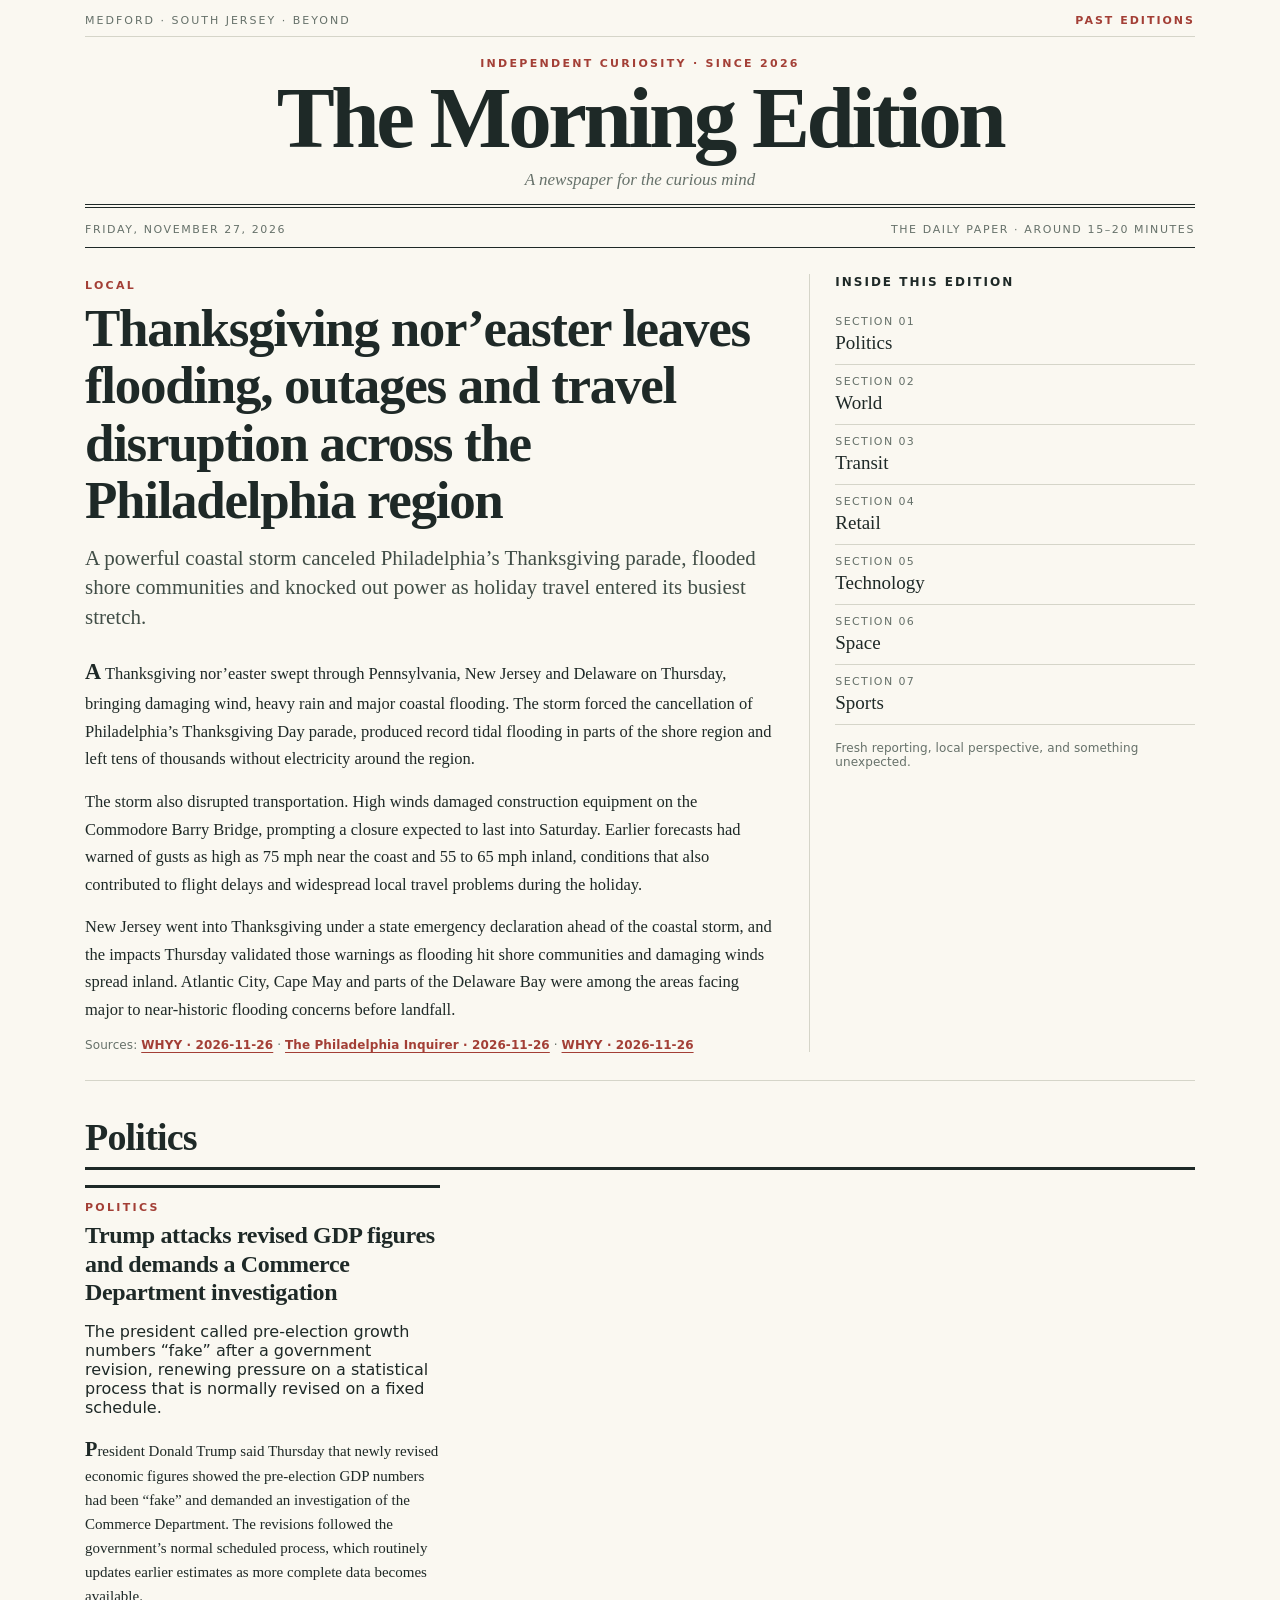
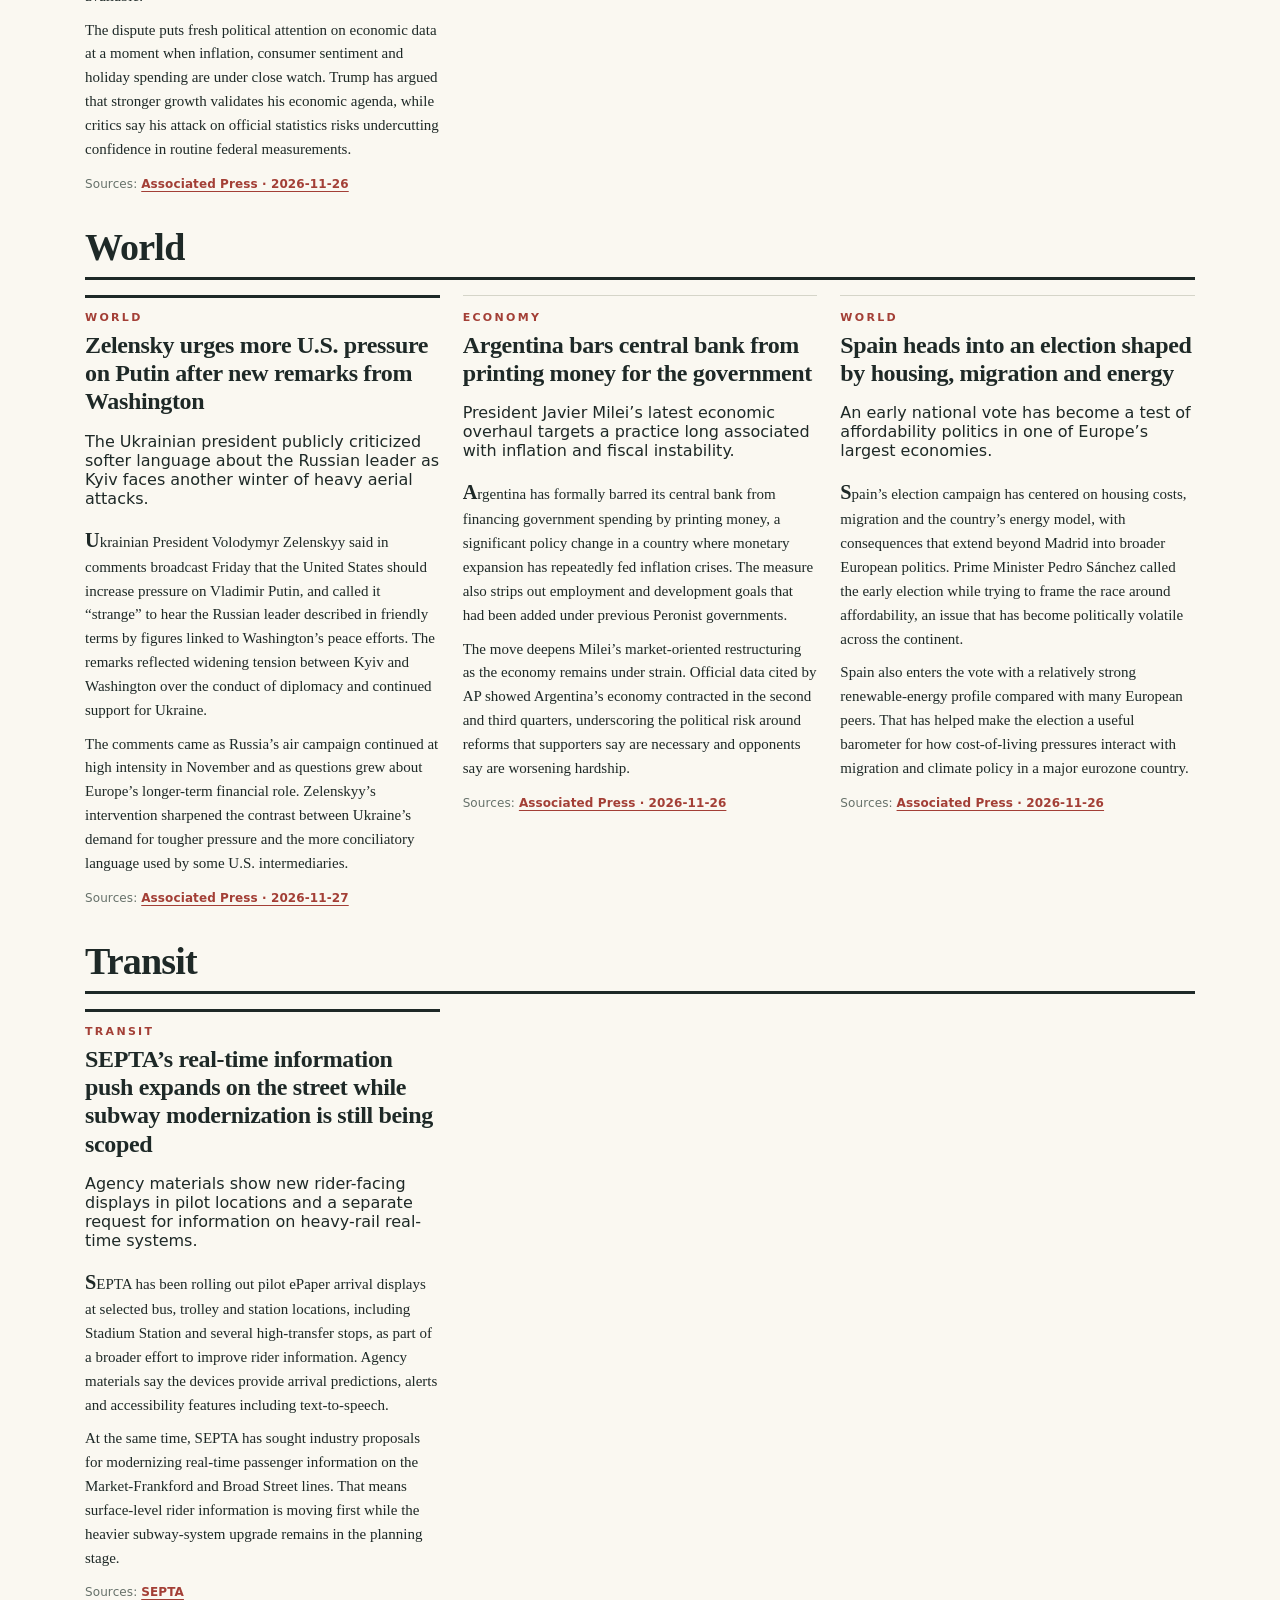
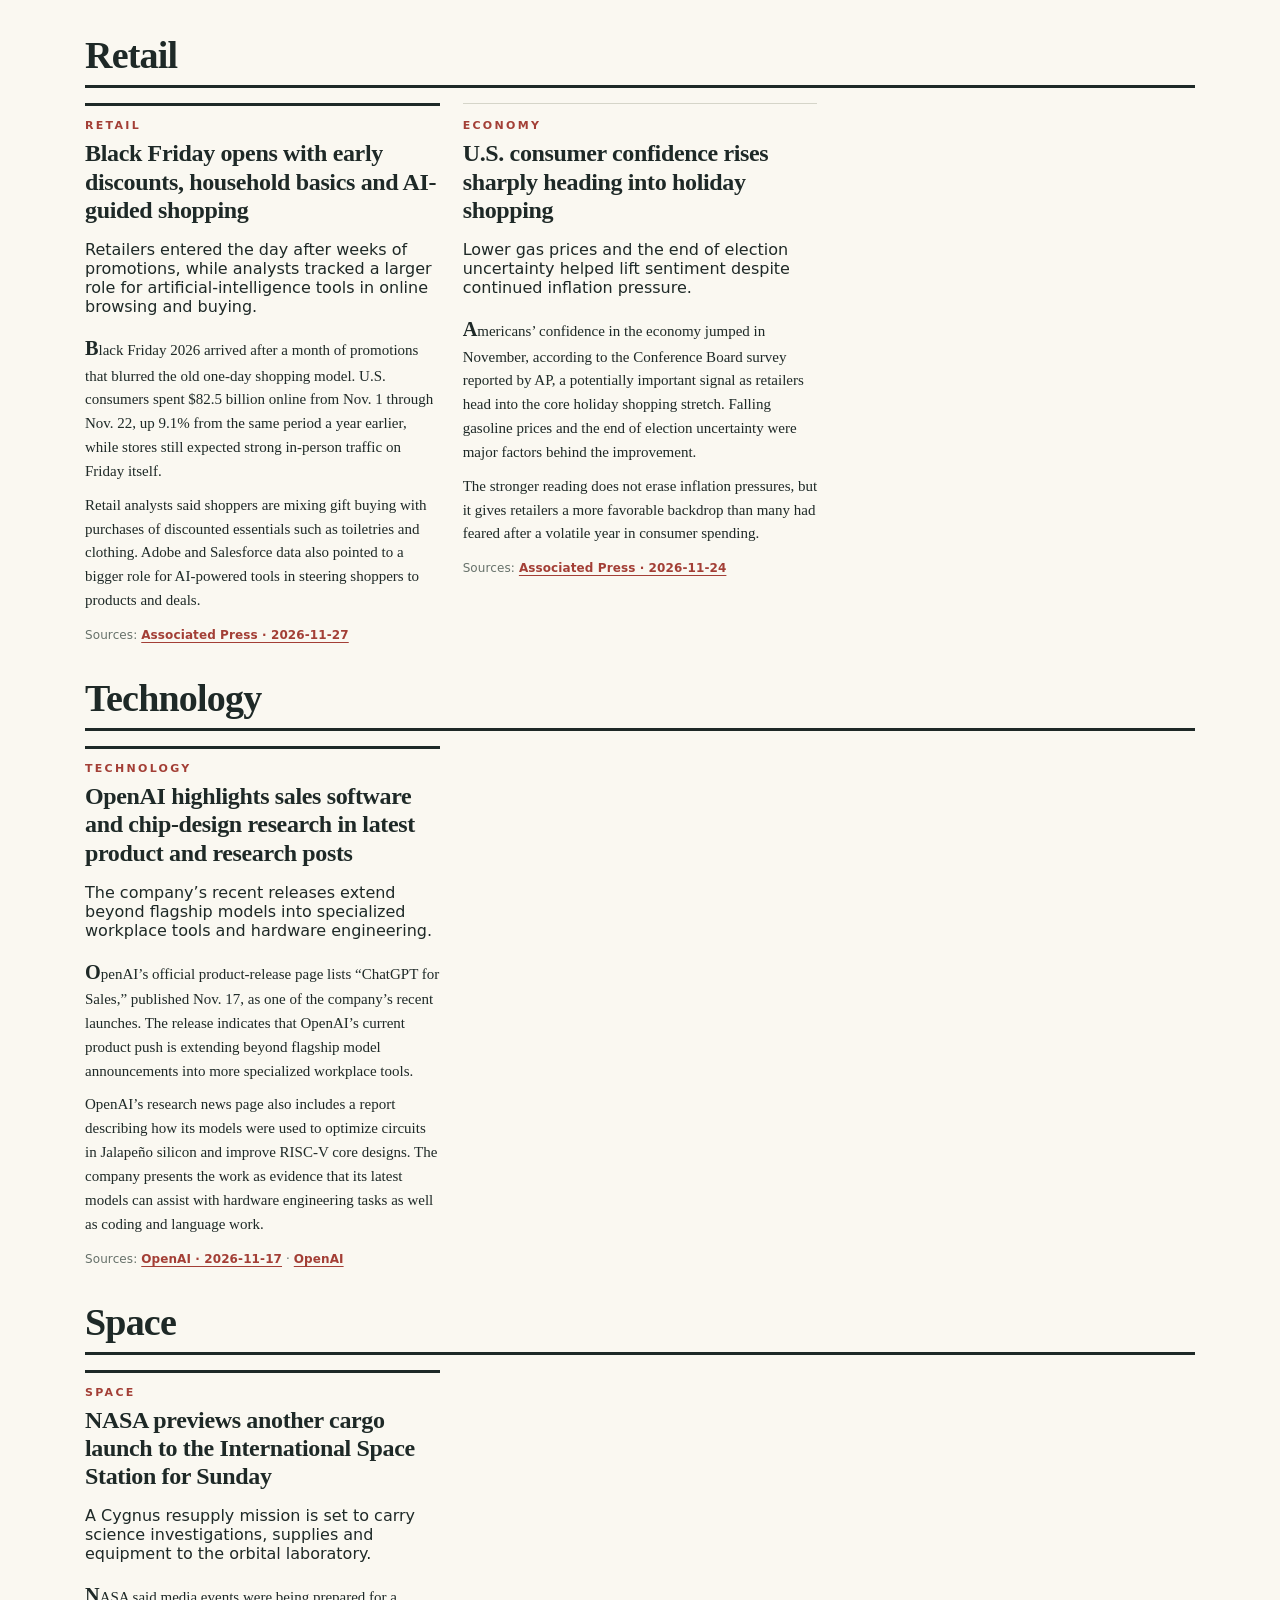
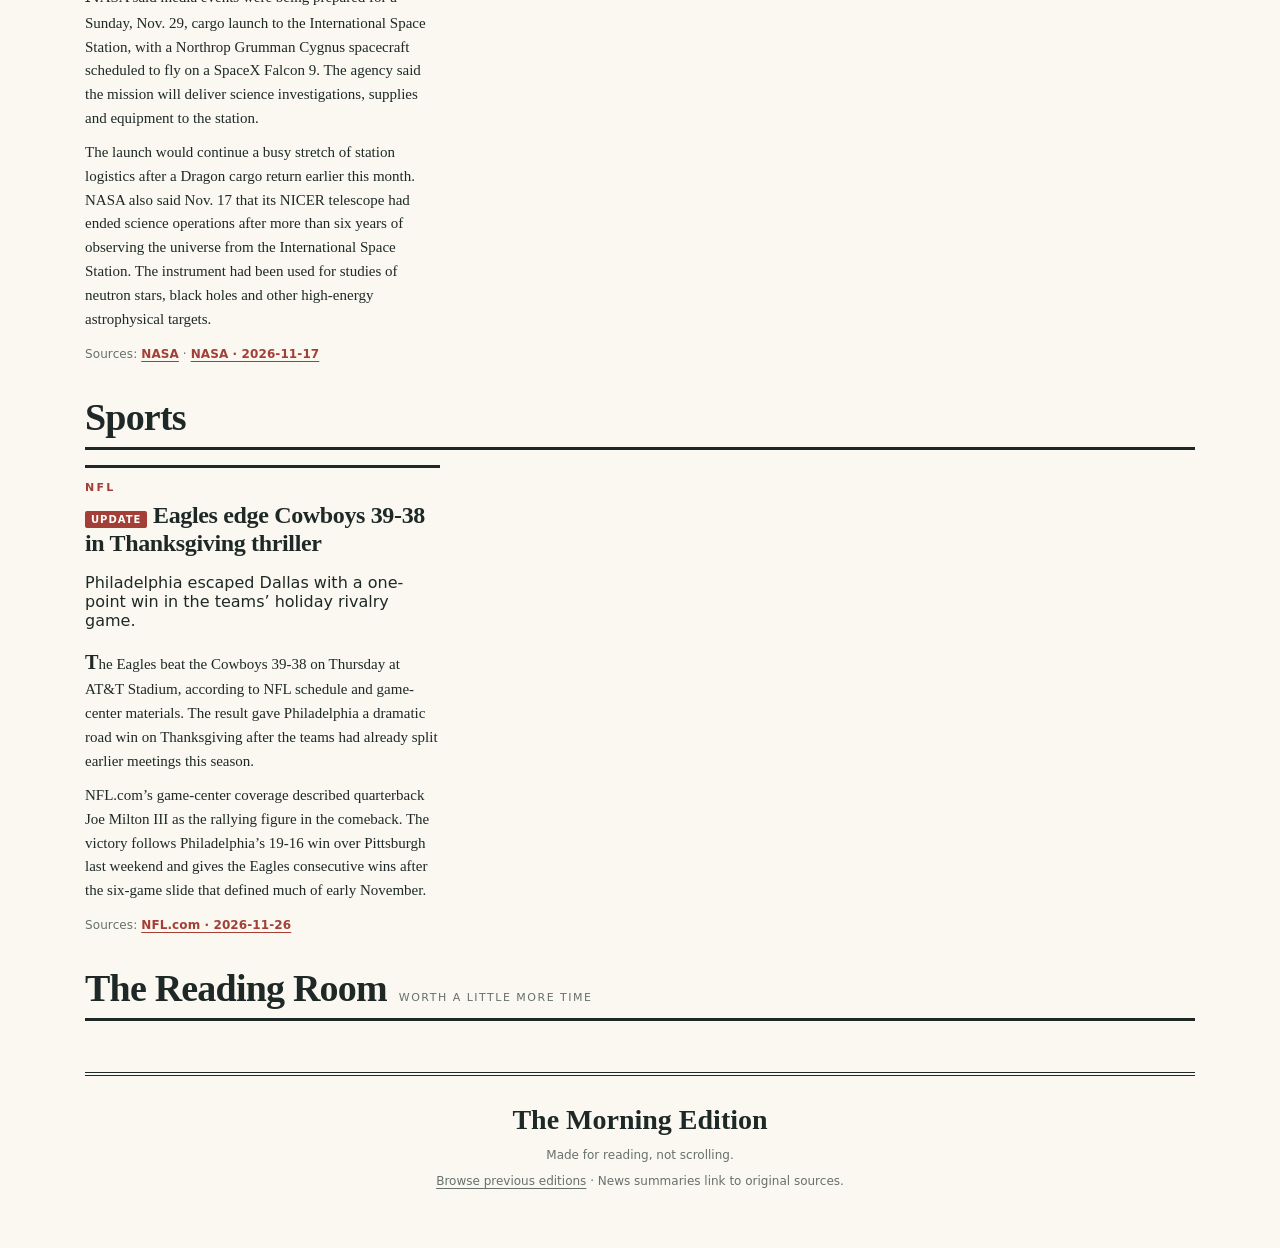
==== commit 7f51a25d: "Publish Morning Edition 2026-11-27" ====
--- a/site/index.html
+++ b/site/index.html
@@ -2,14 +2,14 @@
 <html lang="en"><head>
 <meta charset="utf-8"><meta name="viewport" content="width=device-width, initial-scale=1">
 <meta name="theme-color" content="#faf8f1"><meta name="description" content="The Morning Edition — a personal newspaper for curious readers.">
-<title>The Morning Edition — Thursday, November 26, 2026</title>
+<title>The Morning Edition — Friday, November 27, 2026</title>
 <link rel="stylesheet" href="styles.css"><link rel="icon" href="data:image/svg+xml,<svg xmlns=%22http://www.w3.org/2000/svg%22 viewBox=%220 0 100 100%22><text y=%22.9em%22 font-size=%2290%22>📰</text></svg>">
 </head><body>
 <div class="shell">
 <header><div class="mini-header"><span>Medford · South Jersey · Beyond</span><a href="archive.html">Past editions</a></div>
 <div class="masthead"><div class="eyebrow">Independent curiosity · Since 2026</div><h1>The Morning Edition</h1><p>A newspaper for the curious mind</p></div>
-<div class="index-line"><span>Thursday, November 26, 2026</span><span>The daily paper · Around 15–20 minutes</span></div></header>
+<div class="index-line"><span>Friday, November 27, 2026</span><span>The daily paper · Around 15–20 minutes</span></div></header>
 
-<main><section class="lead" aria-label="Front page"><article><span class="section-kicker">Weather</span><h2>Powerful Thanksgiving storm lashes the East Coast as Philadelphia parade drops balloons</h2><p class="deck">Forecasters warned of heavy rain, strong winds and coastal flooding from the Mid-Atlantic into New England on Thanksgiving morning, disrupting travel and forcing changes to holiday events.</p><div class="article-body"><p>A strong coastal storm was expected to bring heavy rain, damaging wind gusts and significant coastal flooding to the Eastern Seaboard on Thursday, with federal forecasters warning that Thanksgiving morning travel, parades and outdoor events could be affected from the Carolinas through southern New England. NOAA’s Weather Prediction Center said the system would track up the coast during the holiday, while local forecasters in the Philadelphia region warned of soaking rain and the risk of downed trees and power outages.</p><p>In Philadelphia, the 107th Thanksgiving Day Parade was still scheduled to proceed Thursday morning, but organizers said the giant helium balloons would not fly because of the wind forecast. The route and a broad set of road closures remained in place across Center City and the Benjamin Franklin Parkway. At the Shore, Atlantic City officials warned of flooding around the morning high tide as the storm pushed water toward the coast.</p></div><div class="source">Sources: <a target="_blank" rel="noopener noreferrer" href="https://www.noaa.gov/news/thanksgiving-week-weather-potent-coastal-storms-rain-and-snow-to-impact-travel">NOAA / The Philadelphia Inquirer · 2026-11-24</a></div></article><aside class="lead-aside"><h3>Inside this edition</h3><ul class="toc"><li><a href="#section-0"><span>Section 01</span>Nation &amp; World</a></li><li><a href="#section-1"><span>Section 02</span>Philadelphia &amp; South Jersey</a></li><li><a href="#section-2"><span>Section 03</span>Business, Technology &amp; Science</a></li><li><a href="#section-3"><span>Section 04</span>Sports</a></li><li><a href="#section-4"><span>Section 05</span>Culture &amp; Curiosity</a></li></ul><p class="source">Fresh reporting, local perspective, and something unexpected.</p></aside></section><section id="section-0"><div class="section-heading"><h2>Nation &amp; World</h2></div><div class="stories"><article class="story"><div class="section-kicker">Politics</div><h3><span class="update">Update</span> Vance says Huang does not need a pardon as Washington scrutiny continues</h3><p class="deck">The vice president’s remarks kept the Nvidia controversy in the political arena a day after the company’s leadership restoration.</p><div class="article-body"><p>Vice President JD Vance said Wednesday that Jensen Huang would not need a pardon, a comment that underscored continuing political scrutiny around Nvidia’s chief executive even after his formal return to the company. The statement followed President Trump’s separate suggestion that a pardon was theoretically available but unnecessary.</p><p>The episode has kept a corporate governance matter entangled with national politics at a time when Nvidia remains central to U.S. debates over AI, export controls and industrial policy. It also suggests congressional attention to the company is unlikely to fade simply because its board settled the immediate leadership question.</p></div><div class="source">Sources: <a target="_blank" rel="noopener noreferrer" href="https://apnews.com/article/a8d3d781f182317cbff28863d56add5d">Associated Press · 2026-11-25</a></div></article></div></section><section id="section-1"><div class="section-heading"><h2>Philadelphia &amp; South Jersey</h2></div><div class="stories"><article class="story"><div class="section-kicker">Local</div><h3><span class="update">Update</span> Philadelphia’s Thanksgiving parade marches on, but without balloons</h3><p class="deck">The annual procession remained on schedule despite wind and rain, with broad closures around Center City and the Parkway.</p><div class="article-body"><p>Philadelphia’s Thanksgiving Day Parade was set to proceed Thursday morning despite a poor weather forecast, but organizers said the event’s helium balloons would stay grounded because of high winds. The parade was scheduled to run from 8:30 a.m. to noon, and city officials warned drivers to expect extensive road closures and SEPTA detours around the route.</p><p>Closures began earlier in the week and expanded overnight into Thursday, including on John F. Kennedy Boulevard, 20th Street, Market Street, Kelly Drive and the Benjamin Franklin Parkway. Roads tied to the event were expected to reopen by Thursday afternoon as cleanup was completed.</p></div><div class="source">Sources: <a target="_blank" rel="noopener noreferrer" href="https://www.inquirer.com/weather/thanksgiving-day-weather-parade-how-to-watch-20261124.html">The Philadelphia Inquirer · 2026-11-24</a></div></article><article class="story"><div class="section-kicker">New Jersey</div><h3>Sherrill declares a statewide emergency ahead of Thanksgiving storm</h3><p class="deck">New Jersey’s governor put all 21 counties under a state of emergency effective Wednesday evening as severe weather approached.</p><div class="article-body"><p>Gov. Mikie Sherrill declared a state of emergency for all 21 New Jersey counties effective at 6 p.m. Wednesday in anticipation of severe weather tied to the Thanksgiving coastal storm. The order came as forecasters warned of strong winds, flooding and hazardous travel conditions during the holiday.</p><p>The declaration gives state agencies broader authority to coordinate response and pre-position resources. For South Jersey communities already watching tidal flooding and wind impacts, it formalized the state’s storm posture before the worst conditions were expected Thursday morning.</p></div><div class="source">Sources: <a target="_blank" rel="noopener noreferrer" href="https://www.nj.gov/infobank/eo/057sherrill/approved/eo_archive.shtml">State of New Jersey · 2026-11-25</a></div></article><article class="story"><div class="section-kicker">Economy</div><h3>Philadelphia backs holiday markets and a Market East lighting push</h3><p class="deck">The city said it will fund vendor support, performances and corridor decorations through the holiday season.</p><div class="article-body"><p>Philadelphia officials said Wednesday that the city is putting money behind several holiday initiatives, including support for nonprofit groups helping small vendors sell at Christmas Village, live performance programming at local businesses and a lighting-and-decoration campaign along Market East. The effort runs through the holiday shopping season and includes a walkable display corridor from City Hall to Independence Hall starting Dec. 3.</p><p>The city said $46,125 would help cover booth costs and support services for 19 local vendors at Christmas Village through partner organizations. The announcement also ties into the Parker administration’s broader effort to reactivate Market East with visible public programming after a year dominated by debate over the corridor’s future.</p></div><div class="source">Sources: <a target="_blank" rel="noopener noreferrer" href="https://www.phila.gov/2026-11-25-city-invests-in-holiday-initiatives-and-promotes-events-to-support-local-businesses-across-the-city/">City of Philadelphia · 2026-11-25</a></div></article><article class="story"><div class="section-kicker">Government</div><h3>Philadelphia planning and art agencies reorganize staff</h3><p class="deck">City officials said the changes are meant to streamline reviews and strengthen community planning work without layoffs.</p><div class="article-body"><p>The Philadelphia City Planning Commission and the Philadelphia Art Commission said they have reorganized 48 staff positions within the Department of Planning and Development, creating new work units and shifting responsibilities among teams. Officials said no employees were terminated as part of the reorganization.</p><p>The agencies described the move as an effort to restore community planning functions more clearly to the planning commission and clarify the art commission’s role as the city’s arts-and-culture planning authority. The change comes as development review, neighborhood planning and public-realm projects remain central issues in City Hall.</p></div><div class="source">Sources: <a target="_blank" rel="noopener noreferrer" href="https://www.phila.gov/2026-11-23-philadelphia-city-planning-art-commission-announce-reorganization-to-streamline-service-and-improve-local-connections/">City of Philadelphia · 2026-11-23</a></div></article><article class="story"><div class="section-kicker">Education</div><h3>Sherrill orders statewide literacy push in New Jersey schools</h3><p class="deck">The executive order sets deadlines for a reading strategy, approved screening tools and a literacy coaching pilot.</p><div class="article-body"><p>Gov. Mikie Sherrill signed an executive order Monday directing the New Jersey Department of Education to expand evidence-based reading instruction, strengthen third-grade reading proficiency and narrow achievement gaps across the state. The order requires an early-literacy strategic plan within 90 days and a list of approved screening tools within 180 days.</p><p>It also calls for a review of instructional materials, stronger educator training and a regional literacy-coaching pilot. The administration framed the move as a statewide effort to build on earlier bipartisan literacy legislation and standardize what schools use to identify and respond to reading difficulties.</p></div><div class="source">Sources: <a target="_blank" rel="noopener noreferrer" href="https://nj.gov/governor/news/2026/approved/20261123a.shtml">State of New Jersey · 2026-11-23</a></div></article><article class="story"><div class="section-kicker">Civics</div><h3><span class="update">Update</span> Philadelphia certified its November election results on the county deadline</h3><p class="deck">The board’s formal meeting completed the city’s canvass and sent certified returns on to the state.</p><div class="article-body"><p>Philadelphia’s Board of Elections met Monday to consider certification of the official returns from the Nov. 3 general election, in line with the county deadline set on the city’s election calendar. The certification step follows counting, verification and post-election review before submission to the Pennsylvania Department of State.</p><p>The meeting did not carry the drama of some recent election cycles, but it closed out a major administrative process in the state’s largest county. City officials had previously highlighted faster unofficial reporting on election night compared with the prior general election.</p></div><div class="source">Sources: <a target="_blank" rel="noopener noreferrer" href="https://vote.phila.gov/news/2026/11/20/2026-general-election-notice-of-election-certification-meeting/">Philadelphia City Commissioners · 2026-11-20</a></div></article><article class="story"><div class="section-kicker">Community</div><h3>South Jersey towns prepare tree lightings and holiday markets</h3><p class="deck">Communities across the region are opening the post-Thanksgiving season with civic events, markets and performances.</p><div class="article-body"><p>South Jersey municipalities and community groups are set to begin the holiday stretch with tree lightings, markets and town events after Thanksgiving, including programs in Mount Laurel, Haddonfield, Barrington and Haddon Heights. Organizers are advertising student performances, vendor markets, Santa visits and seasonal street events running from late November into December.</p><p>The calendar is largely civic rather than commercial, offering a snapshot of how town centers across the region use small-scale holiday programming to draw families and shoppers. Some towns are also pairing the events with parking changes and business-district promotions.</p></div><div class="source">Sources: <a target="_blank" rel="noopener noreferrer" href="https://www.inquirer.com/south-jersey/south-jersey-holiday-events-winter-tree-lighting-20261120.html">The Philadelphia Inquirer · 2026-11-20</a></div></article></div></section><section id="section-2"><div class="section-heading"><h2>Business, Technology &amp; Science</h2></div><div class="stories"><article class="story"><div class="section-kicker">Science</div><h3>NASA awards contract work for NOAA’s next-generation orbiting weather network</h3><p class="deck">The federal agencies said Northrop Grumman won work on microwave sounder instruments for the NEON satellite program.</p><div class="article-body"><p>NASA said Monday that, acting on behalf of NOAA, it had awarded Northrop Grumman a contract for Sounder for Microwave-Based Applications instruments on NOAA’s Near Earth Orbit Network satellites. The award is part of the government’s long-term effort to refresh core weather-observation infrastructure in low Earth orbit.</p><p>The NEON program is meant to support future forecasting capacity by replacing aging space-based capabilities with newer instruments. Contracts like this tend to draw limited public attention at first, but they shape the quality and continuity of federal weather data for years.</p></div><div class="source">Sources: <a target="_blank" rel="noopener noreferrer" href="https://www.nasa.gov/2026-news-releases/">NASA · 2026-11-23</a></div></article><article class="story"><div class="section-kicker">Space</div><h3>NASA seeks partners to design the first nuclear reactor for the Moon</h3><p class="deck">The agency said it is looking for industry participation in a power system intended to support future lunar operations.</p><div class="article-body"><p>NASA said this week it is seeking partners to help design what it described as the first nuclear reactor for the Moon. The project is aimed at providing a durable power source for future lunar missions, where long nights, extreme conditions and distance from Earth make surface energy systems a central engineering problem.</p><p>The reactor effort fits into a broader push to prepare for sustained operations rather than short visits. NASA listed the partner search among its Nov. 23 science and agency updates, signaling that planning is advancing even if a flight-ready system remains years away.</p></div><div class="source">Sources: <a target="_blank" rel="noopener noreferrer" href="https://science.nasa.gov/2026/11/23/">NASA Science · 2026-11-23</a></div></article><article class="story"><div class="section-kicker">Environment</div><h3>New NASA image update tracks an eruption that is extending Iwo Jima’s beach</h3><p class="deck">A science update highlighted how volcanic activity is physically reshaping the island’s coastline.</p><div class="article-body"><p>NASA Science’s Nov. 24 roundup highlighted an eruption that has been extending the beach on Iwo Jima, offering a vivid example of how active geology can redraw coastlines on short timescales. The feature appeared in the agency’s daily science listings rather than as a major policy announcement, but it added a striking natural-history note to the week’s science news.</p><p>The item underscores the value of satellite and remote-observation programs in documenting changes in places that are difficult or hazardous to monitor up close. NASA’s science feed presented it alongside astronomy and planetary updates published the same day.</p></div><div class="source">Sources: <a target="_blank" rel="noopener noreferrer" href="https://science.nasa.gov/2026/11/24/">NASA Science · 2026-11-24</a></div></article><article class="story"><div class="section-kicker">Energy</div><h3>Energy Department issues emergency order for Puerto Rico power supply</h3><p class="deck">A federal emergency directive remains in effect through the end of the year as officials try to stabilize the island’s grid.</p><div class="article-body"><p>The U.S. Department of Energy’s list of 2026 emergency orders shows an order to the Puerto Rico Electric Power Authority effective from Nov. 18 through Dec. 31. Such 202(c) orders are used sparingly to keep electricity flowing during reliability emergencies when normal market or regulatory arrangements are not enough.</p><p>The posting offers a reminder that grid reliability remains a live federal concern well beyond mainland storm zones. It also comes as electricity supply and permitting have become more prominent national policy debates amid data-center growth and wider demand pressure.</p></div><div class="source">Sources: <a target="_blank" rel="noopener noreferrer" href="https://www.energy.gov/ceser/2026-doe-202c-orders">U.S. Department of Energy · 2026-11-20</a></div></article></div></section><section id="section-3"><div class="section-heading"><h2>Sports</h2></div><div class="stories"><article class="story"><div class="section-kicker">NFL</div><h3><span class="update">Update</span> Eagles stop their slide with a 19-16 win over Pittsburgh</h3><p class="deck">Philadelphia ended a seven-game losing streak behind defense, field goals and a late clinching throw from Joe Milton to DeVonta Smith.</p><div class="article-body"><p>The Eagles beat the Steelers 19-16 on Sunday at Lincoln Financial Field, their first victory since Week 2 and a needed break in a difficult season. Team coverage said Philadelphia improved to 3-7 as Jake Elliott hit four field goals, Saquon Barkley scored on a 38-yard run and the defense produced five sacks against Aaron Rodgers.</p><p>The win does not erase the broader damage of the season, but it changes the tone heading into Thursday’s divisional game at Dallas. Philadelphia’s official schedule lists the Cowboys matchup for Thanksgiving afternoon.</p></div><div class="source">Sources: <a target="_blank" rel="noopener noreferrer" href="https://www.philadelphiaeagles.com/news/steelers-vs-eagles-game-recap-2026-nfl-week-11-salute-to-service-saquon-barkley-devonta-smith-aaron-rodgers-tj-watt">Philadelphia Eagles / web sports · 2026-11-22</a></div></article><article class="story"><div class="section-kicker">NFL</div><h3>Eagles head to Dallas for Thanksgiving afternoon kickoff</h3><p class="deck">Philadelphia’s next test comes quickly, with a road division game scheduled for Thursday.</p><div class="article-body"><p>Philadelphia is scheduled to play at Dallas on Thursday, Nov. 26, with kickoff listed for 1:30 p.m. Pacific on the league schedule feed, or 4:30 p.m. in the Eastern time zone. The short turnaround follows the Eagles’ home win over Pittsburgh and gives them a chance to string together consecutive victories for the first time since early in the season.</p><p>Thanksgiving divisional games often reshape late-season storylines, and this one arrives with both rivalry weight and little recovery time. As of Thursday morning, the game was listed on schedule rather than as a completed result.</p></div><div class="source">Sources: <a target="_blank" rel="noopener noreferrer" href="https://www.philadelphiaeagles.com/schedule/2026/">web sports</a></div></article><article class="story"><div class="section-kicker">NBA</div><h3>76ers beat Miami 111-104 behind LeBron’s first triple-double as a Sixer</h3><p class="deck">Philadelphia rebounded from its loss to Portland with a home NBA Cup win Wednesday night.</p><div class="article-body"><p>The 76ers defeated the Heat 111-104 on Wednesday at Xfinity Mobile Arena, with LeBron James posting 25 points, 12 assists and 10 rebounds for his first triple-double since joining Philadelphia. NBA.com’s game summary said Tyrese Maxey added 30 points as the Sixers improved their position after Monday’s 128-111 loss to Portland.</p><p>The result came with Joel Embiid again sidelined by illness and Jaylen Brown leaving after the first half with hamstring tightness. Philadelphia next travels to Indiana on Friday.</p></div><div class="source">Sources: <a target="_blank" rel="noopener noreferrer" href="https://www.nba.com/game/mia-vs-phi-0022600055">NBA.com · 2026-11-25</a></div></article><article class="story"><div class="section-kicker">NHL</div><h3>Capitals score four late goals and beat the Flyers 7-3</h3><p class="deck">Washington broke open a tight game in the third period, handing Philadelphia a lopsided road loss.</p><div class="article-body"><p>The Flyers lost 7-3 to the Capitals on Wednesday night after Washington scored four goals in a span of 2:48 late in the third period. NHL.com said the win snapped a five-game skid for the Capitals and turned a competitive game into a decisive defeat at Capital One Arena.</p><p>For Philadelphia, the result interrupted the momentum from earlier comeback-heavy performances and added another swing to an uneven stretch of the schedule. The official recap centered on Washington’s late burst rather than a prolonged Flyers collapse.</p></div><div class="source">Sources: <a target="_blank" rel="noopener noreferrer" href="https://www.nhl.com/news/philadelphia-flyers-washington-capitals-game-recap-november-25-2026">NHL.com · 2026-11-26</a></div></article></div></section><section id="section-4"><div class="section-heading"><h2>Culture &amp; Curiosity</h2></div><div class="stories"><article class="story"><div class="section-kicker">Skywatching</div><h3>This week’s sky note: November opened a run of three straight supermoons</h3><p class="deck">NASA’s monthly skywatching guide said the full moon on Nov. 24 was the first in a sequence continuing through winter.</p><div class="article-body"><p>NASA’s monthly skywatching guide noted that the full moon of Nov. 24 was a supermoon, the first in a run of three consecutive months in which the full moon appears slightly larger and brighter than average because of the Moon’s distance from Earth. The agency encouraged viewers to look east around sunset to catch the effect, though it noted the visual difference is subtle.</p><p>The guide also bundled the supermoon with a month that included the Leonids, Taurids and a close Mars-Jupiter pairing. It was published earlier in November, but the timing of the full moon made it newly relevant this week.</p></div><div class="source">Sources: <a target="_blank" rel="noopener noreferrer" href="https://science.nasa.gov/solar-system/skywatching/whats-up-november-2026-skywatching-tips-from-nasa/">NASA Science · 2026-11-02</a></div></article></div></section><section><div class="section-heading"><h2>The Reading Room</h2><small>Worth a little more time</small></div><div class="reads"><article class="read"><div class="section-kicker">OpenAI</div><h3>What OpenAI says about GPT-6.2’s risks and safeguards</h3><p>OpenAI’s newly published system card for the chat-optimized GPT-6.2 lays out capability thresholds, safeguards and deployment claims in more detail than a standard product post.</p><p class="source"><a target="_blank" rel="noopener noreferrer" href="https://deploymentsafety.openai.com/gpt-6-2-chatgpt/gpt-6-2-chatgpt.pdf">Read the feature</a></p></article><article class="read"><div class="section-kicker">NOAA Weather Prediction Center</div><h3>How NOAA sees the Thanksgiving storm unfolding</h3><p>A federal forecast briefing on the East Coast storm, coastal flooding risk and the parallel Pacific system affecting holiday travel.</p><p class="source"><a target="_blank" rel="noopener noreferrer" href="https://www.wpc.ncep.noaa.gov/discussions/hpcdiscussions.php?disc=pmdspd&amp;goya_clkid=4176bd98-20cb-4dcc-879e-3dc07a171ee6">Read the feature</a></p></article><article class="read"><div class="section-kicker">The Philadelphia Inquirer</div><h3>Philadelphia’s full list of parade closures and transit detours</h3><p>A practical local guide to the roads, parking restrictions and SEPTA changes tied to Thursday’s Thanksgiving parade.</p><p class="source"><a target="_blank" rel="noopener noreferrer" href="https://www.inquirer.com/news/philadelphia/thanksgiving-day-parade-road-closures-phladelphia-20261123.html">Read the feature</a></p></article></div></section></main>
+<main><section class="lead" aria-label="Front page"><article><span class="section-kicker">Local</span><h2>Thanksgiving nor’easter leaves flooding, outages and travel disruption across the Philadelphia region</h2><p class="deck">A powerful coastal storm canceled Philadelphia’s Thanksgiving parade, flooded shore communities and knocked out power as holiday travel entered its busiest stretch.</p><div class="article-body"><p>A Thanksgiving nor’easter swept through Pennsylvania, New Jersey and Delaware on Thursday, bringing damaging wind, heavy rain and major coastal flooding. The storm forced the cancellation of Philadelphia’s Thanksgiving Day parade, produced record tidal flooding in parts of the shore region and left tens of thousands without electricity around the region.</p><p>The storm also disrupted transportation. High winds damaged construction equipment on the Commodore Barry Bridge, prompting a closure expected to last into Saturday. Earlier forecasts had warned of gusts as high as 75 mph near the coast and 55 to 65 mph inland, conditions that also contributed to flight delays and widespread local travel problems during the holiday.</p><p>New Jersey went into Thanksgiving under a state emergency declaration ahead of the coastal storm, and the impacts Thursday validated those warnings as flooding hit shore communities and damaging winds spread inland. Atlantic City, Cape May and parts of the Delaware Bay were among the areas facing major to near-historic flooding concerns before landfall.</p></div><div class="source">Sources: <a target="_blank" rel="noopener noreferrer" href="https://whyy.org/articles/thanksgiving-philly-region-noreaster-coastal-flooding-damaging-winds-power-outages/">WHYY · 2026-11-26</a> · <a target="_blank" rel="noopener noreferrer" href="https://www.inquirer.com/news/philadelphia-thanksgiving-parade-2026-noreaster-20261126.html">The Philadelphia Inquirer · 2026-11-26</a> · <a target="_blank" rel="noopener noreferrer" href="https://whyy.org/articles/thanksgiving-storm-philadelphia-new-jersey-rain-wind/">WHYY · 2026-11-26</a></div></article><aside class="lead-aside"><h3>Inside this edition</h3><ul class="toc"><li><a href="#section-0"><span>Section 01</span>Politics</a></li><li><a href="#section-1"><span>Section 02</span>World</a></li><li><a href="#section-2"><span>Section 03</span>Transit</a></li><li><a href="#section-3"><span>Section 04</span>Retail</a></li><li><a href="#section-4"><span>Section 05</span>Technology</a></li><li><a href="#section-5"><span>Section 06</span>Space</a></li><li><a href="#section-6"><span>Section 07</span>Sports</a></li></ul><p class="source">Fresh reporting, local perspective, and something unexpected.</p></aside></section><section id="section-0"><div class="section-heading"><h2>Politics</h2></div><div class="stories"><article class="story"><div class="section-kicker">Politics</div><h3>Trump attacks revised GDP figures and demands a Commerce Department investigation</h3><p class="deck">The president called pre-election growth numbers “fake” after a government revision, renewing pressure on a statistical process that is normally revised on a fixed schedule.</p><div class="article-body"><p>President Donald Trump said Thursday that newly revised economic figures showed the pre-election GDP numbers had been “fake” and demanded an investigation of the Commerce Department. The revisions followed the government’s normal scheduled process, which routinely updates earlier estimates as more complete data becomes available.</p><p>The dispute puts fresh political attention on economic data at a moment when inflation, consumer sentiment and holiday spending are under close watch. Trump has argued that stronger growth validates his economic agenda, while critics say his attack on official statistics risks undercutting confidence in routine federal measurements.</p></div><div class="source">Sources: <a target="_blank" rel="noopener noreferrer" href="https://apnews.com/article/4fd800b44005ae11f950f96ff62f876e">Associated Press · 2026-11-26</a></div></article></div></section><section id="section-1"><div class="section-heading"><h2>World</h2></div><div class="stories"><article class="story"><div class="section-kicker">World</div><h3>Zelensky urges more U.S. pressure on Putin after new remarks from Washington</h3><p class="deck">The Ukrainian president publicly criticized softer language about the Russian leader as Kyiv faces another winter of heavy aerial attacks.</p><div class="article-body"><p>Ukrainian President Volodymyr Zelenskyy said in comments broadcast Friday that the United States should increase pressure on Vladimir Putin, and called it “strange” to hear the Russian leader described in friendly terms by figures linked to Washington’s peace efforts. The remarks reflected widening tension between Kyiv and Washington over the conduct of diplomacy and continued support for Ukraine.</p><p>The comments came as Russia’s air campaign continued at high intensity in November and as questions grew about Europe’s longer-term financial role. Zelenskyy’s intervention sharpened the contrast between Ukraine’s demand for tougher pressure and the more conciliatory language used by some U.S. intermediaries.</p></div><div class="source">Sources: <a target="_blank" rel="noopener noreferrer" href="https://apnews.com/article/d891149b4cbd6521b83096a32bd5e53d">Associated Press · 2026-11-27</a></div></article><article class="story"><div class="section-kicker">Economy</div><h3>Argentina bars central bank from printing money for the government</h3><p class="deck">President Javier Milei’s latest economic overhaul targets a practice long associated with inflation and fiscal instability.</p><div class="article-body"><p>Argentina has formally barred its central bank from financing government spending by printing money, a significant policy change in a country where monetary expansion has repeatedly fed inflation crises. The measure also strips out employment and development goals that had been added under previous Peronist governments.</p><p>The move deepens Milei’s market-oriented restructuring as the economy remains under strain. Official data cited by AP showed Argentina’s economy contracted in the second and third quarters, underscoring the political risk around reforms that supporters say are necessary and opponents say are worsening hardship.</p></div><div class="source">Sources: <a target="_blank" rel="noopener noreferrer" href="https://apnews.com/article/e4598186ef6cbcf05ecc598788c52cec">Associated Press · 2026-11-26</a></div></article><article class="story"><div class="section-kicker">World</div><h3>Spain heads into an election shaped by housing, migration and energy</h3><p class="deck">An early national vote has become a test of affordability politics in one of Europe’s largest economies.</p><div class="article-body"><p>Spain’s election campaign has centered on housing costs, migration and the country’s energy model, with consequences that extend beyond Madrid into broader European politics. Prime Minister Pedro Sánchez called the early election while trying to frame the race around affordability, an issue that has become politically volatile across the continent.</p><p>Spain also enters the vote with a relatively strong renewable-energy profile compared with many European peers. That has helped make the election a useful barometer for how cost-of-living pressures interact with migration and climate policy in a major eurozone country.</p></div><div class="source">Sources: <a target="_blank" rel="noopener noreferrer" href="https://apnews.com/article/2b239780b9c5852829805efbd8925d43">Associated Press · 2026-11-26</a></div></article></div></section><section id="section-2"><div class="section-heading"><h2>Transit</h2></div><div class="stories"><article class="story"><div class="section-kicker">Transit</div><h3>SEPTA’s real-time information push expands on the street while subway modernization is still being scoped</h3><p class="deck">Agency materials show new rider-facing displays in pilot locations and a separate request for information on heavy-rail real-time systems.</p><div class="article-body"><p>SEPTA has been rolling out pilot ePaper arrival displays at selected bus, trolley and station locations, including Stadium Station and several high-transfer stops, as part of a broader effort to improve rider information. Agency materials say the devices provide arrival predictions, alerts and accessibility features including text-to-speech.</p><p>At the same time, SEPTA has sought industry proposals for modernizing real-time passenger information on the Market-Frankford and Broad Street lines. That means surface-level rider information is moving first while the heavier subway-system upgrade remains in the planning stage.</p></div><div class="source">Sources: <a target="_blank" rel="noopener noreferrer" href="https://septa.org/initiatives/better-bus/epaper/">SEPTA</a></div></article></div></section><section id="section-3"><div class="section-heading"><h2>Retail</h2></div><div class="stories"><article class="story"><div class="section-kicker">Retail</div><h3>Black Friday opens with early discounts, household basics and AI-guided shopping</h3><p class="deck">Retailers entered the day after weeks of promotions, while analysts tracked a larger role for artificial-intelligence tools in online browsing and buying.</p><div class="article-body"><p>Black Friday 2026 arrived after a month of promotions that blurred the old one-day shopping model. U.S. consumers spent $82.5 billion online from Nov. 1 through Nov. 22, up 9.1% from the same period a year earlier, while stores still expected strong in-person traffic on Friday itself.</p><p>Retail analysts said shoppers are mixing gift buying with purchases of discounted essentials such as toiletries and clothing. Adobe and Salesforce data also pointed to a bigger role for AI-powered tools in steering shoppers to products and deals.</p></div><div class="source">Sources: <a target="_blank" rel="noopener noreferrer" href="https://apnews.com/article/21e10113de5d5941024b3220bec29433">Associated Press · 2026-11-27</a></div></article><article class="story"><div class="section-kicker">Economy</div><h3>U.S. consumer confidence rises sharply heading into holiday shopping</h3><p class="deck">Lower gas prices and the end of election uncertainty helped lift sentiment despite continued inflation pressure.</p><div class="article-body"><p>Americans’ confidence in the economy jumped in November, according to the Conference Board survey reported by AP, a potentially important signal as retailers head into the core holiday shopping stretch. Falling gasoline prices and the end of election uncertainty were major factors behind the improvement.</p><p>The stronger reading does not erase inflation pressures, but it gives retailers a more favorable backdrop than many had feared after a volatile year in consumer spending.</p></div><div class="source">Sources: <a target="_blank" rel="noopener noreferrer" href="https://apnews.com/article/9d13d96cc3e4bac8f334f9145c718e42">Associated Press · 2026-11-24</a></div></article></div></section><section id="section-4"><div class="section-heading"><h2>Technology</h2></div><div class="stories"><article class="story"><div class="section-kicker">Technology</div><h3>OpenAI highlights sales software and chip-design research in latest product and research posts</h3><p class="deck">The company’s recent releases extend beyond flagship models into specialized workplace tools and hardware engineering.</p><div class="article-body"><p>OpenAI’s official product-release page lists “ChatGPT for Sales,” published Nov. 17, as one of the company’s recent launches. The release indicates that OpenAI’s current product push is extending beyond flagship model announcements into more specialized workplace tools.</p><p>OpenAI’s research news page also includes a report describing how its models were used to optimize circuits in Jalapeño silicon and improve RISC-V core designs. The company presents the work as evidence that its latest models can assist with hardware engineering tasks as well as coding and language work.</p></div><div class="source">Sources: <a target="_blank" rel="noopener noreferrer" href="https://openai.com/news/product-releases/">OpenAI · 2026-11-17</a> · <a target="_blank" rel="noopener noreferrer" href="https://openai.com/news/research/">OpenAI</a></div></article></div></section><section id="section-5"><div class="section-heading"><h2>Space</h2></div><div class="stories"><article class="story"><div class="section-kicker">Space</div><h3>NASA previews another cargo launch to the International Space Station for Sunday</h3><p class="deck">A Cygnus resupply mission is set to carry science investigations, supplies and equipment to the orbital laboratory.</p><div class="article-body"><p>NASA said media events were being prepared for a Sunday, Nov. 29, cargo launch to the International Space Station, with a Northrop Grumman Cygnus spacecraft scheduled to fly on a SpaceX Falcon 9. The agency said the mission will deliver science investigations, supplies and equipment to the station.</p><p>The launch would continue a busy stretch of station logistics after a Dragon cargo return earlier this month. NASA also said Nov. 17 that its NICER telescope had ended science operations after more than six years of observing the universe from the International Space Station. The instrument had been used for studies of neutron stars, black holes and other high-energy astrophysical targets.</p></div><div class="source">Sources: <a target="_blank" rel="noopener noreferrer" href="https://www.nasa.gov/2026-news-releases/">NASA</a> · <a target="_blank" rel="noopener noreferrer" href="https://www.nasa.gov/directorates/space-operations/space-operations-news/">NASA · 2026-11-17</a></div></article></div></section><section id="section-6"><div class="section-heading"><h2>Sports</h2></div><div class="stories"><article class="story"><div class="section-kicker">NFL</div><h3><span class="update">Update</span> Eagles edge Cowboys 39-38 in Thanksgiving thriller</h3><p class="deck">Philadelphia escaped Dallas with a one-point win in the teams’ holiday rivalry game.</p><div class="article-body"><p>The Eagles beat the Cowboys 39-38 on Thursday at AT&amp;T Stadium, according to NFL schedule and game-center materials. The result gave Philadelphia a dramatic road win on Thanksgiving after the teams had already split earlier meetings this season.</p><p>NFL.com’s game-center coverage described quarterback Joe Milton III as the rallying figure in the comeback. The victory follows Philadelphia’s 19-16 win over Pittsburgh last weekend and gives the Eagles consecutive wins after the six-game slide that defined much of early November.</p></div><div class="source">Sources: <a target="_blank" rel="noopener noreferrer" href="https://www.nfl.com/schedules/2026/by-team/philadelphia-eagles">NFL.com · 2026-11-26</a></div></article></div></section><section><div class="section-heading"><h2>The Reading Room</h2><small>Worth a little more time</small></div><div class="reads"></div></section></main>
 <footer><div class="name">The Morning Edition</div><p>Made for reading, not scrolling.</p><p><a href="archive.html">Browse previous editions</a> · News summaries link to original sources.</p></footer>
 </div></body></html>
